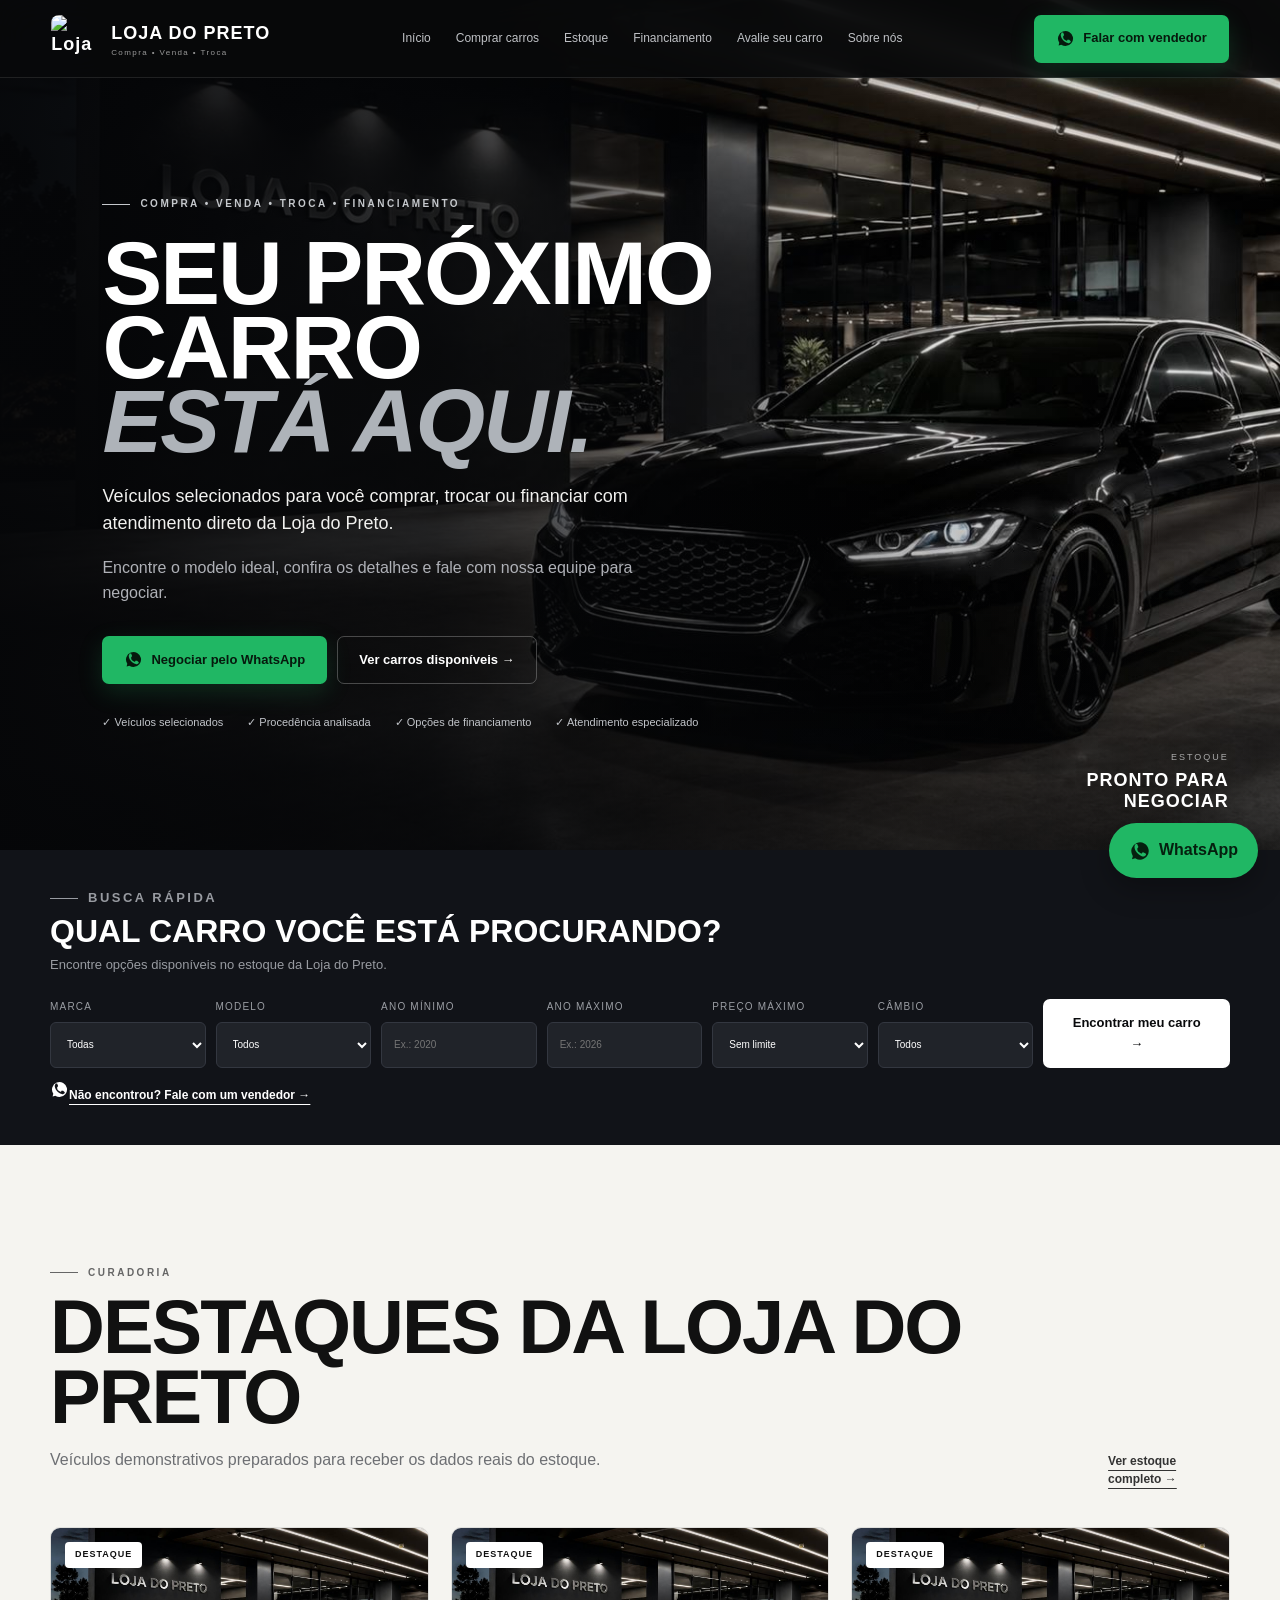
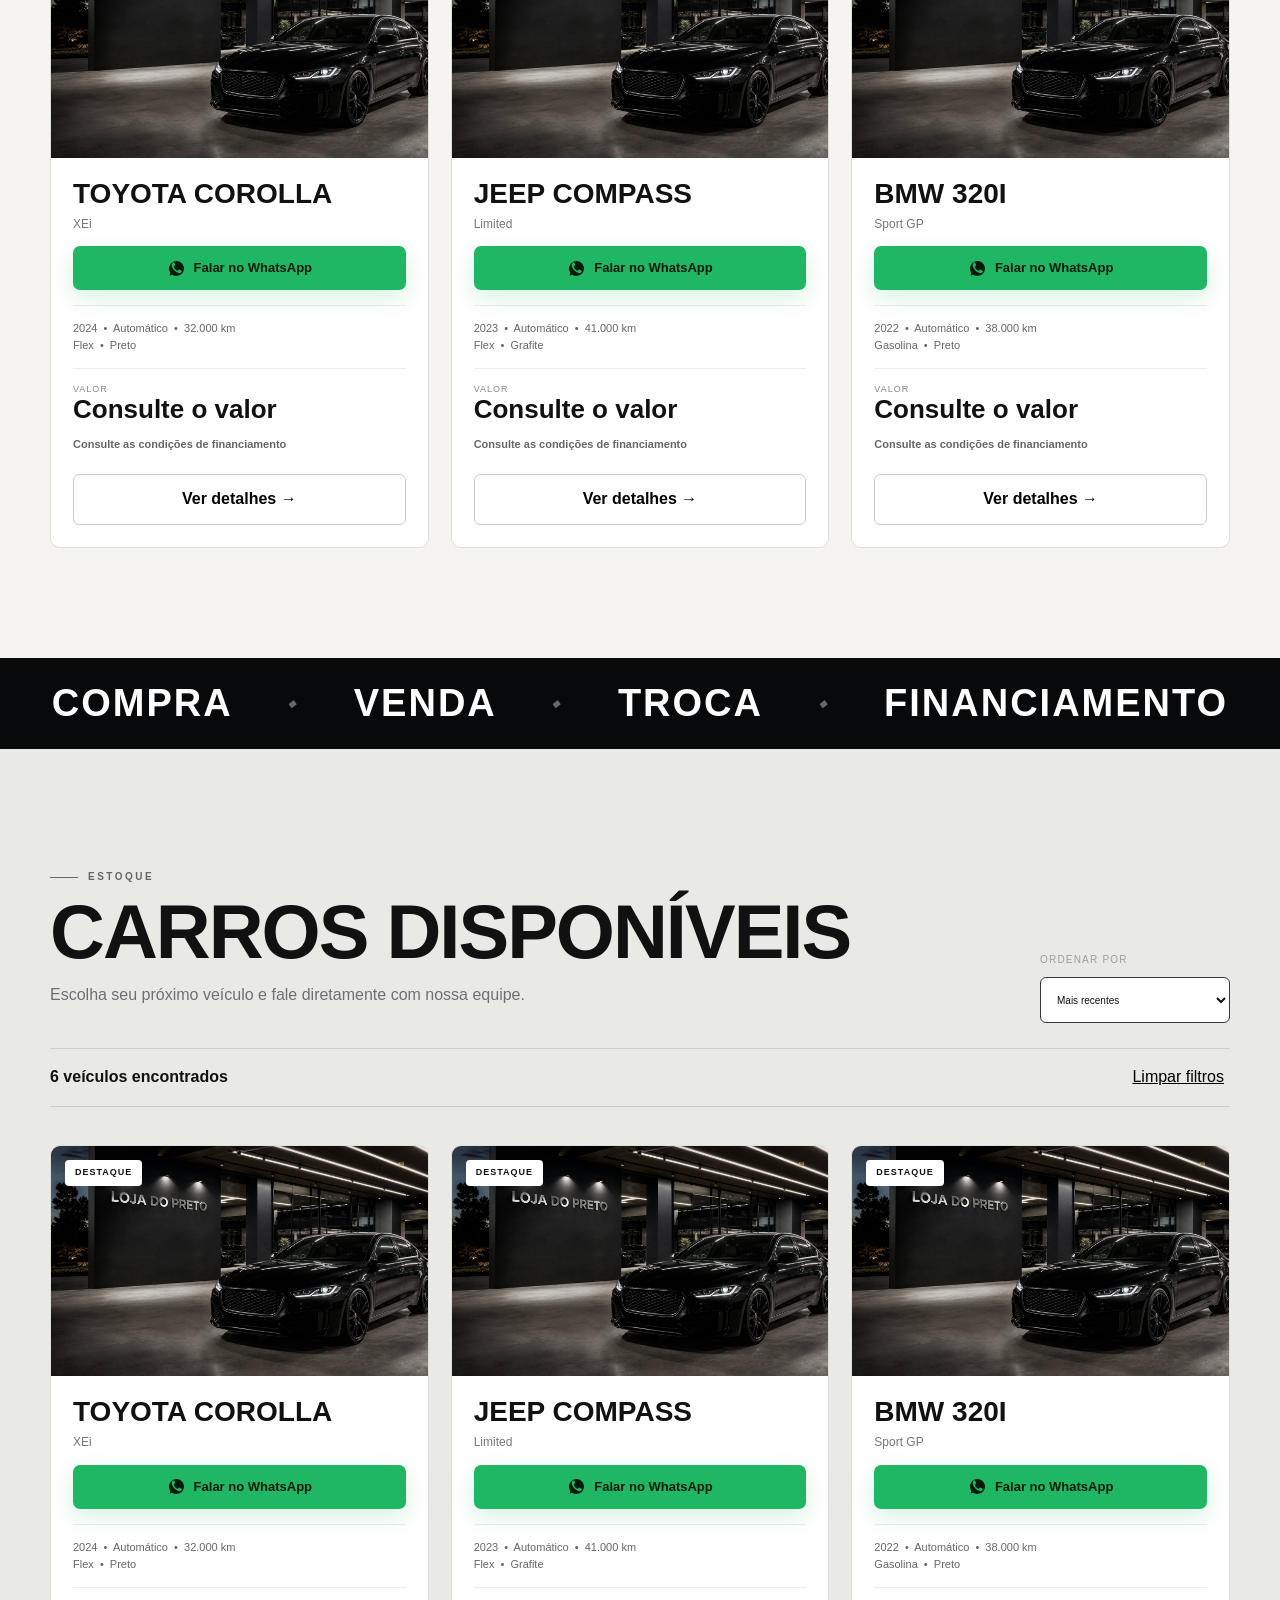
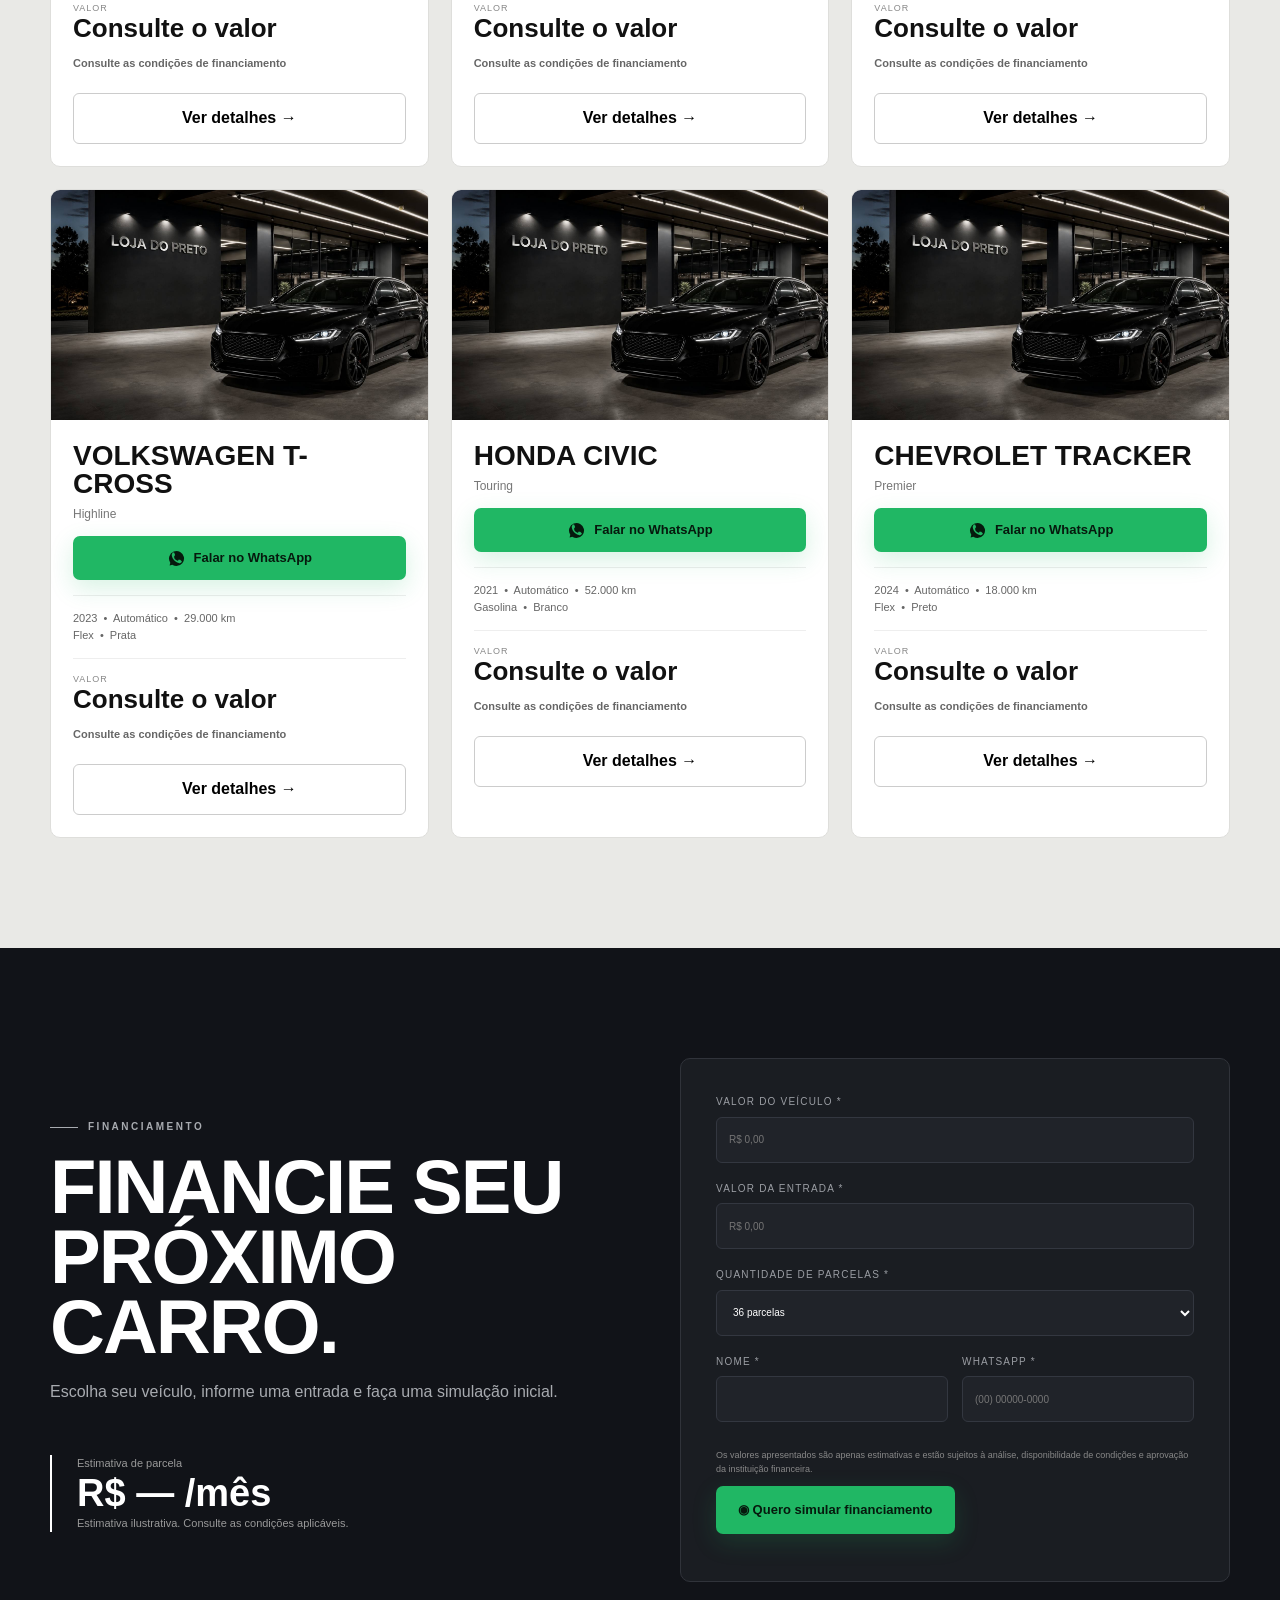
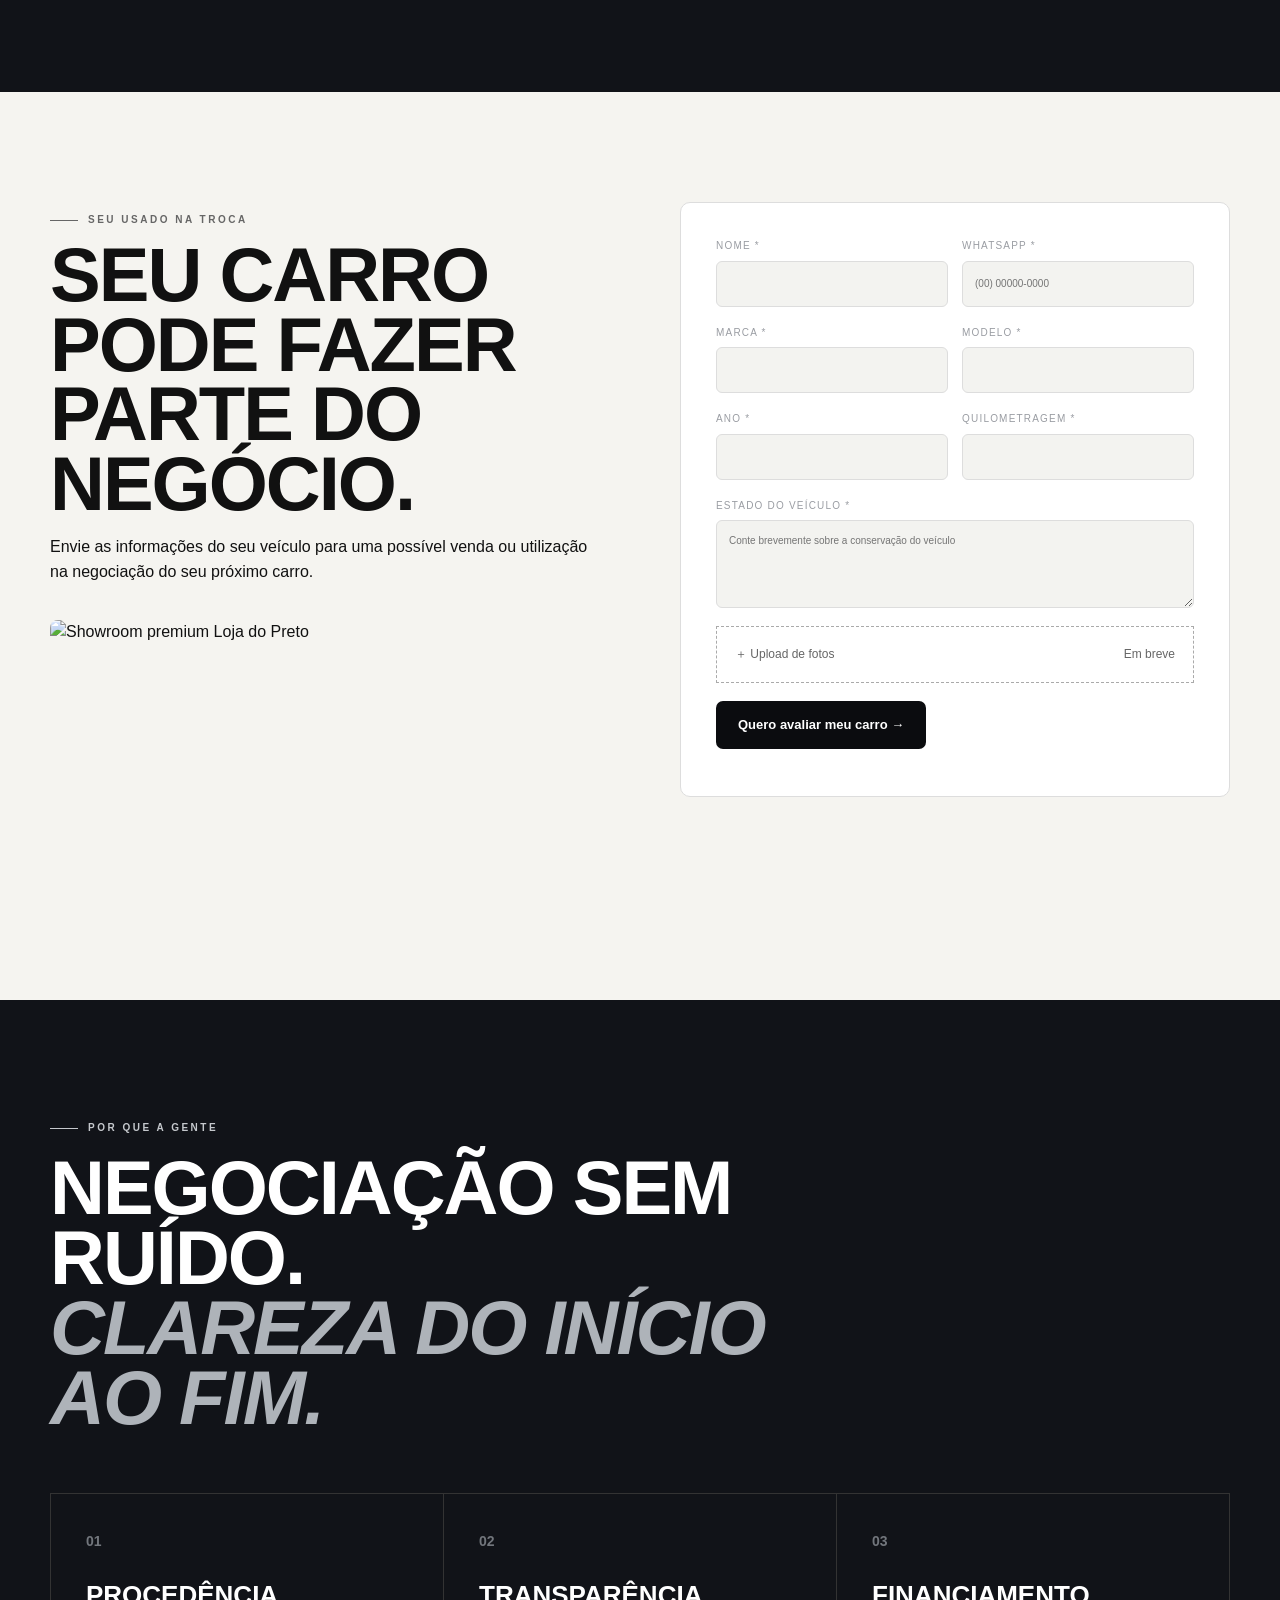
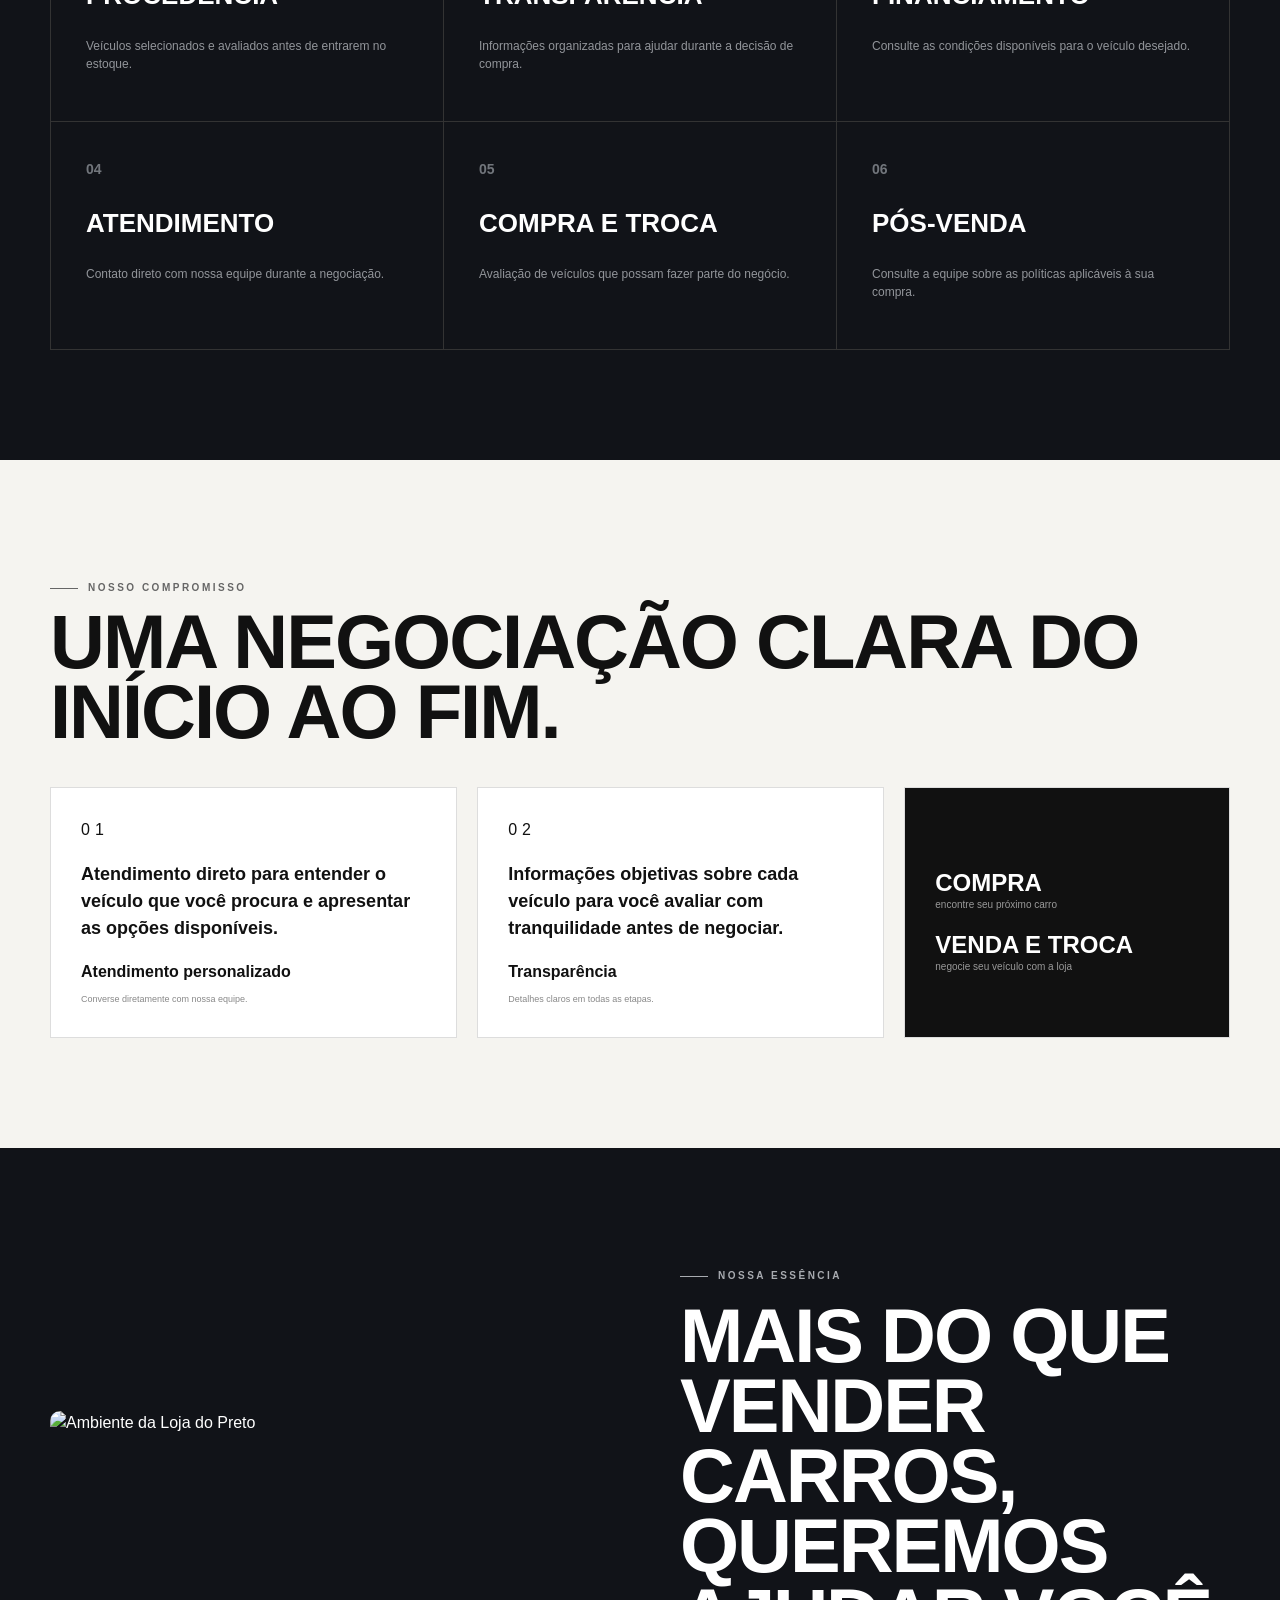
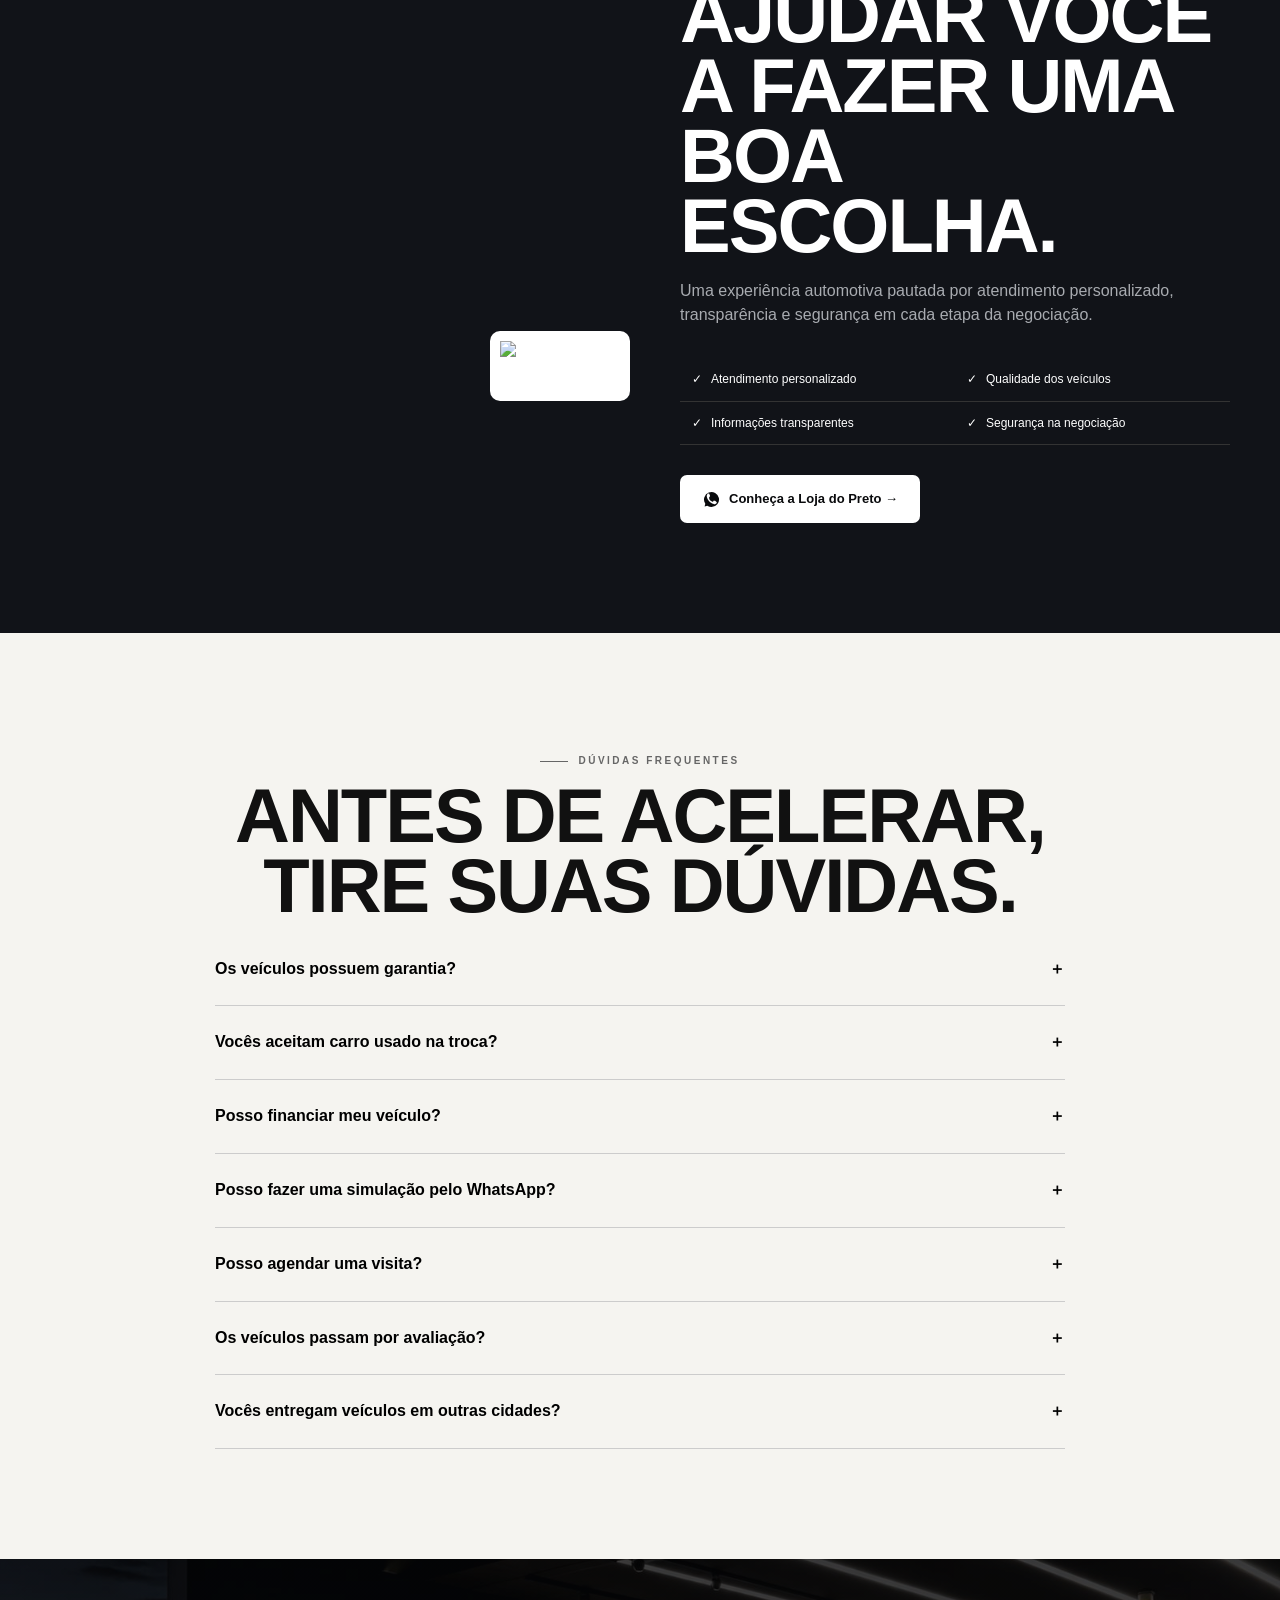
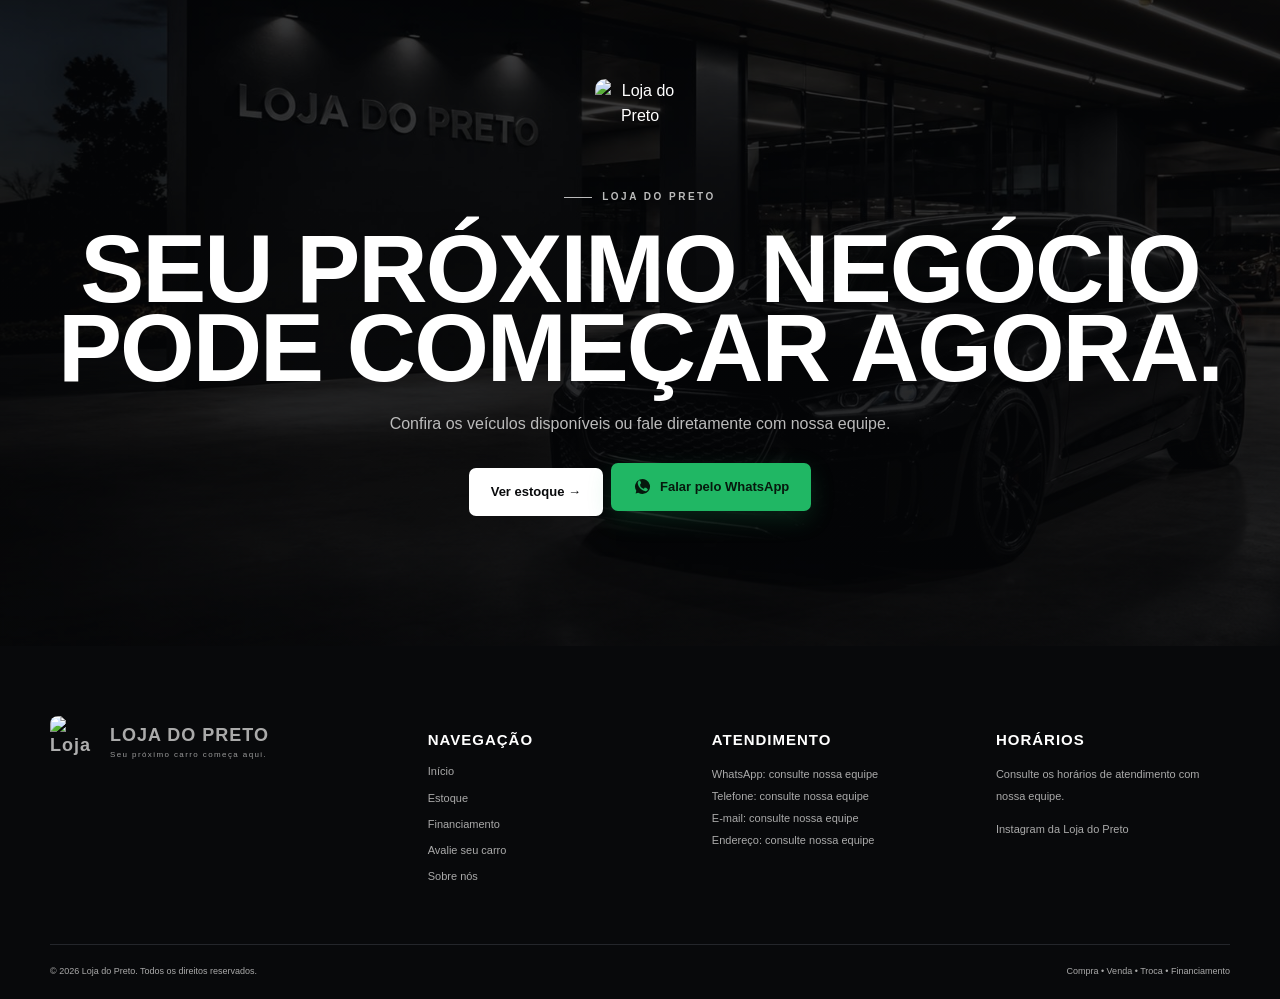
==== index.html @ a99ca90b "Adicionar aprovação de novos acessos ao painel admin" ====
<!doctype html>
<html lang="pt-BR">
<head>
  <meta charset="utf-8">
  <meta name="viewport" content="width=device-width,initial-scale=1">
  <title>Loja do Preto | Carros Novos e Seminovos</title>
  <meta name="description" content="Encontre carros novos e seminovos na Loja do Preto. Confira veículos disponíveis, opções de financiamento e fale diretamente com nossa equipe pelo WhatsApp.">
  <meta name="theme-color" content="#090a0c">
  <link rel="canonical" href="https://loja-do-preto-projeto-sato.vercel.app/">
  <meta property="og:title" content="Loja do Preto | Carros Novos e Seminovos">
  <meta property="og:description" content="Seu próximo carro começa aqui.">
  <meta property="og:type" content="website">
  <meta property="og:image" content="https://raw.githubusercontent.com/Sato190/loja-do-preto/main/assets/hero-showroom.jpg">
  <link rel="icon" href="https://raw.githubusercontent.com/Sato190/loja-do-preto/main/assets/logo-optimized.jpg">
  <link rel="stylesheet" href="styles.css">
  <link rel="stylesheet" href="local.css">
</head>
<body>
  <a class="skip" href="#main">Pular para o conteúdo</a>
  <header class="header" id="inicio">
    <a class="brand" href="#inicio" aria-label="Loja do Preto — início"><img src="https://raw.githubusercontent.com/Sato190/loja-do-preto/main/assets/logo-optimized.jpg" alt="Loja do Preto"><span>LOJA DO PRETO<small>Compra • Venda • Troca</small></span></a>
    <nav id="nav" aria-label="Navegação principal"><a href="#inicio">Início</a><a href="#estoque">Comprar carros</a><a href="#estoque">Estoque</a><a href="#financiamento">Financiamento</a><a href="#avaliacao">Avalie seu carro</a><a href="#sobre">Sobre nós</a></nav>
    <a class="btn btn-wa header-wa" data-wa data-message="Olá! Gostaria de falar com um vendedor da Loja do Preto.">◉ Falar com vendedor</a>
    <button class="menu" aria-label="Abrir menu" aria-expanded="false" aria-controls="nav"><span></span><span></span><span></span></button>
  </header>

  <main id="main">
    <section class="hero">
      <div class="hero-bg"></div><div class="hero-shade"></div>
      <div class="hero-content reveal"><p class="eyebrow">Compra • venda • troca • financiamento</p><h1>Seu próximo carro<br><em>está aqui.</em></h1><p class="lead">Veículos selecionados para você comprar, trocar ou financiar com atendimento direto da Loja do Preto.</p><p>Encontre o modelo ideal, confira os detalhes e fale com nossa equipe para negociar.</p><div class="hero-actions"><a class="btn btn-wa" data-wa data-message="Olá! Vi o site da Loja do Preto e gostaria de saber mais sobre o estoque disponível.">◉ Negociar pelo WhatsApp</a><a class="btn btn-ghost" href="#estoque">Ver carros disponíveis →</a></div><ul class="trust"><li>✓ Veículos selecionados</li><li>✓ Procedência analisada</li><li>✓ Opções de financiamento</li><li>✓ Atendimento especializado</li></ul></div>
      <div class="hero-index"><span>ESTOQUE</span><strong>PRONTO PARA<br>NEGOCIAR</strong></div>
    </section>

    <section class="quick section-dark" aria-labelledby="quick-title"><div class="container"><div class="quick-head"><div><p class="eyebrow">Busca rápida</p><h2 id="quick-title">Qual carro você está procurando?</h2><p>Encontre opções disponíveis no estoque da Loja do Preto.</p></div><button class="filter-toggle btn btn-ghost" aria-expanded="false">Abrir filtros</button></div><form class="filter-grid" id="quick-form"><label>Marca<select name="brand"><option value="">Todas</option></select></label><label>Modelo<select name="model"><option value="">Todos</option></select></label><label>Ano mínimo<input name="minYear" type="number" placeholder="Ex.: 2020"></label><label>Ano máximo<input name="maxYear" type="number" placeholder="Ex.: 2026"></label><label>Preço máximo<select name="maxPrice"><option value="">Sem limite</option><option value="100000">Até R$ 100 mil</option><option value="150000">Até R$ 150 mil</option><option value="200000">Até R$ 200 mil</option></select></label><label>Câmbio<select name="transmission"><option value="">Todos</option><option>Automático</option><option>Manual</option></select></label><button class="btn btn-light" type="submit">Encontrar meu carro →</button></form><a class="text-link" data-wa data-message="Olá! Não encontrei o carro que procuro. Pode me ajudar?">Não encontrou? Fale com um vendedor →</a></div></section>

    <section class="section" id="destaques"><div class="container"><div class="section-title"><div><p class="eyebrow dark">Curadoria</p><h2>Destaques da Loja do Preto</h2><p>Veículos demonstrativos preparados para receber os dados reais do estoque.</p></div><a href="#estoque" class="text-link dark">Ver estoque completo →</a></div><div class="vehicle-grid" id="featured-grid"></div></div></section>

    <section class="ticker" aria-label="Serviços"><span>COMPRA</span><i>◆</i><span>VENDA</span><i>◆</i><span>TROCA</span><i>◆</i><span>FINANCIAMENTO</span></section>

    <section class="section inventory" id="estoque"><div class="container"><div class="section-title"><div><p class="eyebrow dark">Estoque</p><h2>Carros disponíveis</h2><p>Escolha seu próximo veículo e fale diretamente com nossa equipe.</p></div><div class="sort"><label>Ordenar por<select id="sort"><option value="recent">Mais recentes</option><option value="low">Menor preço</option><option value="high">Maior preço</option><option value="mileage">Menor quilometragem</option></select></label></div></div><div class="inventory-bar"><strong id="result-count">0 veículos encontrados</strong><button id="clear-filters">Limpar filtros</button></div><div class="vehicle-grid" id="inventory-grid"></div><div class="empty" id="empty"><h3>Nenhum veículo encontrado</h3><p>Não encontramos um veículo com esses critérios. Fale com nossa equipe e diga o que procura.</p><a class="btn btn-wa" data-wa data-message="Olá! Não encontrei um veículo com os critérios que procuro. Podem me ajudar?">◉ Pedir ajuda pelo WhatsApp</a></div></div></section>

    <section class="section finance" id="financiamento"><div class="container split"><div><p class="eyebrow">Financiamento</p><h2>Financie seu<br>próximo carro.</h2><p>Escolha seu veículo, informe uma entrada e faça uma simulação inicial.</p><div class="estimate"><span>Estimativa de parcela</span><strong id="estimate">R$ — /mês</strong><small>Estimativa ilustrativa. Consulte as condições aplicáveis.</small></div></div><form class="form-card" id="finance-form"><label>Valor do veículo *<input required name="value" inputmode="numeric" placeholder="R$ 0,00"></label><label>Valor da entrada *<input required name="down" inputmode="numeric" placeholder="R$ 0,00"></label><label>Quantidade de parcelas *<select required name="months"><option value="36">36 parcelas</option><option value="48">48 parcelas</option><option value="60">60 parcelas</option></select></label><div class="form-row"><label>Nome *<input required name="name" autocomplete="name"></label><label>WhatsApp *<input required name="phone" inputmode="tel" placeholder="(00) 00000-0000"></label></div><p class="legal">Os valores apresentados são apenas estimativas e estão sujeitos à análise, disponibilidade de condições e aprovação da instituição financeira.</p><button class="btn btn-wa" type="submit">◉ Quero simular financiamento</button><p class="form-status" role="status"></p></form></div></section>

    <section class="section" id="avaliacao"><div class="container split trade"><div><p class="eyebrow dark">Seu usado na troca</p><h2>Seu carro pode fazer<br>parte do negócio.</h2><p>Envie as informações do seu veículo para uma possível venda ou utilização na negociação do seu próximo carro.</p><div class="trade-photo"><img src="https://raw.githubusercontent.com/Sato190/loja-do-preto/main/assets/hero-showroom.jpg" alt="Showroom premium Loja do Preto" loading="lazy"></div></div><form class="form-card light" id="trade-form"><div class="form-row"><label>Nome *<input required name="name"></label><label>WhatsApp *<input required name="phone" inputmode="tel" placeholder="(00) 00000-0000"></label></div><div class="form-row"><label>Marca *<input required name="brand"></label><label>Modelo *<input required name="model"></label></div><div class="form-row"><label>Ano *<input required name="year" type="number"></label><label>Quilometragem *<input required name="mileage" inputmode="numeric"></label></div><label>Estado do veículo *<textarea required name="state" rows="4" placeholder="Conte brevemente sobre a conservação do veículo"></textarea></label><div class="future-upload">＋ Upload de fotos <span>Em breve</span></div><button class="btn btn-dark" type="submit">Quero avaliar meu carro →</button><p class="form-status" role="status"></p></form></div></section>

    <section class="section why"><div class="container"><p class="eyebrow">Por que a gente</p><h2>Negociação sem ruído.<br><em>Clareza do início ao fim.</em></h2><div class="benefit-grid"><article><b>01</b><h3>Procedência</h3><p>Veículos selecionados e avaliados antes de entrarem no estoque.</p></article><article><b>02</b><h3>Transparência</h3><p>Informações organizadas para ajudar durante a decisão de compra.</p></article><article><b>03</b><h3>Financiamento</h3><p>Consulte as condições disponíveis para o veículo desejado.</p></article><article><b>04</b><h3>Atendimento</h3><p>Contato direto com nossa equipe durante a negociação.</p></article><article><b>05</b><h3>Compra e troca</h3><p>Avaliação de veículos que possam fazer parte do negócio.</p></article><article><b>06</b><h3>Pós-venda</h3><p>Consulte a equipe sobre as políticas aplicáveis à sua compra.</p></article></div></div></section>

    <section class="section proof"><div class="container"><p class="eyebrow dark">Nosso compromisso</p><h2>Uma negociação clara do início ao fim.</h2><div class="proof-grid"><article><span>01</span><p>Atendimento direto para entender o veículo que você procura e apresentar as opções disponíveis.</p><footer><b>Atendimento personalizado</b><small>Converse diretamente com nossa equipe.</small></footer></article><article><span>02</span><p>Informações objetivas sobre cada veículo para você avaliar com tranquilidade antes de negociar.</p><footer><b>Transparência</b><small>Detalhes claros em todas as etapas.</small></footer></article><div class="stats"><strong>COMPRA</strong><span>encontre seu próximo carro</span><strong>VENDA E TROCA</strong><span>negocie seu veículo com a loja</span></div></div></div></section>

    <section class="section about" id="sobre"><div class="container split"><div class="about-image"><img src="https://raw.githubusercontent.com/Sato190/loja-do-preto/main/assets/hero-showroom.jpg" alt="Ambiente da Loja do Preto" loading="lazy"><div class="about-badge"><img src="https://raw.githubusercontent.com/Sato190/loja-do-preto/main/assets/logo-optimized.jpg" alt="Logo Loja do Preto"></div></div><div><p class="eyebrow">Nossa essência</p><h2>Mais do que vender carros, queremos ajudar você a fazer uma boa escolha.</h2><p>Uma experiência automotiva pautada por atendimento personalizado, transparência e segurança em cada etapa da negociação.</p><ul class="checks"><li>Atendimento personalizado</li><li>Qualidade dos veículos</li><li>Informações transparentes</li><li>Segurança na negociação</li></ul><a class="btn btn-light" data-wa data-message="Olá! Gostaria de conhecer melhor a Loja do Preto.">Conheça a Loja do Preto →</a></div></div></section>

    <section class="section faq"><div class="container narrow"><p class="eyebrow dark">Dúvidas frequentes</p><h2>Antes de acelerar,<br>tire suas dúvidas.</h2><div id="faq-list"></div></div></section>

    <section class="final-cta"><div class="container"><img class="final-logo" src="https://raw.githubusercontent.com/Sato190/loja-do-preto/main/assets/logo-optimized.jpg" alt="Loja do Preto"><p class="eyebrow">LOJA DO PRETO</p><h2>Seu próximo negócio<br>pode começar agora.</h2><p>Confira os veículos disponíveis ou fale diretamente com nossa equipe.</p><div><a href="#estoque" class="btn btn-light">Ver estoque →</a><a class="btn btn-wa" data-wa data-message="Olá! Quero começar uma negociação com a Loja do Preto.">◉ Falar pelo WhatsApp</a></div></div></section>
  </main>

  <footer class="footer"><div class="container footer-grid"><div><div class="brand footer-brand"><img src="https://raw.githubusercontent.com/Sato190/loja-do-preto/main/assets/logo-optimized.jpg" alt="Loja do Preto"><span id="footer-store-name">LOJA DO PRETO<small>Seu próximo carro começa aqui.</small></span></div></div><div><h3>Navegação</h3><a href="#inicio">Início</a><a href="#estoque">Estoque</a><a href="#financiamento">Financiamento</a><a href="#avaliacao">Avalie seu carro</a><a href="#sobre">Sobre nós</a></div><div><h3>Atendimento</h3><p><span id="footer-whatsapp">WhatsApp: consulte nossa equipe</span><br><span id="footer-phone">Telefone: consulte nossa equipe</span><br><span id="footer-email">E-mail: consulte nossa equipe</span><br><span id="footer-address">Endereço: consulte nossa equipe</span></p></div><div><h3>Horários</h3><p id="footer-hours">Consulte os horários de atendimento com nossa equipe.</p><p id="footer-instagram">Instagram da Loja do Preto</p></div></div><div class="container footer-bottom"><span>© 2026 Loja do Preto. Todos os direitos reservados.</span><span>Compra • Venda • Troca • Financiamento</span></div></footer>

  <a class="floating-wa" data-wa data-message="Olá! Vi os veículos da Loja do Preto no site e gostaria de saber mais sobre o estoque disponível." aria-label="Falar pelo WhatsApp">◉<span>WhatsApp</span></a>
  <dialog id="vehicle-modal"><button class="modal-close" aria-label="Fechar">×</button><div id="modal-content"></div></dialog>
  <script src="https://cdn.jsdelivr.net/npm/@supabase/supabase-js@2.112.1"></script>
  <script src="supabase-config.js"></script>
  <script src="app.js"></script>
</body>
</html>
---- styles.css ----
:root{--black:#08090b;--graphite:#111318;--panel:#171a20;--silver:#aeb3bc;--line:#292d34;--white:#f5f4f0;--muted:#a6a8ae;--green:#20b764;--font-display:'Barlow Condensed',sans-serif;--font-body:'Inter',sans-serif}*{box-sizing:border-box}html{scroll-behavior:smooth}body{margin:0;background:var(--white);color:#111;font-family:var(--font-body);line-height:1.55}img{max-width:100%;display:block}a{color:inherit;text-decoration:none;cursor:pointer}button,input,select,textarea{font:inherit}.skip{position:fixed;top:-100px;left:1rem;background:#fff;padding:1rem;z-index:999}.skip:focus{top:1rem}.header{height:78px;padding:0 max(24px,4vw);display:flex;align-items:center;gap:32px;position:fixed;inset:0 0 auto;z-index:50;background:rgba(8,9,11,.9);backdrop-filter:blur(16px);border-bottom:1px solid rgba(255,255,255,.1);color:#fff}.brand{display:flex;align-items:center;gap:12px;min-width:max-content;font-family:var(--font-display);font-weight:800;letter-spacing:1px;font-size:18px}.brand img{width:48px;height:48px;object-fit:cover;border-radius:8px;filter:contrast(1.1)}.brand small{display:block;color:#999;font:500 8px var(--font-body);letter-spacing:1.4px}.header nav{display:flex;align-items:center;gap:25px;margin:auto;font-size:12px;color:#bfc1c5}.header nav a:hover{color:#fff}.btn{min-height:48px;display:inline-flex;align-items:center;justify-content:center;gap:8px;padding:0 21px;border-radius:7px;border:1px solid transparent;font-weight:700;font-size:13px;transition:.2s;cursor:pointer}.btn:hover{transform:translateY(-2px)}.btn-wa{background:var(--green);color:#06190d;box-shadow:0 8px 24px rgba(32,183,100,.18)}.btn-wa:hover{background:#29ca70}.btn-ghost{border-color:rgba(255,255,255,.25);color:#fff}.btn-light{background:#fff;color:#090a0c}.btn-dark{background:#0b0c0f;color:#fff}.menu{display:none;background:none;border:0}.hero{height:min(850px,100vh);min-height:680px;position:relative;color:#fff;display:flex;align-items:center;overflow:hidden;padding-top:78px}.hero-bg{position:absolute;inset:0;background:url('assets/hero-showroom.png') center/cover no-repeat;transform:scale(1.01)}.hero-shade{position:absolute;inset:0;background:linear-gradient(90deg,rgba(5,6,8,.96) 0%,rgba(5,6,8,.83) 34%,rgba(5,6,8,.12) 72%),linear-gradient(0deg,rgba(4,5,7,.65),transparent 45%)}.hero-content{position:relative;width:min(620px,90%);margin-left:max(24px,8vw)}.eyebrow{text-transform:uppercase;color:#c5c8cc;letter-spacing:2.5px;font-size:10px;font-weight:800}.eyebrow:before{content:'';display:inline-block;width:28px;height:1px;background:currentColor;vertical-align:middle;margin-right:10px}.eyebrow.dark{color:#666}.hero h1,.section h2,.final-cta h2{font:800 clamp(56px,7vw,102px)/.83 var(--font-display);letter-spacing:-2px;text-transform:uppercase;margin:24px 0}.hero h1 em,.why h2 em{font-weight:600;color:#aeb3b9}.hero .lead{font-size:18px;color:#f1f1ef;max-width:580px}.hero-content>p:not(.eyebrow):not(.lead){color:#afb1b7;max-width:560px}.hero-actions{display:flex;gap:10px;margin:30px 0}.trust{display:flex;flex-wrap:wrap;gap:9px 24px;padding:0;list-style:none;color:#c2c5ca;font-size:11px}.hero-index{position:absolute;right:max(20px,4vw);bottom:38px;text-align:right;color:#aaa;font-size:9px;letter-spacing:2px}.hero-index strong{display:block;color:#fff;font:700 18px var(--font-display);letter-spacing:1px;margin-top:5px}.container{width:min(1180px,calc(100% - 40px));margin:auto}.section{padding:110px 0}.section-dark,.finance,.why,.about{background:var(--graphite);color:#fff}.quick{padding:38px 0}.quick-head,.section-title,.inventory-bar{display:flex;justify-content:space-between;align-items:end;gap:30px}.quick h2{font:700 32px var(--font-display);text-transform:uppercase;margin:5px 0}.quick p{margin:0;color:#989ba1;font-size:13px}.filter-grid{display:grid;grid-template-columns:repeat(6,1fr) 1.2fr;gap:10px;margin:24px 0 12px}.filter-grid label,.form-card label,.sort label{font-size:10px;text-transform:uppercase;letter-spacing:1.2px;color:#9a9da3}.filter-grid input,.filter-grid select,.form-card input,.form-card select,.form-card textarea,.sort select{display:block;width:100%;margin-top:7px;background:#202329;border:1px solid #333740;border-radius:6px;color:#fff;padding:12px;min-height:46px}.text-link{font-size:12px;font-weight:700;text-decoration:underline;text-underline-offset:5px}.text-link.dark{color:#333}.filter-toggle{display:none}.section h2{font-size:clamp(48px,6vw,76px);line-height:.92;color:#111;margin:12px 0}.section-title p{color:#6d6f73}.vehicle-grid{display:grid;grid-template-columns:repeat(3,1fr);gap:22px;margin-top:38px}.vehicle-card{background:#fff;border:1px solid #dededb;border-radius:10px;overflow:hidden;transition:.25s;box-shadow:0 8px 30px transparent}.vehicle-card:hover{transform:translateY(-6px);box-shadow:0 18px 50px rgba(0,0,0,.11)}.vehicle-photo{height:230px;position:relative;overflow:hidden;background:linear-gradient(145deg,#222,#0c0e12)}.vehicle-photo img{width:100%;height:100%;object-fit:cover;transition:.35s}.vehicle-card:hover .vehicle-photo img{transform:scale(1.025)}.tag{position:absolute;top:14px;left:14px;background:#fff;padding:6px 10px;border-radius:4px;font-size:9px;font-weight:800;letter-spacing:1px}.demo-tag{position:absolute;right:14px;bottom:12px;background:rgba(0,0,0,.8);color:#ddd;padding:5px 8px;border-radius:3px;font-size:8px}.vehicle-body{padding:22px}.vehicle-body h3{font:800 28px/1 var(--font-display);text-transform:uppercase;margin:0}.vehicle-body .version{font-size:12px;color:#777;margin:7px 0 13px}.card-wa{width:100%;min-height:44px}.specs{font-size:11px;color:#666;margin:15px 0;padding:14px 0;border-bottom:1px solid #eee;border-top:1px solid #eee}.price{font:800 26px var(--font-display);margin:0}.price small{display:block;color:#888;font:500 9px var(--font-body);text-transform:uppercase;letter-spacing:1px}.installment{font-size:11px;color:#666}.details-btn{width:100%;background:none;border:1px solid #ccc;padding:12px;border-radius:6px;font-weight:700;margin-top:10px;cursor:pointer}.ticker{background:#08090b;color:#fff;display:flex;justify-content:space-around;align-items:center;padding:24px;font:700 clamp(20px,3vw,38px) var(--font-display);letter-spacing:2px}.ticker i{color:#64676c;font-size:10px}.inventory{background:#e9e9e6}.sort select{background:#fff;color:#111;min-width:190px}.inventory-bar{align-items:center;margin-top:25px;padding:15px 0;border-top:1px solid #ccc;border-bottom:1px solid #ccc}.inventory-bar button{border:0;background:none;text-decoration:underline;cursor:pointer}.empty{display:none;text-align:center;background:#fff;padding:60px;margin-top:30px;border-radius:10px}.split{display:grid;grid-template-columns:1fr 1fr;gap:80px;align-items:center}.finance .section h2,.finance h2,.why h2,.about h2{color:#fff}.finance h2,.why h2,.about h2{font:800 clamp(50px,6vw,76px)/.92 var(--font-display);text-transform:uppercase;margin:18px 0}.finance p,.about p{color:#a8abb0}.estimate{margin-top:50px;border-left:2px solid #fff;padding-left:25px}.estimate span,.estimate small{display:block;color:#999;font-size:11px}.estimate strong{font:700 38px var(--font-display);display:block}.form-card{background:#1a1d22;padding:35px;border:1px solid #30333a;border-radius:10px}.form-card label{display:block;margin-bottom:18px}.form-row{display:grid;grid-template-columns:1fr 1fr;gap:14px}.legal{font-size:9px!important;color:#888!important}.form-status{font-size:12px!important;color:#55d28c!important}.trade{align-items:start}.form-card.light{background:#fff;border-color:#ddd}.form-card.light input,.form-card.light textarea{background:#f3f3f0;color:#111;border-color:#ddd}.future-upload{border:1px dashed #aaa;padding:18px;margin-bottom:18px;color:#666;font-size:12px}.future-upload span{float:right}.trade-photo{height:270px;overflow:hidden;margin-top:35px;border-radius:8px}.trade-photo img{height:100%;width:100%;object-fit:cover}.why h2{max-width:720px}.benefit-grid{display:grid;grid-template-columns:repeat(3,1fr);margin-top:60px;border-top:1px solid #333;border-left:1px solid #333}.benefit-grid article{padding:35px;border-right:1px solid #333;border-bottom:1px solid #333;min-height:200px}.benefit-grid b{color:#72767c;font:700 14px var(--font-display)}.benefit-grid h3{font:700 26px var(--font-display);text-transform:uppercase}.benefit-grid p{font-size:12px;color:#92959a}.proof-grid{display:grid;grid-template-columns:1fr 1fr .8fr;gap:20px;margin-top:40px}.proof article,.stats{background:#fff;border:1px solid #ddd;padding:30px}.proof article>span{letter-spacing:5px}.proof article>p{font:600 18px/1.5 var(--font-body)}.proof footer small{display:block;color:#888;font-size:9px;margin-top:8px}.stats{background:#111;color:#fff;display:grid;align-content:center}.stats strong{font:700 24px var(--font-display);margin-top:18px}.stats span{font-size:10px;color:#999}.about-image{position:relative}.about-image>img{height:560px;width:100%;object-fit:cover;border-radius:10px}.about-badge{position:absolute;right:-30px;bottom:-30px;background:#fff;padding:10px;border-radius:10px}.about-badge img{width:120px}.checks{display:grid;grid-template-columns:1fr 1fr;padding:0;list-style:none;margin:30px 0}.checks li{padding:12px;border-bottom:1px solid #333;font-size:12px}.checks li:before{content:'✓';margin-right:9px;color:#fff}.narrow{max-width:850px}.faq h2{text-align:center}.faq .eyebrow{text-align:center}.faq-item{border-bottom:1px solid #ccc}.faq-item button{width:100%;padding:24px 0;background:none;border:0;display:flex;justify-content:space-between;text-align:left;font-weight:700;cursor:pointer}.faq-answer{display:none;color:#666;padding:0 0 22px;font-size:13px}.faq-item.open .faq-answer{display:block}.final-cta{position:relative;text-align:center;color:#fff;padding:120px 0;background:linear-gradient(rgba(4,5,7,.77),rgba(4,5,7,.9)),url('assets/hero-showroom.png') center/cover}.final-cta h2{font-size:clamp(55px,8vw,96px)}.final-cta p{color:#bbb}.final-cta .btn{margin:10px 4px}.final-logo{width:90px;height:90px;object-fit:cover;border-radius:10px;margin:0 auto 20px}.footer{background:#08090b;color:#aaa;padding:70px 0 20px}.footer-grid{display:grid;grid-template-columns:1.4fr repeat(3,1fr);gap:50px}.footer h3{color:#fff;font:700 15px var(--font-display);text-transform:uppercase;letter-spacing:1px}.footer a{display:block;font-size:11px;margin:9px 0}.footer p{font-size:11px;line-height:2}.footer-bottom{border-top:1px solid #24262b;padding-top:20px;margin-top:50px;display:flex;justify-content:space-between;font-size:9px}.floating-wa{position:fixed;right:22px;bottom:22px;z-index:40;background:var(--green);color:#05200f;padding:15px 20px;border-radius:50px;font-weight:800;box-shadow:0 10px 30px rgba(0,0,0,.3)}dialog{width:min(1050px,94vw);max-height:90vh;border:0;border-radius:12px;padding:0;background:#f5f4f0}dialog::backdrop{background:rgba(0,0,0,.8);backdrop-filter:blur(6px)}.modal-close{position:absolute;right:15px;top:15px;z-index:2;width:42px;height:42px;border:0;border-radius:50%;font-size:24px;cursor:pointer}.modal-layout{display:grid;grid-template-columns:1.25fr 1fr}.modal-photo{height:100%;min-height:620px;object-fit:cover}.modal-info{padding:55px 40px}.modal-info h2{font:800 50px/1 var(--font-display);text-transform:uppercase;margin:12px 0}.modal-info .price{font-size:40px;margin:28px 0}.modal-specs{display:grid;grid-template-columns:1fr 1fr;gap:12px;margin:25px 0}.modal-specs div{background:#e9e9e6;padding:13px;font-size:11px}.modal-actions{display:grid;gap:8px}.reveal{animation:fade .7s ease both}@keyframes fade{from{opacity:0;transform:translateY(16px)}}:focus-visible{outline:3px solid #73e7a7;outline-offset:3px}
@media(max-width:1050px){.header nav{display:none;position:absolute;top:78px;left:0;right:0;background:#0b0c0f;padding:24px;flex-direction:column;align-items:flex-start}.header nav.open{display:flex}.header-wa{margin-left:auto}.menu{display:block}.menu span{display:block;width:24px;height:2px;background:#fff;margin:5px}.filter-grid{grid-template-columns:repeat(3,1fr)}.vehicle-grid{grid-template-columns:repeat(2,1fr)}}
@media(max-width:720px){.header{height:66px;padding:0 16px}.brand span{font-size:14px}.brand img{width:40px;height:40px}.header-wa{display:none}.hero{min-height:720px;height:100svh;padding-top:66px;align-items:flex-end}.hero-bg{background-position:66% center}.hero-shade{background:linear-gradient(0deg,#050608 5%,rgba(5,6,8,.95) 42%,rgba(5,6,8,.12) 85%)}.hero-content{margin:0 20px 75px;width:auto}.hero h1{font-size:56px}.hero .lead{font-size:14px}.hero-content>p:not(.eyebrow):not(.lead){display:none}.hero-actions{flex-direction:column}.trust{display:grid;grid-template-columns:1fr 1fr;font-size:9px}.hero-index{display:none}.section{padding:75px 0}.container{width:min(100% - 30px,1180px)}.quick-head{align-items:center}.quick-head h2{font-size:26px}.filter-toggle{display:flex;padding:0 12px;min-height:40px}.filter-grid{display:none;grid-template-columns:1fr 1fr}.filter-grid.open{display:grid}.filter-grid .btn{grid-column:1/-1}.section-title{align-items:start;flex-direction:column}.section h2{font-size:48px}.vehicle-grid{grid-template-columns:1fr}.vehicle-photo{height:245px}.ticker span:nth-of-type(even),.ticker i:nth-of-type(even){display:none}.split{grid-template-columns:1fr;gap:45px}.form-card{padding:22px}.benefit-grid{grid-template-columns:1fr 1fr}.benefit-grid article{padding:22px;min-height:180px}.proof-grid{grid-template-columns:1fr}.about-image>img{height:380px}.about-badge{right:10px;bottom:-20px}.footer-grid{grid-template-columns:1fr 1fr}.footer-grid>div:first-child{grid-column:1/-1}.footer-bottom{display:grid;gap:9px}.floating-wa{right:12px;bottom:12px;padding:13px 16px}.modal-layout{grid-template-columns:1fr}.modal-photo{min-height:260px;height:260px;width:100%}.modal-info{padding:30px 22px}.modal-info h2{font-size:38px}}
@media(max-width:430px){.filter-grid,.form-row,.benefit-grid,.checks{grid-template-columns:1fr}.vehicle-photo{height:220px}.footer-grid{grid-template-columns:1fr}.floating-wa span{display:none}.floating-wa{width:52px;height:52px;padding:0;display:grid;place-items:center}.proof article{padding:22px}}
---- local.css ----
:root{--font-display:'Arial Narrow','Roboto Condensed',Arial,sans-serif;--font-body:Inter,'Segoe UI',Arial,sans-serif}.wa-icon{display:inline-block;flex:0 0 auto;width:19px;height:19px;background:currentColor;mask:url("data:image/svg+xml,%3Csvg xmlns='http://www.w3.org/2000/svg' viewBox='0 0 24 24'%3E%3Cpath d='M17.47 14.38c-.3-.15-1.76-.87-2.03-.97-.27-.1-.47-.15-.67.15-.2.3-.77.97-.94 1.16-.17.2-.35.22-.64.08-2.54-1.27-4.2-2.26-4.2-5.13 0-.6.45-.89.67-1.13.22-.25.3-.42.45-.72.15-.3.07-.56-.04-.78-.1-.22-.67-1.61-.92-2.21-.24-.58-.49-.5-.67-.51h-.57c-.2 0-.52.07-.79.37-2.73 2.99.29 7.4.66 7.9.37.5 2.1 3.2 5.08 4.49 2.99 1.28 2.99.85 3.53.8.54-.05 1.76-.72 2.01-1.41.25-.69.25-1.29.17-1.41-.07-.12-.27-.2-.57-.35M12 21.5a9.46 9.46 0 0 1-4.82-1.32l-.35-.21-3.58.94.96-3.5-.23-.35A9.5 9.5 0 1 1 12 21.5'/%3E%3C/svg%3E") center/contain no-repeat}.floating-wa{display:flex;align-items:center;gap:8px}.floating-wa .wa-icon{width:22px;height:22px}
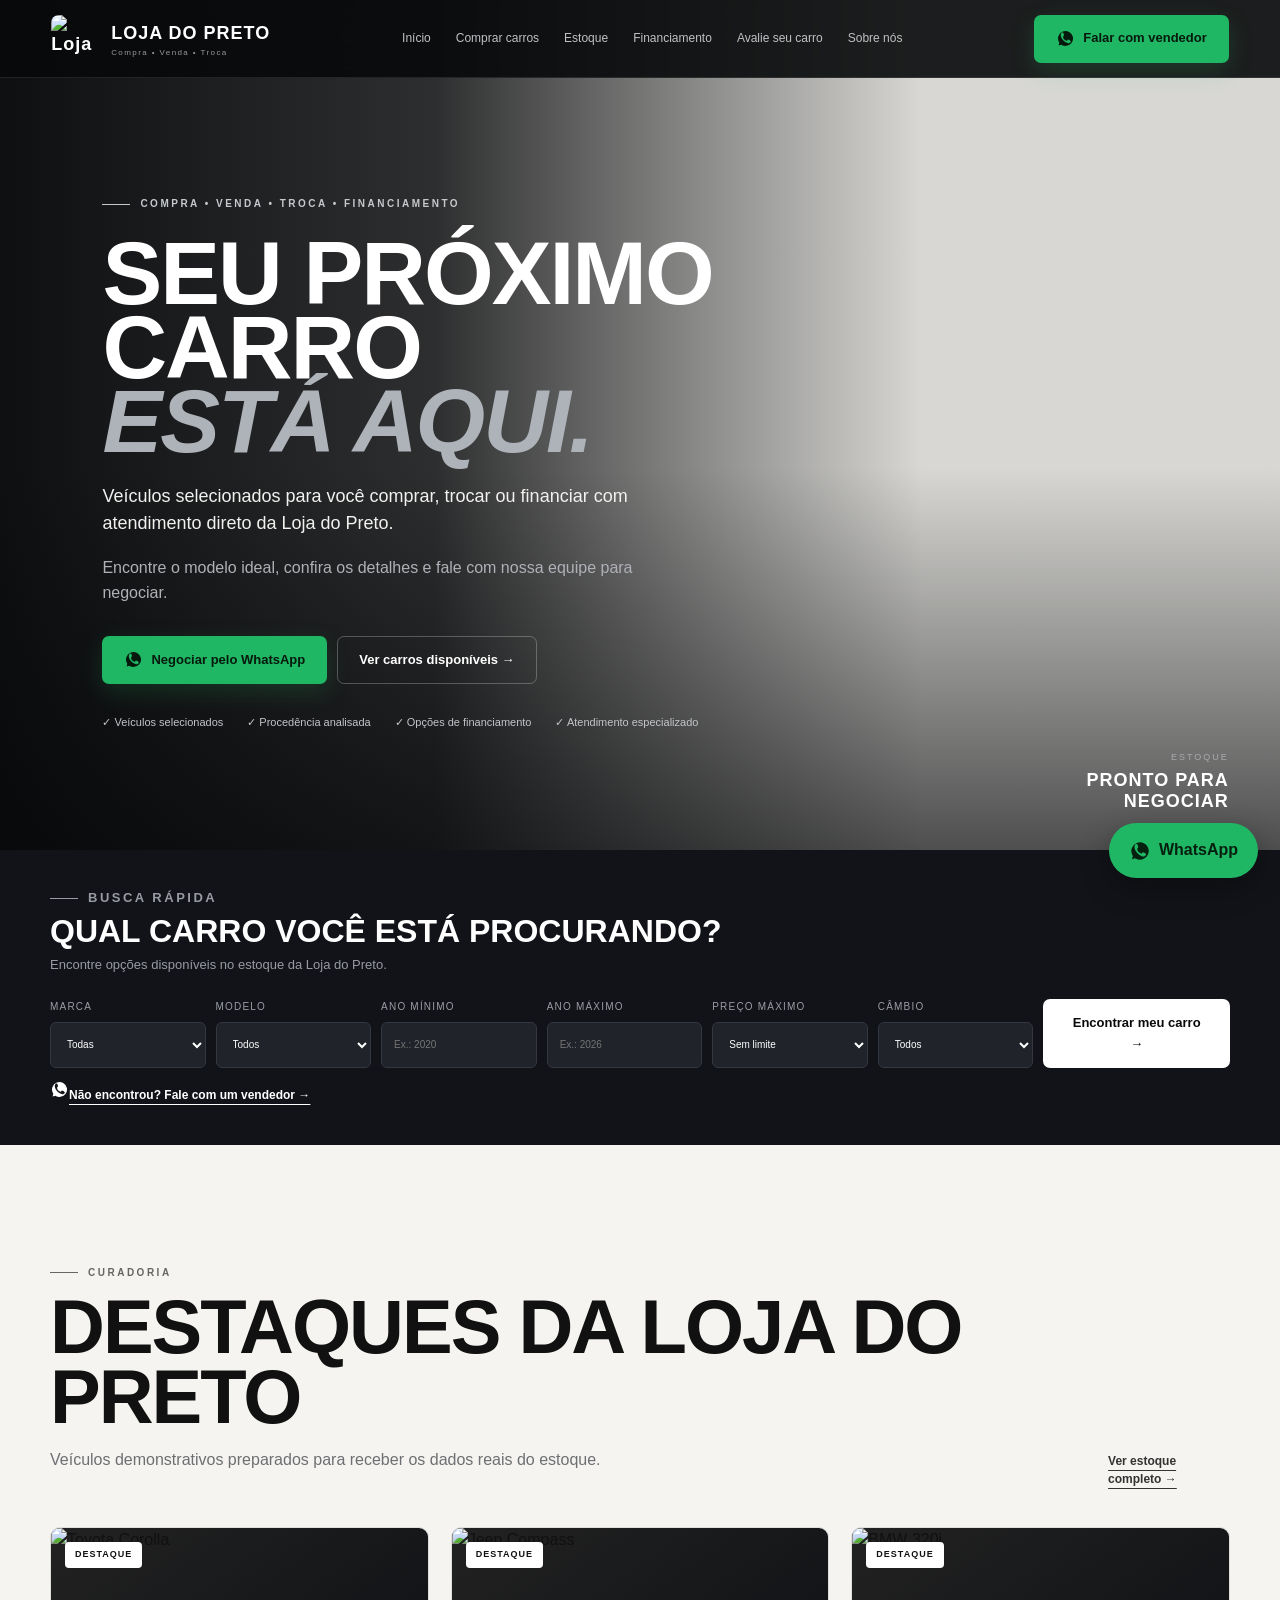
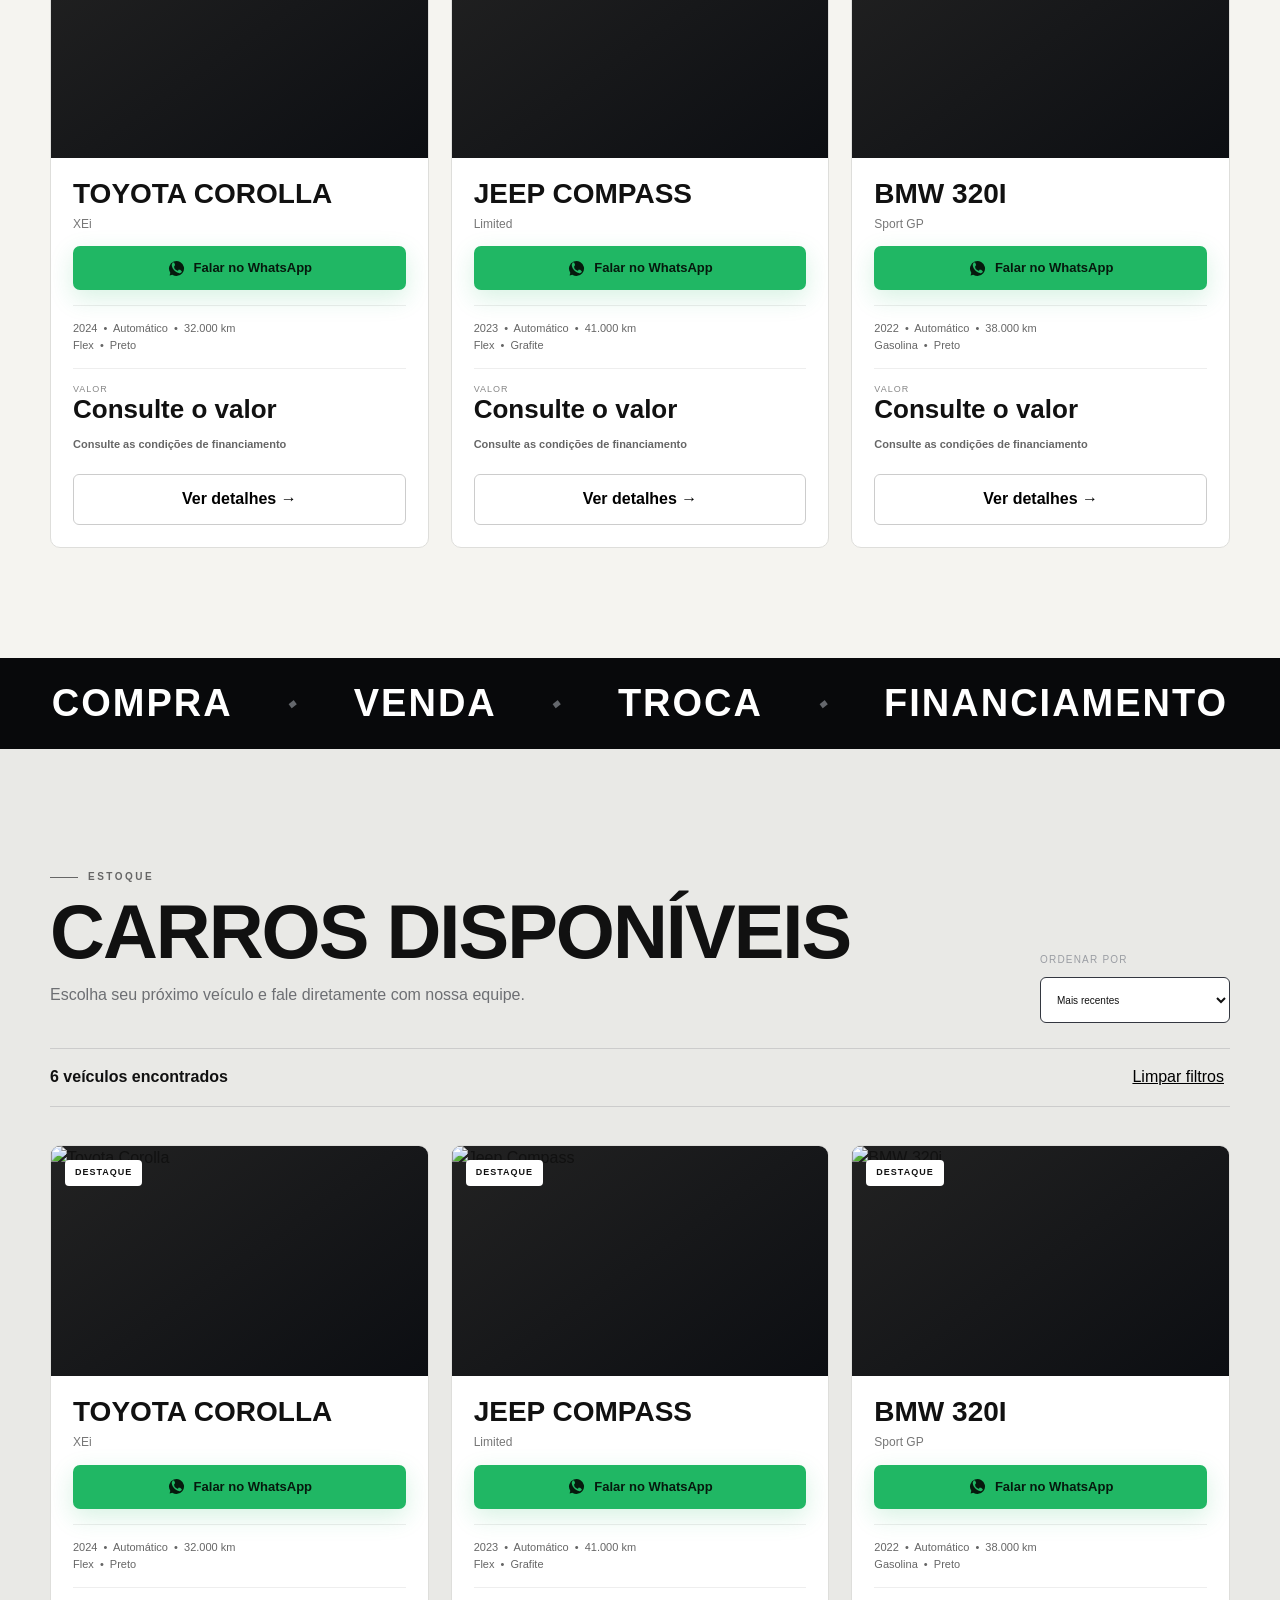
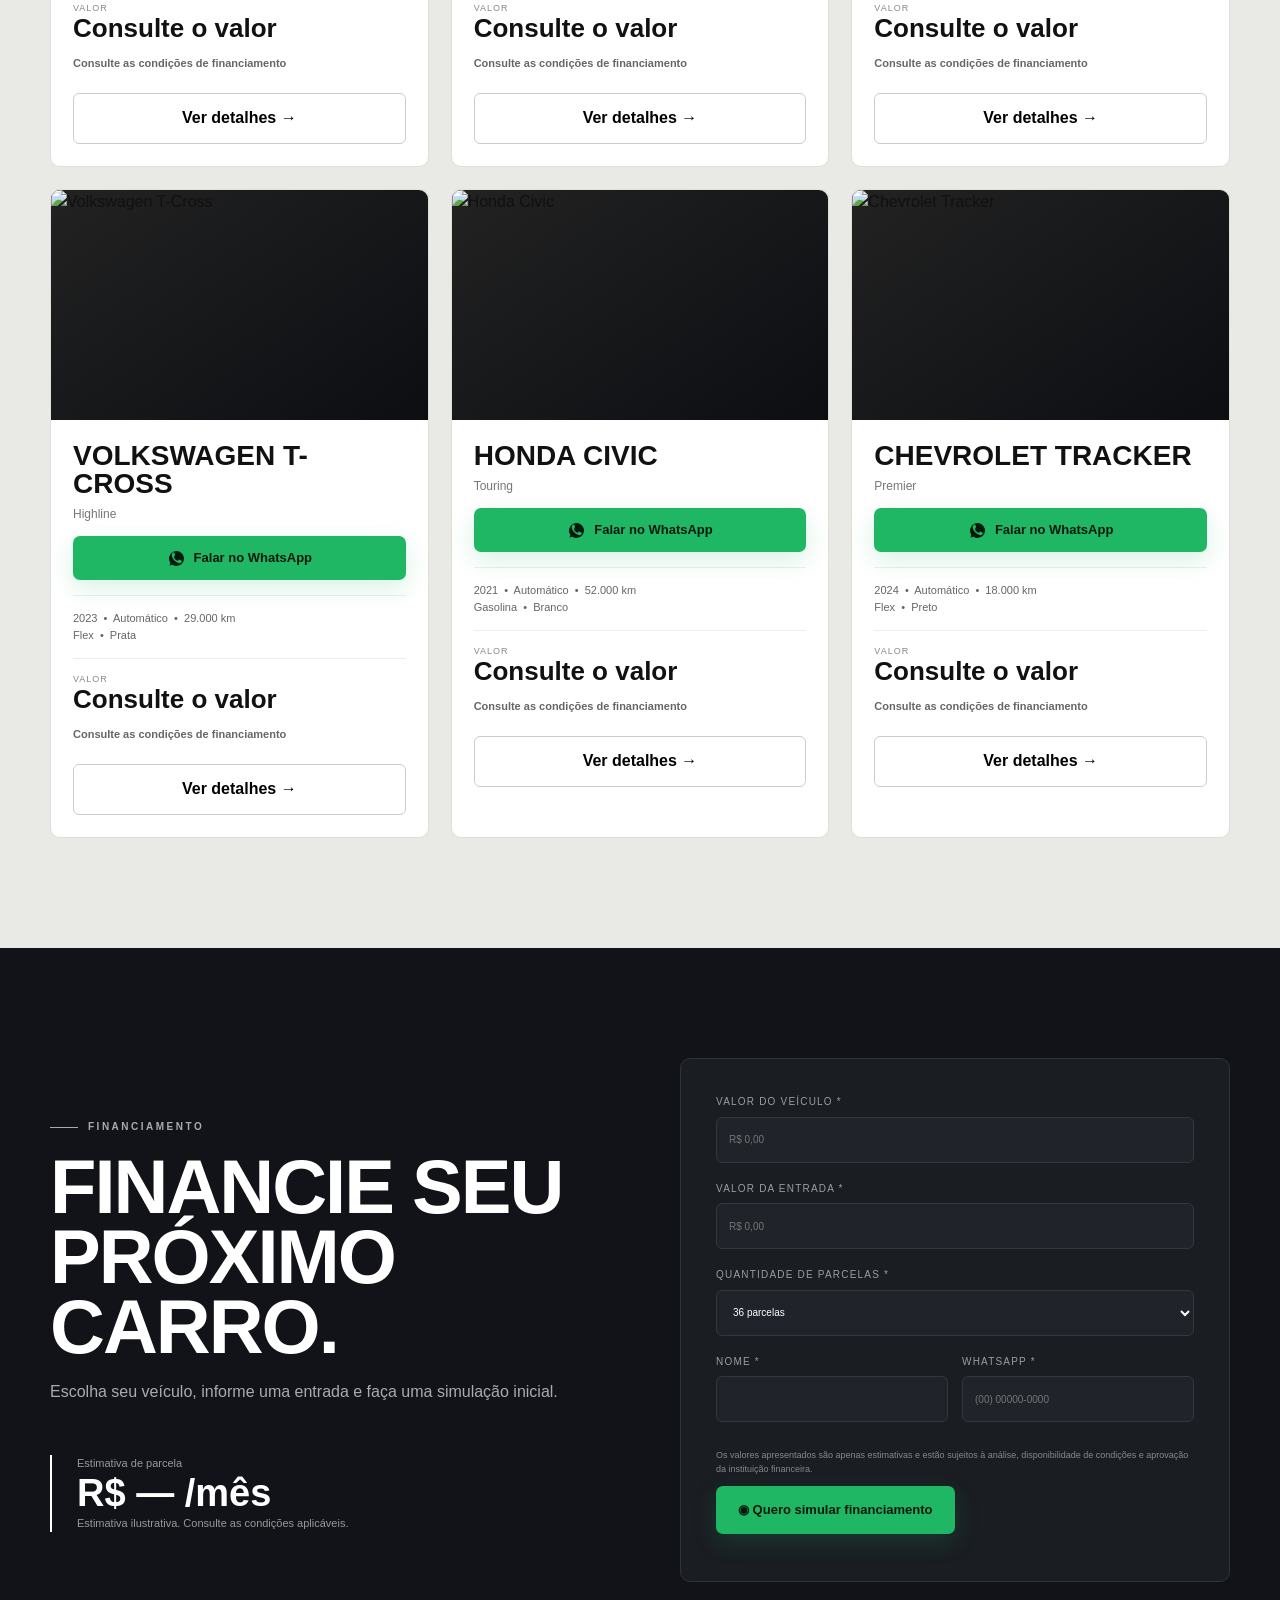
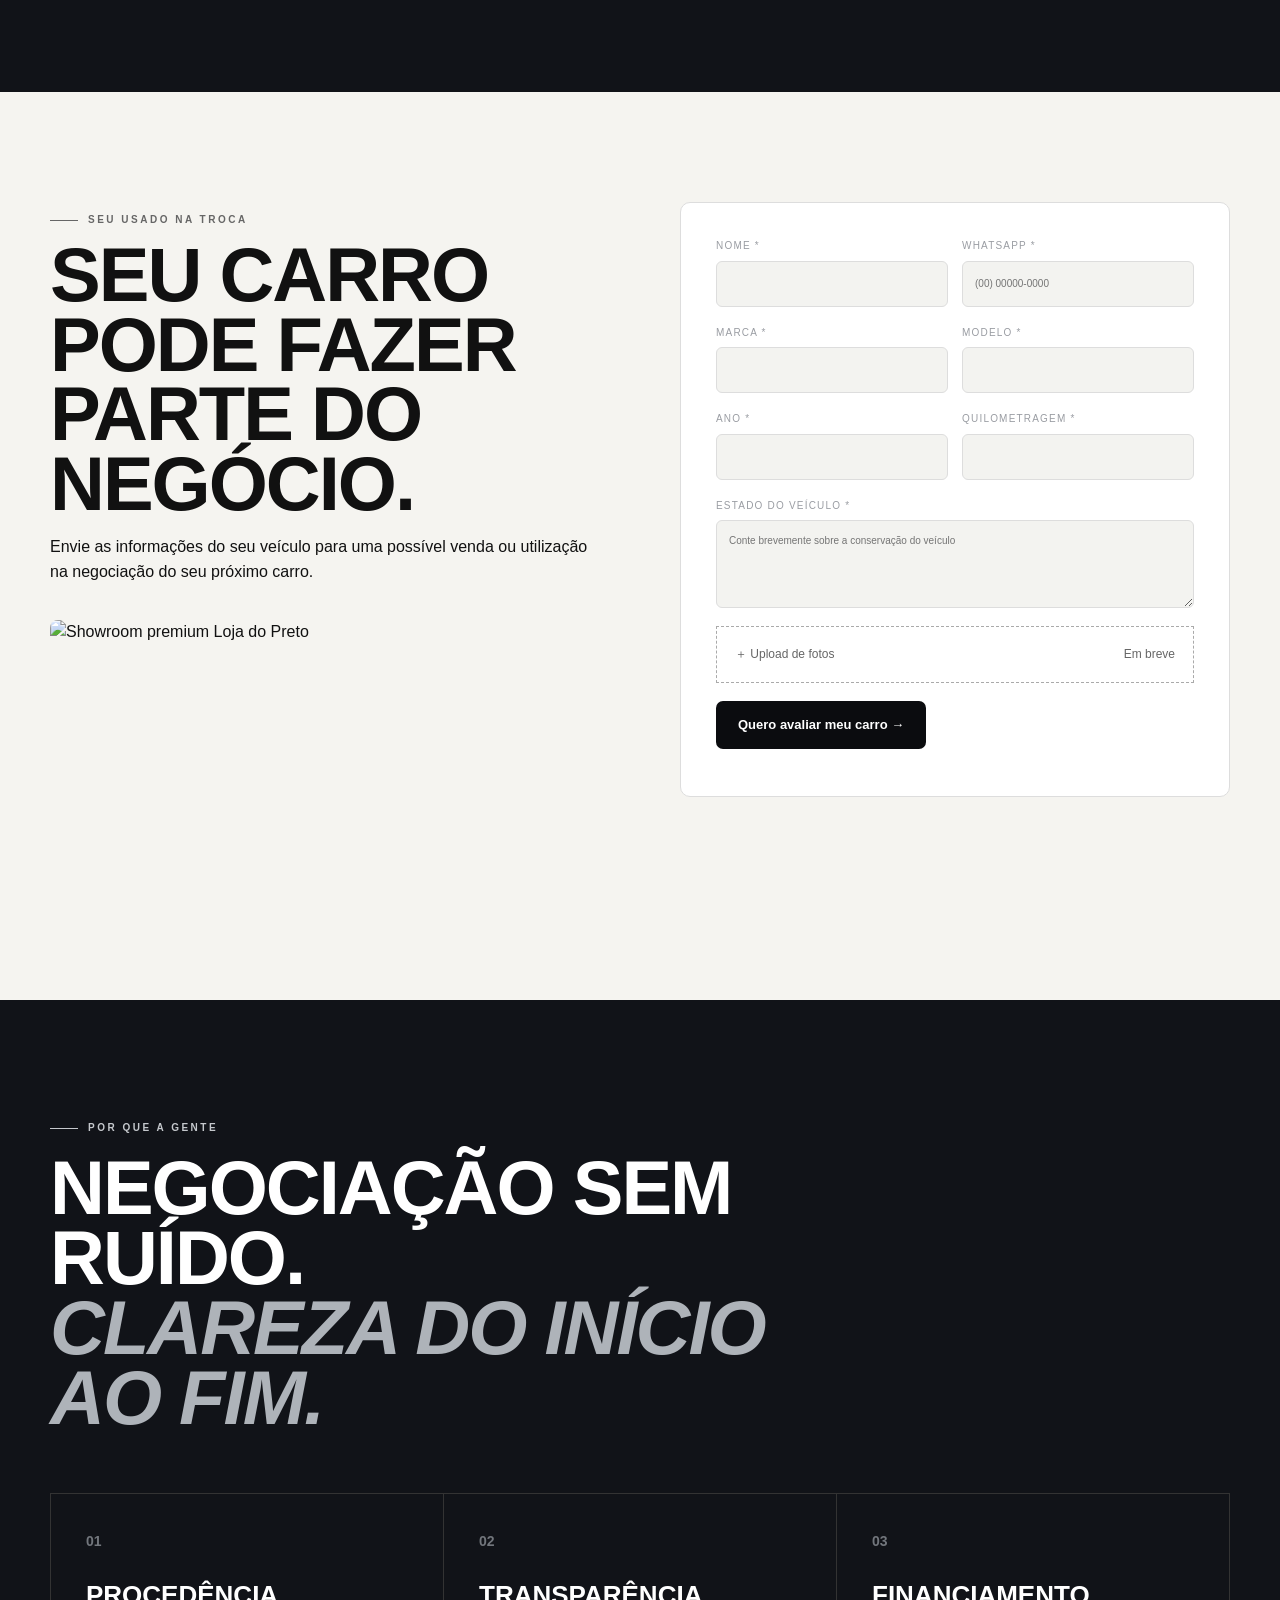
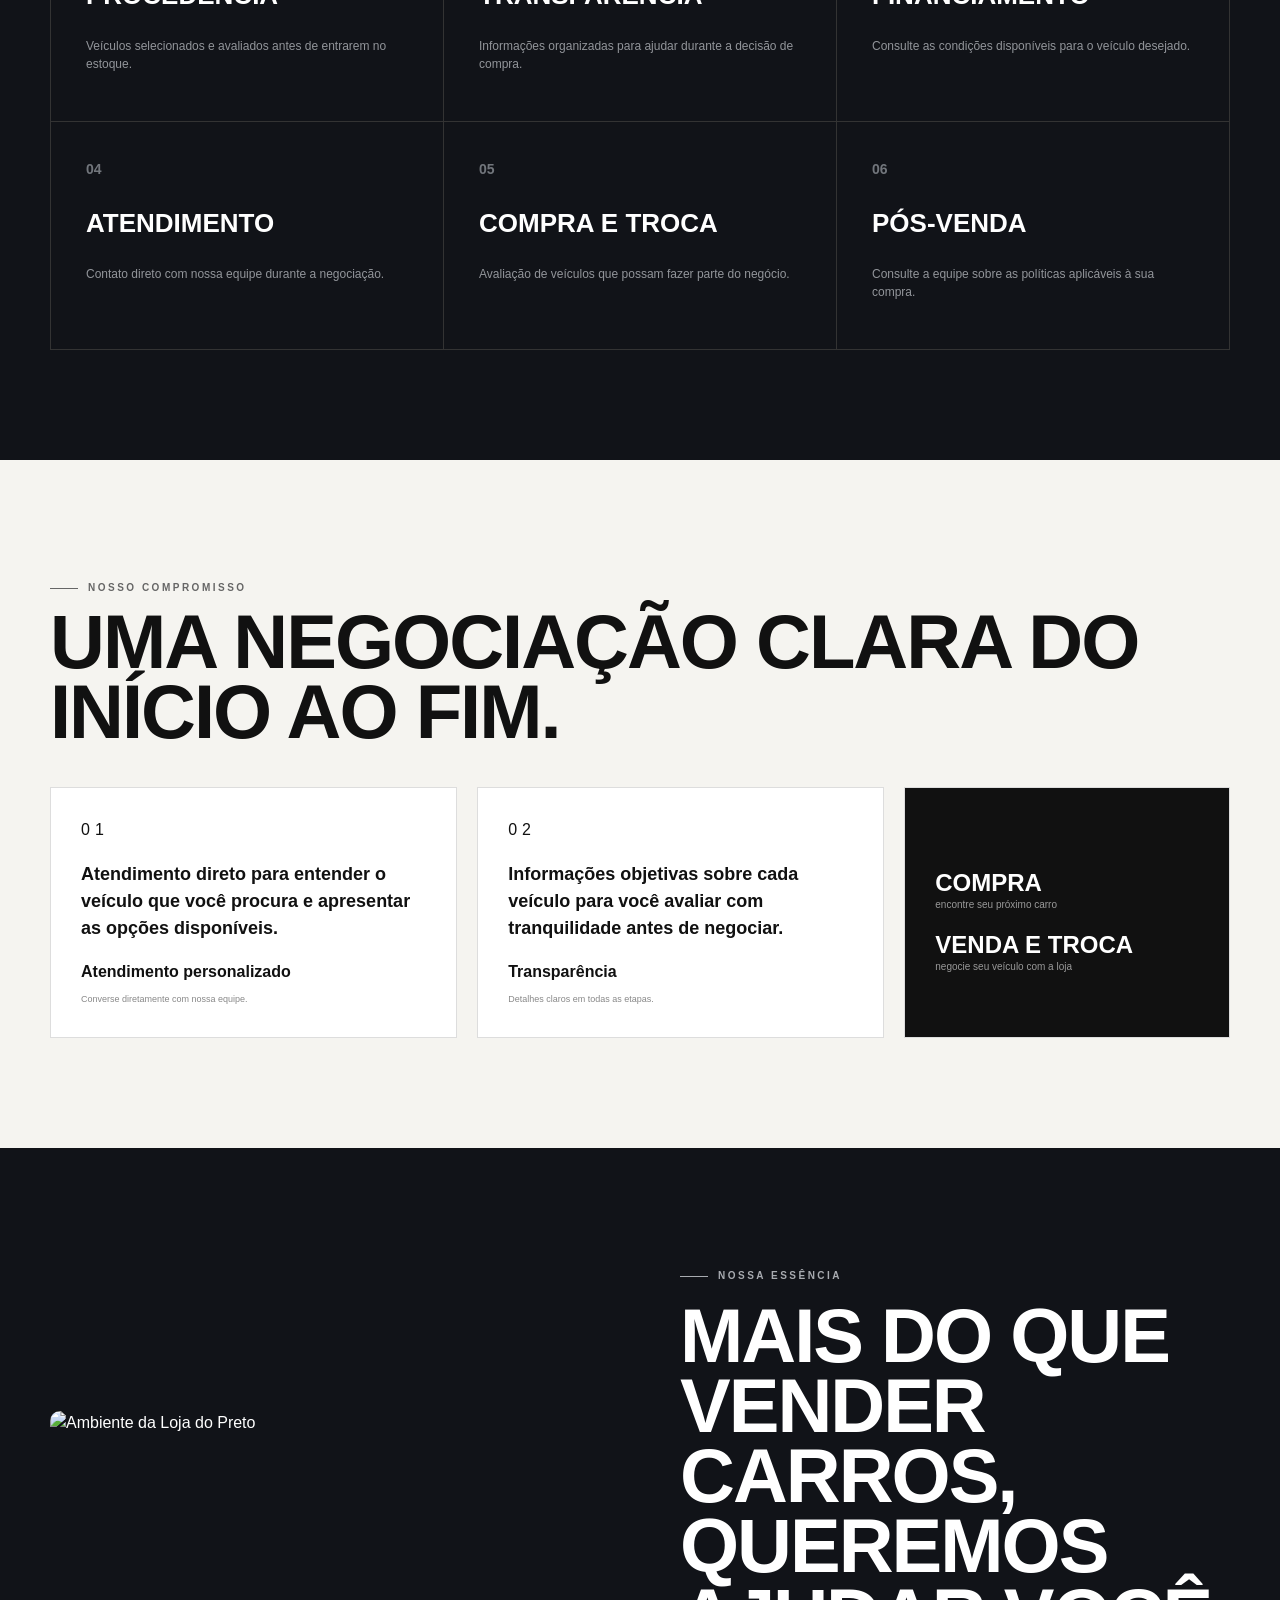
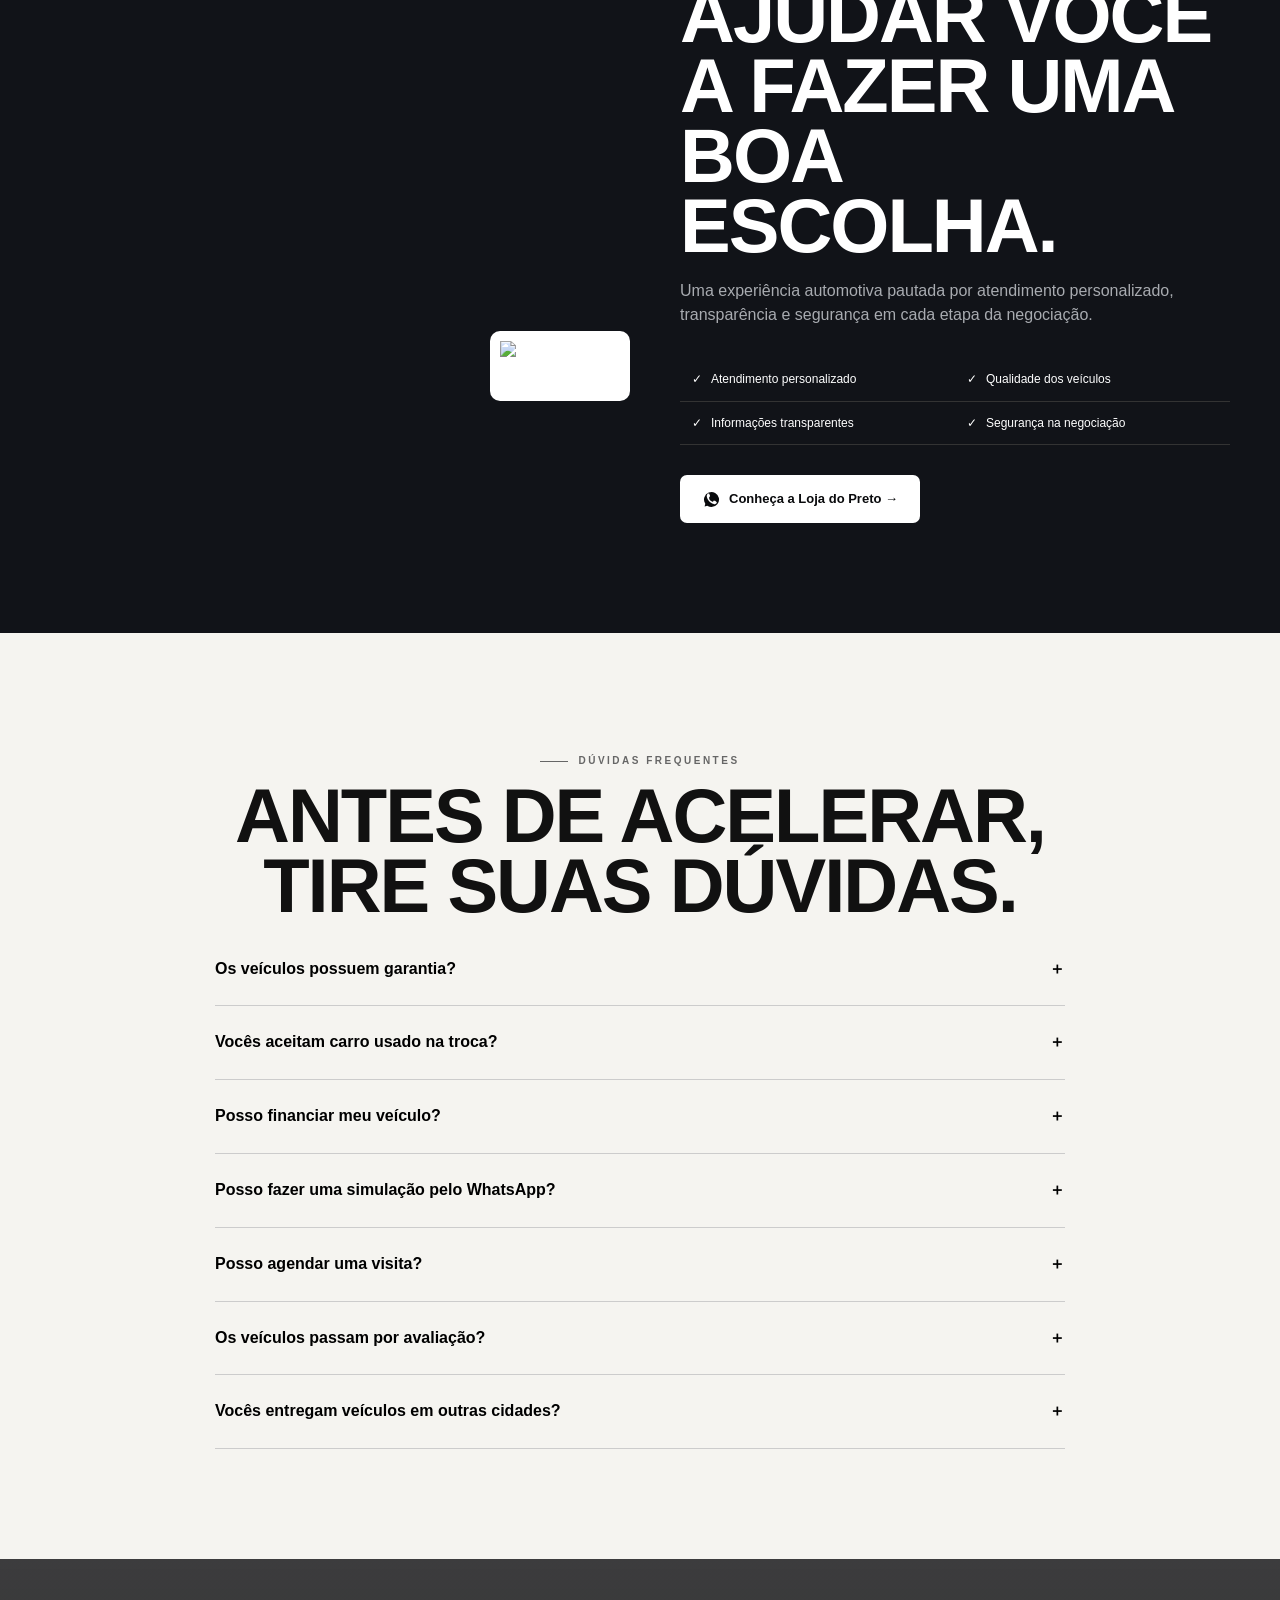
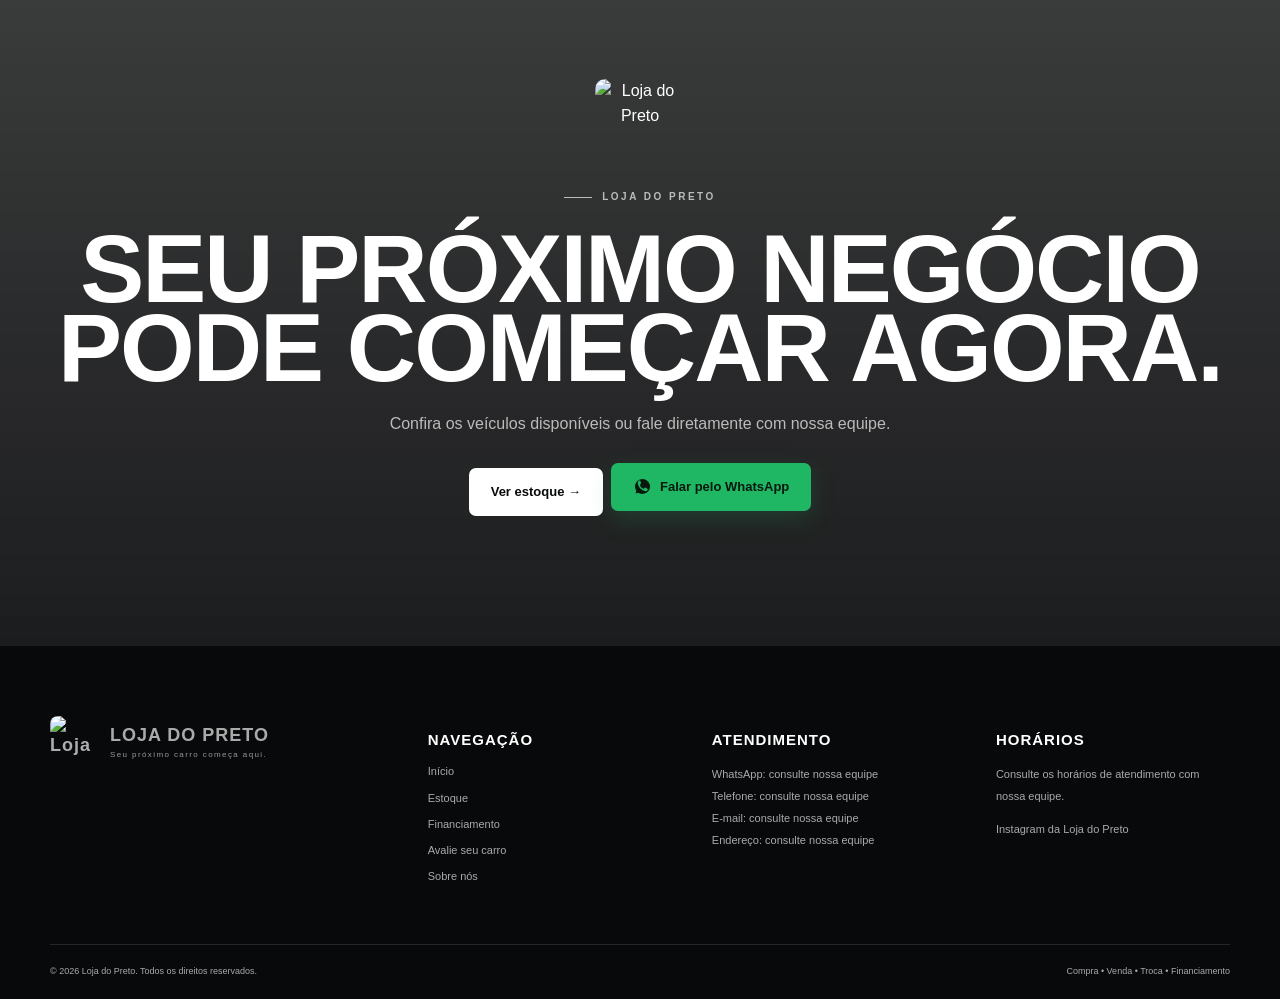
==== commit 475a7d49: "Aplicar nova logo em todas as páginas" ====
--- a/index.html
+++ b/index.html
@@ -11,14 +11,14 @@
   <meta property="og:description" content="Seu próximo carro começa aqui.">
   <meta property="og:type" content="website">
   <meta property="og:image" content="https://raw.githubusercontent.com/Sato190/loja-do-preto/main/assets/hero-showroom.jpg">
-  <link rel="icon" href="https://raw.githubusercontent.com/Sato190/loja-do-preto/main/assets/logo-optimized.jpg">
+  <link rel="icon" href="https://raw.githubusercontent.com/Sato190/loja-do-preto/main/assets/logo-clean.png">
   <link rel="stylesheet" href="styles.css">
   <link rel="stylesheet" href="local.css">
 </head>
 <body>
   <a class="skip" href="#main">Pular para o conteúdo</a>
   <header class="header" id="inicio">
-    <a class="brand" href="#inicio" aria-label="Loja do Preto — início"><img src="https://raw.githubusercontent.com/Sato190/loja-do-preto/main/assets/logo-optimized.jpg" alt="Loja do Preto"><span>LOJA DO PRETO<small>Compra • Venda • Troca</small></span></a>
+    <a class="brand" href="#inicio" aria-label="Loja do Preto — início"><img src="https://raw.githubusercontent.com/Sato190/loja-do-preto/main/assets/logo-clean.png" alt="Loja do Preto"><span>LOJA DO PRETO<small>Compra • Venda • Troca</small></span></a>
     <nav id="nav" aria-label="Navegação principal"><a href="#inicio">Início</a><a href="#estoque">Comprar carros</a><a href="#estoque">Estoque</a><a href="#financiamento">Financiamento</a><a href="#avaliacao">Avalie seu carro</a><a href="#sobre">Sobre nós</a></nav>
     <a class="btn btn-wa header-wa" data-wa data-message="Olá! Gostaria de falar com um vendedor da Loja do Preto.">◉ Falar com vendedor</a>
     <button class="menu" aria-label="Abrir menu" aria-expanded="false" aria-controls="nav"><span></span><span></span><span></span></button>
@@ -47,14 +47,14 @@
 
     <section class="section proof"><div class="container"><p class="eyebrow dark">Nosso compromisso</p><h2>Uma negociação clara do início ao fim.</h2><div class="proof-grid"><article><span>01</span><p>Atendimento direto para entender o veículo que você procura e apresentar as opções disponíveis.</p><footer><b>Atendimento personalizado</b><small>Converse diretamente com nossa equipe.</small></footer></article><article><span>02</span><p>Informações objetivas sobre cada veículo para você avaliar com tranquilidade antes de negociar.</p><footer><b>Transparência</b><small>Detalhes claros em todas as etapas.</small></footer></article><div class="stats"><strong>COMPRA</strong><span>encontre seu próximo carro</span><strong>VENDA E TROCA</strong><span>negocie seu veículo com a loja</span></div></div></div></section>
 
-    <section class="section about" id="sobre"><div class="container split"><div class="about-image"><img src="https://raw.githubusercontent.com/Sato190/loja-do-preto/main/assets/hero-showroom.jpg" alt="Ambiente da Loja do Preto" loading="lazy"><div class="about-badge"><img src="https://raw.githubusercontent.com/Sato190/loja-do-preto/main/assets/logo-optimized.jpg" alt="Logo Loja do Preto"></div></div><div><p class="eyebrow">Nossa essência</p><h2>Mais do que vender carros, queremos ajudar você a fazer uma boa escolha.</h2><p>Uma experiência automotiva pautada por atendimento personalizado, transparência e segurança em cada etapa da negociação.</p><ul class="checks"><li>Atendimento personalizado</li><li>Qualidade dos veículos</li><li>Informações transparentes</li><li>Segurança na negociação</li></ul><a class="btn btn-light" data-wa data-message="Olá! Gostaria de conhecer melhor a Loja do Preto.">Conheça a Loja do Preto →</a></div></div></section>
+    <section class="section about" id="sobre"><div class="container split"><div class="about-image"><img src="https://raw.githubusercontent.com/Sato190/loja-do-preto/main/assets/hero-showroom.jpg" alt="Ambiente da Loja do Preto" loading="lazy"><div class="about-badge"><img src="https://raw.githubusercontent.com/Sato190/loja-do-preto/main/assets/logo-clean.png" alt="Logo Loja do Preto"></div></div><div><p class="eyebrow">Nossa essência</p><h2>Mais do que vender carros, queremos ajudar você a fazer uma boa escolha.</h2><p>Uma experiência automotiva pautada por atendimento personalizado, transparência e segurança em cada etapa da negociação.</p><ul class="checks"><li>Atendimento personalizado</li><li>Qualidade dos veículos</li><li>Informações transparentes</li><li>Segurança na negociação</li></ul><a class="btn btn-light" data-wa data-message="Olá! Gostaria de conhecer melhor a Loja do Preto.">Conheça a Loja do Preto →</a></div></div></section>
 
     <section class="section faq"><div class="container narrow"><p class="eyebrow dark">Dúvidas frequentes</p><h2>Antes de acelerar,<br>tire suas dúvidas.</h2><div id="faq-list"></div></div></section>
 
-    <section class="final-cta"><div class="container"><img class="final-logo" src="https://raw.githubusercontent.com/Sato190/loja-do-preto/main/assets/logo-optimized.jpg" alt="Loja do Preto"><p class="eyebrow">LOJA DO PRETO</p><h2>Seu próximo negócio<br>pode começar agora.</h2><p>Confira os veículos disponíveis ou fale diretamente com nossa equipe.</p><div><a href="#estoque" class="btn btn-light">Ver estoque →</a><a class="btn btn-wa" data-wa data-message="Olá! Quero começar uma negociação com a Loja do Preto.">◉ Falar pelo WhatsApp</a></div></div></section>
+    <section class="final-cta"><div class="container"><img class="final-logo" src="https://raw.githubusercontent.com/Sato190/loja-do-preto/main/assets/logo-clean.png" alt="Loja do Preto"><p class="eyebrow">LOJA DO PRETO</p><h2>Seu próximo negócio<br>pode começar agora.</h2><p>Confira os veículos disponíveis ou fale diretamente com nossa equipe.</p><div><a href="#estoque" class="btn btn-light">Ver estoque →</a><a class="btn btn-wa" data-wa data-message="Olá! Quero começar uma negociação com a Loja do Preto.">◉ Falar pelo WhatsApp</a></div></div></section>
   </main>
 
-  <footer class="footer"><div class="container footer-grid"><div><div class="brand footer-brand"><img src="https://raw.githubusercontent.com/Sato190/loja-do-preto/main/assets/logo-optimized.jpg" alt="Loja do Preto"><span id="footer-store-name">LOJA DO PRETO<small>Seu próximo carro começa aqui.</small></span></div></div><div><h3>Navegação</h3><a href="#inicio">Início</a><a href="#estoque">Estoque</a><a href="#financiamento">Financiamento</a><a href="#avaliacao">Avalie seu carro</a><a href="#sobre">Sobre nós</a></div><div><h3>Atendimento</h3><p><span id="footer-whatsapp">WhatsApp: consulte nossa equipe</span><br><span id="footer-phone">Telefone: consulte nossa equipe</span><br><span id="footer-email">E-mail: consulte nossa equipe</span><br><span id="footer-address">Endereço: consulte nossa equipe</span></p></div><div><h3>Horários</h3><p id="footer-hours">Consulte os horários de atendimento com nossa equipe.</p><p id="footer-instagram">Instagram da Loja do Preto</p></div></div><div class="container footer-bottom"><span>© 2026 Loja do Preto. Todos os direitos reservados.</span><span>Compra • Venda • Troca • Financiamento</span></div></footer>
+  <footer class="footer"><div class="container footer-grid"><div><div class="brand footer-brand"><img src="https://raw.githubusercontent.com/Sato190/loja-do-preto/main/assets/logo-clean.png" alt="Loja do Preto"><span id="footer-store-name">LOJA DO PRETO<small>Seu próximo carro começa aqui.</small></span></div></div><div><h3>Navegação</h3><a href="#inicio">Início</a><a href="#estoque">Estoque</a><a href="#financiamento">Financiamento</a><a href="#avaliacao">Avalie seu carro</a><a href="#sobre">Sobre nós</a></div><div><h3>Atendimento</h3><p><span id="footer-whatsapp">WhatsApp: consulte nossa equipe</span><br><span id="footer-phone">Telefone: consulte nossa equipe</span><br><span id="footer-email">E-mail: consulte nossa equipe</span><br><span id="footer-address">Endereço: consulte nossa equipe</span></p></div><div><h3>Horários</h3><p id="footer-hours">Consulte os horários de atendimento com nossa equipe.</p><p id="footer-instagram">Instagram da Loja do Preto</p></div></div><div class="container footer-bottom"><span>© 2026 Loja do Preto. Todos os direitos reservados.</span><span>Compra • Venda • Troca • Financiamento</span></div></footer>
 
   <a class="floating-wa" data-wa data-message="Olá! Vi os veículos da Loja do Preto no site e gostaria de saber mais sobre o estoque disponível." aria-label="Falar pelo WhatsApp">◉<span>WhatsApp</span></a>
   <dialog id="vehicle-modal"><button class="modal-close" aria-label="Fechar">×</button><div id="modal-content"></div></dialog>
--- a/styles.css
+++ b/styles.css
@@ -1,5 +1,4 @@
-:root{--black:#08090b;--graphite:#111318;--panel:#171a20;--silver:#aeb3bc;--line:#292d34;--white:#f5f4f0;--muted:#a6a8ae;--green:#20b764;--font-display:'Barlow Condensed',sans-serif;--font-body:'Inter',sans-serif}*{box-sizing:border-box}html{scroll-behavior:smooth}body{margin:0;background:var(--white);color:#111;font-family:var(--font-body);line-height:1.55}img{max-width:100%;display:block}a{color:inherit;text-decoration:none;cursor:pointer}button,input,select,textarea{font:inherit}.skip{position:fixed;top:-100px;left:1rem;background:#fff;padding:1rem;z-index:999}.skip:focus{top:1rem}.header{height:78px;padding:0 max(24px,4vw);display:flex;align-items:center;gap:32px;position:fixed;inset:0 0 auto;z-index:50;background:rgba(8,9,11,.9);backdrop-filter:blur(16px);border-bottom:1px solid rgba(255,255,255,.1);color:#fff}.brand{display:flex;align-items:center;gap:12px;min-width:max-content;font-family:var(--font-display);font-weight:800;letter-spacing:1px;font-size:18px}.brand img{width:48px;height:48px;object-fit:cover;border-radius:8px;filter:contrast(1.1)}.brand small{display:block;color:#999;font:500 8px var(--font-body);letter-spacing:1.4px}.header nav{display:flex;align-items:center;gap:25px;margin:auto;font-size:12px;color:#bfc1c5}.header nav a:hover{color:#fff}.btn{min-height:48px;display:inline-flex;align-items:center;justify-content:center;gap:8px;padding:0 21px;border-radius:7px;border:1px solid transparent;font-weight:700;font-size:13px;transition:.2s;cursor:pointer}.btn:hover{transform:translateY(-2px)}.btn-wa{background:var(--green);color:#06190d;box-shadow:0 8px 24px rgba(32,183,100,.18)}.btn-wa:hover{background:#29ca70}.btn-ghost{border-color:rgba(255,255,255,.25);color:#fff}.btn-light{background:#fff;color:#090a0c}.btn-dark{background:#0b0c0f;color:#fff}.menu{display:none;background:none;border:0}.hero{height:min(850px,100vh);min-height:680px;position:relative;color:#fff;display:flex;align-items:center;overflow:hidden;padding-top:78px}.hero-bg{position:absolute;inset:0;background:url('assets/hero-showroom.png') center/cover no-repeat;transform:scale(1.01)}.hero-shade{position:absolute;inset:0;background:linear-gradient(90deg,rgba(5,6,8,.96) 0%,rgba(5,6,8,.83) 34%,rgba(5,6,8,.12) 72%),linear-gradient(0deg,rgba(4,5,7,.65),transparent 45%)}.hero-content{position:relative;width:min(620px,90%);margin-left:max(24px,8vw)}.eyebrow{text-transform:uppercase;color:#c5c8cc;letter-spacing:2.5px;font-size:10px;font-weight:800}.eyebrow:before{content:'';display:inline-block;width:28px;height:1px;background:currentColor;vertical-align:middle;margin-right:10px}.eyebrow.dark{color:#666}.hero h1,.section h2,.final-cta h2{font:800 clamp(56px,7vw,102px)/.83 var(--font-display);letter-spacing:-2px;text-transform:uppercase;margin:24px 0}.hero h1 em,.why h2 em{font-weight:600;color:#aeb3b9}.hero .lead{font-size:18px;color:#f1f1ef;max-width:580px}.hero-content>p:not(.eyebrow):not(.lead){color:#afb1b7;max-width:560px}.hero-actions{display:flex;gap:10px;margin:30px 0}.trust{display:flex;flex-wrap:wrap;gap:9px 24px;padding:0;list-style:none;color:#c2c5ca;font-size:11px}.hero-index{position:absolute;right:max(20px,4vw);bottom:38px;text-align:right;color:#aaa;font-size:9px;letter-spacing:2px}.hero-index strong{display:block;color:#fff;font:700 18px var(--font-display);letter-spacing:1px;margin-top:5px}.container{width:min(1180px,calc(100% - 40px));margin:auto}.section{padding:110px 0}.section-dark,.finance,.why,.about{background:var(--graphite);color:#fff}.quick{padding:38px 0}.quick-head,.section-title,.inventory-bar{display:flex;justify-content:space-between;align-items:end;gap:30px}.quick h2{font:700 32px var(--font-display);text-transform:uppercase;margin:5px 0}.quick p{margin:0;color:#989ba1;font-size:13px}.filter-grid{display:grid;grid-template-columns:repeat(6,1fr) 1.2fr;gap:10px;margin:24px 0 12px}.filter-grid label,.form-card label,.sort label{font-size:10px;text-transform:uppercase;letter-spacing:1.2px;color:#9a9da3}.filter-grid input,.filter-grid select,.form-card input,.form-card select,.form-card textarea,.sort select{display:block;width:100%;margin-top:7px;background:#202329;border:1px solid #333740;border-radius:6px;color:#fff;padding:12px;min-height:46px}.text-link{font-size:12px;font-weight:700;text-decoration:underline;text-underline-offset:5px}.text-link.dark{color:#333}.filter-toggle{display:none}.section h2{font-size:clamp(48px,6vw,76px);line-height:.92;color:#111;margin:12px 0}.section-title p{color:#6d6f73}.vehicle-grid{display:grid;grid-template-columns:repeat(3,1fr);gap:22px;margin-top:38px}.vehicle-card{background:#fff;border:1px solid #dededb;border-radius:10px;overflow:hidden;transition:.25s;box-shadow:0 8px 30px transparent}.vehicle-card:hover{transform:translateY(-6px);box-shadow:0 18px 50px rgba(0,0,0,.11)}.vehicle-photo{height:230px;position:relative;overflow:hidden;background:linear-gradient(145deg,#222,#0c0e12)}.vehicle-photo img{width:100%;height:100%;object-fit:cover;transition:.35s}.vehicle-card:hover .vehicle-photo img{transform:scale(1.025)}.tag{position:absolute;top:14px;left:14px;background:#fff;padding:6px 10px;border-radius:4px;font-size:9px;font-weight:800;letter-spacing:1px}.demo-tag{position:absolute;right:14px;bottom:12px;background:rgba(0,0,0,.8);color:#ddd;padding:5px 8px;border-radius:3px;font-size:8px}.vehicle-body{padding:22px}.vehicle-body h3{font:800 28px/1 var(--font-display);text-transform:uppercase;margin:0}.vehicle-body .version{font-size:12px;color:#777;margin:7px 0 13px}.card-wa{width:100%;min-height:44px}.specs{font-size:11px;color:#666;margin:15px 0;padding:14px 0;border-bottom:1px solid #eee;border-top:1px solid #eee}.price{font:800 26px var(--font-display);margin:0}.price small{display:block;color:#888;font:500 9px var(--font-body);text-transform:uppercase;letter-spacing:1px}.installment{font-size:11px;color:#666}.details-btn{width:100%;background:none;border:1px solid #ccc;padding:12px;border-radius:6px;font-weight:700;margin-top:10px;cursor:pointer}.ticker{background:#08090b;color:#fff;display:flex;justify-content:space-around;align-items:center;padding:24px;font:700 clamp(20px,3vw,38px) var(--font-display);letter-spacing:2px}.ticker i{color:#64676c;font-size:10px}.inventory{background:#e9e9e6}.sort select{background:#fff;color:#111;min-width:190px}.inventory-bar{align-items:center;margin-top:25px;padding:15px 0;border-top:1px solid #ccc;border-bottom:1px solid #ccc}.inventory-bar button{border:0;background:none;text-decoration:underline;cursor:pointer}.empty{display:none;text-align:center;background:#fff;padding:60px;margin-top:30px;border-radius:10px}.split{display:grid;grid-template-columns:1fr 1fr;gap:80px;align-items:center}.finance .section h2,.finance h2,.why h2,.about h2{color:#fff}.finance h2,.why h2,.about h2{font:800 clamp(50px,6vw,76px)/.92 var(--font-display);text-transform:uppercase;margin:18px 0}.finance p,.about p{color:#a8abb0}.estimate{margin-top:50px;border-left:2px solid #fff;padding-left:25px}.estimate span,.estimate small{display:block;color:#999;font-size:11px}.estimate strong{font:700 38px var(--font-display);display:block}.form-card{background:#1a1d22;padding:35px;border:1px solid #30333a;border-radius:10px}.form-card label{display:block;margin-bottom:18px}.form-row{display:grid;grid-template-columns:1fr 1fr;gap:14px}.legal{font-size:9px!important;color:#888!important}.form-status{font-size:12px!important;color:#55d28c!important}.trade{align-items:start}.form-card.light{background:#fff;border-color:#ddd}.form-card.light input,.form-card.light textarea{background:#f3f3f0;color:#111;border-color:#ddd}.future-upload{border:1px dashed #aaa;padding:18px;margin-bottom:18px;color:#666;font-size:12px}.future-upload span{float:right}.trade-photo{height:270px;overflow:hidden;margin-top:35px;border-radius:8px}.trade-photo img{height:100%;width:100%;object-fit:cover}.why h2{max-width:720px}.benefit-grid{display:grid;grid-template-columns:repeat(3,1fr);margin-top:60px;border-top:1px solid #333;border-left:1px solid #333}.benefit-grid article{padding:35px;border-right:1px solid #333;border-bottom:1px solid #333;min-height:200px}.benefit-grid b{color:#72767c;font:700 14px var(--font-display)}.benefit-grid h3{font:700 26px var(--font-display);text-transform:uppercase}.benefit-grid p{font-size:12px;color:#92959a}.proof-grid{display:grid;grid-template-columns:1fr 1fr .8fr;gap:20px;margin-top:40px}.proof article,.stats{background:#fff;border:1px solid #ddd;padding:30px}.proof article>span{letter-spacing:5px}.proof article>p{font:600 18px/1.5 var(--font-body)}.proof footer small{display:block;color:#888;font-size:9px;margin-top:8px}.stats{background:#111;color:#fff;display:grid;align-content:center}.stats strong{font:700 24px var(--font-display);margin-top:18px}.stats span{font-size:10px;color:#999}.about-image{position:relative}.about-image>img{height:560px;width:100%;object-fit:cover;border-radius:10px}.about-badge{position:absolute;right:-30px;bottom:-30px;background:#fff;padding:10px;border-radius:10px}.about-badge img{width:120px}.checks{display:grid;grid-template-columns:1fr 1fr;padding:0;list-style:none;margin:30px 0}.checks li{padding:12px;border-bottom:1px solid #333;font-size:12px}.checks li:before{content:'✓';margin-right:9px;color:#fff}.narrow{max-width:850px}.faq h2{text-align:center}.faq .eyebrow{text-align:center}.faq-item{border-bottom:1px solid #ccc}.faq-item button{width:100%;padding:24px 0;background:none;border:0;display:flex;justify-content:space-between;text-align:left;font-weight:700;cursor:pointer}.faq-answer{display:none;color:#666;padding:0 0 22px;font-size:13px}.faq-item.open .faq-answer{display:block}.final-cta{position:relative;text-align:center;color:#fff;padding:120px 0;background:linear-gradient(rgba(4,5,7,.77),rgba(4,5,7,.9)),url('assets/hero-showroom.png') center/cover}.final-cta h2{font-size:clamp(55px,8vw,96px)}.final-cta p{color:#bbb}.final-cta .btn{margin:10px 4px}.final-logo{width:90px;height:90px;object-fit:cover;border-radius:10px;margin:0 auto 20px}.footer{background:#08090b;color:#aaa;padding:70px 0 20px}.footer-grid{display:grid;grid-template-columns:1.4fr repeat(3,1fr);gap:50px}.footer h3{color:#fff;font:700 15px var(--font-display);text-transform:uppercase;letter-spacing:1px}.footer a{display:block;font-size:11px;margin:9px 0}.footer p{font-size:11px;line-height:2}.footer-bottom{border-top:1px solid #24262b;padding-top:20px;margin-top:50px;display:flex;justify-content:space-between;font-size:9px}.floating-wa{position:fixed;right:22px;bottom:22px;z-index:40;background:var(--green);color:#05200f;padding:15px 20px;border-radius:50px;font-weight:800;box-shadow:0 10px 30px rgba(0,0,0,.3)}dialog{width:min(1050px,94vw);max-height:90vh;border:0;border-radius:12px;padding:0;background:#f5f4f0}dialog::backdrop{background:rgba(0,0,0,.8);backdrop-filter:blur(6px)}.modal-close{position:absolute;right:15px;top:15px;z-index:2;width:42px;height:42px;border:0;border-radius:50%;font-size:24px;cursor:pointer}.modal-layout{display:grid;grid-template-columns:1.25fr 1fr}.modal-photo{height:100%;min-height:620px;object-fit:cover}.modal-info{padding:55px 40px}.modal-info h2{font:800 50px/1 var(--font-display);text-transform:uppercase;margin:12px 0}.modal-info .price{font-size:40px;margin:28px 0}.modal-specs{display:grid;grid-template-columns:1fr 1fr;gap:12px;margin:25px 0}.modal-specs div{background:#e9e9e6;padding:13px;font-size:11px}.modal-actions{display:grid;gap:8px}.reveal{animation:fade .7s ease both}@keyframes fade{from{opacity:0;transform:translateY(16px)}}:focus-visible{outline:3px solid #73e7a7;outline-offset:3px}
+:root{--black:#08090b;--graphite:#111318;--panel:#171a20;--silver:#aeb3bc;--line:#292d34;--white:#f5f4f0;--muted:#a6a8ae;--green:#20b764;--font-display:'Barlow Condensed',sans-serif;--font-body:'Inter',sans-serif}*{box-sizing:border-box}html{scroll-behavior:smooth}body{margin:0;background:var(--white);color:#111;font-family:var(--font-body);line-height:1.55}img{max-width:100%;display:block}a{color:inherit;text-decoration:none;cursor:pointer}button,input,select,textarea{font:inherit}.skip{position:fixed;top:-100px;left:1rem;background:#fff;padding:1rem;z-index:999}.skip:focus{top:1rem}.header{height:78px;padding:0 max(24px,4vw);display:flex;align-items:center;gap:32px;position:fixed;inset:0 0 auto;z-index:50;background:rgba(8,9,11,.9);backdrop-filter:blur(16px);border-bottom:1px solid rgba(255,255,255,.1);color:#fff}.brand{display:flex;align-items:center;gap:12px;min-width:max-content;font-family:var(--font-display);font-weight:800;letter-spacing:1px;font-size:18px}.brand img{width:48px;height:48px;object-fit:cover;border-radius:8px;filter:contrast(1.1)}.brand small{display:block;color:#999;font:500 8px var(--font-body);letter-spacing:1.4px}.header nav{display:flex;align-items:center;gap:25px;margin:auto;font-size:12px;color:#bfc1c5}.header nav a:hover{color:#fff}.btn{min-height:48px;display:inline-flex;align-items:center;justify-content:center;gap:8px;padding:0 21px;border-radius:7px;border:1px solid transparent;font-weight:700;font-size:13px;transition:.2s;cursor:pointer}.btn:hover{transform:translateY(-2px)}.btn-wa{background:var(--green);color:#06190d;box-shadow:0 8px 24px rgba(32,183,100,.18)}.btn-wa:hover{background:#29ca70}.btn-ghost{border-color:rgba(255,255,255,.25);color:#fff}.btn-light{background:#fff;color:#090a0c}.btn-dark{background:#0b0c0f;color:#fff}.menu{display:none;background:none;border:0}.hero{height:min(850px,100vh);min-height:680px;position:relative;color:#fff;display:flex;align-items:center;overflow:hidden;padding-top:78px}.hero-bg{position:absolute;inset:0;background:url('https://raw.githubusercontent.com/Sato190/loja-do-preto/main/assets/hero-showroom.jpg') center/cover no-repeat;transform:scale(1.01)}.hero-shade{position:absolute;inset:0;background:linear-gradient(90deg,rgba(5,6,8,.96) 0%,rgba(5,6,8,.83) 34%,rgba(5,6,8,.12) 72%),linear-gradient(0deg,rgba(4,5,7,.65),transparent 45%)}.hero-content{position:relative;width:min(620px,90%);margin-left:max(24px,8vw)}.eyebrow{text-transform:uppercase;color:#c5c8cc;letter-spacing:2.5px;font-size:10px;font-weight:800}.eyebrow:before{content:'';display:inline-block;width:28px;height:1px;background:currentColor;vertical-align:middle;margin-right:10px}.eyebrow.dark{color:#666}.hero h1,.section h2,.final-cta h2{font:800 clamp(56px,7vw,102px)/.83 var(--font-display);letter-spacing:-2px;text-transform:uppercase;margin:24px 0}.hero h1 em,.why h2 em{font-weight:600;color:#aeb3b9}.hero .lead{font-size:18px;color:#f1f1ef;max-width:580px}.hero-content>p:not(.eyebrow):not(.lead){color:#afb1b7;max-width:560px}.hero-actions{display:flex;gap:10px;margin:30px 0}.trust{display:flex;flex-wrap:wrap;gap:9px 24px;padding:0;list-style:none;color:#c2c5ca;font-size:11px}.hero-index{position:absolute;right:max(20px,4vw);bottom:38px;text-align:right;color:#aaa;font-size:9px;letter-spacing:2px}.hero-index strong{display:block;color:#fff;font:700 18px var(--font-display);letter-spacing:1px;margin-top:5px}.container{width:min(1180px,calc(100% - 40px));margin:auto}.section{padding:110px 0}.section-dark,.finance,.why,.about{background:var(--graphite);color:#fff}.quick{padding:38px 0}.quick-head,.section-title,.inventory-bar{display:flex;justify-content:space-between;align-items:end;gap:30px}.quick h2{font:700 32px var(--font-display);text-transform:uppercase;margin:5px 0}.quick p{margin:0;color:#989ba1;font-size:13px}.filter-grid{display:grid;grid-template-columns:repeat(6,1fr) 1.2fr;gap:10px;margin:24px 0 12px}.filter-grid label,.form-card label,.sort label{font-size:10px;text-transform:uppercase;letter-spacing:1.2px;color:#9a9da3}.filter-grid input,.filter-grid select,.form-card input,.form-card select,.form-card textarea,.sort select{display:block;width:100%;margin-top:7px;background:#202329;border:1px solid #333740;border-radius:6px;color:#fff;padding:12px;min-height:46px}.text-link{font-size:12px;font-weight:700;text-decoration:underline;text-underline-offset:5px}.text-link.dark{color:#333}.filter-toggle{display:none}.section h2{font-size:clamp(48px,6vw,76px);line-height:.92;color:#111;margin:12px 0}.section-title p{color:#6d6f73}.vehicle-grid{display:grid;grid-template-columns:repeat(3,1fr);gap:22px;margin-top:38px}.vehicle-card{background:#fff;border:1px solid #dededb;border-radius:10px;overflow:hidden;transition:.25s;box-shadow:0 8px 30px transparent}.vehicle-card:hover{transform:translateY(-6px);box-shadow:0 18px 50px rgba(0,0,0,.11)}.vehicle-photo{height:230px;position:relative;overflow:hidden;background:linear-gradient(145deg,#222,#0c0e12)}.vehicle-photo img{width:100%;height:100%;object-fit:cover;transition:.35s}.vehicle-card:hover .vehicle-photo img{transform:scale(1.025)}.tag{position:absolute;top:14px;left:14px;background:#fff;padding:6px 10px;border-radius:4px;font-size:9px;font-weight:800;letter-spacing:1px}.demo-tag{position:absolute;right:14px;bottom:12px;background:rgba(0,0,0,.8);color:#ddd;padding:5px 8px;border-radius:3px;font-size:8px}.vehicle-body{padding:22px}.vehicle-body h3{font:800 28px/1 var(--font-display);text-transform:uppercase;margin:0}.vehicle-body .version{font-size:12px;color:#777;margin:7px 0 13px}.card-wa{width:100%;min-height:44px}.specs{font-size:11px;color:#666;margin:15px 0;padding:14px 0;border-bottom:1px solid #eee;border-top:1px solid #eee}.price{font:800 26px var(--font-display);margin:0}.price small{display:block;color:#888;font:500 9px var(--font-body);text-transform:uppercase;letter-spacing:1px}.installment{font-size:11px;color:#666}.details-btn{width:100%;background:none;border:1px solid #ccc;padding:12px;border-radius:6px;font-weight:700;margin-top:10px;cursor:pointer}.ticker{background:#08090b;color:#fff;display:flex;justify-content:space-around;align-items:center;padding:24px;font:700 clamp(20px,3vw,38px) var(--font-display);letter-spacing:2px}.ticker i{color:#64676c;font-size:10px}.inventory{background:#e9e9e6}.sort select{background:#fff;color:#111;min-width:190px}.inventory-bar{align-items:center;margin-top:25px;padding:15px 0;border-top:1px solid #ccc;border-bottom:1px solid #ccc}.inventory-bar button{border:0;background:none;text-decoration:underline;cursor:pointer}.empty{display:none;text-align:center;background:#fff;padding:60px;margin-top:30px;border-radius:10px}.split{display:grid;grid-template-columns:1fr 1fr;gap:80px;align-items:center}.finance .section h2,.finance h2,.why h2,.about h2{color:#fff}.finance h2,.why h2,.about h2{font:800 clamp(50px,6vw,76px)/.92 var(--font-display);text-transform:uppercase;margin:18px 0}.finance p,.about p{color:#a8abb0}.estimate{margin-top:50px;border-left:2px solid #fff;padding-left:25px}.estimate span,.estimate small{display:block;color:#999;font-size:11px}.estimate strong{font:700 38px var(--font-display);display:block}.form-card{background:#1a1d22;padding:35px;border:1px solid #30333a;border-radius:10px}.form-card label{display:block;margin-bottom:18px}.form-row{display:grid;grid-template-columns:1fr 1fr;gap:14px}.legal{font-size:9px!important;color:#888!important}.form-status{font-size:12px!important;color:#55d28c!important}.trade{align-items:start}.form-card.light{background:#fff;border-color:#ddd}.form-card.light input,.form-card.light textarea{background:#f3f3f0;color:#111;border-color:#ddd}.future-upload{border:1px dashed #aaa;padding:18px;margin-bottom:18px;color:#666;font-size:12px}.future-upload span{float:right}.trade-photo{height:270px;overflow:hidden;margin-top:35px;border-radius:8px}.trade-photo img{height:100%;width:100%;object-fit:cover}.why h2{max-width:720px}.benefit-grid{display:grid;grid-template-columns:repeat(3,1fr);margin-top:60px;border-top:1px solid #333;border-left:1px solid #333}.benefit-grid article{padding:35px;border-right:1px solid #333;border-bottom:1px solid #333;min-height:200px}.benefit-grid b{color:#72767c;font:700 14px var(--font-display)}.benefit-grid h3{font:700 26px var(--font-display);text-transform:uppercase}.benefit-grid p{font-size:12px;color:#92959a}.proof-grid{display:grid;grid-template-columns:1fr 1fr .8fr;gap:20px;margin-top:40px}.proof article,.stats{background:#fff;border:1px solid #ddd;padding:30px}.proof article>span{letter-spacing:5px}.proof article>p{font:600 18px/1.5 var(--font-body)}.proof footer small{display:block;color:#888;font-size:9px;margin-top:8px}.stats{background:#111;color:#fff;display:grid;align-content:center}.stats strong{font:700 24px var(--font-display);margin-top:18px}.stats span{font-size:10px;color:#999}.about-image{position:relative}.about-image>img{height:560px;width:100%;object-fit:cover;border-radius:10px}.about-badge{position:absolute;right:-30px;bottom:-30px;background:#fff;padding:10px;border-radius:10px}.about-badge img{width:120px}.checks{display:grid;grid-template-columns:1fr 1fr;padding:0;list-style:none;margin:30px 0}.checks li{padding:12px;border-bottom:1px solid #333;font-size:12px}.checks li:before{content:'✓';margin-right:9px;color:#fff}.narrow{max-width:850px}.faq h2{text-align:center}.faq .eyebrow{text-align:center}.faq-item{border-bottom:1px solid #ccc}.faq-item button{width:100%;padding:24px 0;background:none;border:0;display:flex;justify-content:space-between;text-align:left;font-weight:700;cursor:pointer}.faq-answer{display:none;color:#666;padding:0 0 22px;font-size:13px}.faq-item.open .faq-answer{display:block}.final-cta{position:relative;text-align:center;color:#fff;padding:120px 0;background:linear-gradient(rgba(4,5,7,.77),rgba(4,5,7,.9)),url('https://raw.githubusercontent.com/Sato190/loja-do-preto/main/assets/hero-showroom.jpg') center/cover}.final-cta h2{font-size:clamp(55px,8vw,96px)}.final-cta p{color:#bbb}.final-cta .btn{margin:10px 4px}.final-logo{width:90px;height:90px;object-fit:cover;border-radius:10px;margin:0 auto 20px}.footer{background:#08090b;color:#aaa;padding:70px 0 20px}.footer-grid{display:grid;grid-template-columns:1.4fr repeat(3,1fr);gap:50px}.footer h3{color:#fff;font:700 15px var(--font-display);text-transform:uppercase;letter-spacing:1px}.footer a{display:block;font-size:11px;margin:9px 0}.footer p{font-size:11px;line-height:2}.footer-bottom{border-top:1px solid #24262b;padding-top:20px;margin-top:50px;display:flex;justify-content:space-between;font-size:9px}.floating-wa{position:fixed;right:22px;bottom:22px;z-index:40;background:var(--green);color:#05200f;padding:15px 20px;border-radius:50px;font-weight:800;box-shadow:0 10px 30px rgba(0,0,0,.3)}dialog{width:min(1050px,94vw);max-height:90vh;border:0;border-radius:12px;padding:0;background:#f5f4f0}dialog::backdrop{background:rgba(0,0,0,.8);backdrop-filter:blur(6px)}.modal-close{position:absolute;right:15px;top:15px;z-index:2;width:42px;height:42px;border:0;border-radius:50%;font-size:24px;cursor:pointer}.modal-layout{display:grid;grid-template-columns:1.25fr 1fr}.modal-photo{height:100%;min-height:620px;object-fit:cover}.modal-info{padding:55px 40px}.modal-info h2{font:800 50px/1 var(--font-display);text-transform:uppercase;margin:12px 0}.modal-info .price{font-size:40px;margin:28px 0}.modal-specs{display:grid;grid-template-columns:1fr 1fr;gap:12px;margin:25px 0}.modal-specs div{background:#e9e9e6;padding:13px;font-size:11px}.modal-actions{display:grid;gap:8px}.reveal{animation:fade .7s ease both}@keyframes fade{from{opacity:0;transform:translateY(16px)}}:focus-visible{outline:3px solid #73e7a7;outline-offset:3px}
 @media(max-width:1050px){.header nav{display:none;position:absolute;top:78px;left:0;right:0;background:#0b0c0f;padding:24px;flex-direction:column;align-items:flex-start}.header nav.open{display:flex}.header-wa{margin-left:auto}.menu{display:block}.menu span{display:block;width:24px;height:2px;background:#fff;margin:5px}.filter-grid{grid-template-columns:repeat(3,1fr)}.vehicle-grid{grid-template-columns:repeat(2,1fr)}}
 @media(max-width:720px){.header{height:66px;padding:0 16px}.brand span{font-size:14px}.brand img{width:40px;height:40px}.header-wa{display:none}.hero{min-height:720px;height:100svh;padding-top:66px;align-items:flex-end}.hero-bg{background-position:66% center}.hero-shade{background:linear-gradient(0deg,#050608 5%,rgba(5,6,8,.95) 42%,rgba(5,6,8,.12) 85%)}.hero-content{margin:0 20px 75px;width:auto}.hero h1{font-size:56px}.hero .lead{font-size:14px}.hero-content>p:not(.eyebrow):not(.lead){display:none}.hero-actions{flex-direction:column}.trust{display:grid;grid-template-columns:1fr 1fr;font-size:9px}.hero-index{display:none}.section{padding:75px 0}.container{width:min(100% - 30px,1180px)}.quick-head{align-items:center}.quick-head h2{font-size:26px}.filter-toggle{display:flex;padding:0 12px;min-height:40px}.filter-grid{display:none;grid-template-columns:1fr 1fr}.filter-grid.open{display:grid}.filter-grid .btn{grid-column:1/-1}.section-title{align-items:start;flex-direction:column}.section h2{font-size:48px}.vehicle-grid{grid-template-columns:1fr}.vehicle-photo{height:245px}.ticker span:nth-of-type(even),.ticker i:nth-of-type(even){display:none}.split{grid-template-columns:1fr;gap:45px}.form-card{padding:22px}.benefit-grid{grid-template-columns:1fr 1fr}.benefit-grid article{padding:22px;min-height:180px}.proof-grid{grid-template-columns:1fr}.about-image>img{height:380px}.about-badge{right:10px;bottom:-20px}.footer-grid{grid-template-columns:1fr 1fr}.footer-grid>div:first-child{grid-column:1/-1}.footer-bottom{display:grid;gap:9px}.floating-wa{right:12px;bottom:12px;padding:13px 16px}.modal-layout{grid-template-columns:1fr}.modal-photo{min-height:260px;height:260px;width:100%}.modal-info{padding:30px 22px}.modal-info h2{font-size:38px}}
 @media(max-width:430px){.filter-grid,.form-row,.benefit-grid,.checks{grid-template-columns:1fr}.vehicle-photo{height:220px}.footer-grid{grid-template-columns:1fr}.floating-wa span{display:none}.floating-wa{width:52px;height:52px;padding:0;display:grid;place-items:center}.proof article{padding:22px}}
-
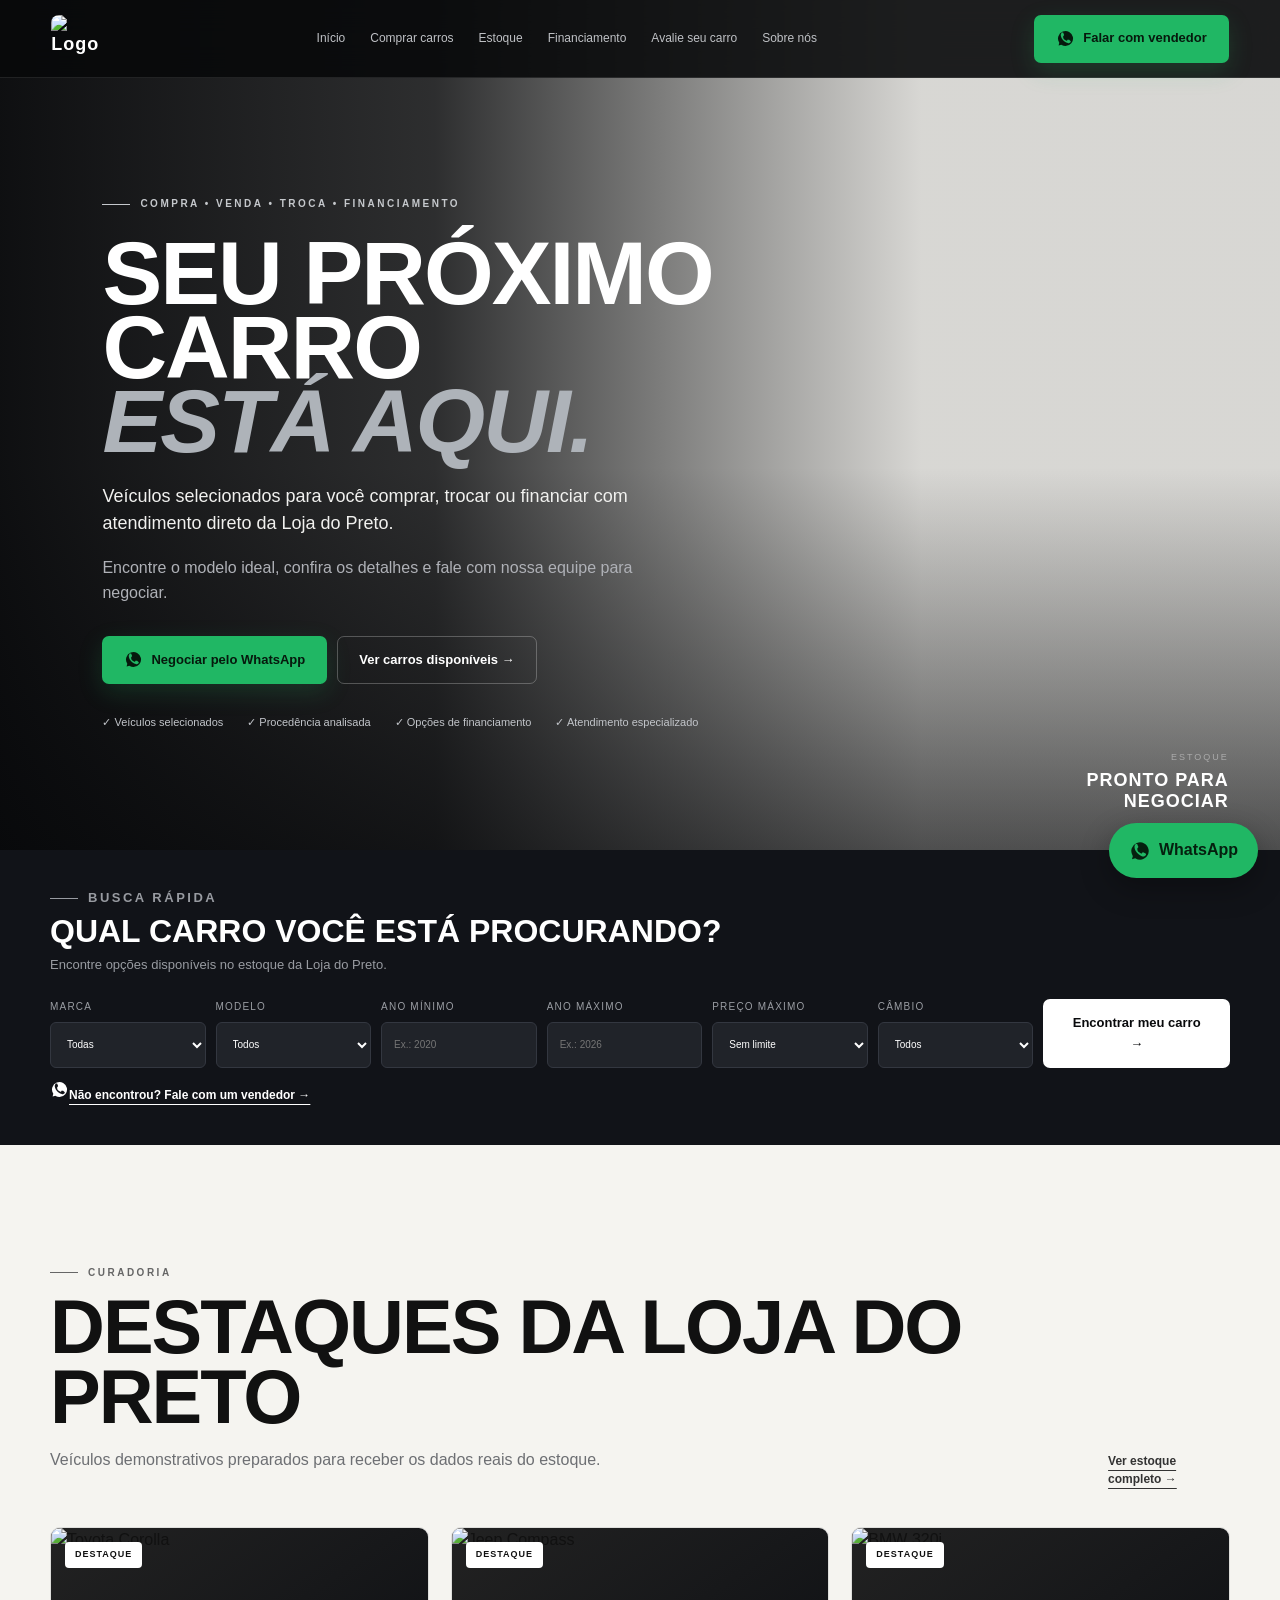
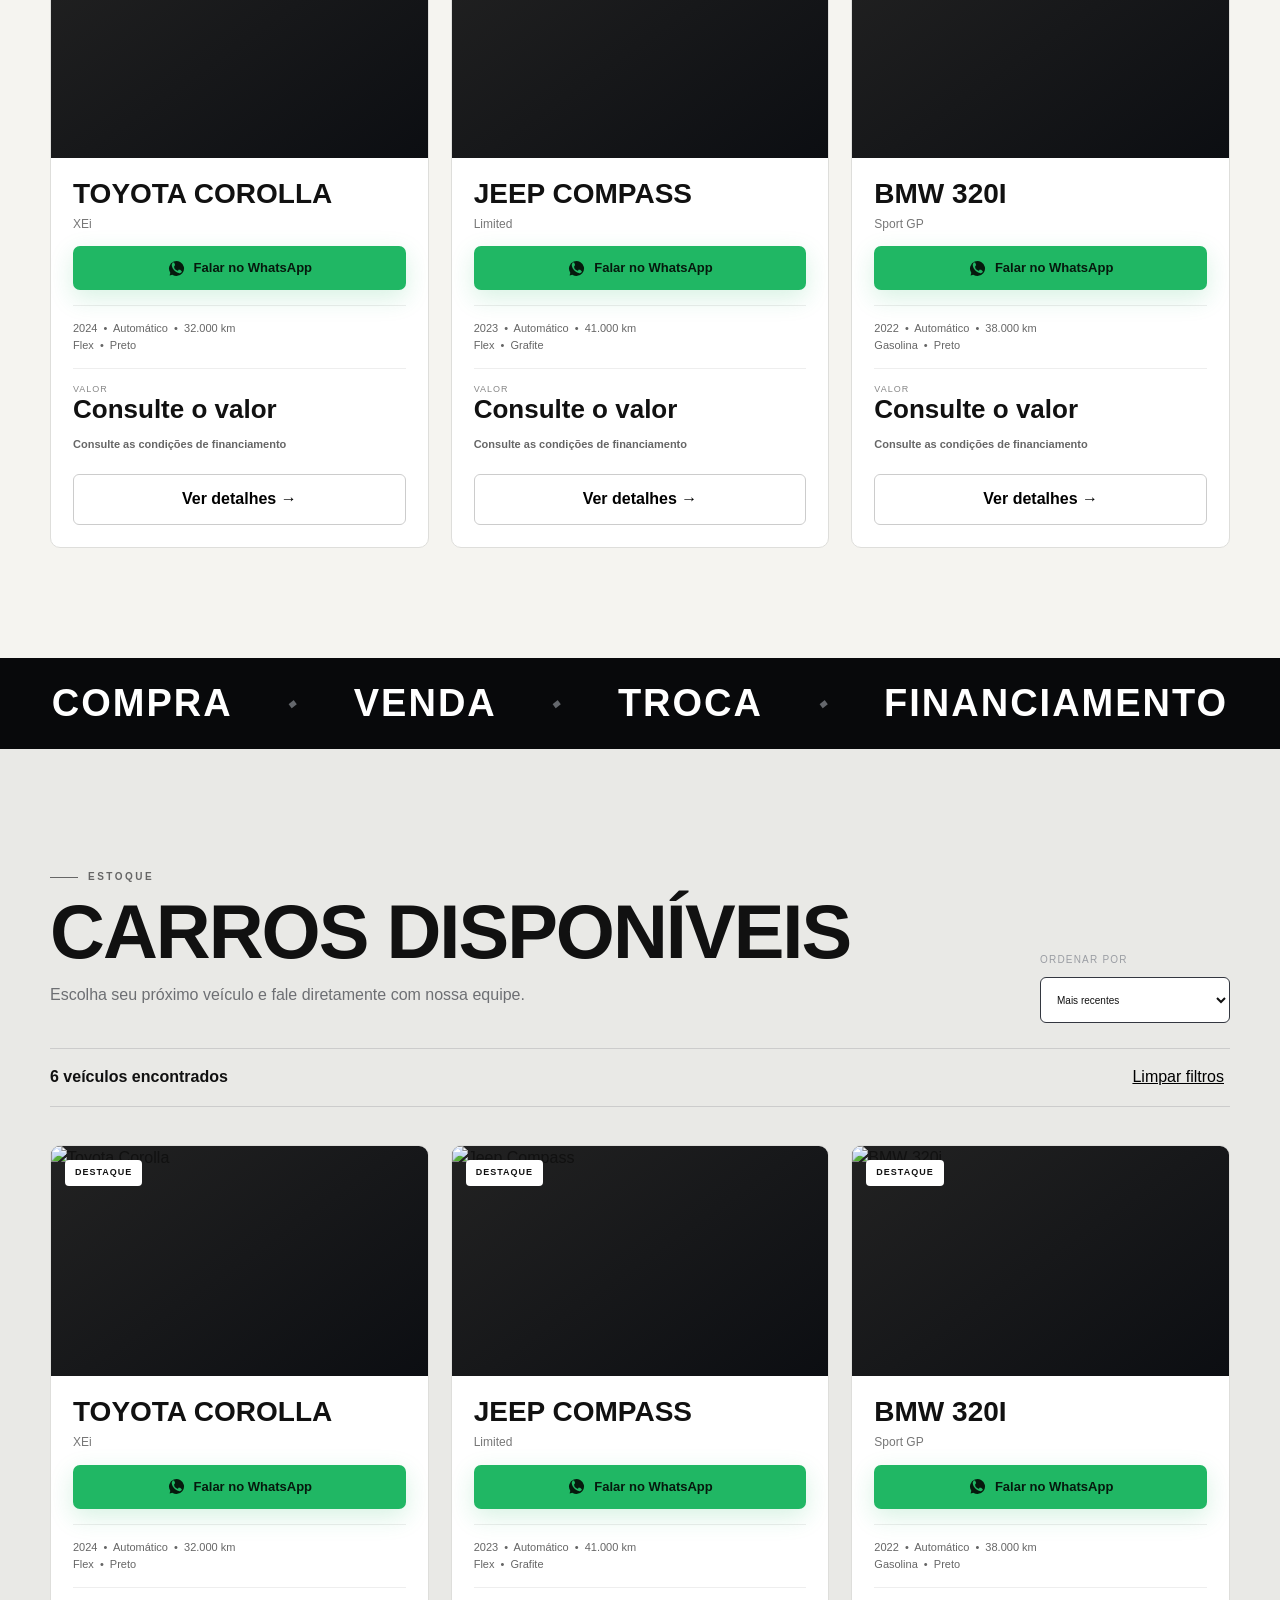
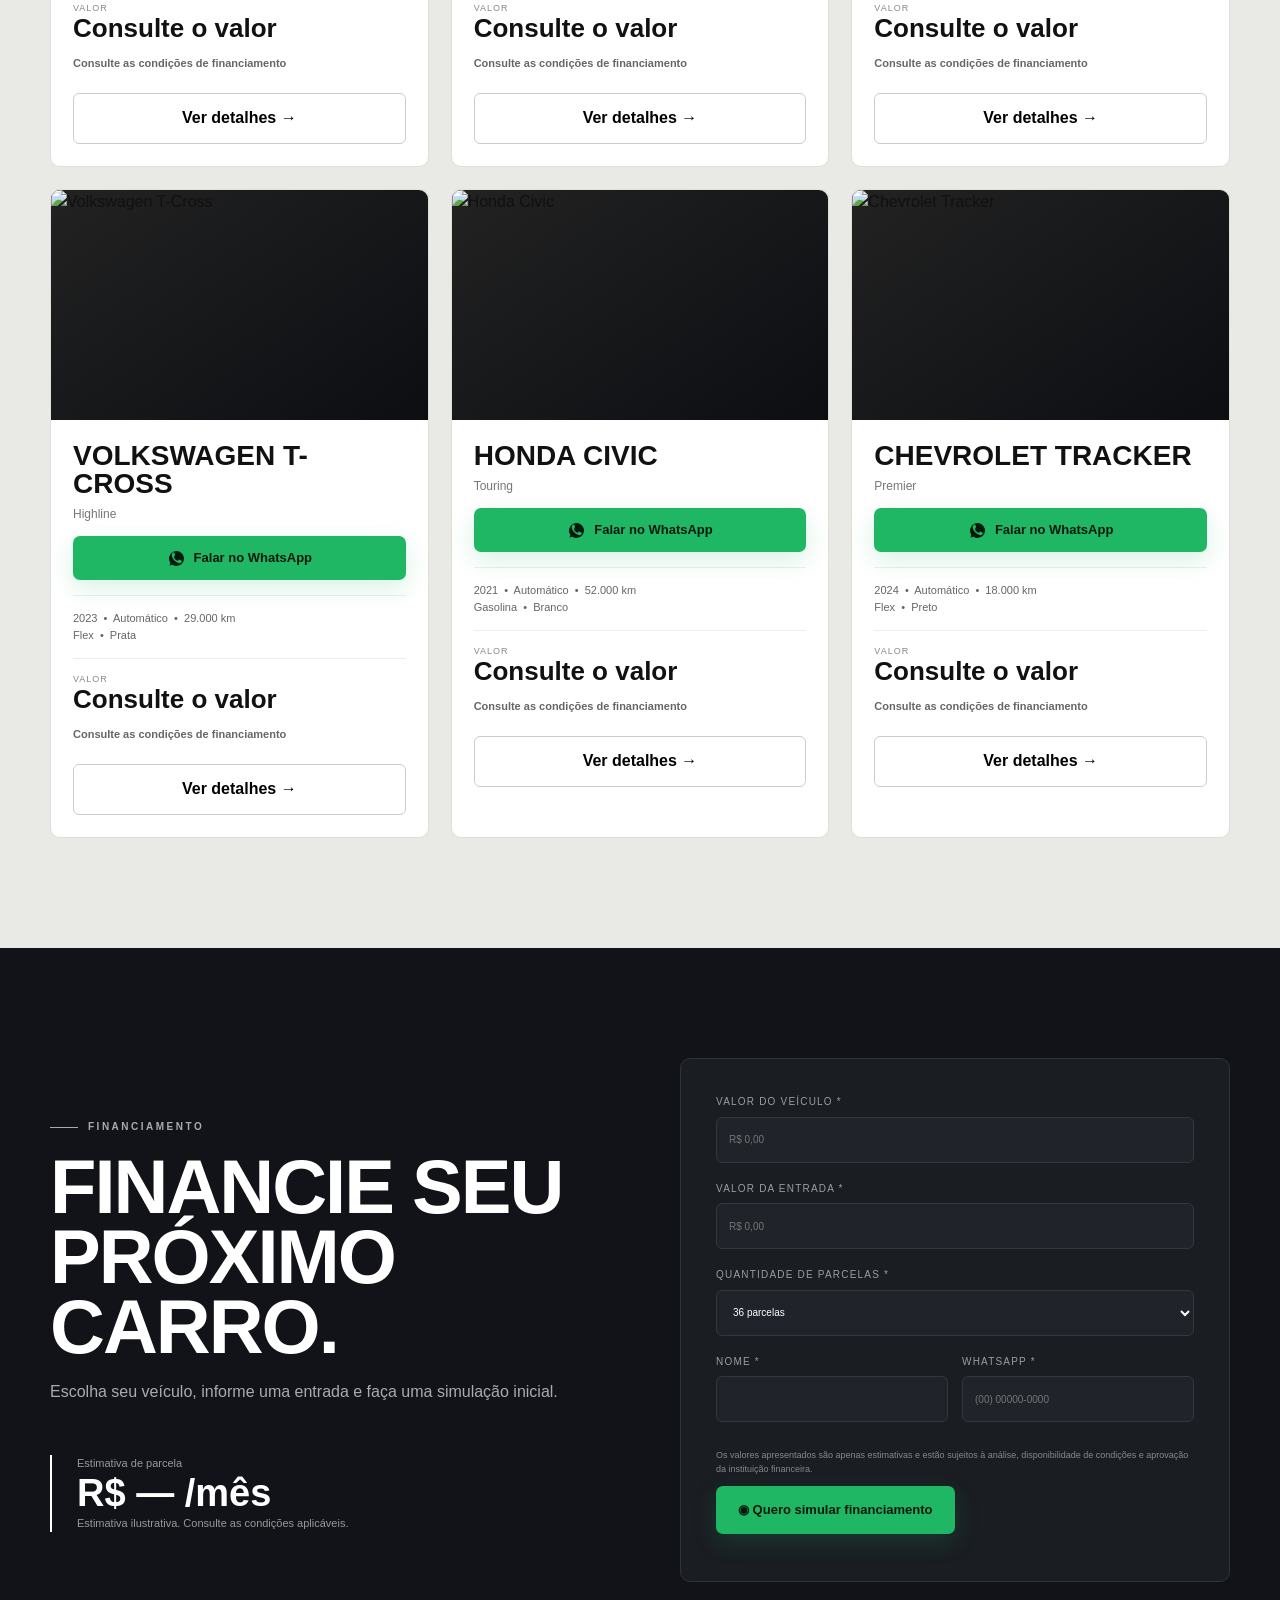
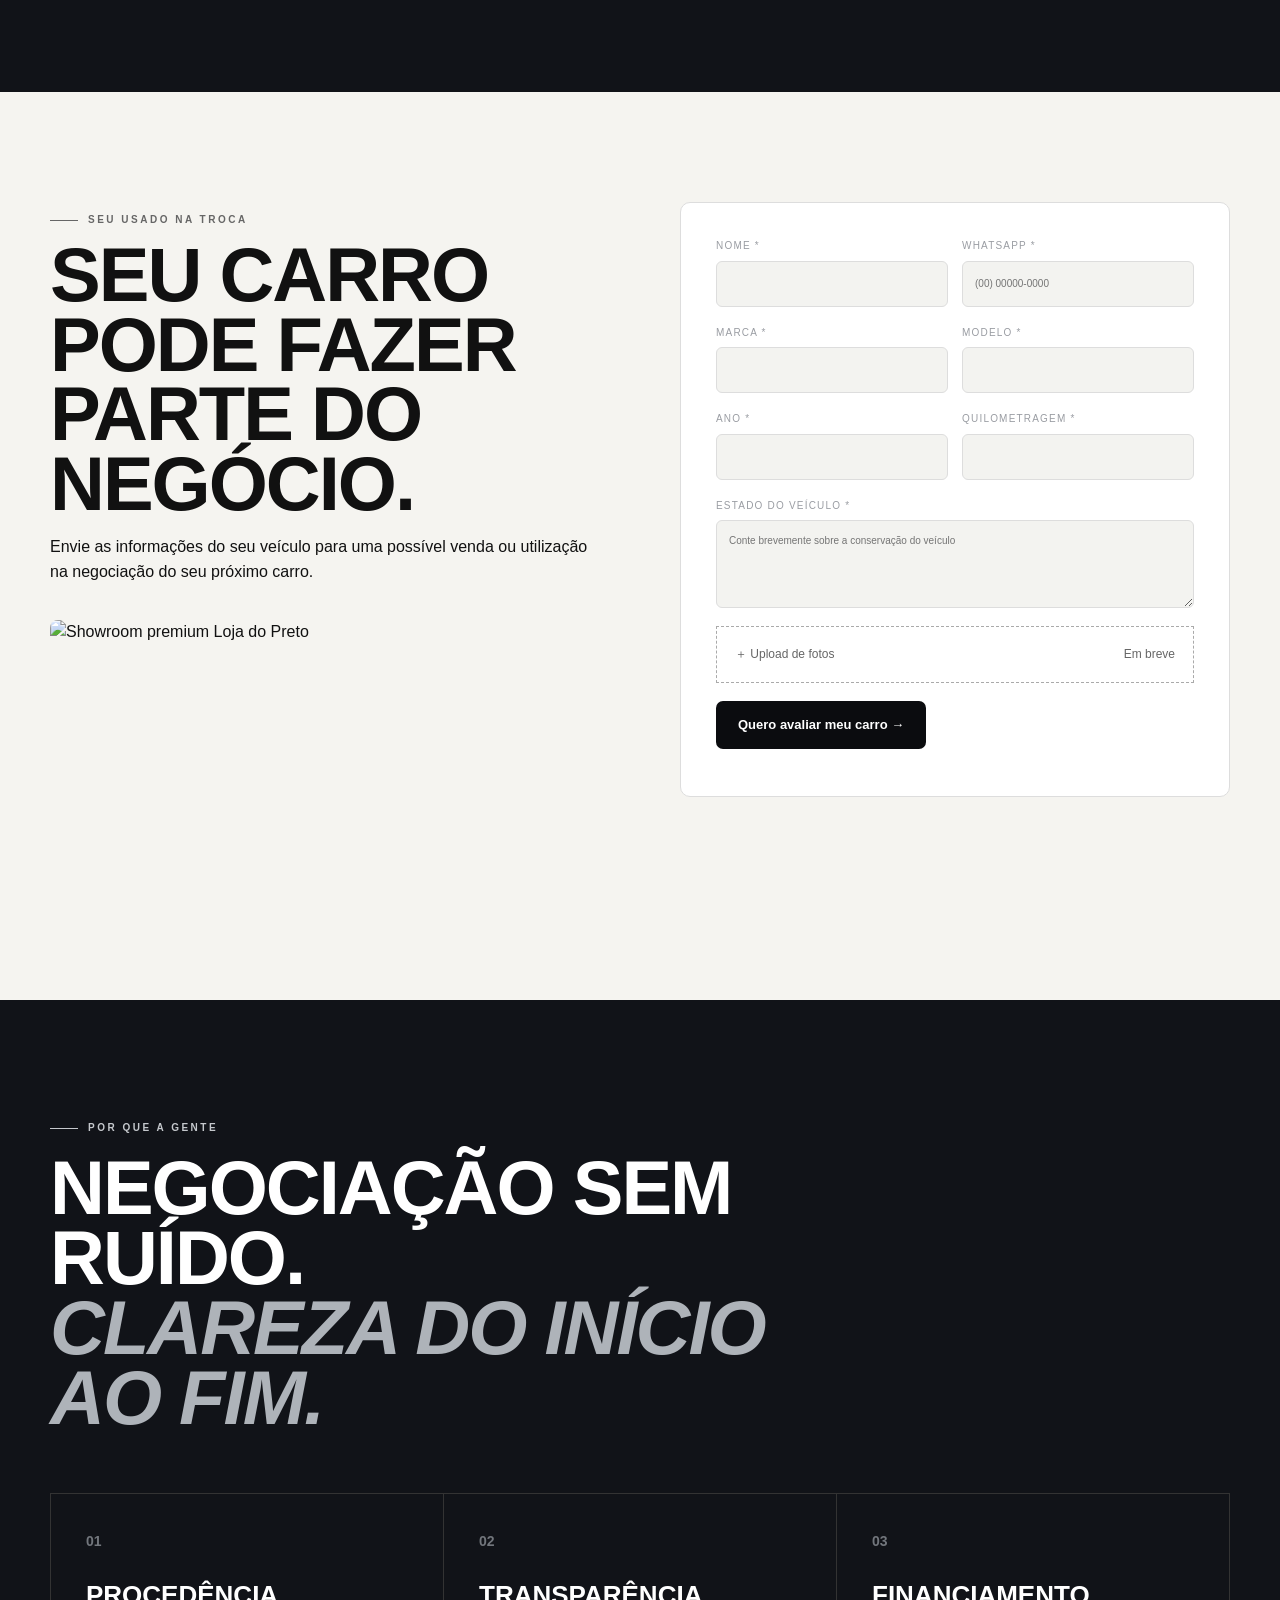
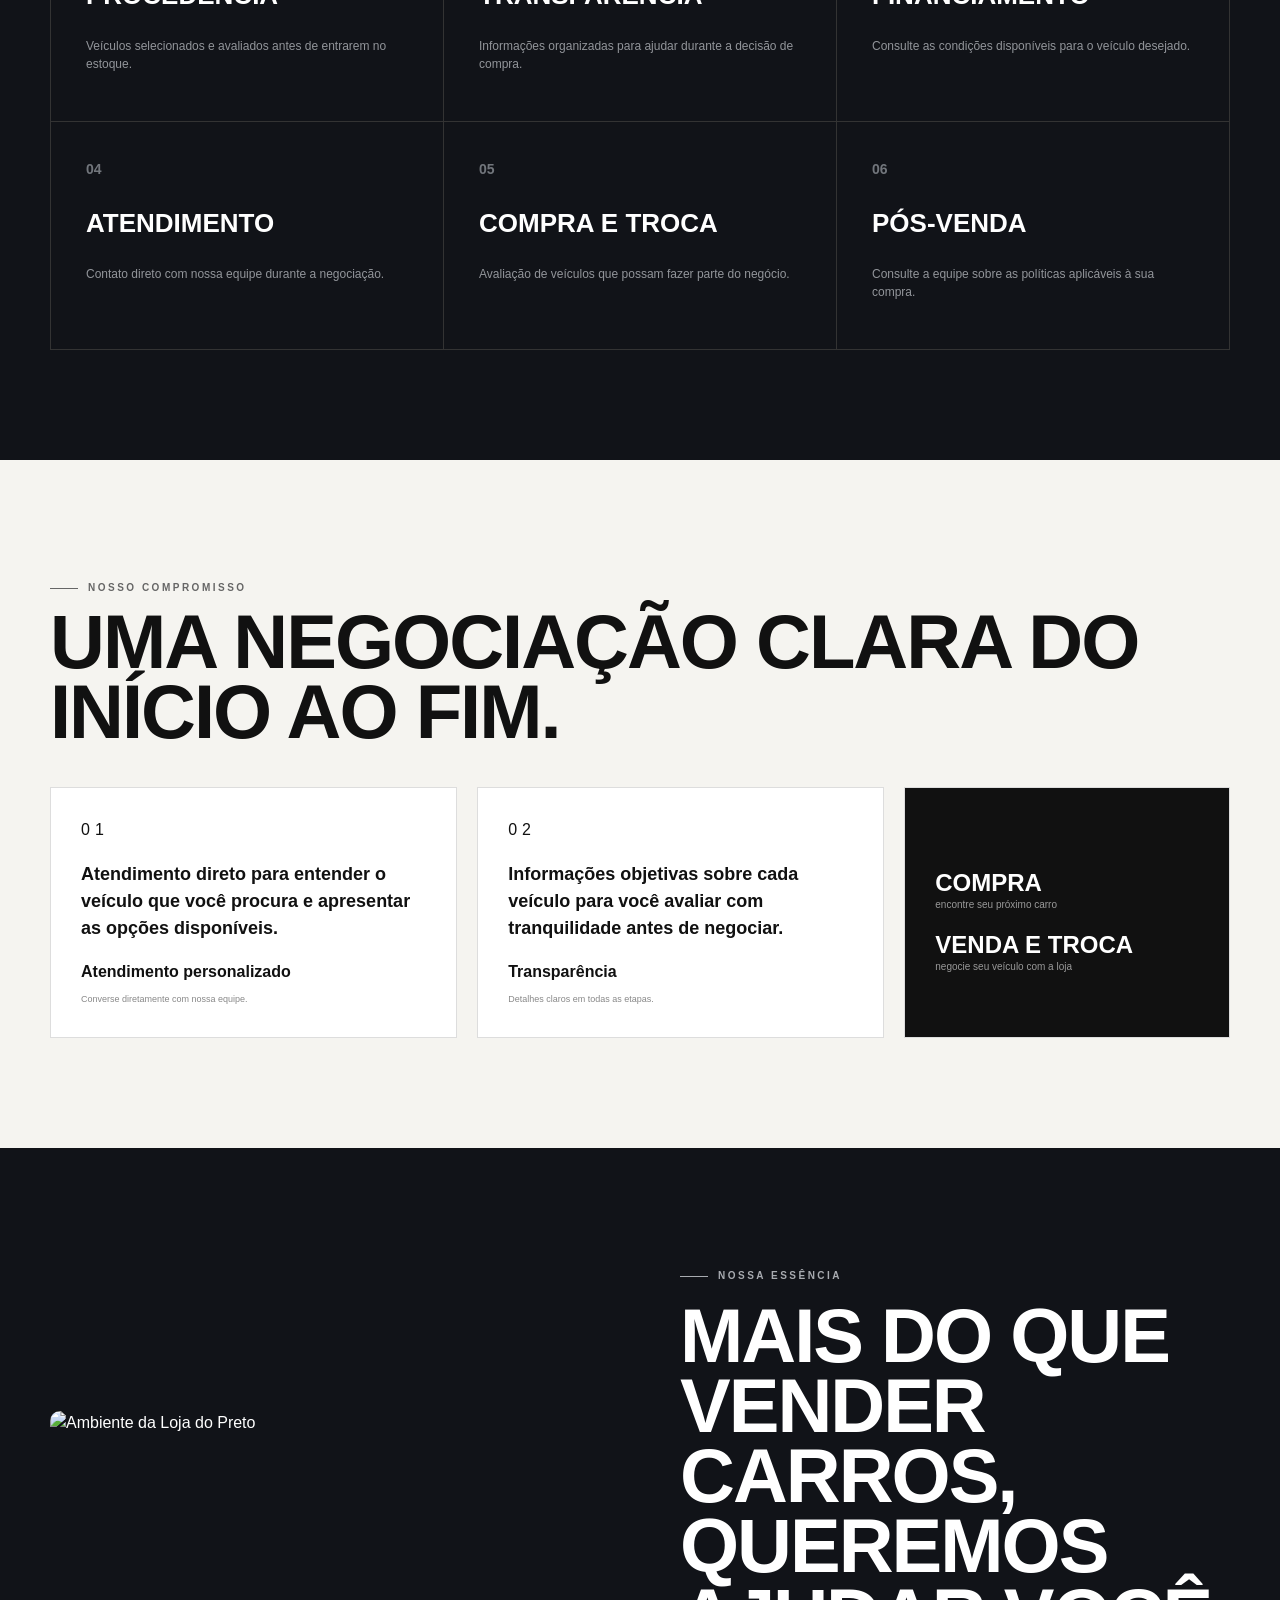
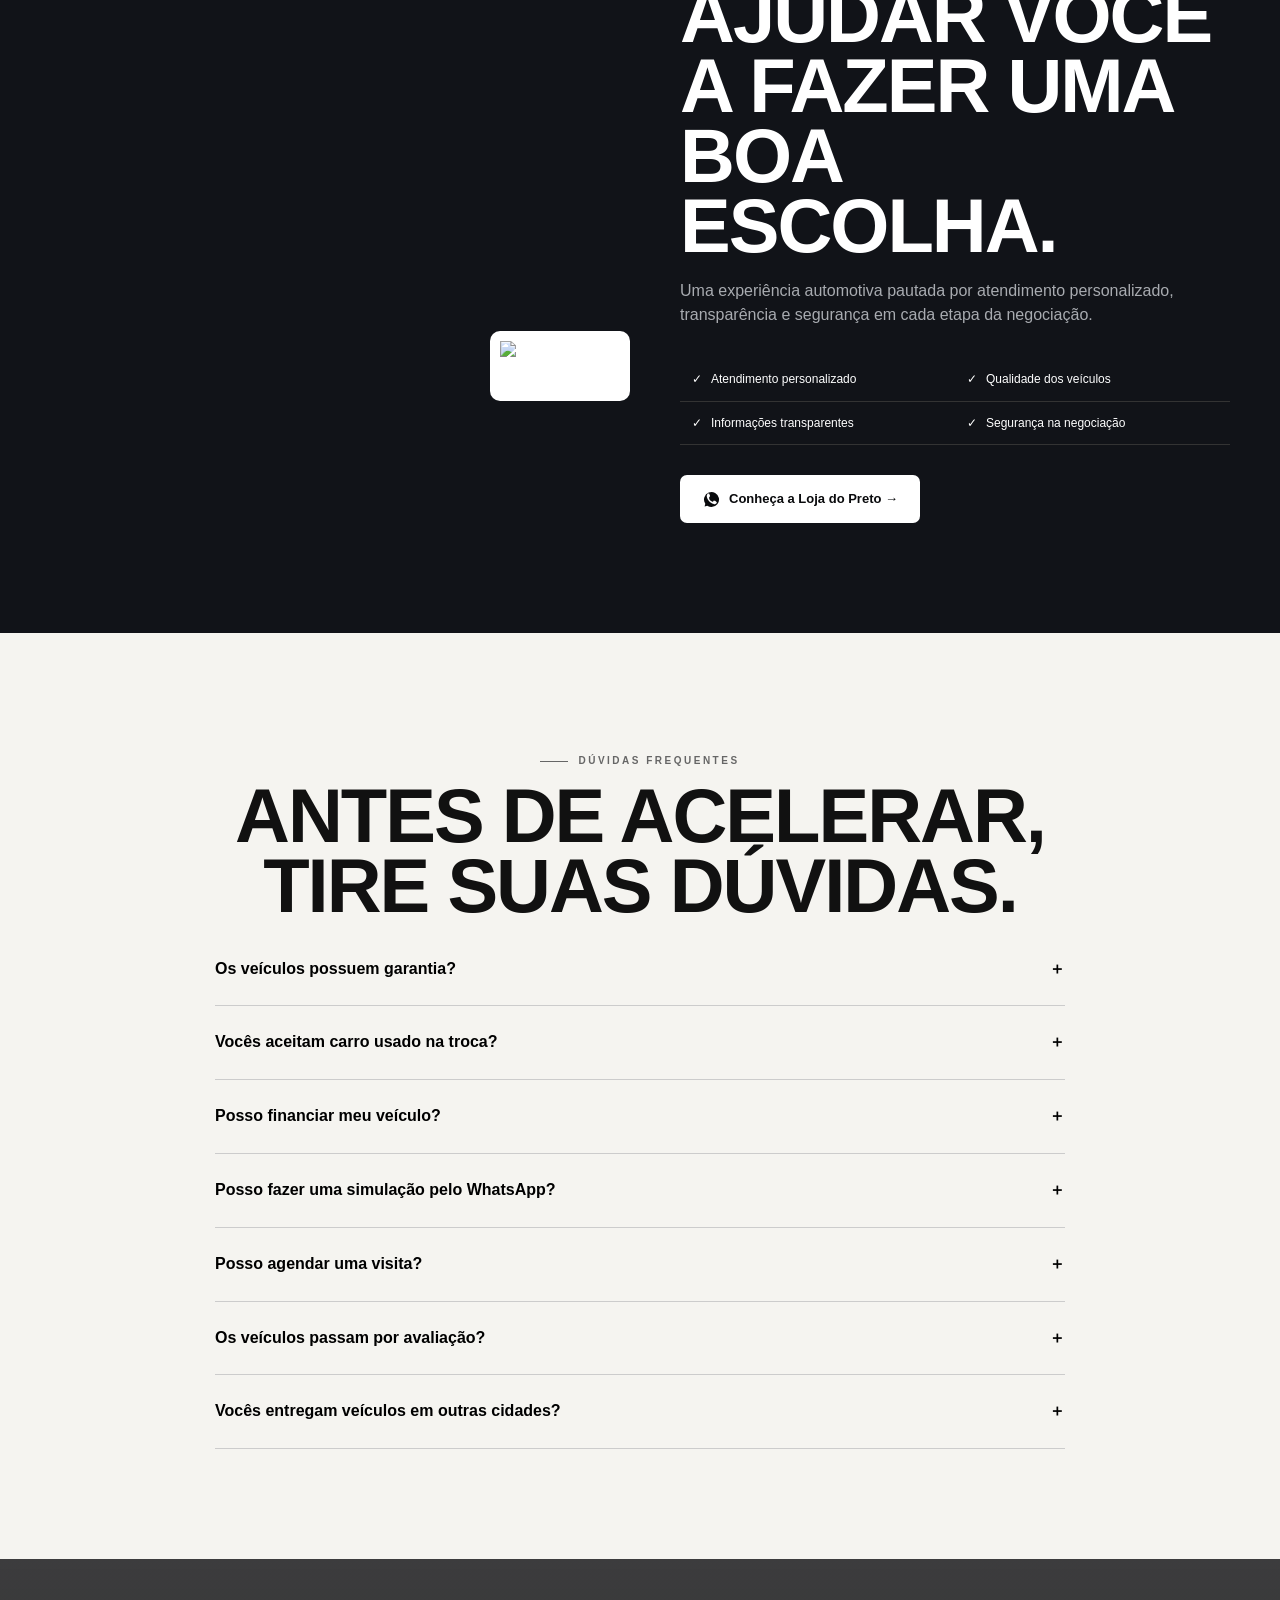
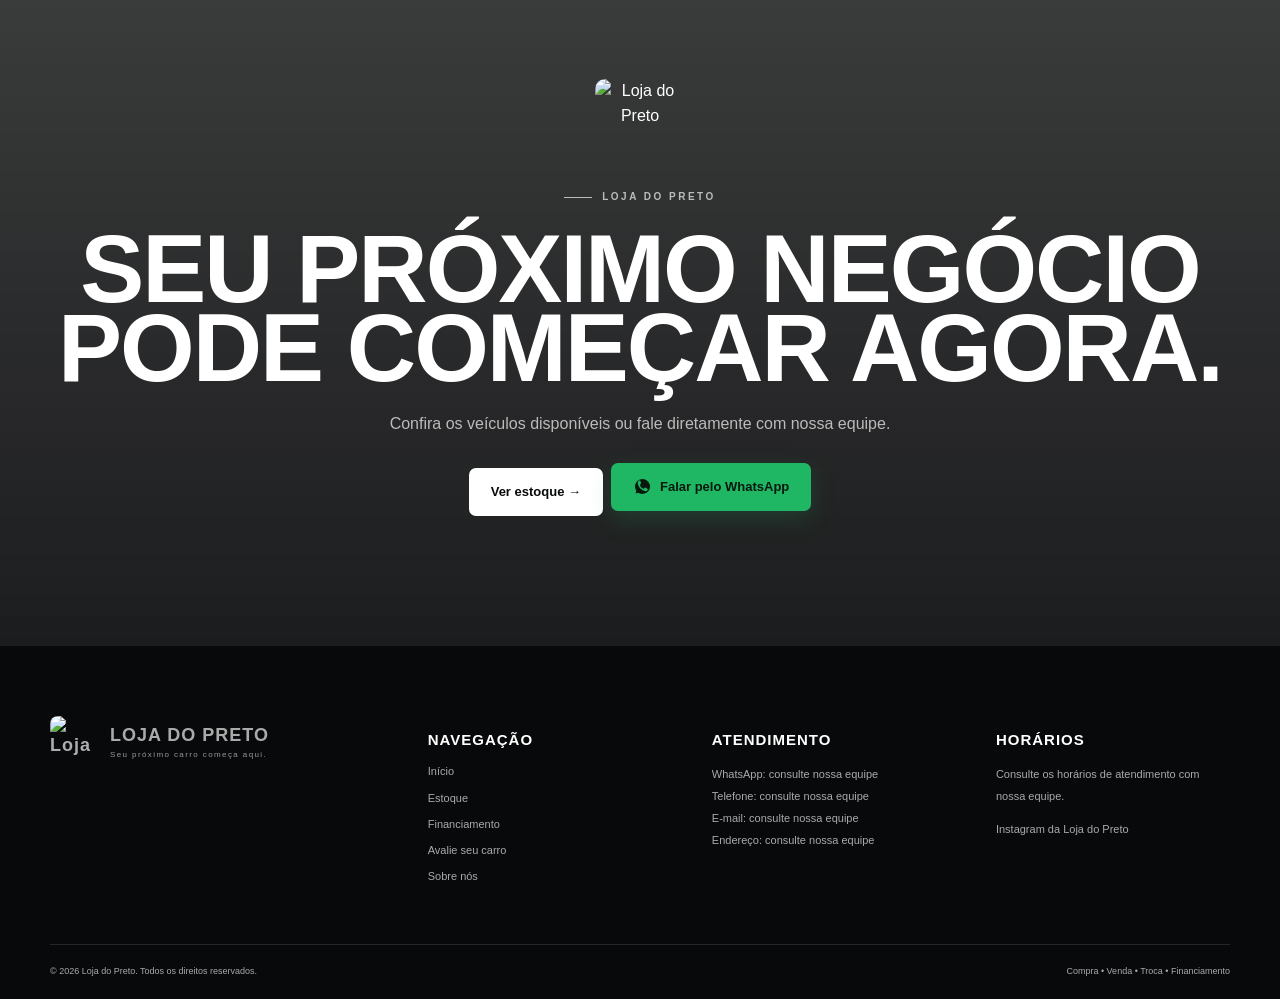
==== commit ed81f73c: "Corrigir logo visível no cabeçalho da landing page" ====
--- a/index.html
+++ b/index.html
@@ -18,7 +18,7 @@
 <body>
   <a class="skip" href="#main">Pular para o conteúdo</a>
   <header class="header" id="inicio">
-    <a class="brand" href="#inicio" aria-label="Loja do Preto — início"><img src="https://raw.githubusercontent.com/Sato190/loja-do-preto/main/assets/logo-clean.png" alt="Loja do Preto"><span>LOJA DO PRETO<small>Compra • Venda • Troca</small></span></a>
+    <a class="brand header-brand" href="#inicio" aria-label="Loja do Preto — início"><img src="https://raw.githubusercontent.com/Sato190/loja-do-preto/main/assets/logo-clean.png?v=2" alt="Logo Loja do Preto"></a>
     <nav id="nav" aria-label="Navegação principal"><a href="#inicio">Início</a><a href="#estoque">Comprar carros</a><a href="#estoque">Estoque</a><a href="#financiamento">Financiamento</a><a href="#avaliacao">Avalie seu carro</a><a href="#sobre">Sobre nós</a></nav>
     <a class="btn btn-wa header-wa" data-wa data-message="Olá! Gostaria de falar com um vendedor da Loja do Preto.">◉ Falar com vendedor</a>
     <button class="menu" aria-label="Abrir menu" aria-expanded="false" aria-controls="nav"><span></span><span></span><span></span></button>
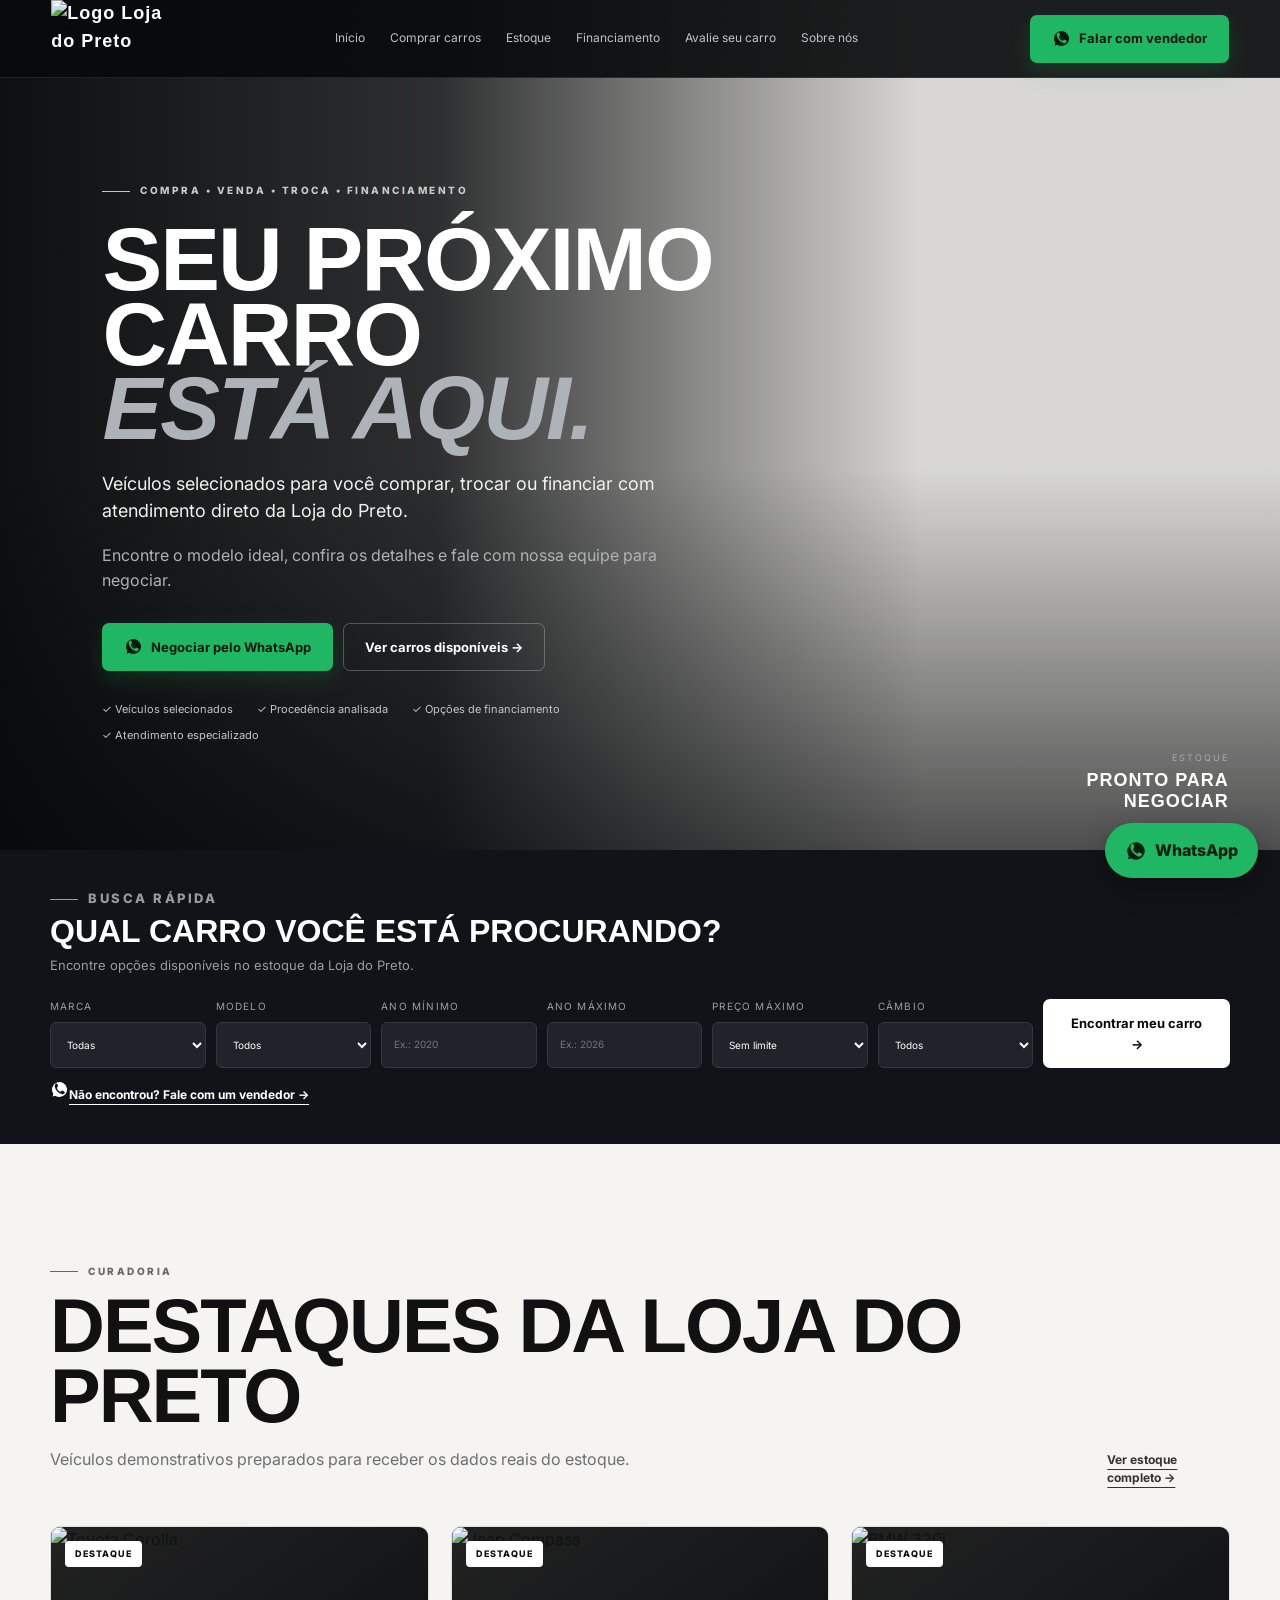
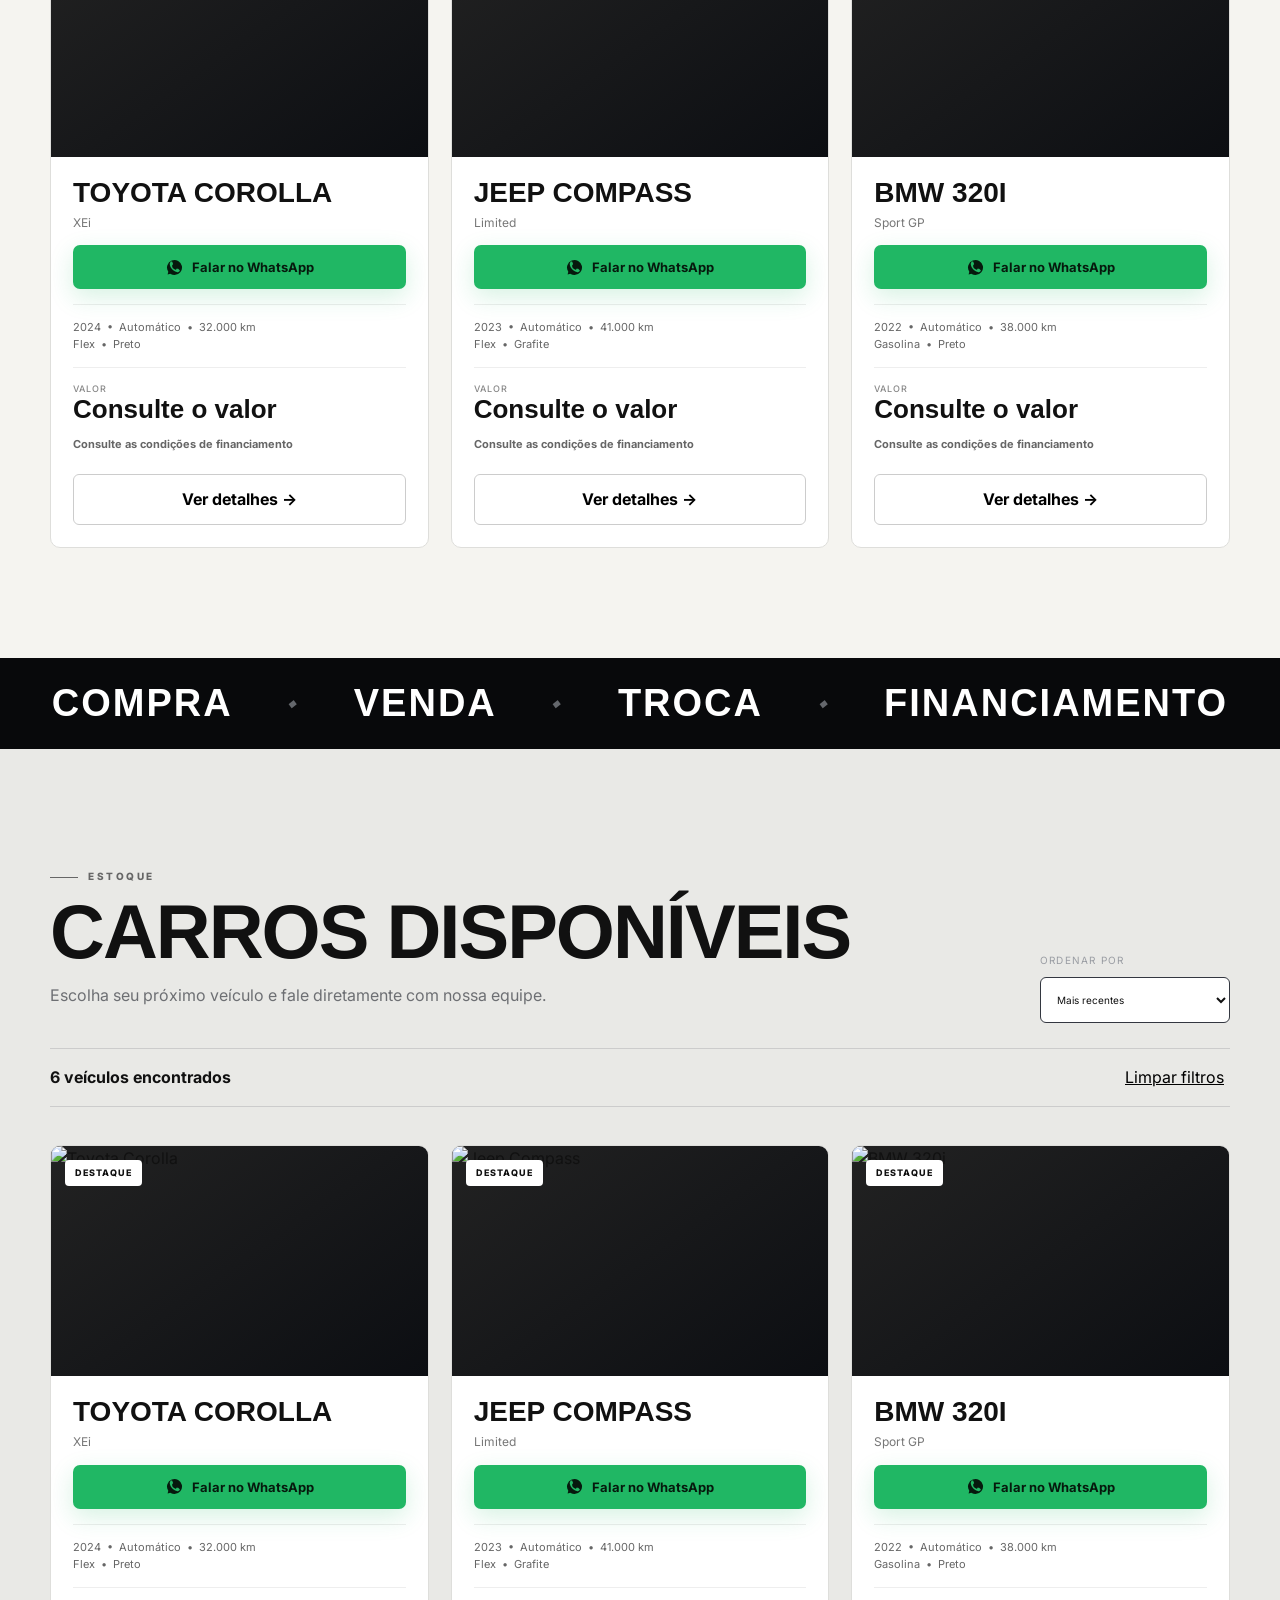
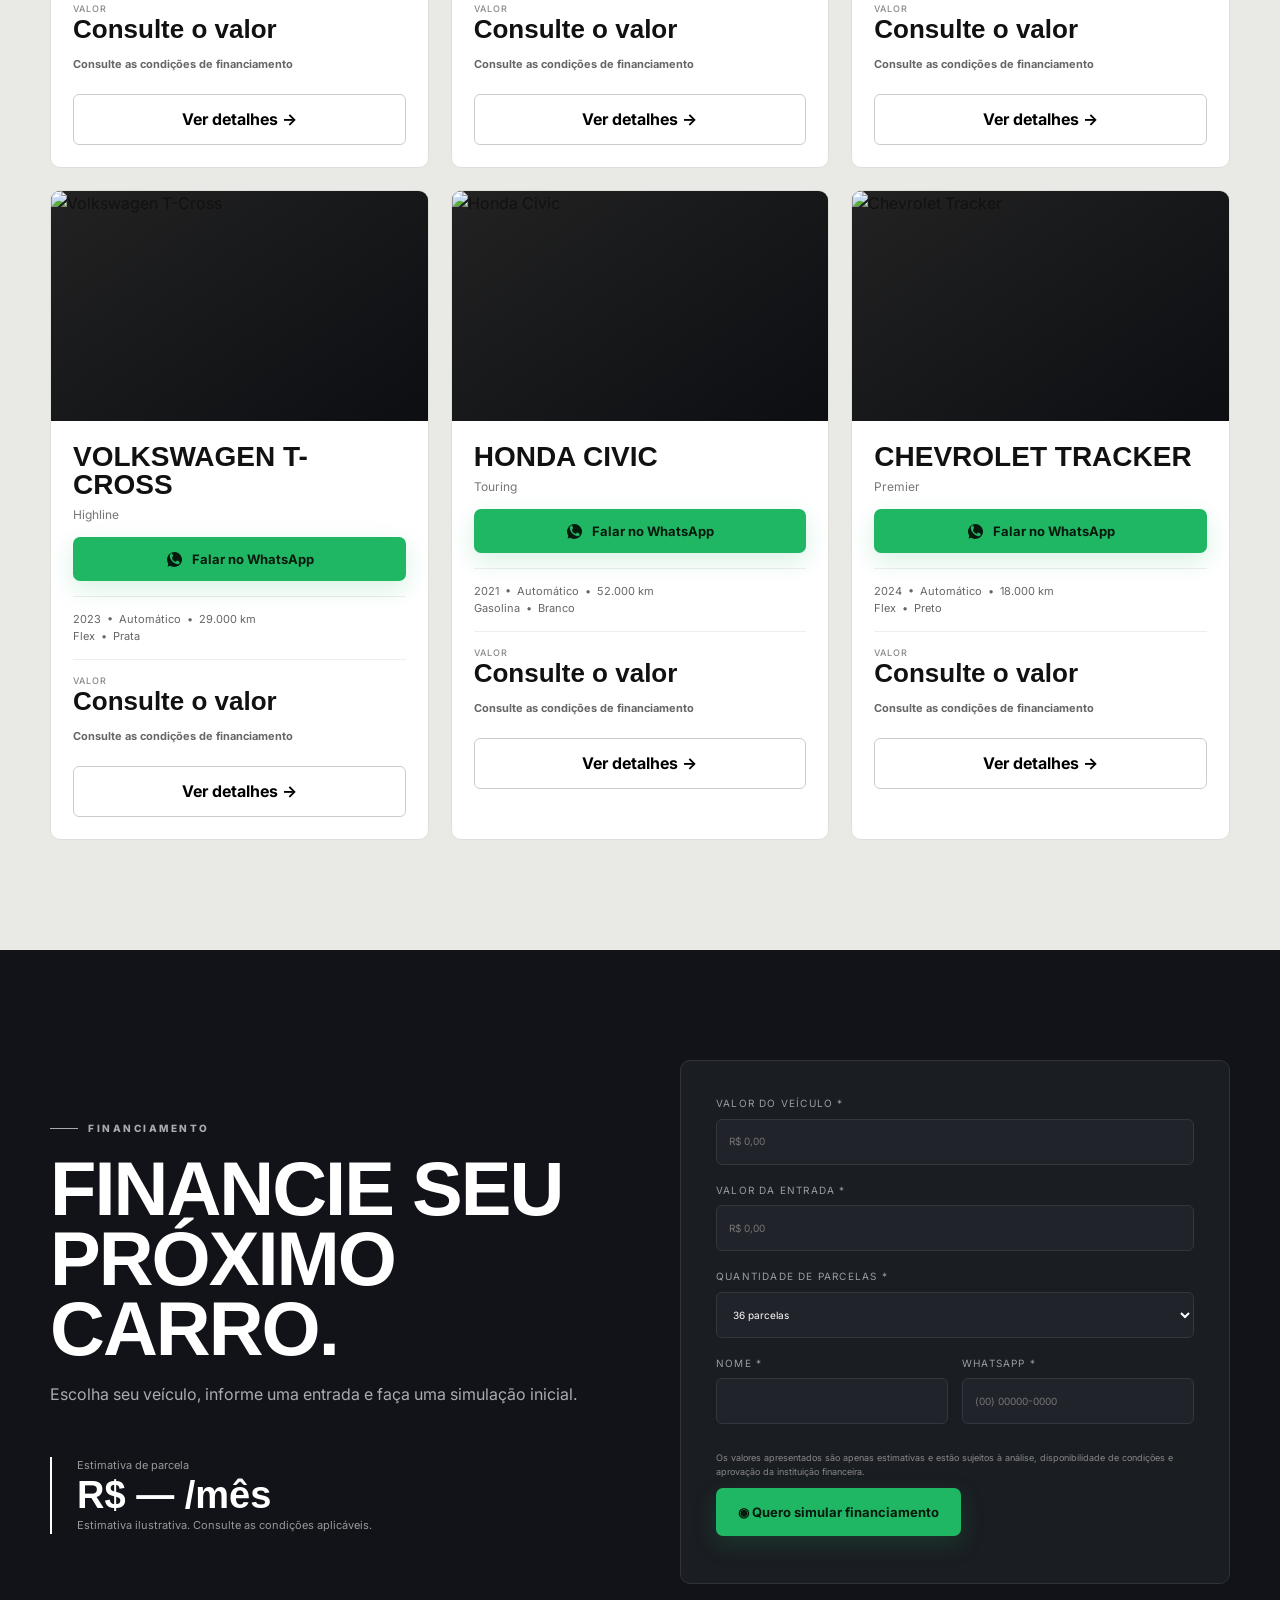
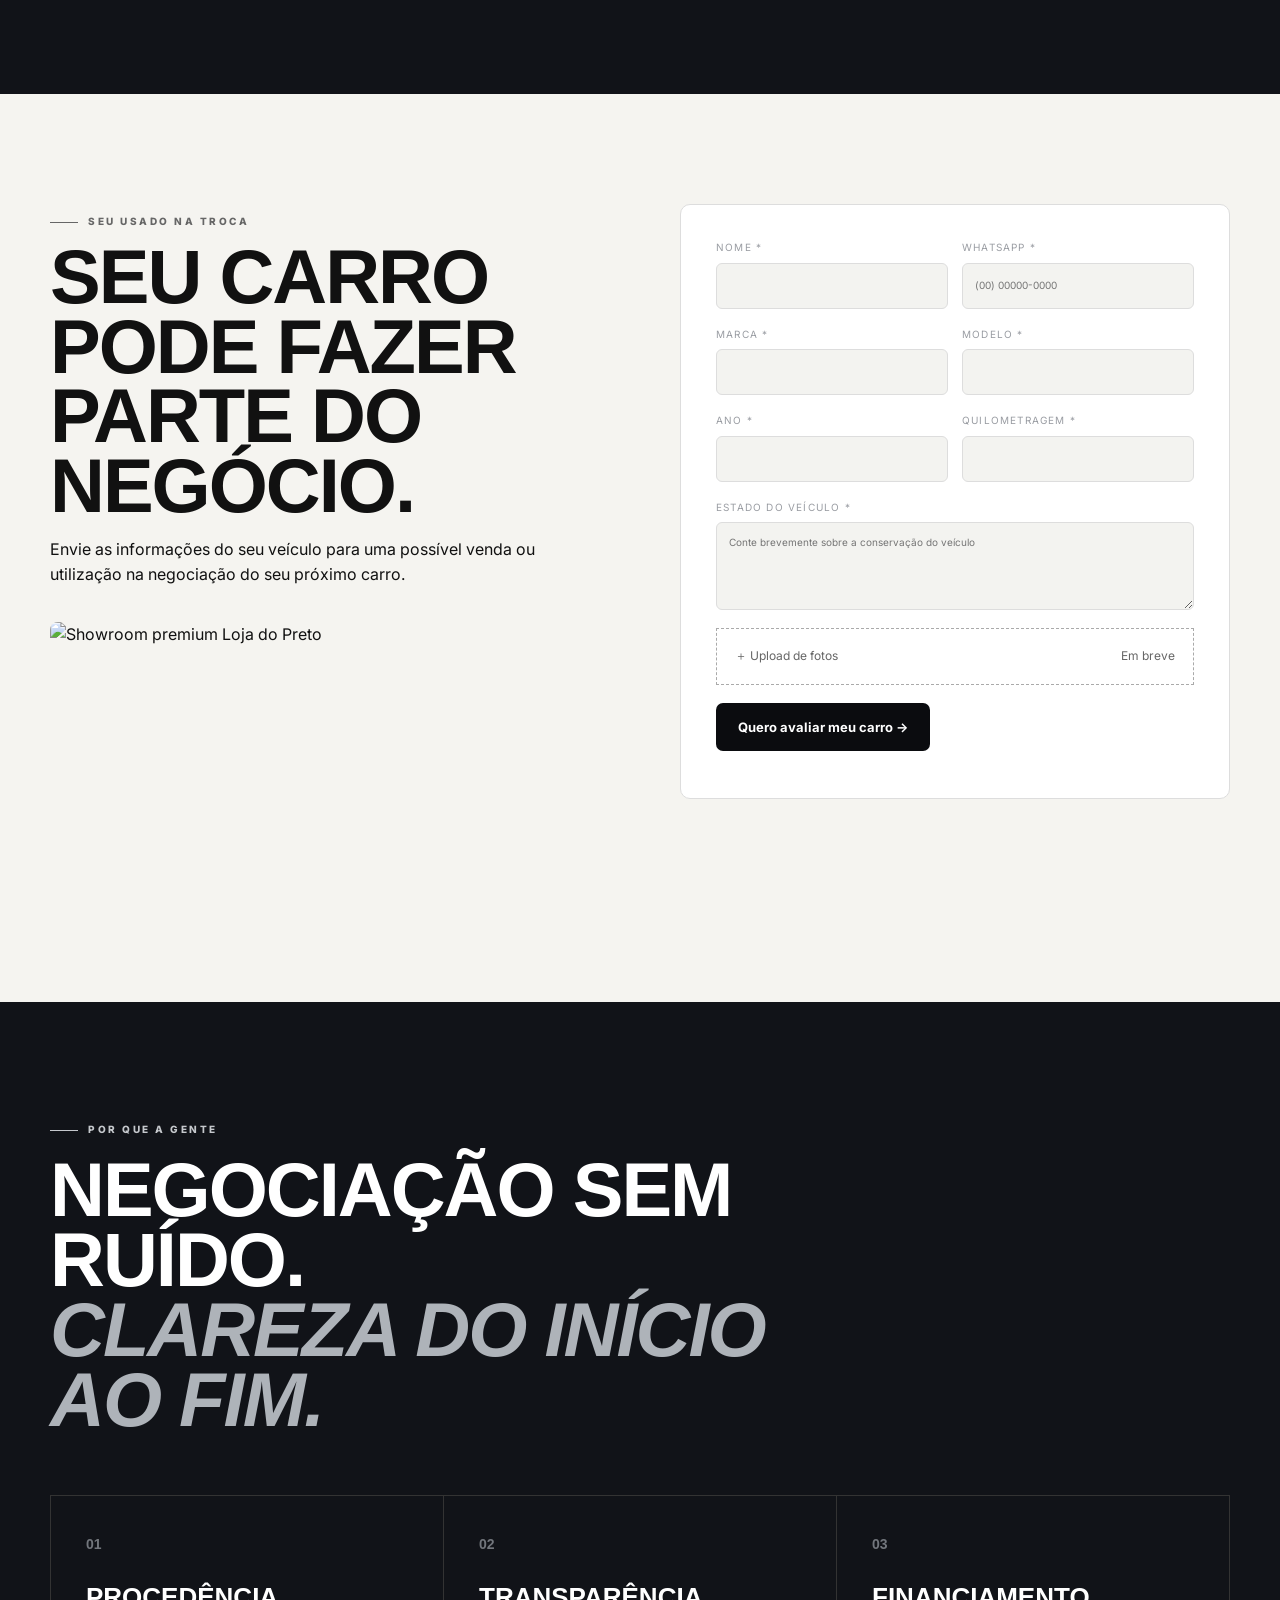
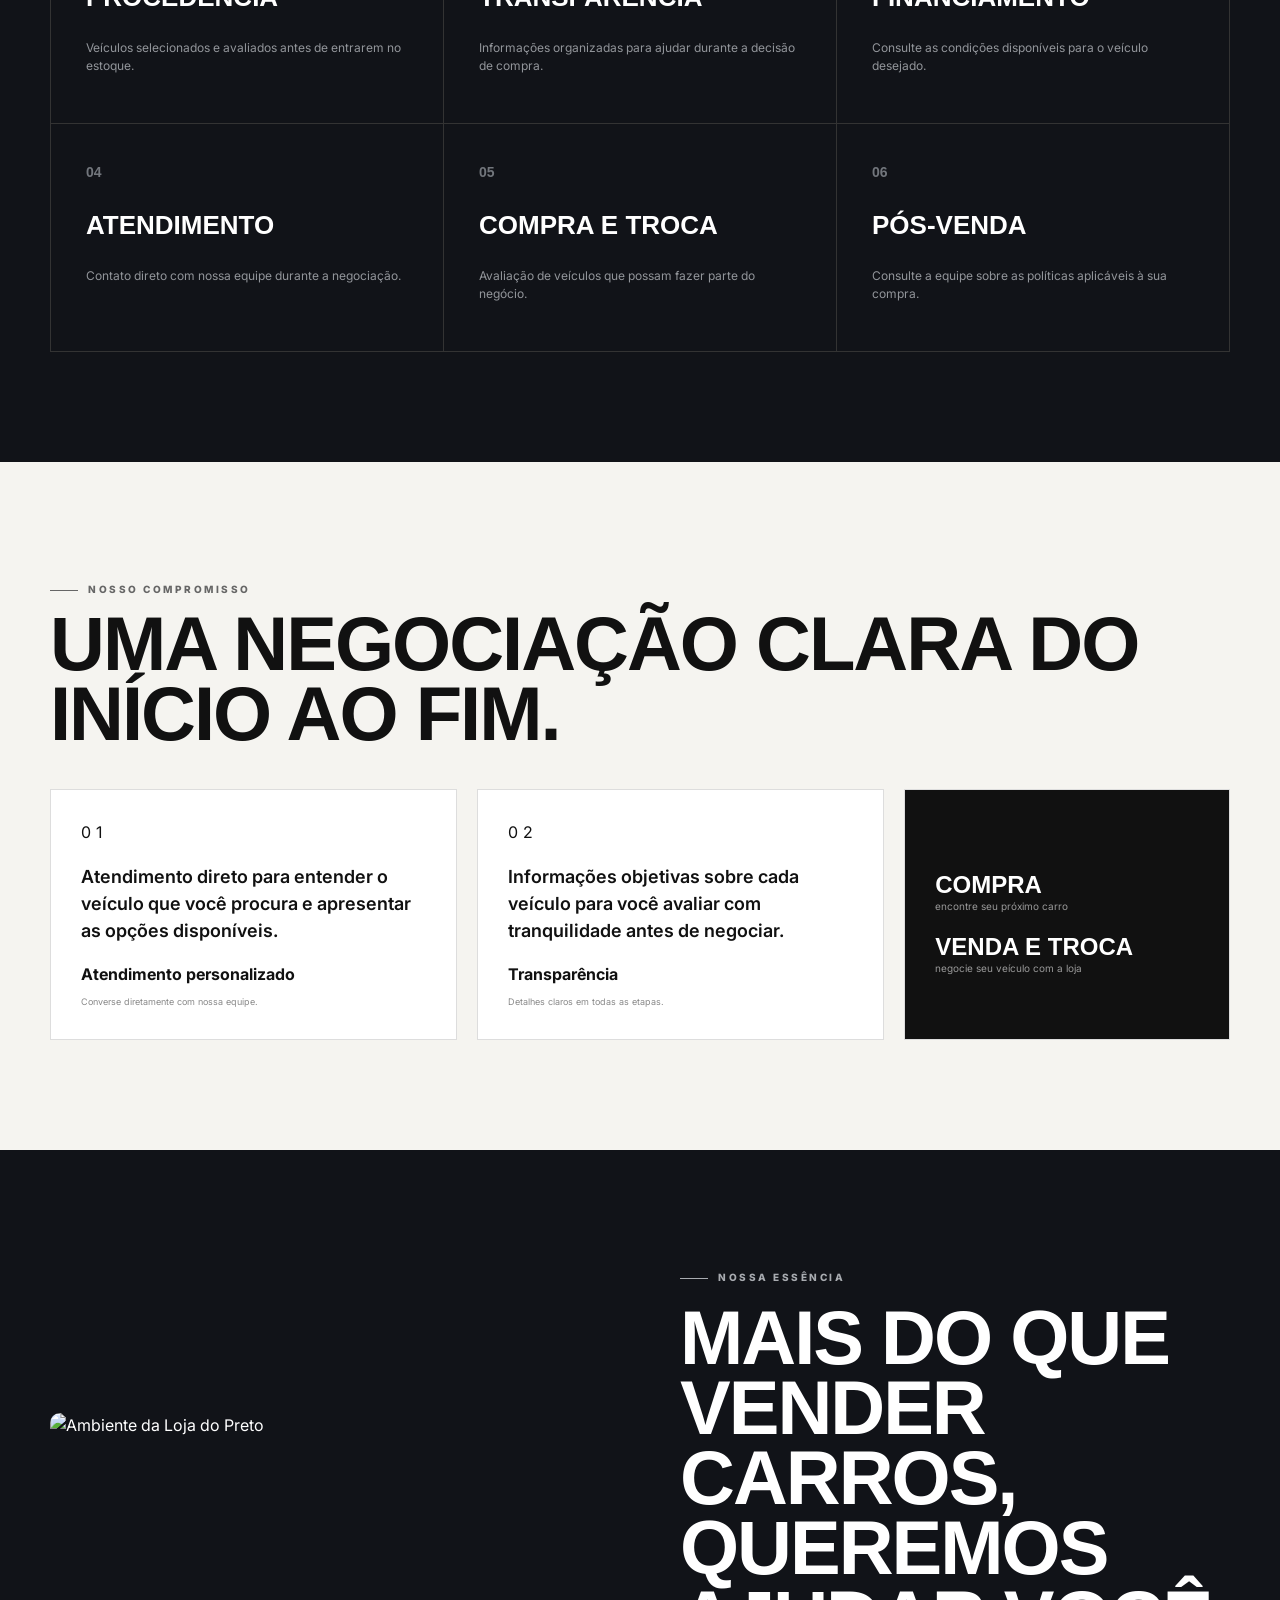
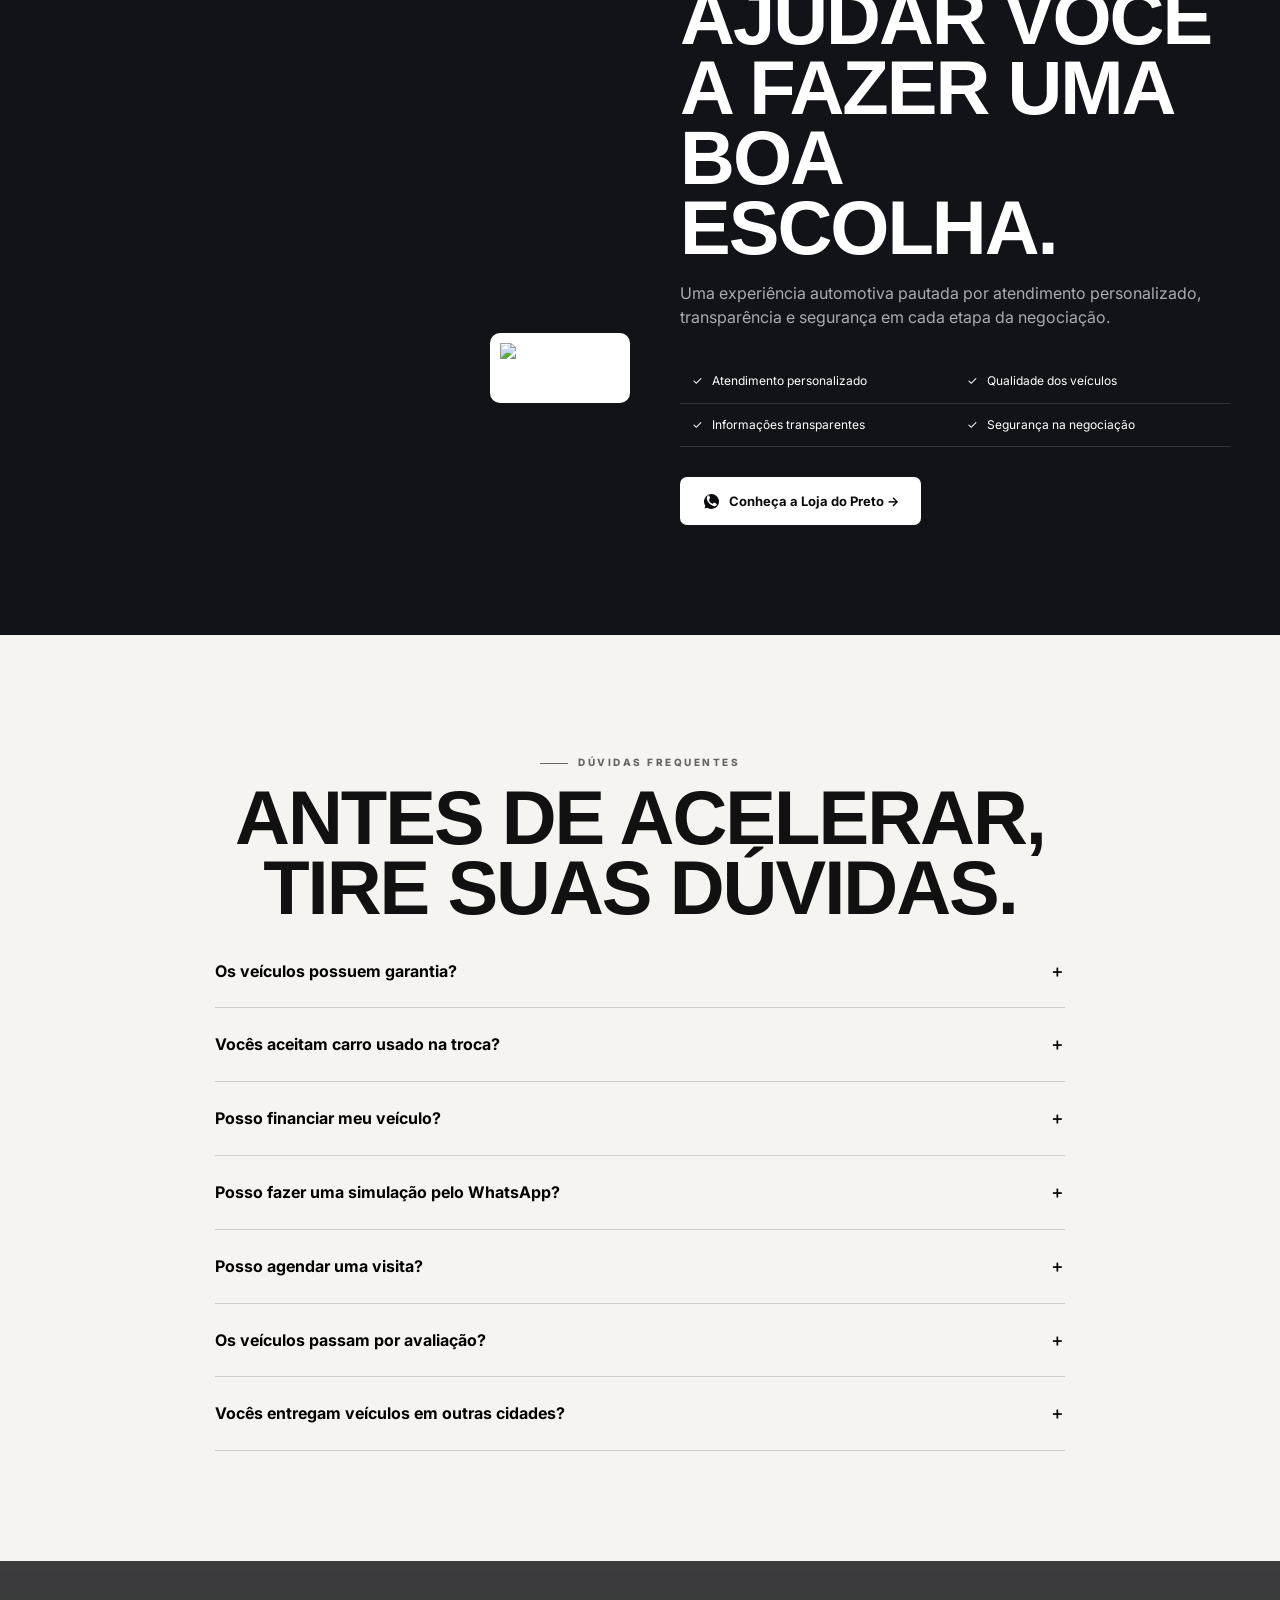
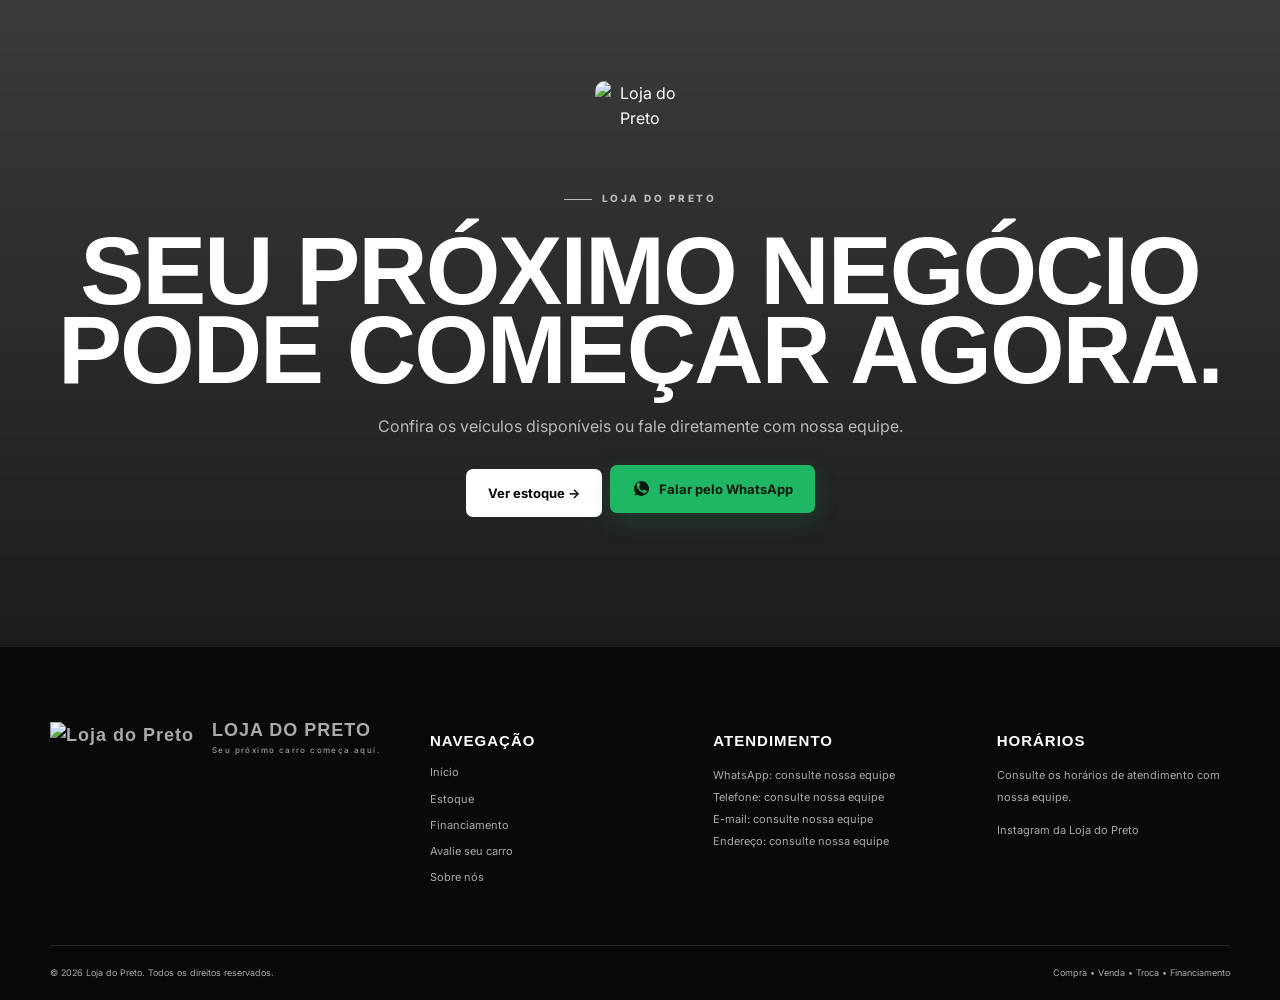
==== commit 742fc8d2: "Atualiza carregamento das fontes premium" ====
--- a/index.html
+++ b/index.html
@@ -12,6 +12,9 @@
   <meta property="og:type" content="website">
   <meta property="og:image" content="https://raw.githubusercontent.com/Sato190/loja-do-preto/main/assets/hero-showroom.jpg">
   <link rel="icon" href="https://raw.githubusercontent.com/Sato190/loja-do-preto/main/assets/logo-clean.png">
+  <link rel="preconnect" href="https://fonts.googleapis.com">
+  <link rel="preconnect" href="https://fonts.gstatic.com" crossorigin>
+  <link href="https://fonts.googleapis.com/css2?family=Inter:wght@400;500;600&family=Manrope:wght@600;700;800&display=swap" rel="stylesheet">
   <link rel="stylesheet" href="styles.css">
   <link rel="stylesheet" href="local.css">
 </head>
--- a/styles.css
+++ b/styles.css
@@ -2,3 +2,4 @@
 @media(max-width:1050px){.header nav{display:none;position:absolute;top:78px;left:0;right:0;background:#0b0c0f;padding:24px;flex-direction:column;align-items:flex-start}.header nav.open{display:flex}.header-wa{margin-left:auto}.menu{display:block}.menu span{display:block;width:24px;height:2px;background:#fff;margin:5px}.filter-grid{grid-template-columns:repeat(3,1fr)}.vehicle-grid{grid-template-columns:repeat(2,1fr)}}
 @media(max-width:720px){.header{height:66px;padding:0 16px}.brand span{font-size:14px}.brand img{width:40px;height:40px}.header-wa{display:none}.hero{min-height:720px;height:100svh;padding-top:66px;align-items:flex-end}.hero-bg{background-position:66% center}.hero-shade{background:linear-gradient(0deg,#050608 5%,rgba(5,6,8,.95) 42%,rgba(5,6,8,.12) 85%)}.hero-content{margin:0 20px 75px;width:auto}.hero h1{font-size:56px}.hero .lead{font-size:14px}.hero-content>p:not(.eyebrow):not(.lead){display:none}.hero-actions{flex-direction:column}.trust{display:grid;grid-template-columns:1fr 1fr;font-size:9px}.hero-index{display:none}.section{padding:75px 0}.container{width:min(100% - 30px,1180px)}.quick-head{align-items:center}.quick-head h2{font-size:26px}.filter-toggle{display:flex;padding:0 12px;min-height:40px}.filter-grid{display:none;grid-template-columns:1fr 1fr}.filter-grid.open{display:grid}.filter-grid .btn{grid-column:1/-1}.section-title{align-items:start;flex-direction:column}.section h2{font-size:48px}.vehicle-grid{grid-template-columns:1fr}.vehicle-photo{height:245px}.ticker span:nth-of-type(even),.ticker i:nth-of-type(even){display:none}.split{grid-template-columns:1fr;gap:45px}.form-card{padding:22px}.benefit-grid{grid-template-columns:1fr 1fr}.benefit-grid article{padding:22px;min-height:180px}.proof-grid{grid-template-columns:1fr}.about-image>img{height:380px}.about-badge{right:10px;bottom:-20px}.footer-grid{grid-template-columns:1fr 1fr}.footer-grid>div:first-child{grid-column:1/-1}.footer-bottom{display:grid;gap:9px}.floating-wa{right:12px;bottom:12px;padding:13px 16px}.modal-layout{grid-template-columns:1fr}.modal-photo{min-height:260px;height:260px;width:100%}.modal-info{padding:30px 22px}.modal-info h2{font-size:38px}}
 @media(max-width:430px){.filter-grid,.form-row,.benefit-grid,.checks{grid-template-columns:1fr}.vehicle-photo{height:220px}.footer-grid{grid-template-columns:1fr}.floating-wa span{display:none}.floating-wa{width:52px;height:52px;padding:0;display:grid;place-items:center}.proof article{padding:22px}}
+.header-brand{flex:0 0 auto;align-self:stretch}.header-brand img{width:112px;height:100%;object-fit:contain;border-radius:0;filter:none}.footer-brand img{width:150px;height:auto;object-fit:contain;border-radius:0;filter:none}@media(max-width:720px){.header-brand img{width:88px;height:100%}}
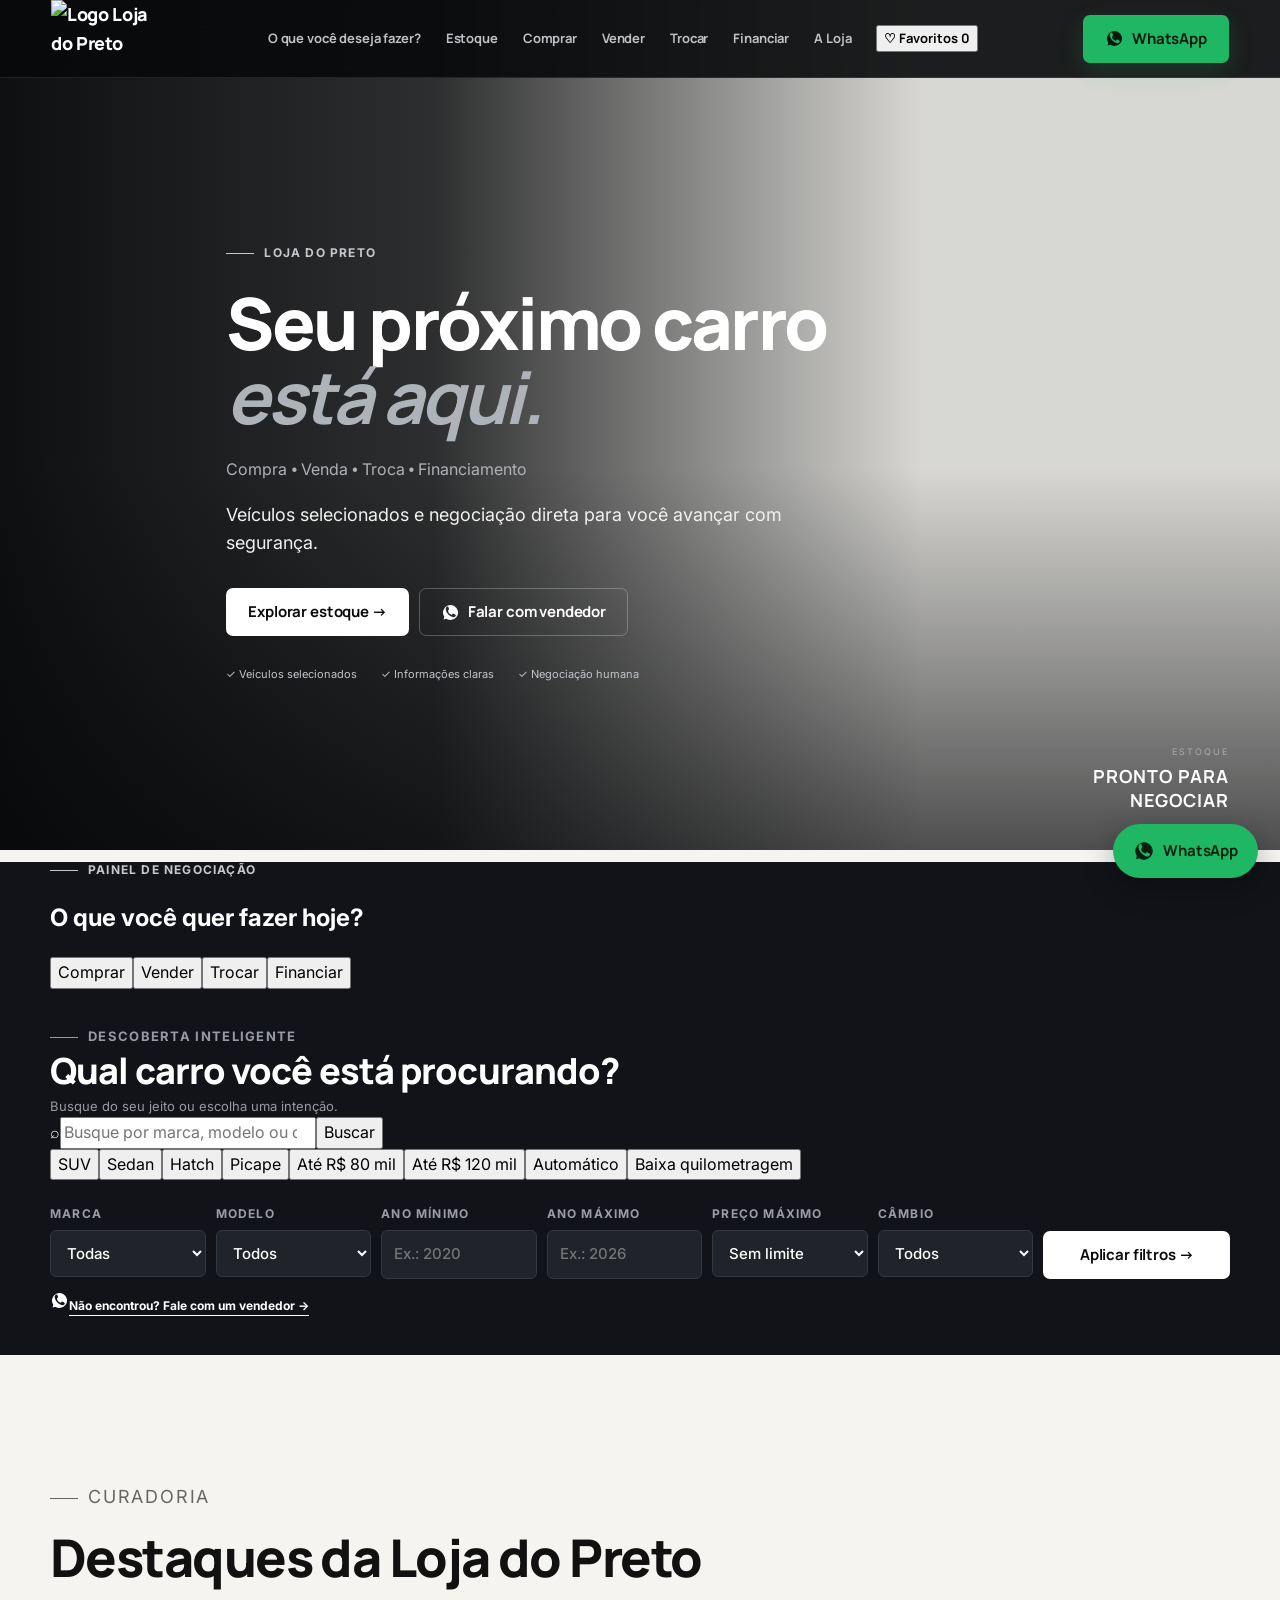
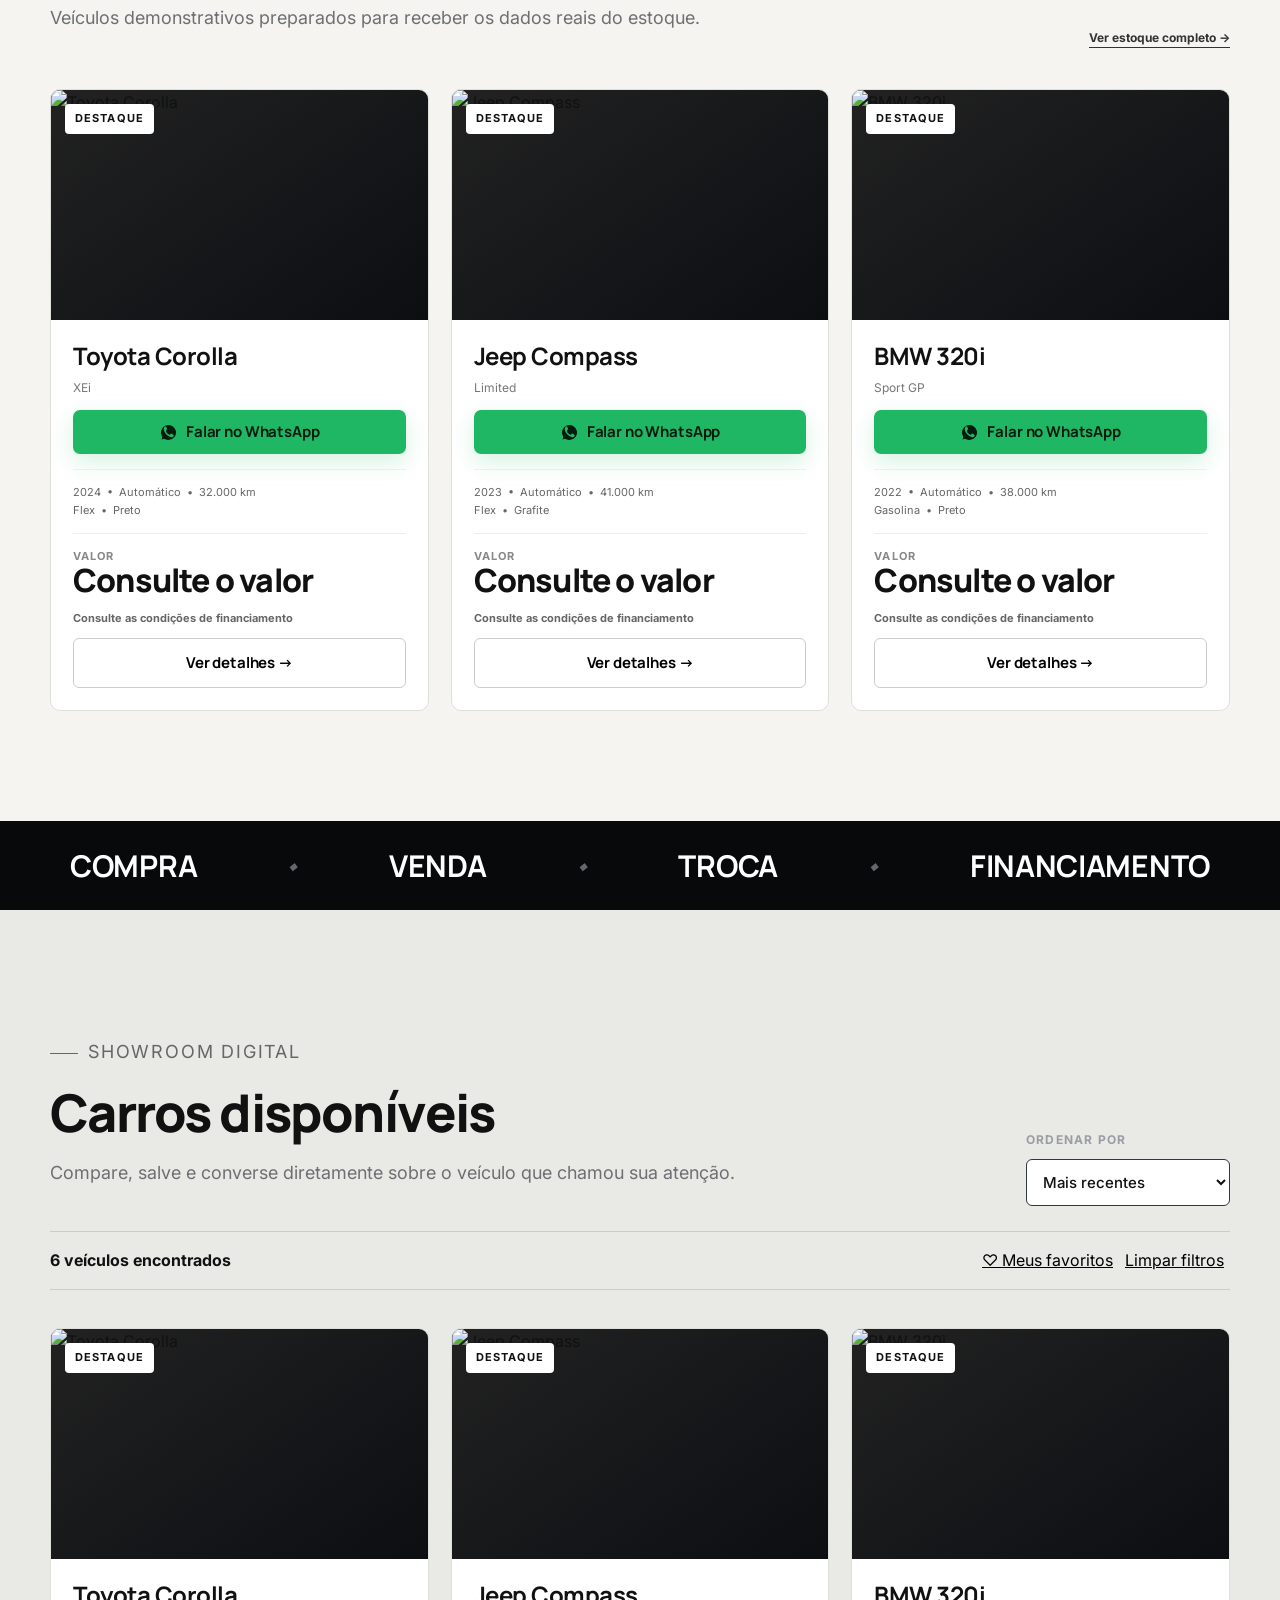
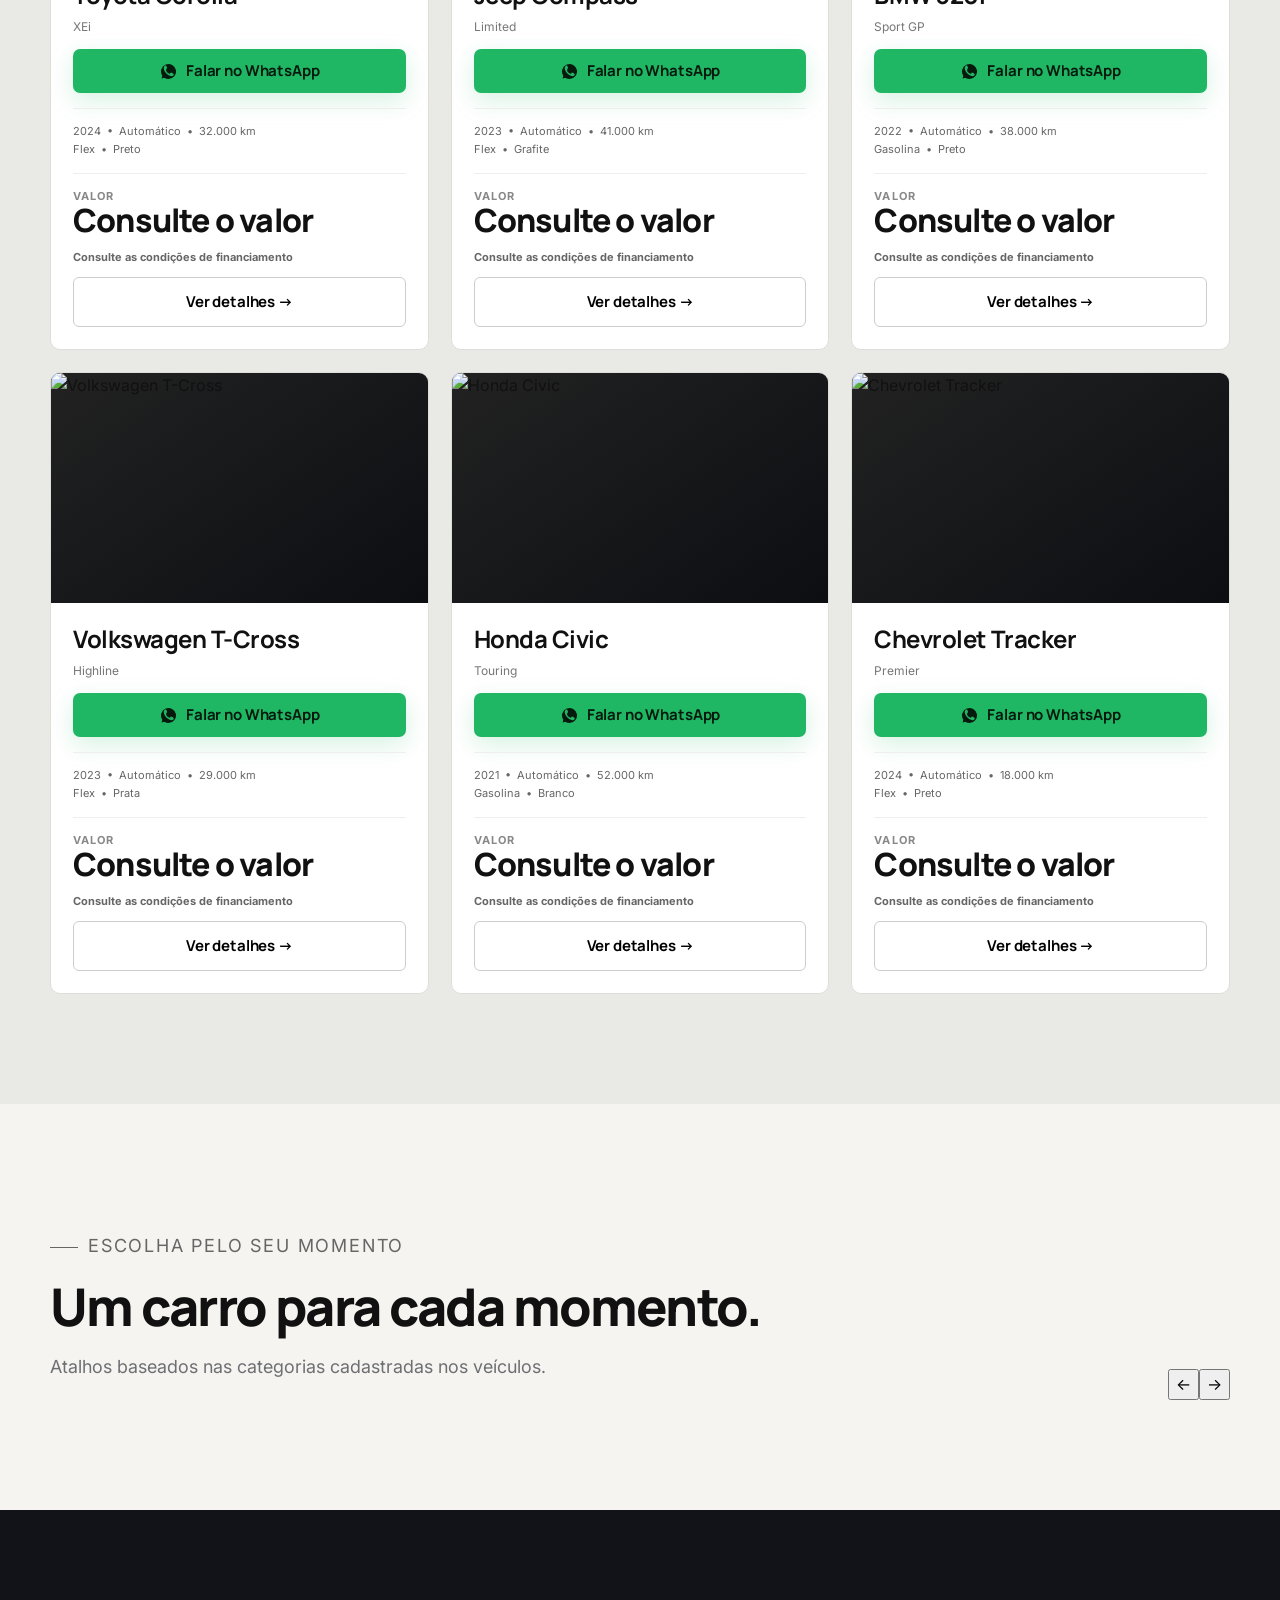
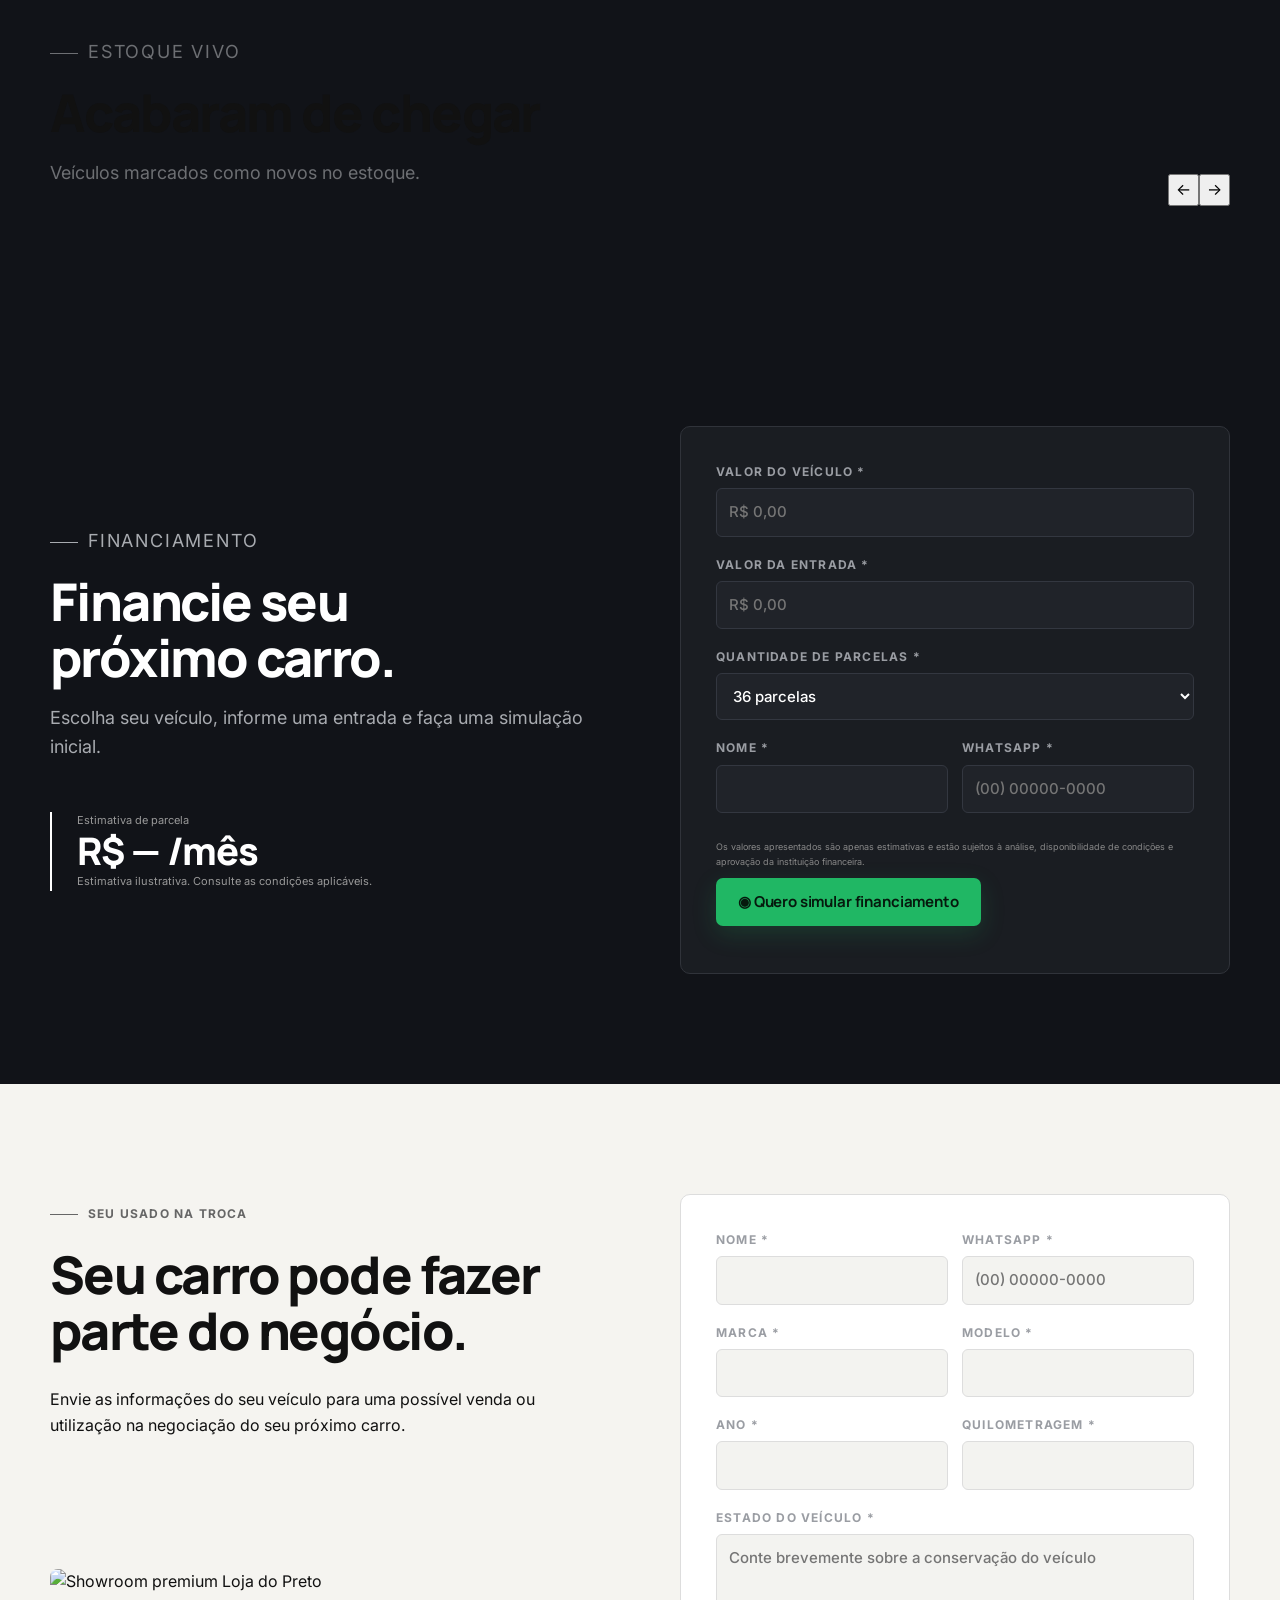
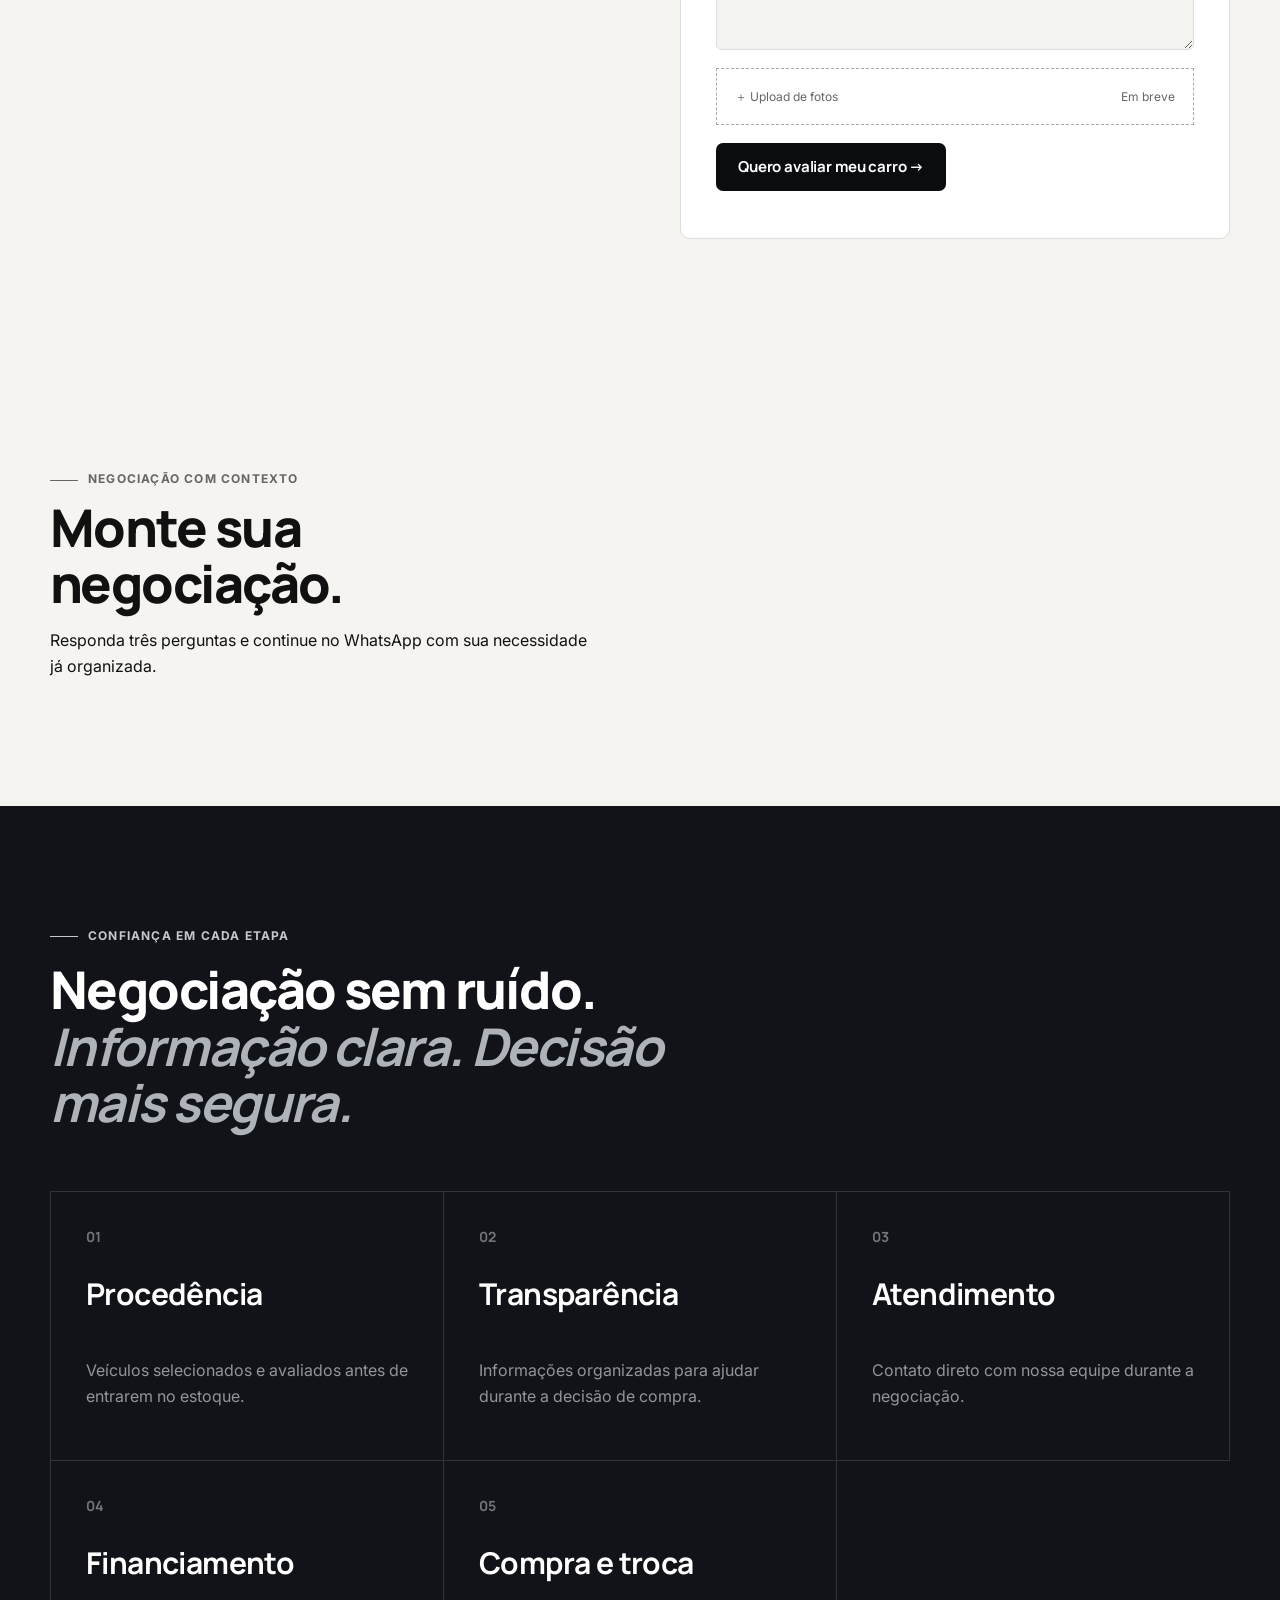
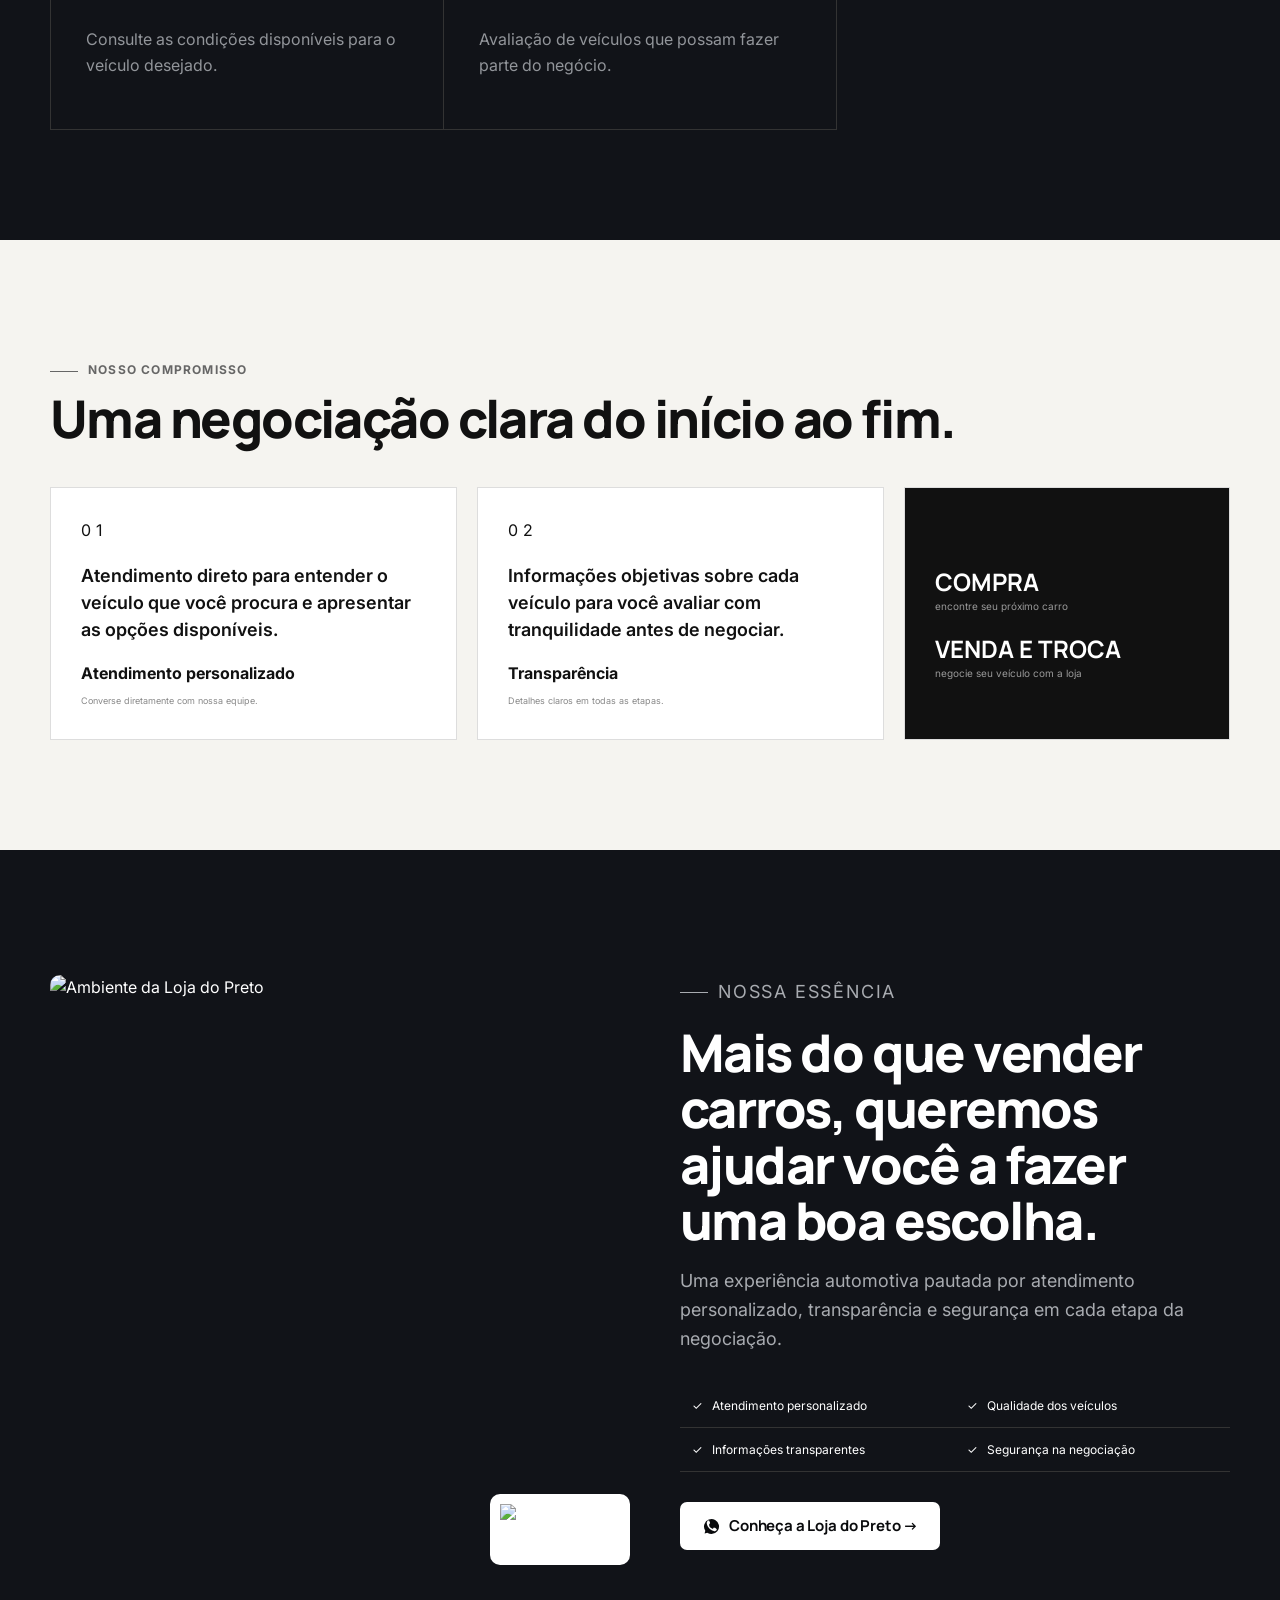
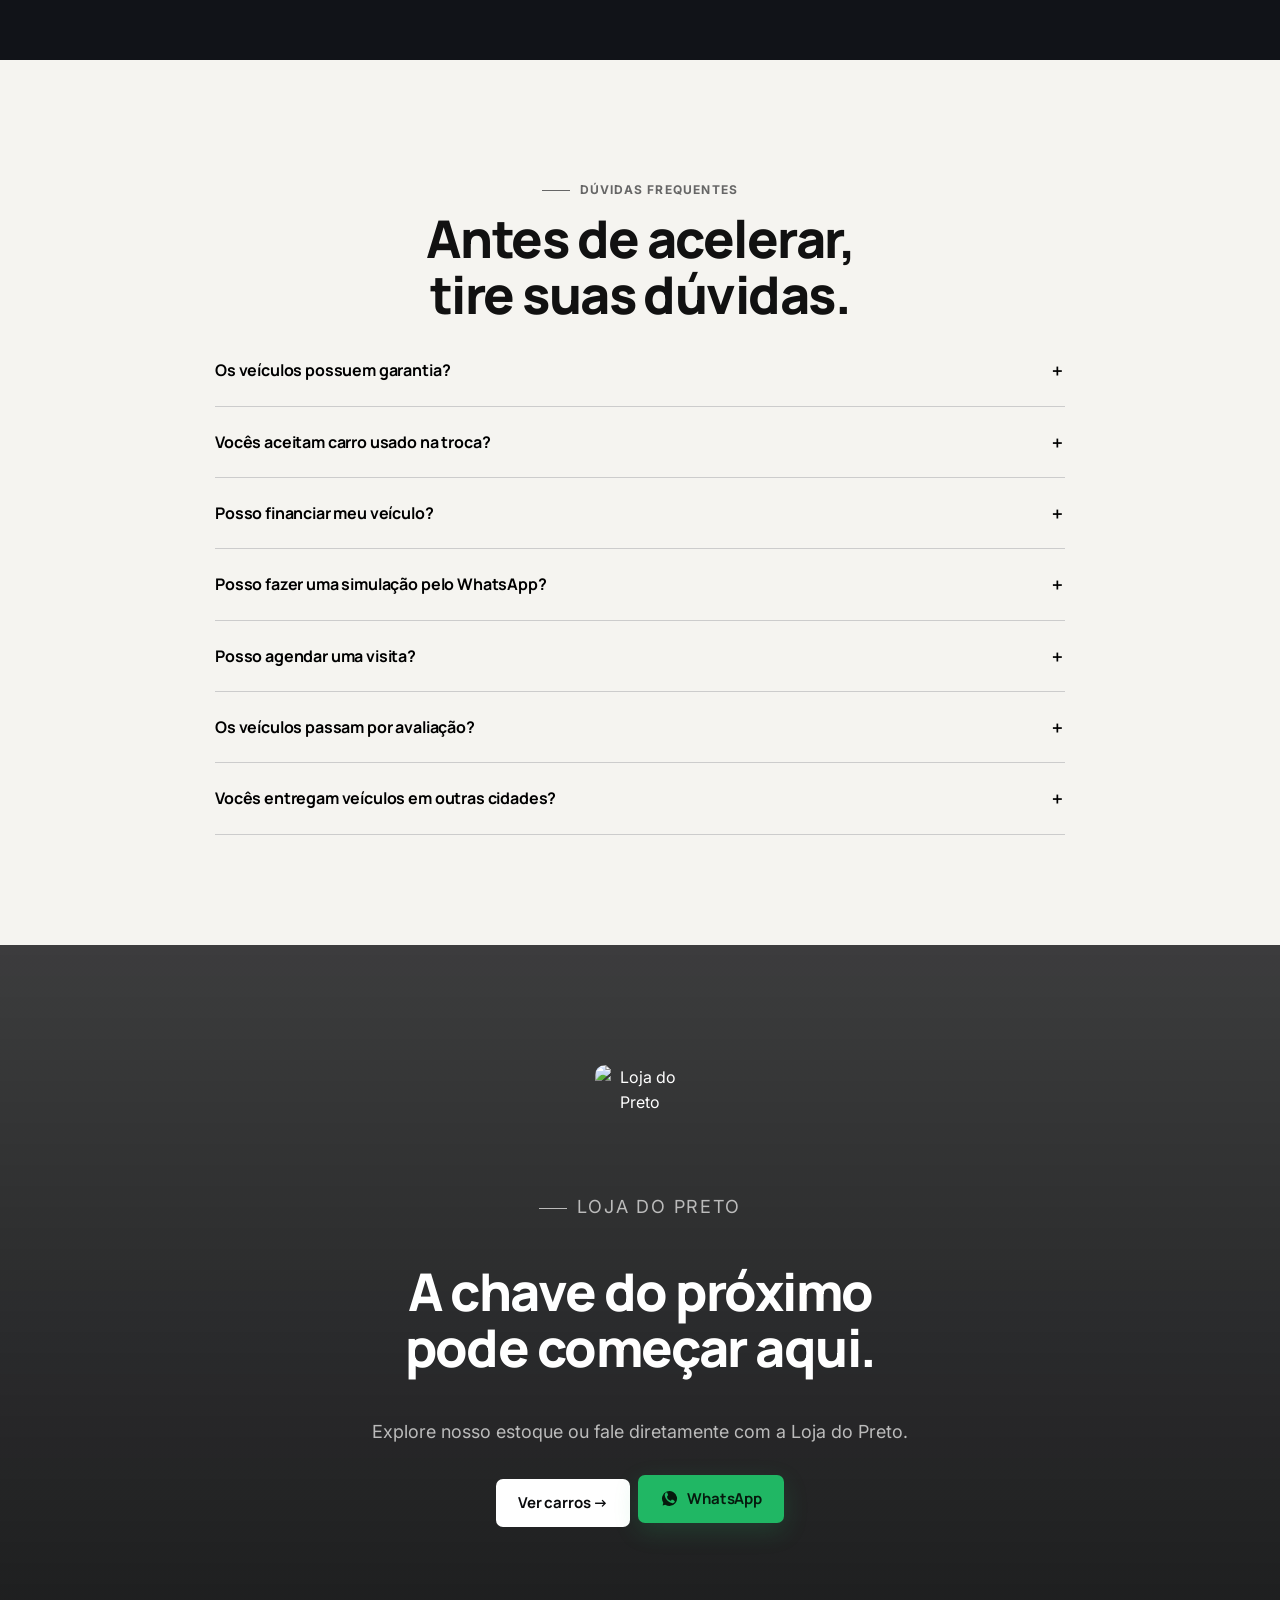
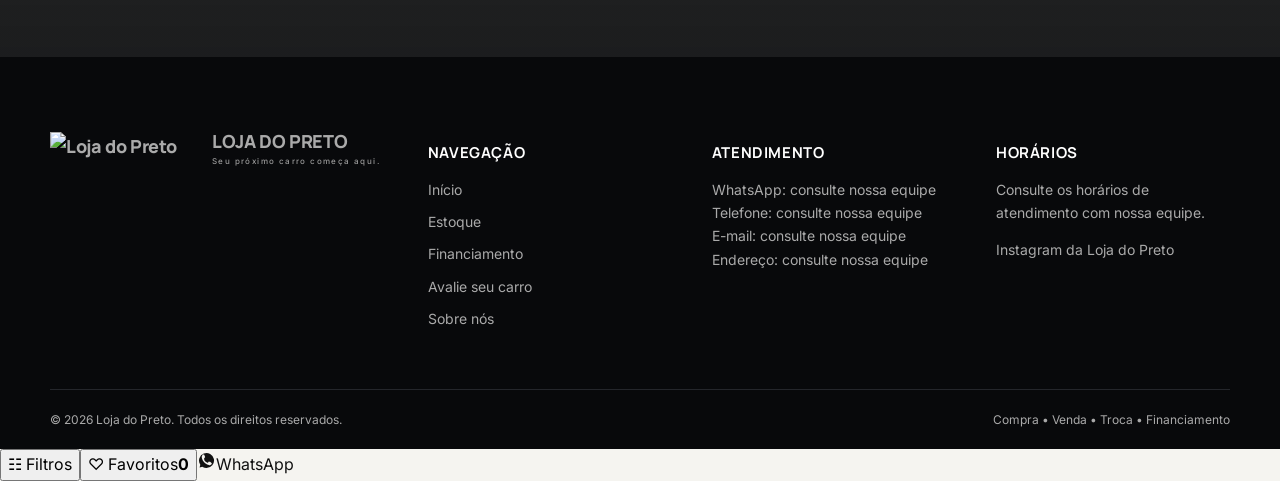
==== commit d3416820: "Evolui experiência premium da Loja do Preto" ====
--- a/index.html
+++ b/index.html
@@ -15,38 +15,48 @@
   <link rel="preconnect" href="https://fonts.googleapis.com">
   <link rel="preconnect" href="https://fonts.gstatic.com" crossorigin>
   <link href="https://fonts.googleapis.com/css2?family=Inter:wght@400;500;600&family=Manrope:wght@600;700;800&display=swap" rel="stylesheet">
+  <link rel="stylesheet" href="local.css">
   <link rel="stylesheet" href="styles.css">
-  <link rel="stylesheet" href="local.css">
 </head>
 <body>
+  <div class="scroll-progress" aria-hidden="true"><span></span></div>
   <a class="skip" href="#main">Pular para o conteúdo</a>
   <header class="header" id="inicio">
     <a class="brand header-brand" href="#inicio" aria-label="Loja do Preto — início"><img src="https://raw.githubusercontent.com/Sato190/loja-do-preto/main/assets/logo-clean.png?v=2" alt="Logo Loja do Preto"></a>
-    <nav id="nav" aria-label="Navegação principal"><a href="#inicio">Início</a><a href="#estoque">Comprar carros</a><a href="#estoque">Estoque</a><a href="#financiamento">Financiamento</a><a href="#avaliacao">Avalie seu carro</a><a href="#sobre">Sobre nós</a></nav>
-    <a class="btn btn-wa header-wa" data-wa data-message="Olá! Gostaria de falar com um vendedor da Loja do Preto.">◉ Falar com vendedor</a>
+    <nav id="nav" aria-label="Navegação principal"><span class="nav-prompt">O que você deseja fazer?</span><a href="#estoque">Estoque</a><a href="#jornada" data-mode-link="buy">Comprar</a><a href="#jornada" data-mode-link="sell">Vender</a><a href="#jornada" data-mode-link="trade">Trocar</a><a href="#jornada" data-mode-link="finance">Financiar</a><a href="#sobre">A Loja</a><button class="nav-favorites" id="nav-favorites" type="button">♡ Favoritos <b>0</b></button></nav>
+    <a class="btn btn-wa header-wa" data-wa data-message="Olá! Gostaria de falar com um vendedor da Loja do Preto.">◉ WhatsApp</a>
     <button class="menu" aria-label="Abrir menu" aria-expanded="false" aria-controls="nav"><span></span><span></span><span></span></button>
   </header>
 
   <main id="main">
     <section class="hero">
       <div class="hero-bg"></div><div class="hero-shade"></div>
-      <div class="hero-content reveal"><p class="eyebrow">Compra • venda • troca • financiamento</p><h1>Seu próximo carro<br><em>está aqui.</em></h1><p class="lead">Veículos selecionados para você comprar, trocar ou financiar com atendimento direto da Loja do Preto.</p><p>Encontre o modelo ideal, confira os detalhes e fale com nossa equipe para negociar.</p><div class="hero-actions"><a class="btn btn-wa" data-wa data-message="Olá! Vi o site da Loja do Preto e gostaria de saber mais sobre o estoque disponível.">◉ Negociar pelo WhatsApp</a><a class="btn btn-ghost" href="#estoque">Ver carros disponíveis →</a></div><ul class="trust"><li>✓ Veículos selecionados</li><li>✓ Procedência analisada</li><li>✓ Opções de financiamento</li><li>✓ Atendimento especializado</li></ul></div>
+      <div class="hero-wordmark" aria-hidden="true">LOJA DO PRETO</div>
+      <div class="hero-content reveal"><p class="eyebrow">Loja do Preto</p><h1><span>Seu próximo carro</span><br><em>está aqui.</em></h1><p class="hero-services">Compra <i>•</i> Venda <i>•</i> Troca <i>•</i> Financiamento</p><p class="lead">Veículos selecionados e negociação direta para você avançar com segurança.</p><div class="hero-actions"><a class="btn btn-light" href="#estoque">Explorar estoque →</a><a class="btn btn-ghost" data-wa data-message="Olá! Vi o site da Loja do Preto e gostaria de falar com um vendedor.">◉ Falar com vendedor</a></div><ul class="trust"><li>✓ Veículos selecionados</li><li>✓ Informações claras</li><li>✓ Negociação humana</li></ul></div>
       <div class="hero-index"><span>ESTOQUE</span><strong>PRONTO PARA<br>NEGOCIAR</strong></div>
     </section>
 
-    <section class="quick section-dark" aria-labelledby="quick-title"><div class="container"><div class="quick-head"><div><p class="eyebrow">Busca rápida</p><h2 id="quick-title">Qual carro você está procurando?</h2><p>Encontre opções disponíveis no estoque da Loja do Preto.</p></div><button class="filter-toggle btn btn-ghost" aria-expanded="false">Abrir filtros</button></div><form class="filter-grid" id="quick-form"><label>Marca<select name="brand"><option value="">Todas</option></select></label><label>Modelo<select name="model"><option value="">Todos</option></select></label><label>Ano mínimo<input name="minYear" type="number" placeholder="Ex.: 2020"></label><label>Ano máximo<input name="maxYear" type="number" placeholder="Ex.: 2026"></label><label>Preço máximo<select name="maxPrice"><option value="">Sem limite</option><option value="100000">Até R$ 100 mil</option><option value="150000">Até R$ 150 mil</option><option value="200000">Até R$ 200 mil</option></select></label><label>Câmbio<select name="transmission"><option value="">Todos</option><option>Automático</option><option>Manual</option></select></label><button class="btn btn-light" type="submit">Encontrar meu carro →</button></form><a class="text-link" data-wa data-message="Olá! Não encontrei o carro que procuro. Pode me ajudar?">Não encontrou? Fale com um vendedor →</a></div></section>
+    <section class="journey section-dark" id="jornada" aria-labelledby="journey-title"><div class="container"><p class="eyebrow">Painel de negociação</p><h2 id="journey-title">O que você quer fazer hoje?</h2><div class="journey-tabs" role="tablist" aria-label="Escolha como deseja negociar"><button class="active" role="tab" aria-selected="true" data-mode="buy">Comprar</button><button role="tab" aria-selected="false" data-mode="sell">Vender</button><button role="tab" aria-selected="false" data-mode="trade">Trocar</button><button role="tab" aria-selected="false" data-mode="finance">Financiar</button></div><div class="journey-panel" id="journey-panel" role="tabpanel" aria-live="polite"></div></div></section>
+
+    <section class="quick section-dark" aria-labelledby="quick-title"><div class="container"><div class="quick-head"><div><p class="eyebrow">Descoberta inteligente</p><h2 id="quick-title">Qual carro você está procurando?</h2><p>Busque do seu jeito ou escolha uma intenção.</p></div><button class="filter-toggle btn btn-ghost" aria-expanded="false">Filtrar veículos</button></div><div class="natural-search"><span>⌕</span><input id="natural-search" type="search" placeholder="Busque por marca, modelo ou característica..." aria-label="Buscar veículos"><button type="button" id="natural-search-button">Buscar</button></div><div class="intent-chips" aria-label="Filtros rápidos"><button data-intent="SUV">SUV</button><button data-intent="Sedan">Sedan</button><button data-intent="Hatch">Hatch</button><button data-intent="Picape">Picape</button><button data-intent="80000">Até R$ 80 mil</button><button data-intent="120000">Até R$ 120 mil</button><button data-intent="Automático">Automático</button><button data-intent="low-mileage">Baixa quilometragem</button></div><form class="filter-grid" id="quick-form"><label>Marca<select name="brand"><option value="">Todas</option></select></label><label>Modelo<select name="model"><option value="">Todos</option></select></label><label>Ano mínimo<input name="minYear" type="number" placeholder="Ex.: 2020"></label><label>Ano máximo<input name="maxYear" type="number" placeholder="Ex.: 2026"></label><label>Preço máximo<select name="maxPrice"><option value="">Sem limite</option><option value="80000">Até R$ 80 mil</option><option value="120000">Até R$ 120 mil</option><option value="150000">Até R$ 150 mil</option><option value="200000">Até R$ 200 mil</option></select></label><label>Câmbio<select name="transmission"><option value="">Todos</option><option>Automático</option><option>Manual</option></select></label><button class="btn btn-light" type="submit">Aplicar filtros →</button></form><a class="text-link" data-wa data-message="Olá! Não encontrei o carro que procuro. Pode me ajudar?">Não encontrou? Fale com um vendedor →</a></div></section>
 
     <section class="section" id="destaques"><div class="container"><div class="section-title"><div><p class="eyebrow dark">Curadoria</p><h2>Destaques da Loja do Preto</h2><p>Veículos demonstrativos preparados para receber os dados reais do estoque.</p></div><a href="#estoque" class="text-link dark">Ver estoque completo →</a></div><div class="vehicle-grid" id="featured-grid"></div></div></section>
 
     <section class="ticker" aria-label="Serviços"><span>COMPRA</span><i>◆</i><span>VENDA</span><i>◆</i><span>TROCA</span><i>◆</i><span>FINANCIAMENTO</span></section>
 
-    <section class="section inventory" id="estoque"><div class="container"><div class="section-title"><div><p class="eyebrow dark">Estoque</p><h2>Carros disponíveis</h2><p>Escolha seu próximo veículo e fale diretamente com nossa equipe.</p></div><div class="sort"><label>Ordenar por<select id="sort"><option value="recent">Mais recentes</option><option value="low">Menor preço</option><option value="high">Maior preço</option><option value="mileage">Menor quilometragem</option></select></label></div></div><div class="inventory-bar"><strong id="result-count">0 veículos encontrados</strong><button id="clear-filters">Limpar filtros</button></div><div class="vehicle-grid" id="inventory-grid"></div><div class="empty" id="empty"><h3>Nenhum veículo encontrado</h3><p>Não encontramos um veículo com esses critérios. Fale com nossa equipe e diga o que procura.</p><a class="btn btn-wa" data-wa data-message="Olá! Não encontrei um veículo com os critérios que procuro. Podem me ajudar?">◉ Pedir ajuda pelo WhatsApp</a></div></div></section>
+    <section class="section inventory" id="estoque"><div class="container"><div class="section-title"><div><p class="eyebrow dark">Showroom digital</p><h2>Carros disponíveis</h2><p>Compare, salve e converse diretamente sobre o veículo que chamou sua atenção.</p></div><div class="sort"><label>Ordenar por<select id="sort"><option value="recent">Mais recentes</option><option value="low">Menor preço</option><option value="high">Maior preço</option><option value="mileage">Menor quilometragem</option></select></label></div></div><div class="inventory-bar"><strong id="result-count">0 veículos disponíveis</strong><div><button id="show-favorites">♡ Meus favoritos</button><button id="clear-filters">Limpar filtros</button></div></div><div class="vehicle-grid skeleton-grid" id="inventory-grid" aria-live="polite"></div><div class="empty" id="empty"><p class="eyebrow dark">Busca personalizada</p><h3>Esse carro ainda não apareceu por aqui.</h3><p>Conte para nossa equipe o que você procura.</p><a class="btn btn-wa" data-wa data-message="Olá! Gostaria de ajuda para encontrar um veículo específico.">◉ Pedir ajuda para encontrar</a></div></div></section>
+
+    <section class="section lifestyle" id="momentos"><div class="container"><div class="section-title"><div><p class="eyebrow dark">Escolha pelo seu momento</p><h2>Um carro para cada momento.</h2><p>Atalhos baseados nas categorias cadastradas nos veículos.</p></div><div class="carousel-arrows"><button data-carousel="lifestyle" data-dir="-1" aria-label="Anterior">←</button><button data-carousel="lifestyle" data-dir="1" aria-label="Próximo">→</button></div></div><div class="horizontal-rail" id="lifestyle-rail"></div></div></section>
+
+    <section class="section arrivals section-dark" id="chegaram"><div class="container"><div class="section-title"><div><p class="eyebrow">Estoque vivo</p><h2>Acabaram de chegar</h2><p>Veículos marcados como novos no estoque.</p></div><div class="carousel-arrows light"><button data-carousel="arrivals" data-dir="-1" aria-label="Anterior">←</button><button data-carousel="arrivals" data-dir="1" aria-label="Próximo">→</button></div></div><div class="horizontal-rail vehicle-rail" id="arrivals-rail"></div></div></section>
 
     <section class="section finance" id="financiamento"><div class="container split"><div><p class="eyebrow">Financiamento</p><h2>Financie seu<br>próximo carro.</h2><p>Escolha seu veículo, informe uma entrada e faça uma simulação inicial.</p><div class="estimate"><span>Estimativa de parcela</span><strong id="estimate">R$ — /mês</strong><small>Estimativa ilustrativa. Consulte as condições aplicáveis.</small></div></div><form class="form-card" id="finance-form"><label>Valor do veículo *<input required name="value" inputmode="numeric" placeholder="R$ 0,00"></label><label>Valor da entrada *<input required name="down" inputmode="numeric" placeholder="R$ 0,00"></label><label>Quantidade de parcelas *<select required name="months"><option value="36">36 parcelas</option><option value="48">48 parcelas</option><option value="60">60 parcelas</option></select></label><div class="form-row"><label>Nome *<input required name="name" autocomplete="name"></label><label>WhatsApp *<input required name="phone" inputmode="tel" placeholder="(00) 00000-0000"></label></div><p class="legal">Os valores apresentados são apenas estimativas e estão sujeitos à análise, disponibilidade de condições e aprovação da instituição financeira.</p><button class="btn btn-wa" type="submit">◉ Quero simular financiamento</button><p class="form-status" role="status"></p></form></div></section>
 
     <section class="section" id="avaliacao"><div class="container split trade"><div><p class="eyebrow dark">Seu usado na troca</p><h2>Seu carro pode fazer<br>parte do negócio.</h2><p>Envie as informações do seu veículo para uma possível venda ou utilização na negociação do seu próximo carro.</p><div class="trade-photo"><img src="https://raw.githubusercontent.com/Sato190/loja-do-preto/main/assets/hero-showroom.jpg" alt="Showroom premium Loja do Preto" loading="lazy"></div></div><form class="form-card light" id="trade-form"><div class="form-row"><label>Nome *<input required name="name"></label><label>WhatsApp *<input required name="phone" inputmode="tel" placeholder="(00) 00000-0000"></label></div><div class="form-row"><label>Marca *<input required name="brand"></label><label>Modelo *<input required name="model"></label></div><div class="form-row"><label>Ano *<input required name="year" type="number"></label><label>Quilometragem *<input required name="mileage" inputmode="numeric"></label></div><label>Estado do veículo *<textarea required name="state" rows="4" placeholder="Conte brevemente sobre a conservação do veículo"></textarea></label><div class="future-upload">＋ Upload de fotos <span>Em breve</span></div><button class="btn btn-dark" type="submit">Quero avaliar meu carro →</button><p class="form-status" role="status"></p></form></div></section>
 
-    <section class="section why"><div class="container"><p class="eyebrow">Por que a gente</p><h2>Negociação sem ruído.<br><em>Clareza do início ao fim.</em></h2><div class="benefit-grid"><article><b>01</b><h3>Procedência</h3><p>Veículos selecionados e avaliados antes de entrarem no estoque.</p></article><article><b>02</b><h3>Transparência</h3><p>Informações organizadas para ajudar durante a decisão de compra.</p></article><article><b>03</b><h3>Financiamento</h3><p>Consulte as condições disponíveis para o veículo desejado.</p></article><article><b>04</b><h3>Atendimento</h3><p>Contato direto com nossa equipe durante a negociação.</p></article><article><b>05</b><h3>Compra e troca</h3><p>Avaliação de veículos que possam fazer parte do negócio.</p></article><article><b>06</b><h3>Pós-venda</h3><p>Consulte a equipe sobre as políticas aplicáveis à sua compra.</p></article></div></div></section>
+    <section class="section deal-builder" id="negociacao"><div class="container split"><div><p class="eyebrow dark">Negociação com contexto</p><h2>Monte sua negociação.</h2><p>Responda três perguntas e continue no WhatsApp com sua necessidade já organizada.</p><div class="deal-progress"><span class="active"></span><span></span><span></span><span></span></div></div><div class="deal-card" id="deal-builder"></div></div></section>
+
+    <section class="section why"><div class="container"><p class="eyebrow">Confiança em cada etapa</p><h2>Negociação sem ruído.<br><em>Informação clara. Decisão mais segura.</em></h2><div class="benefit-grid"><article><b>01</b><h3>Procedência</h3><p>Veículos selecionados e avaliados antes de entrarem no estoque.</p></article><article><b>02</b><h3>Transparência</h3><p>Informações organizadas para ajudar durante a decisão de compra.</p></article><article><b>03</b><h3>Atendimento</h3><p>Contato direto com nossa equipe durante a negociação.</p></article><article><b>04</b><h3>Financiamento</h3><p>Consulte as condições disponíveis para o veículo desejado.</p></article><article><b>05</b><h3>Compra e troca</h3><p>Avaliação de veículos que possam fazer parte do negócio.</p></article></div></div></section>
 
     <section class="section proof"><div class="container"><p class="eyebrow dark">Nosso compromisso</p><h2>Uma negociação clara do início ao fim.</h2><div class="proof-grid"><article><span>01</span><p>Atendimento direto para entender o veículo que você procura e apresentar as opções disponíveis.</p><footer><b>Atendimento personalizado</b><small>Converse diretamente com nossa equipe.</small></footer></article><article><span>02</span><p>Informações objetivas sobre cada veículo para você avaliar com tranquilidade antes de negociar.</p><footer><b>Transparência</b><small>Detalhes claros em todas as etapas.</small></footer></article><div class="stats"><strong>COMPRA</strong><span>encontre seu próximo carro</span><strong>VENDA E TROCA</strong><span>negocie seu veículo com a loja</span></div></div></div></section>
 
@@ -54,13 +64,16 @@
 
     <section class="section faq"><div class="container narrow"><p class="eyebrow dark">Dúvidas frequentes</p><h2>Antes de acelerar,<br>tire suas dúvidas.</h2><div id="faq-list"></div></div></section>
 
-    <section class="final-cta"><div class="container"><img class="final-logo" src="https://raw.githubusercontent.com/Sato190/loja-do-preto/main/assets/logo-clean.png" alt="Loja do Preto"><p class="eyebrow">LOJA DO PRETO</p><h2>Seu próximo negócio<br>pode começar agora.</h2><p>Confira os veículos disponíveis ou fale diretamente com nossa equipe.</p><div><a href="#estoque" class="btn btn-light">Ver estoque →</a><a class="btn btn-wa" data-wa data-message="Olá! Quero começar uma negociação com a Loja do Preto.">◉ Falar pelo WhatsApp</a></div></div></section>
+    <section class="final-cta"><div class="container"><img class="final-logo" src="https://raw.githubusercontent.com/Sato190/loja-do-preto/main/assets/logo-clean.png" alt="Loja do Preto"><p class="eyebrow">LOJA DO PRETO</p><h2>A chave do próximo<br>pode começar aqui.</h2><p>Explore nosso estoque ou fale diretamente com a Loja do Preto.</p><div><a href="#estoque" class="btn btn-light">Ver carros →</a><a class="btn btn-wa" data-wa data-message="Olá! Quero começar uma negociação com a Loja do Preto.">◉ WhatsApp</a></div></div></section>
   </main>
 
   <footer class="footer"><div class="container footer-grid"><div><div class="brand footer-brand"><img src="https://raw.githubusercontent.com/Sato190/loja-do-preto/main/assets/logo-clean.png" alt="Loja do Preto"><span id="footer-store-name">LOJA DO PRETO<small>Seu próximo carro começa aqui.</small></span></div></div><div><h3>Navegação</h3><a href="#inicio">Início</a><a href="#estoque">Estoque</a><a href="#financiamento">Financiamento</a><a href="#avaliacao">Avalie seu carro</a><a href="#sobre">Sobre nós</a></div><div><h3>Atendimento</h3><p><span id="footer-whatsapp">WhatsApp: consulte nossa equipe</span><br><span id="footer-phone">Telefone: consulte nossa equipe</span><br><span id="footer-email">E-mail: consulte nossa equipe</span><br><span id="footer-address">Endereço: consulte nossa equipe</span></p></div><div><h3>Horários</h3><p id="footer-hours">Consulte os horários de atendimento com nossa equipe.</p><p id="footer-instagram">Instagram da Loja do Preto</p></div></div><div class="container footer-bottom"><span>© 2026 Loja do Preto. Todos os direitos reservados.</span><span>Compra • Venda • Troca • Financiamento</span></div></footer>
 
   <a class="floating-wa" data-wa data-message="Olá! Vi os veículos da Loja do Preto no site e gostaria de saber mais sobre o estoque disponível." aria-label="Falar pelo WhatsApp">◉<span>WhatsApp</span></a>
+  <div class="compare-tray" id="compare-tray" hidden><div><strong>Compare seus favoritos</strong><span id="compare-summary">0 de 3 selecionados</span></div><div id="compare-items"></div><button id="open-compare" disabled>Comparar agora</button><button id="close-compare" aria-label="Fechar comparação">×</button></div>
+  <nav class="mobile-action-bar" aria-label="Ações rápidas"><button id="mobile-filter">☷ <span>Filtros</span></button><button id="mobile-favorites">♡ <span>Favoritos</span><b>0</b></button><a data-wa data-message="Olá! Gostaria de falar com a Loja do Preto.">◉ <span>WhatsApp</span></a></nav>
   <dialog id="vehicle-modal"><button class="modal-close" aria-label="Fechar">×</button><div id="modal-content"></div></dialog>
+  <dialog id="compare-modal"><button class="modal-close compare-close" aria-label="Fechar">×</button><div class="compare-modal-content"><p class="eyebrow dark">Decisão lado a lado</p><h2>Compare seus favoritos</h2><div id="compare-table"></div></div></dialog>
   <script src="https://cdn.jsdelivr.net/npm/@supabase/supabase-js@2.112.1"></script>
   <script src="supabase-config.js"></script>
   <script src="app.js"></script>
--- a/styles.css
+++ b/styles.css
@@ -3,3 +3,83 @@
 @media(max-width:720px){.header{height:66px;padding:0 16px}.brand span{font-size:14px}.brand img{width:40px;height:40px}.header-wa{display:none}.hero{min-height:720px;height:100svh;padding-top:66px;align-items:flex-end}.hero-bg{background-position:66% center}.hero-shade{background:linear-gradient(0deg,#050608 5%,rgba(5,6,8,.95) 42%,rgba(5,6,8,.12) 85%)}.hero-content{margin:0 20px 75px;width:auto}.hero h1{font-size:56px}.hero .lead{font-size:14px}.hero-content>p:not(.eyebrow):not(.lead){display:none}.hero-actions{flex-direction:column}.trust{display:grid;grid-template-columns:1fr 1fr;font-size:9px}.hero-index{display:none}.section{padding:75px 0}.container{width:min(100% - 30px,1180px)}.quick-head{align-items:center}.quick-head h2{font-size:26px}.filter-toggle{display:flex;padding:0 12px;min-height:40px}.filter-grid{display:none;grid-template-columns:1fr 1fr}.filter-grid.open{display:grid}.filter-grid .btn{grid-column:1/-1}.section-title{align-items:start;flex-direction:column}.section h2{font-size:48px}.vehicle-grid{grid-template-columns:1fr}.vehicle-photo{height:245px}.ticker span:nth-of-type(even),.ticker i:nth-of-type(even){display:none}.split{grid-template-columns:1fr;gap:45px}.form-card{padding:22px}.benefit-grid{grid-template-columns:1fr 1fr}.benefit-grid article{padding:22px;min-height:180px}.proof-grid{grid-template-columns:1fr}.about-image>img{height:380px}.about-badge{right:10px;bottom:-20px}.footer-grid{grid-template-columns:1fr 1fr}.footer-grid>div:first-child{grid-column:1/-1}.footer-bottom{display:grid;gap:9px}.floating-wa{right:12px;bottom:12px;padding:13px 16px}.modal-layout{grid-template-columns:1fr}.modal-photo{min-height:260px;height:260px;width:100%}.modal-info{padding:30px 22px}.modal-info h2{font-size:38px}}
 @media(max-width:430px){.filter-grid,.form-row,.benefit-grid,.checks{grid-template-columns:1fr}.vehicle-photo{height:220px}.footer-grid{grid-template-columns:1fr}.floating-wa span{display:none}.floating-wa{width:52px;height:52px;padding:0;display:grid;place-items:center}.proof article{padding:22px}}
 .header-brand{flex:0 0 auto;align-self:stretch}.header-brand img{width:112px;height:100%;object-fit:contain;border-radius:0;filter:none}.footer-brand img{width:150px;height:auto;object-fit:contain;border-radius:0;filter:none}@media(max-width:720px){.header-brand img{width:88px;height:100%}}
+
+/* Premium automotive typography system */
+:root{--font-display:'Manrope','Segoe UI',Arial,sans-serif;--font-body:'Inter','Segoe UI',Arial,sans-serif}
+body{font-family:var(--font-body);font-size:16px;font-weight:400;line-height:1.6}
+p{letter-spacing:0}
+.header nav,.brand,.btn,.ticker,.price,.estimate strong,.vehicle-body h3,.benefit-grid h3,.stats strong,.modal-info h2{font-family:var(--font-display)}
+.header nav{font-size:13px;font-weight:700;letter-spacing:-.01em}
+.brand{font-weight:800;letter-spacing:-.02em}
+.btn,.details-btn,.floating-wa{font-family:var(--font-display);font-size:15px;font-weight:700;letter-spacing:-.01em;text-transform:none}
+.eyebrow,.filter-grid label,.form-card label,.sort label,.tag,.demo-tag,.price small{font-family:var(--font-body);font-weight:700;text-transform:uppercase;letter-spacing:.1em}
+.eyebrow{font-size:12px;line-height:1.4}
+.filter-grid label,.form-card label,.sort label{font-size:12px}
+.tag{font-size:11px}.demo-tag{font-size:10px}.price small{font-size:11px}
+.hero h1,.section h2,.final-cta h2,.finance h2,.why h2,.about h2,.quick h2,.modal-info h2{font-family:var(--font-display);font-weight:800;letter-spacing:-.035em;text-transform:none}
+.hero h1{font-size:clamp(56px,6vw,72px);line-height:1.02;margin:24px 0}
+.hero h1 em,.why h2 em{font-weight:700}
+.section h2,.finance h2,.why h2,.about h2,.final-cta h2{font-size:clamp(40px,4.5vw,52px);line-height:1.08;letter-spacing:-.03em}
+.quick h2{font-size:clamp(28px,3vw,36px);line-height:1.15;letter-spacing:-.025em}
+.section-title p,.hero .lead,.finance p,.about p,.final-cta p{font-family:var(--font-body);font-size:clamp(16px,1.5vw,18px);font-weight:400;line-height:1.6}
+.vehicle-body h3{font-size:clamp(21px,2vw,24px);font-weight:700;line-height:1.2;letter-spacing:-.02em;text-transform:none}
+.benefit-grid h3{font-size:clamp(24px,2.4vw,30px);font-weight:700;line-height:1.2;letter-spacing:-.02em;text-transform:none}
+.benefit-grid p,.faq-answer{font-size:16px;line-height:1.6}
+.price{font-size:clamp(27px,3vw,32px);font-weight:800;line-height:1.1;letter-spacing:-.025em}
+.estimate strong{font-size:clamp(30px,3.5vw,38px);font-weight:800;line-height:1.15;letter-spacing:-.025em}
+.ticker{font-size:clamp(20px,2.5vw,30px);font-weight:700;letter-spacing:-.01em}
+.filter-grid input,.filter-grid select,.form-card input,.form-card select,.form-card textarea,.sort select{font-family:var(--font-body);font-size:15px;font-weight:500;line-height:1.5;text-transform:none;letter-spacing:0}
+.faq-item button{font-family:var(--font-display);font-size:16px;font-weight:700;line-height:1.4;letter-spacing:-.01em}
+.footer h3{font-family:var(--font-display);font-size:15px;font-weight:700;letter-spacing:.04em}
+.footer a,.footer p{font-family:var(--font-body);font-size:14px;line-height:1.65}
+.footer-bottom{font-size:12px}
+.modal-info h2{font-size:clamp(40px,4.5vw,52px);line-height:1.08}
+@media(max-width:720px){.hero h1{font-size:clamp(38px,11vw,46px);line-height:1.04}.section h2,.finance h2,.why h2,.about h2,.final-cta h2{font-size:clamp(30px,8.5vw,36px);line-height:1.1}.quick h2{font-size:clamp(26px,7vw,32px)}.hero .lead,.section-title p,.finance p,.about p,.final-cta p{font-size:16px}.modal-info h2{font-size:clamp(30px,8.5vw,36px)}}
+
+/* Global alignment and spacing review */
+.container{width:min(1180px,calc(100% - 48px))}
+.btn-ghost{background:transparent}
+.section-title,.quick-head{align-items:flex-end}
+.section-title>div:first-child,.quick-head>div:first-child{max-width:780px}
+.section-title h2,.section-title p,.quick-head h2,.quick-head p{max-width:100%}
+.section-title .text-link{flex:0 0 auto;margin-bottom:4px}
+.filter-grid>*{min-width:0}
+.filter-grid .btn{align-self:end;width:100%}
+.vehicle-grid{align-items:stretch}
+.vehicle-card{display:flex;flex-direction:column;height:100%}
+.vehicle-body{display:flex;flex:1;flex-direction:column}
+.vehicle-body .details-btn{margin-top:auto}
+.split>*{min-width:0}
+.form-card{width:100%}
+.trade{align-items:stretch}
+.trade>div:first-child{display:flex;flex-direction:column}
+.trade-photo{margin-top:auto}
+.benefit-grid article{display:flex;flex-direction:column;justify-content:flex-start}
+.proof-grid{align-items:stretch}
+.proof-grid>*{height:100%}
+.final-cta .container{display:flex;flex-direction:column;align-items:center}
+.final-cta .container>p{max-width:680px}
+.footer-grid{align-items:start}
+.footer-grid>div{min-width:0}
+@media(max-width:720px){
+  .container{width:min(100% - 32px,1180px)}
+  .section{padding:76px 0}
+  .quick{padding:32px 0}
+  .quick-head{flex-direction:column;align-items:stretch;gap:18px}
+  .filter-toggle{width:100%;justify-content:center}
+  .section-title{gap:14px}
+  .section-title .text-link{align-self:flex-start;margin:0}
+  .sort,.sort label,.sort select{width:100%}
+  .sort select{min-width:0}
+  .inventory-bar{align-items:center;gap:16px}
+  .trade-photo{margin-top:24px}
+  .proof-grid{gap:14px}
+  .footer-grid{gap:32px}
+}
+@media(max-width:430px){
+  .hero-content{margin-left:16px;margin-right:16px}
+  .section-title{align-items:stretch}
+  .inventory-bar{font-size:13px}
+  .footer-grid{gap:28px}
+}
+
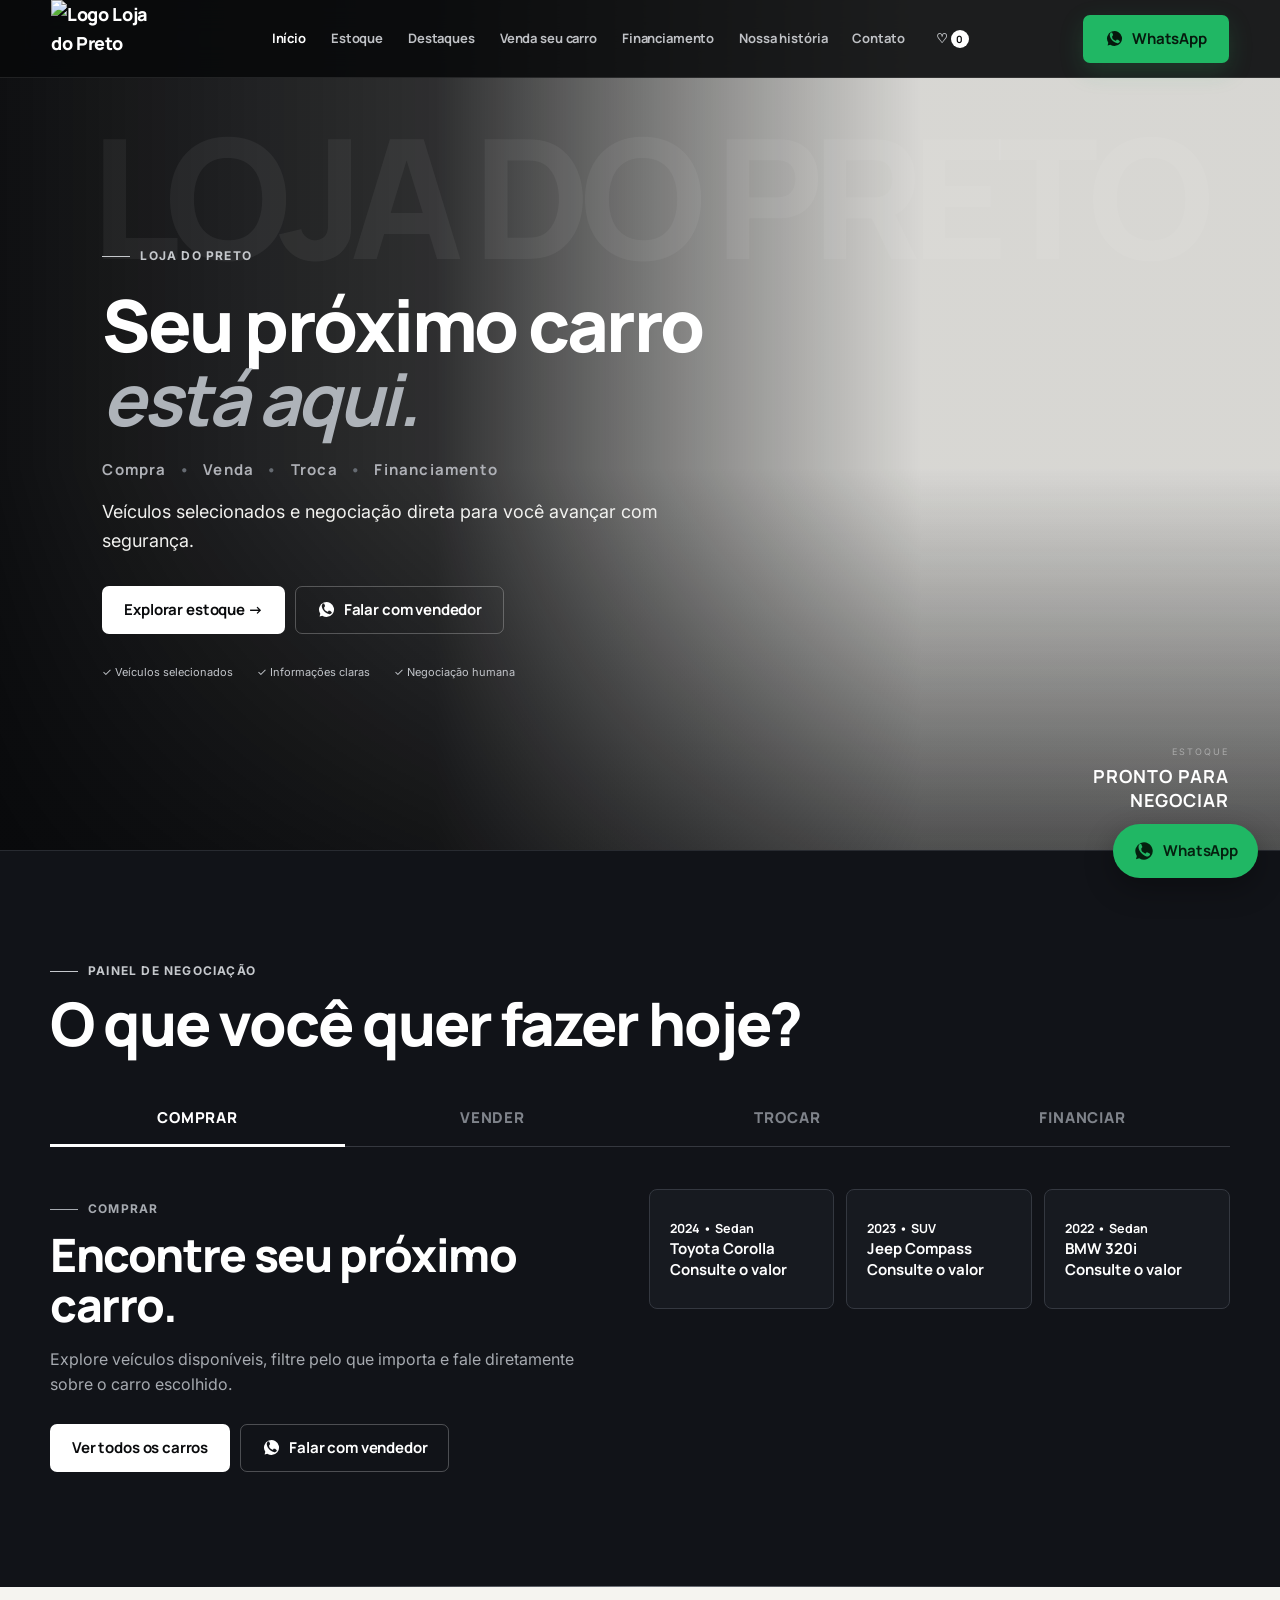
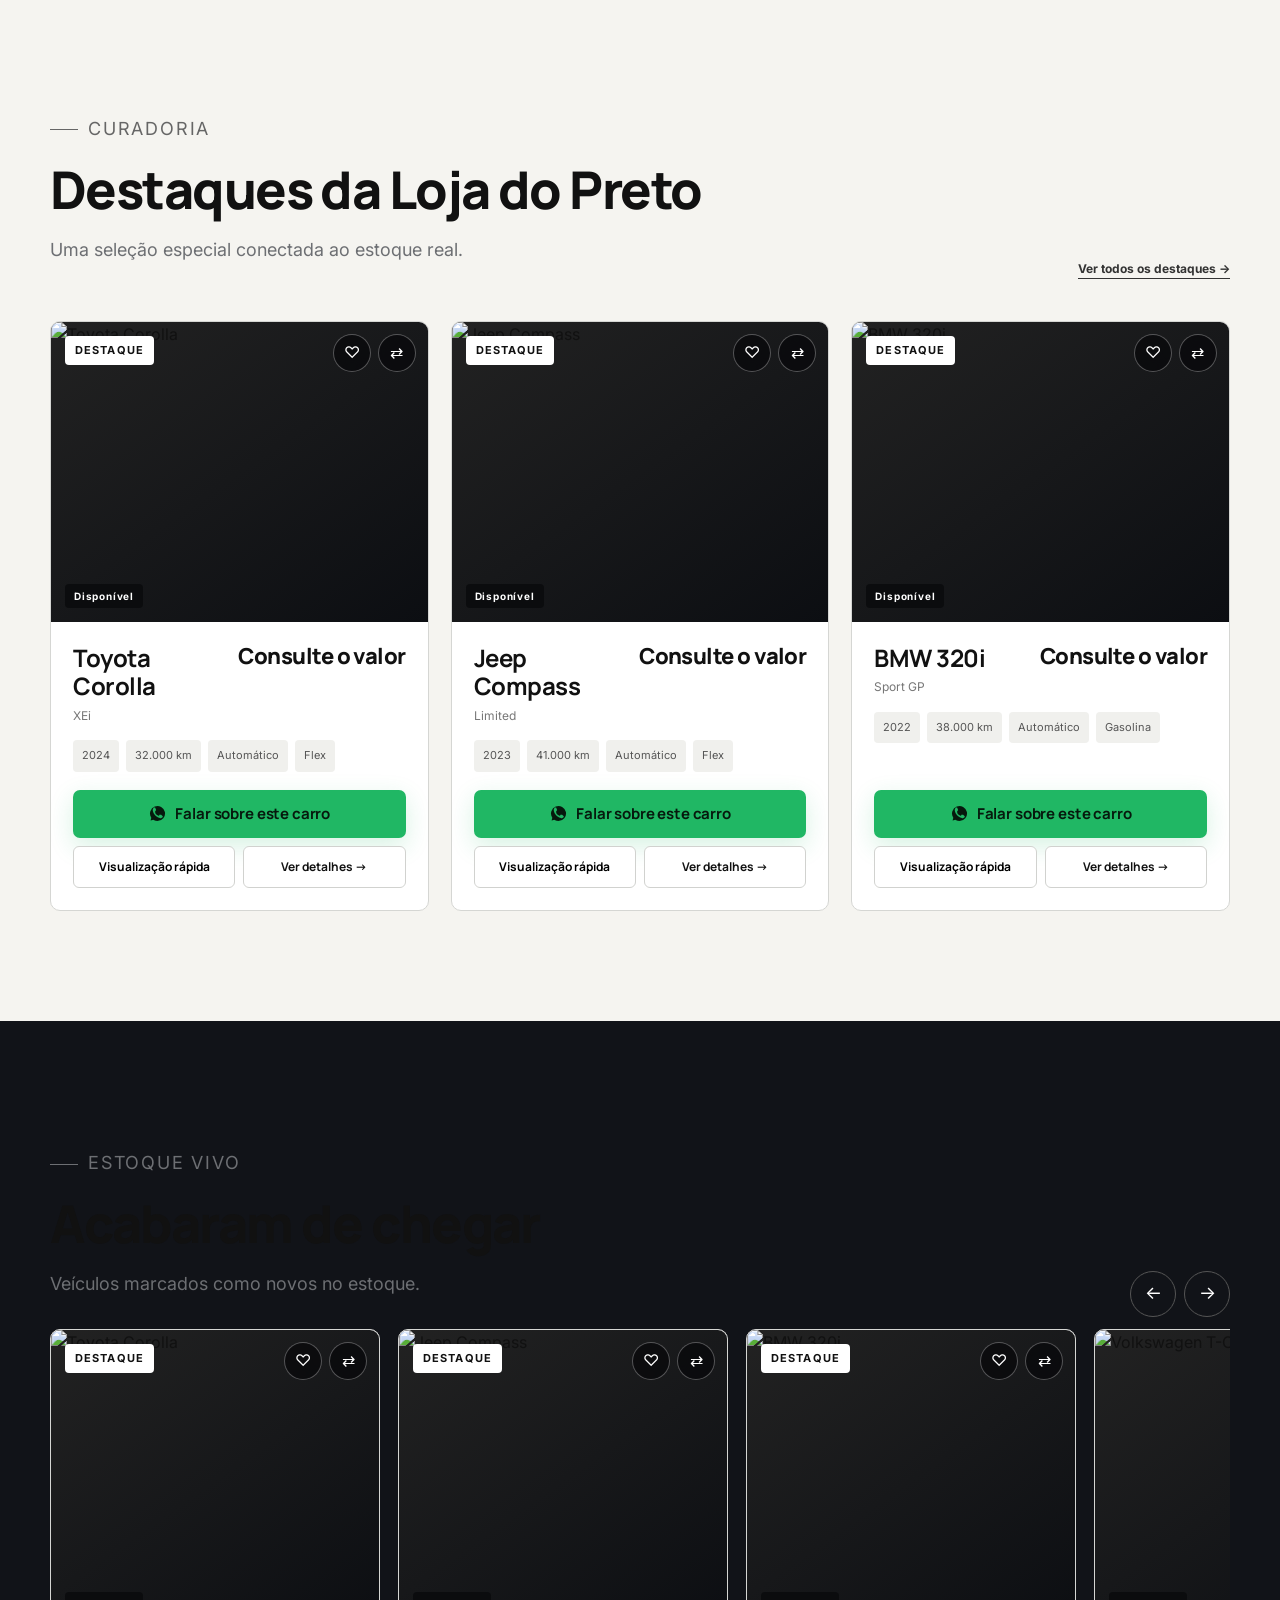
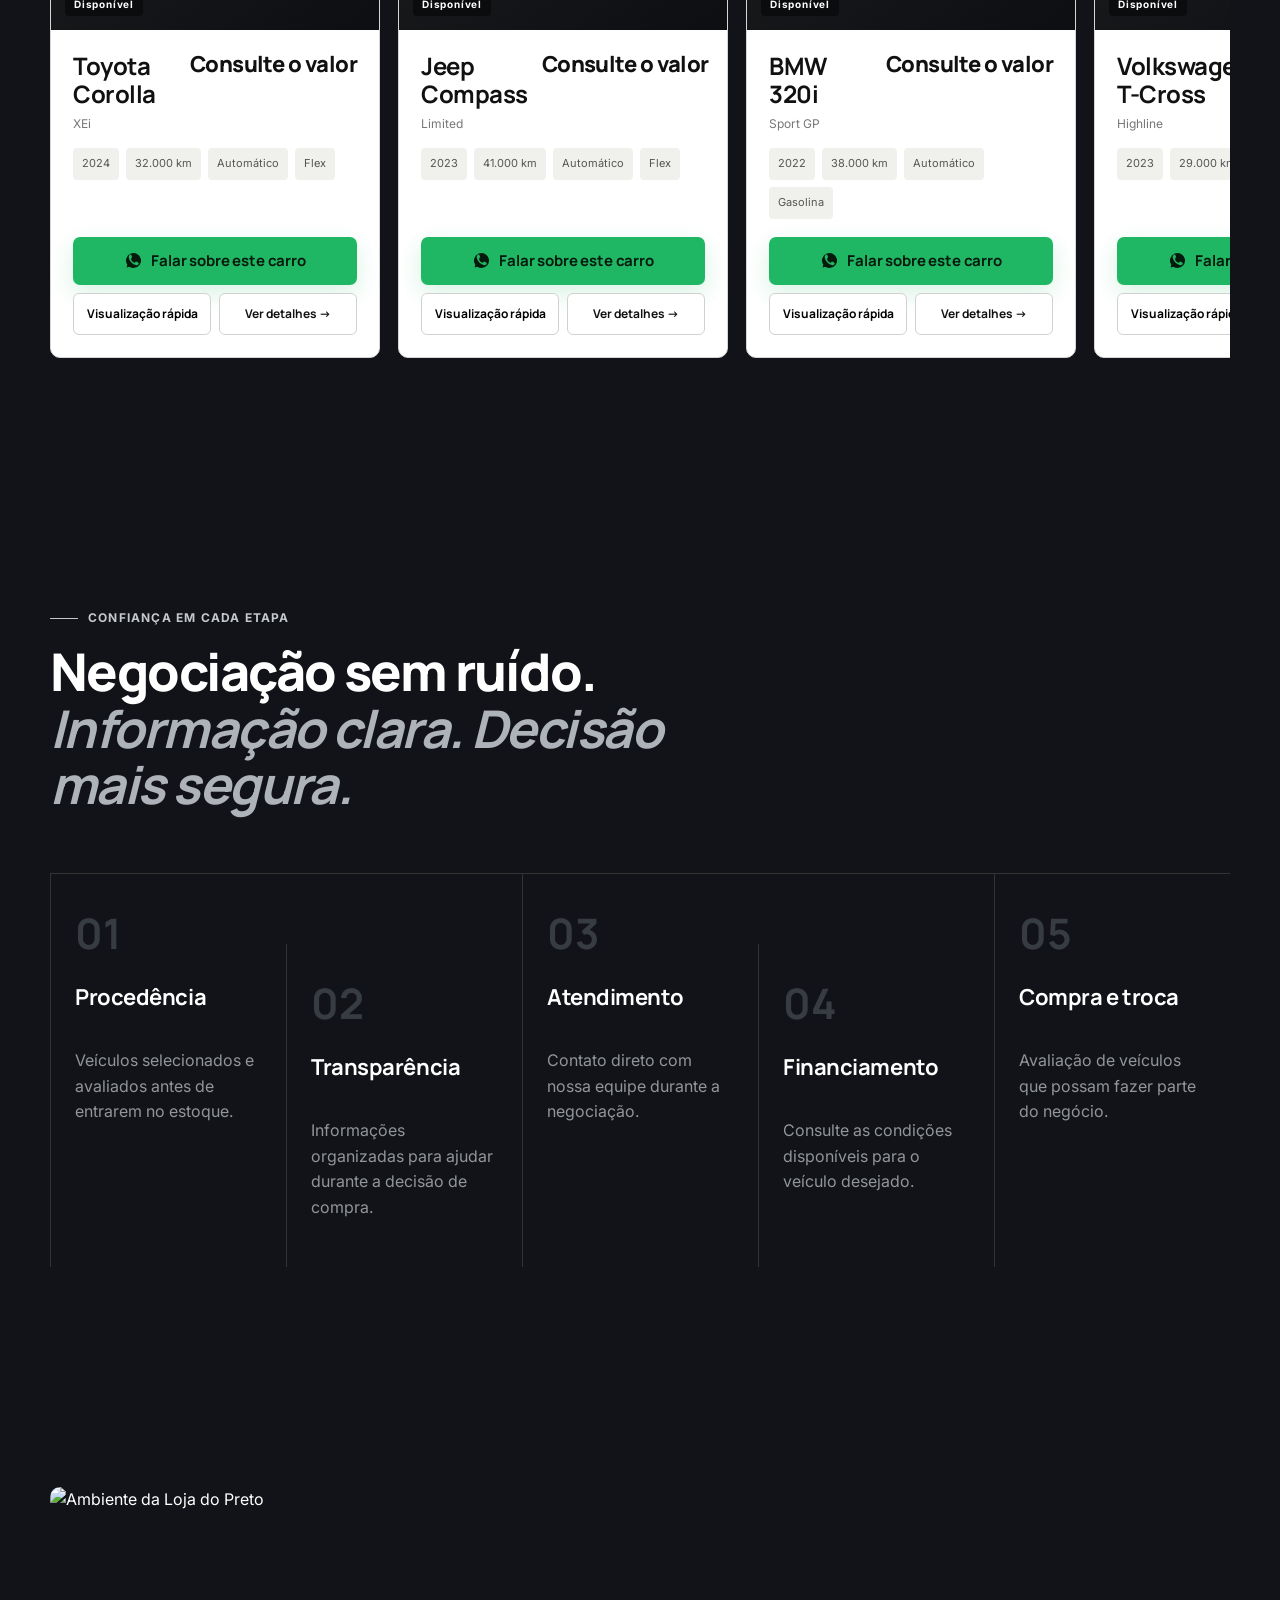
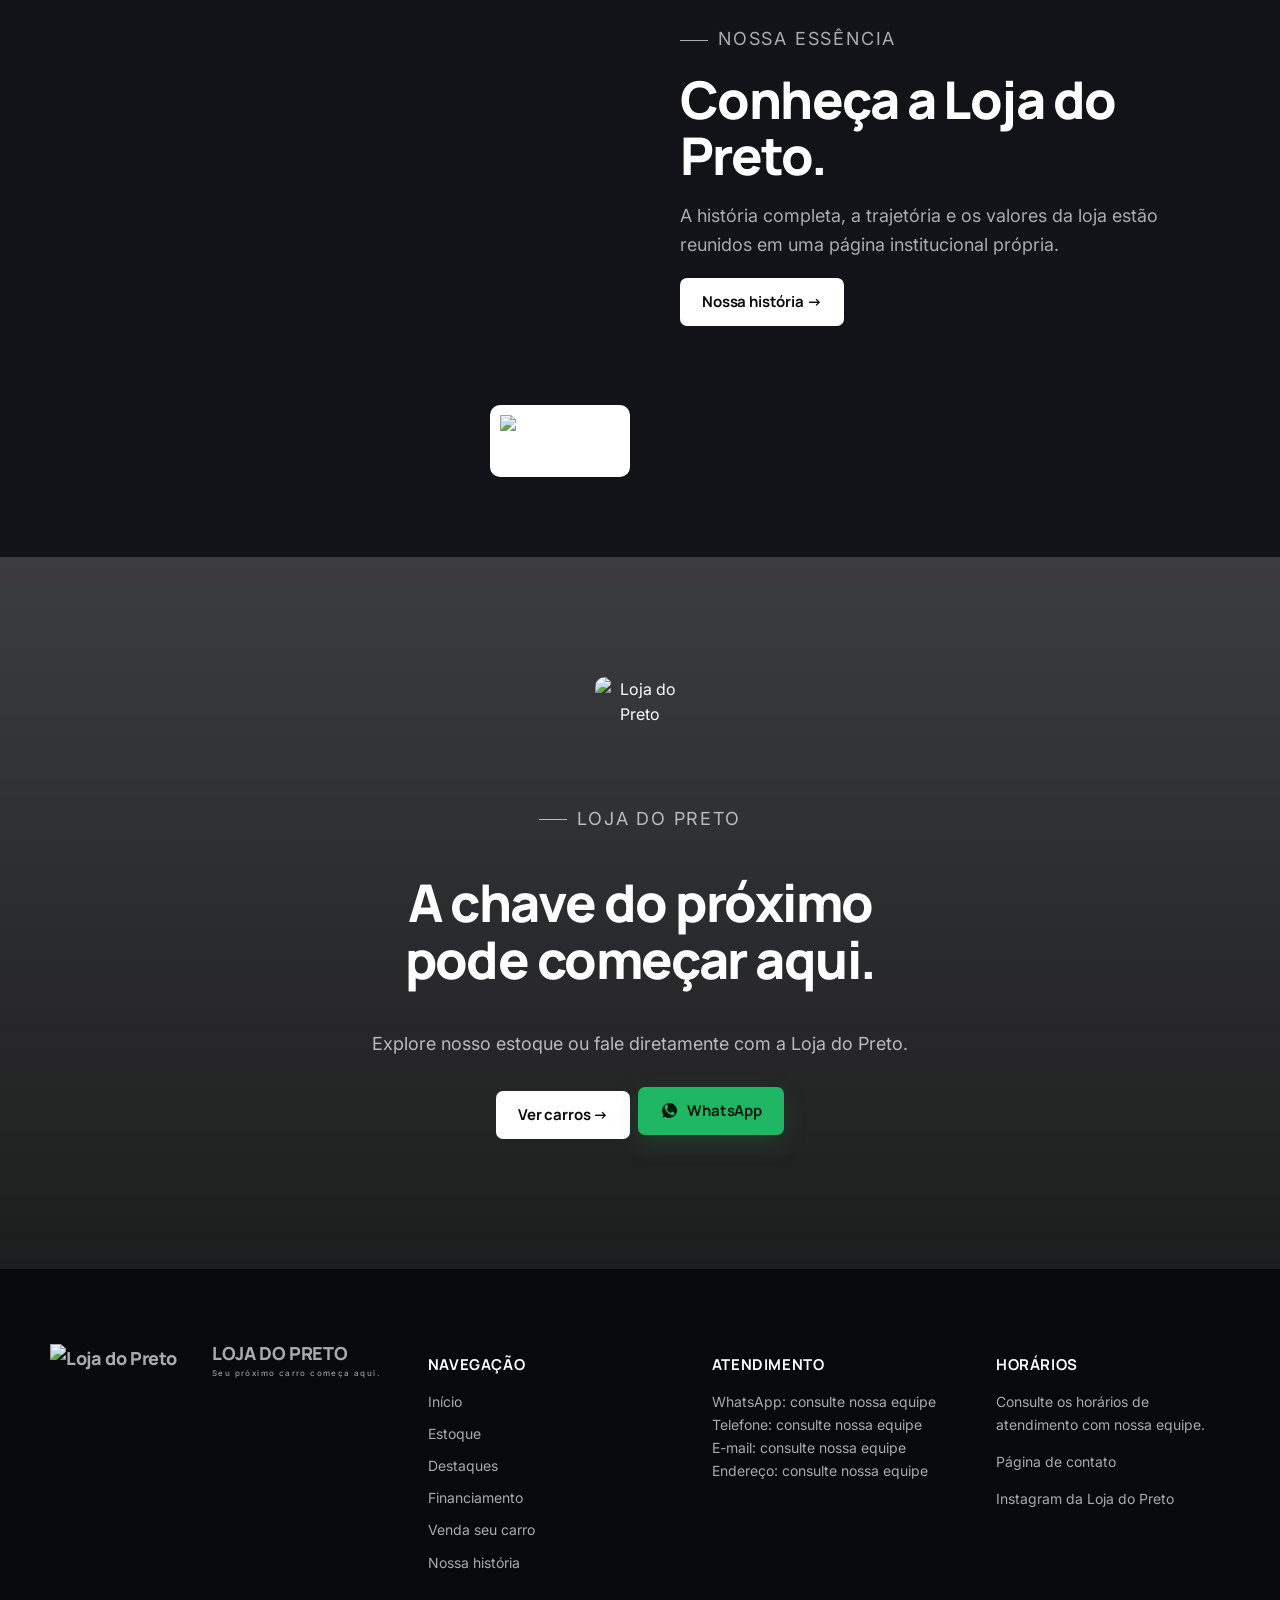
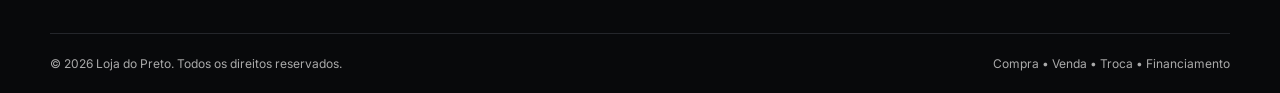
==== commit bbc9c387: "Evolui navegacao e portal da Loja do Preto" ====
--- a/index.html
+++ b/index.html
@@ -17,13 +17,14 @@
   <link href="https://fonts.googleapis.com/css2?family=Inter:wght@400;500;600&family=Manrope:wght@600;700;800&display=swap" rel="stylesheet">
   <link rel="stylesheet" href="local.css">
   <link rel="stylesheet" href="styles.css">
+  <style>.home-portal .quick,.home-portal .ticker,.home-portal .inventory,.home-portal .lifestyle,.home-portal .finance,.home-portal #avaliacao,.home-portal .deal-builder,.home-portal .proof,.home-portal .faq{display:none}.home-portal #destaques .text-link{display:inline-flex}.home-portal .header nav a.current{color:#fff}.home-portal .header nav a.current:after{transform:scaleX(1)}</style>
 </head>
-<body>
+<body class="home-portal">
   <div class="scroll-progress" aria-hidden="true"><span></span></div>
   <a class="skip" href="#main">Pular para o conteúdo</a>
   <header class="header" id="inicio">
     <a class="brand header-brand" href="#inicio" aria-label="Loja do Preto — início"><img src="https://raw.githubusercontent.com/Sato190/loja-do-preto/main/assets/logo-clean.png?v=2" alt="Logo Loja do Preto"></a>
-    <nav id="nav" aria-label="Navegação principal"><span class="nav-prompt">O que você deseja fazer?</span><a href="#estoque">Estoque</a><a href="#jornada" data-mode-link="buy">Comprar</a><a href="#jornada" data-mode-link="sell">Vender</a><a href="#jornada" data-mode-link="trade">Trocar</a><a href="#jornada" data-mode-link="finance">Financiar</a><a href="#sobre">A Loja</a><button class="nav-favorites" id="nav-favorites" type="button">♡ Favoritos <b>0</b></button></nav>
+    <nav id="nav" aria-label="Navegação principal"><a class="current" href="index.html">Início</a><a href="estoque.html">Estoque</a><a href="destaques.html">Destaques</a><a href="venda.html">Venda seu carro</a><a href="financiamento.html">Financiamento</a><a href="historia.html">Nossa história</a><a href="contato.html">Contato</a><button class="nav-favorites" id="nav-favorites" type="button">♡ <b>0</b></button></nav>
     <a class="btn btn-wa header-wa" data-wa data-message="Olá! Gostaria de falar com um vendedor da Loja do Preto.">◉ WhatsApp</a>
     <button class="menu" aria-label="Abrir menu" aria-expanded="false" aria-controls="nav"><span></span><span></span><span></span></button>
   </header>
@@ -32,7 +33,7 @@
     <section class="hero">
       <div class="hero-bg"></div><div class="hero-shade"></div>
       <div class="hero-wordmark" aria-hidden="true">LOJA DO PRETO</div>
-      <div class="hero-content reveal"><p class="eyebrow">Loja do Preto</p><h1><span>Seu próximo carro</span><br><em>está aqui.</em></h1><p class="hero-services">Compra <i>•</i> Venda <i>•</i> Troca <i>•</i> Financiamento</p><p class="lead">Veículos selecionados e negociação direta para você avançar com segurança.</p><div class="hero-actions"><a class="btn btn-light" href="#estoque">Explorar estoque →</a><a class="btn btn-ghost" data-wa data-message="Olá! Vi o site da Loja do Preto e gostaria de falar com um vendedor.">◉ Falar com vendedor</a></div><ul class="trust"><li>✓ Veículos selecionados</li><li>✓ Informações claras</li><li>✓ Negociação humana</li></ul></div>
+      <div class="hero-content reveal"><p class="eyebrow">Loja do Preto</p><h1><span>Seu próximo carro</span><br><em>está aqui.</em></h1><p class="hero-services">Compra <i>•</i> Venda <i>•</i> Troca <i>•</i> Financiamento</p><p class="lead">Veículos selecionados e negociação direta para você avançar com segurança.</p><div class="hero-actions"><a class="btn btn-light" href="estoque.html">Explorar estoque →</a><a class="btn btn-ghost" data-wa data-message="Olá! Vi o site da Loja do Preto e gostaria de falar com um vendedor.">◉ Falar com vendedor</a></div><ul class="trust"><li>✓ Veículos selecionados</li><li>✓ Informações claras</li><li>✓ Negociação humana</li></ul></div>
       <div class="hero-index"><span>ESTOQUE</span><strong>PRONTO PARA<br>NEGOCIAR</strong></div>
     </section>
 
@@ -40,7 +41,7 @@
 
     <section class="quick section-dark" aria-labelledby="quick-title"><div class="container"><div class="quick-head"><div><p class="eyebrow">Descoberta inteligente</p><h2 id="quick-title">Qual carro você está procurando?</h2><p>Busque do seu jeito ou escolha uma intenção.</p></div><button class="filter-toggle btn btn-ghost" aria-expanded="false">Filtrar veículos</button></div><div class="natural-search"><span>⌕</span><input id="natural-search" type="search" placeholder="Busque por marca, modelo ou característica..." aria-label="Buscar veículos"><button type="button" id="natural-search-button">Buscar</button></div><div class="intent-chips" aria-label="Filtros rápidos"><button data-intent="SUV">SUV</button><button data-intent="Sedan">Sedan</button><button data-intent="Hatch">Hatch</button><button data-intent="Picape">Picape</button><button data-intent="80000">Até R$ 80 mil</button><button data-intent="120000">Até R$ 120 mil</button><button data-intent="Automático">Automático</button><button data-intent="low-mileage">Baixa quilometragem</button></div><form class="filter-grid" id="quick-form"><label>Marca<select name="brand"><option value="">Todas</option></select></label><label>Modelo<select name="model"><option value="">Todos</option></select></label><label>Ano mínimo<input name="minYear" type="number" placeholder="Ex.: 2020"></label><label>Ano máximo<input name="maxYear" type="number" placeholder="Ex.: 2026"></label><label>Preço máximo<select name="maxPrice"><option value="">Sem limite</option><option value="80000">Até R$ 80 mil</option><option value="120000">Até R$ 120 mil</option><option value="150000">Até R$ 150 mil</option><option value="200000">Até R$ 200 mil</option></select></label><label>Câmbio<select name="transmission"><option value="">Todos</option><option>Automático</option><option>Manual</option></select></label><button class="btn btn-light" type="submit">Aplicar filtros →</button></form><a class="text-link" data-wa data-message="Olá! Não encontrei o carro que procuro. Pode me ajudar?">Não encontrou? Fale com um vendedor →</a></div></section>
 
-    <section class="section" id="destaques"><div class="container"><div class="section-title"><div><p class="eyebrow dark">Curadoria</p><h2>Destaques da Loja do Preto</h2><p>Veículos demonstrativos preparados para receber os dados reais do estoque.</p></div><a href="#estoque" class="text-link dark">Ver estoque completo →</a></div><div class="vehicle-grid" id="featured-grid"></div></div></section>
+    <section class="section" id="destaques"><div class="container"><div class="section-title"><div><p class="eyebrow dark">Curadoria</p><h2>Destaques da Loja do Preto</h2><p>Uma seleção especial conectada ao estoque real.</p></div><a href="destaques.html" class="text-link dark">Ver todos os destaques →</a></div><div class="vehicle-grid" id="featured-grid"></div></div></section>
 
     <section class="ticker" aria-label="Serviços"><span>COMPRA</span><i>◆</i><span>VENDA</span><i>◆</i><span>TROCA</span><i>◆</i><span>FINANCIAMENTO</span></section>
 
@@ -60,14 +61,14 @@
 
     <section class="section proof"><div class="container"><p class="eyebrow dark">Nosso compromisso</p><h2>Uma negociação clara do início ao fim.</h2><div class="proof-grid"><article><span>01</span><p>Atendimento direto para entender o veículo que você procura e apresentar as opções disponíveis.</p><footer><b>Atendimento personalizado</b><small>Converse diretamente com nossa equipe.</small></footer></article><article><span>02</span><p>Informações objetivas sobre cada veículo para você avaliar com tranquilidade antes de negociar.</p><footer><b>Transparência</b><small>Detalhes claros em todas as etapas.</small></footer></article><div class="stats"><strong>COMPRA</strong><span>encontre seu próximo carro</span><strong>VENDA E TROCA</strong><span>negocie seu veículo com a loja</span></div></div></div></section>
 
-    <section class="section about" id="sobre"><div class="container split"><div class="about-image"><img src="https://raw.githubusercontent.com/Sato190/loja-do-preto/main/assets/hero-showroom.jpg" alt="Ambiente da Loja do Preto" loading="lazy"><div class="about-badge"><img src="https://raw.githubusercontent.com/Sato190/loja-do-preto/main/assets/logo-clean.png" alt="Logo Loja do Preto"></div></div><div><p class="eyebrow">Nossa essência</p><h2>Mais do que vender carros, queremos ajudar você a fazer uma boa escolha.</h2><p>Uma experiência automotiva pautada por atendimento personalizado, transparência e segurança em cada etapa da negociação.</p><ul class="checks"><li>Atendimento personalizado</li><li>Qualidade dos veículos</li><li>Informações transparentes</li><li>Segurança na negociação</li></ul><a class="btn btn-light" data-wa data-message="Olá! Gostaria de conhecer melhor a Loja do Preto.">Conheça a Loja do Preto →</a></div></div></section>
+    <section class="section about" id="sobre"><div class="container split"><div class="about-image"><img src="https://raw.githubusercontent.com/Sato190/loja-do-preto/main/assets/hero-showroom.jpg" alt="Ambiente da Loja do Preto" loading="lazy"><div class="about-badge"><img src="https://raw.githubusercontent.com/Sato190/loja-do-preto/main/assets/logo-clean.png" alt="Logo Loja do Preto"></div></div><div><p class="eyebrow">Nossa essência</p><h2>Conheça a Loja do Preto.</h2><p>A história completa, a trajetória e os valores da loja estão reunidos em uma página institucional própria.</p><a class="btn btn-light" href="historia.html">Nossa história →</a></div></div></section>
 
     <section class="section faq"><div class="container narrow"><p class="eyebrow dark">Dúvidas frequentes</p><h2>Antes de acelerar,<br>tire suas dúvidas.</h2><div id="faq-list"></div></div></section>
 
-    <section class="final-cta"><div class="container"><img class="final-logo" src="https://raw.githubusercontent.com/Sato190/loja-do-preto/main/assets/logo-clean.png" alt="Loja do Preto"><p class="eyebrow">LOJA DO PRETO</p><h2>A chave do próximo<br>pode começar aqui.</h2><p>Explore nosso estoque ou fale diretamente com a Loja do Preto.</p><div><a href="#estoque" class="btn btn-light">Ver carros →</a><a class="btn btn-wa" data-wa data-message="Olá! Quero começar uma negociação com a Loja do Preto.">◉ WhatsApp</a></div></div></section>
+    <section class="final-cta"><div class="container"><img class="final-logo" src="https://raw.githubusercontent.com/Sato190/loja-do-preto/main/assets/logo-clean.png" alt="Loja do Preto"><p class="eyebrow">LOJA DO PRETO</p><h2>A chave do próximo<br>pode começar aqui.</h2><p>Explore nosso estoque ou fale diretamente com a Loja do Preto.</p><div><a href="estoque.html" class="btn btn-light">Ver carros →</a><a class="btn btn-wa" data-wa data-message="Olá! Quero começar uma negociação com a Loja do Preto.">◉ WhatsApp</a></div></div></section>
   </main>
 
-  <footer class="footer"><div class="container footer-grid"><div><div class="brand footer-brand"><img src="https://raw.githubusercontent.com/Sato190/loja-do-preto/main/assets/logo-clean.png" alt="Loja do Preto"><span id="footer-store-name">LOJA DO PRETO<small>Seu próximo carro começa aqui.</small></span></div></div><div><h3>Navegação</h3><a href="#inicio">Início</a><a href="#estoque">Estoque</a><a href="#financiamento">Financiamento</a><a href="#avaliacao">Avalie seu carro</a><a href="#sobre">Sobre nós</a></div><div><h3>Atendimento</h3><p><span id="footer-whatsapp">WhatsApp: consulte nossa equipe</span><br><span id="footer-phone">Telefone: consulte nossa equipe</span><br><span id="footer-email">E-mail: consulte nossa equipe</span><br><span id="footer-address">Endereço: consulte nossa equipe</span></p></div><div><h3>Horários</h3><p id="footer-hours">Consulte os horários de atendimento com nossa equipe.</p><p id="footer-instagram">Instagram da Loja do Preto</p></div></div><div class="container footer-bottom"><span>© 2026 Loja do Preto. Todos os direitos reservados.</span><span>Compra • Venda • Troca • Financiamento</span></div></footer>
+  <footer class="footer"><div class="container footer-grid"><div><div class="brand footer-brand"><img src="https://raw.githubusercontent.com/Sato190/loja-do-preto/main/assets/logo-clean.png" alt="Loja do Preto"><span id="footer-store-name">LOJA DO PRETO<small>Seu próximo carro começa aqui.</small></span></div></div><div><h3>Navegação</h3><a href="index.html">Início</a><a href="estoque.html">Estoque</a><a href="destaques.html">Destaques</a><a href="financiamento.html">Financiamento</a><a href="venda.html">Venda seu carro</a><a href="historia.html">Nossa história</a></div><div><h3>Atendimento</h3><p><span id="footer-whatsapp">WhatsApp: consulte nossa equipe</span><br><span id="footer-phone">Telefone: consulte nossa equipe</span><br><span id="footer-email">E-mail: consulte nossa equipe</span><br><span id="footer-address">Endereço: consulte nossa equipe</span></p></div><div><h3>Horários</h3><p id="footer-hours">Consulte os horários de atendimento com nossa equipe.</p><a href="contato.html">Página de contato</a><p id="footer-instagram">Instagram da Loja do Preto</p></div></div><div class="container footer-bottom"><span>© 2026 Loja do Preto. Todos os direitos reservados.</span><span>Compra • Venda • Troca • Financiamento</span></div></footer>
 
   <a class="floating-wa" data-wa data-message="Olá! Vi os veículos da Loja do Preto no site e gostaria de saber mais sobre o estoque disponível." aria-label="Falar pelo WhatsApp">◉<span>WhatsApp</span></a>
   <div class="compare-tray" id="compare-tray" hidden><div><strong>Compare seus favoritos</strong><span id="compare-summary">0 de 3 selecionados</span></div><div id="compare-items"></div><button id="open-compare" disabled>Comparar agora</button><button id="close-compare" aria-label="Fechar comparação">×</button></div>
@@ -79,3 +80,4 @@
   <script src="app.js"></script>
 </body>
 </html>
+
--- a/styles.css
+++ b/styles.css
@@ -82,4 +82,19 @@
   .inventory-bar{font-size:13px}
   .footer-grid{gap:28px}
 }
-
+
+/* Loja do Preto — next generation experience */
+.scroll-progress{position:fixed;inset:0 0 auto;height:2px;z-index:100;background:transparent}.scroll-progress span{display:block;width:0;height:100%;background:#d7d9dc;transition:width .08s linear}
+.header{transition:height .3s ease,background .3s ease}.header.compact{height:64px;background:rgba(5,6,8,.97)}.header.compact .header-brand img{transform:scale(.82)}.header-brand img{transition:transform .3s ease}.nav-prompt{display:none}.nav-favorites{border:0;background:none;color:inherit;font:700 13px var(--font-display);cursor:pointer}.nav-favorites b,.mobile-action-bar b{display:inline-grid;place-items:center;min-width:18px;height:18px;border-radius:50%;background:#fff;color:#0a0b0d;font-size:10px}
+.hero{isolation:isolate}.hero-bg{animation:hero-bg 1s ease both}.hero-wordmark{position:absolute;left:7vw;right:3vw;top:15%;z-index:0;color:rgba(255,255,255,.055);font:800 clamp(70px,13vw,190px)/.82 var(--font-display);letter-spacing:-.07em;white-space:nowrap;animation:hero-mark .65s .12s both}.hero-content{z-index:2}.hero-content>*{animation:hero-enter .6s both}.hero-content h1{animation-delay:.16s}.hero-services{animation-delay:.23s}.hero-content .lead{animation-delay:.28s}.hero-actions{animation-delay:.34s}.hero-content .trust{animation-delay:.4s}.hero-services{font:700 15px var(--font-display);letter-spacing:.08em;color:#e4e5e7}.hero-services i{font-style:normal;color:#666b72;margin:0 8px}@keyframes hero-bg{from{opacity:0;transform:scale(1.04)}to{opacity:1;transform:scale(1.01)}}@keyframes hero-mark{from{opacity:0;transform:translateX(-24px)}to{opacity:1;transform:none}}@keyframes hero-enter{from{opacity:0;transform:translateY(14px)}to{opacity:1;transform:none}}
+.journey{padding:100px 0;border-top:1px solid #282b31;position:relative;overflow:hidden}.journey:after{content:'';position:absolute;left:0;right:0;bottom:0;height:1px;background:linear-gradient(90deg,transparent,#73777e,transparent);transform:scaleX(.7)}.journey h2{font:800 clamp(38px,5vw,60px)/1.05 var(--font-display);letter-spacing:-.035em;margin:12px 0 34px}.journey-tabs{display:grid;grid-template-columns:repeat(4,1fr);border-bottom:1px solid #35383f}.journey-tabs button{position:relative;padding:18px;border:0;background:none;color:#7f838a;font:800 15px var(--font-display);letter-spacing:.06em;text-transform:uppercase;cursor:pointer}.journey-tabs button:after{content:'';position:absolute;left:0;right:0;bottom:-1px;height:3px;background:#fff;transform:scaleX(0);transition:transform .35s ease}.journey-tabs button.active{color:#fff}.journey-tabs button.active:after{transform:scaleX(1)}.journey-panel{min-height:340px;padding:42px 0 0;animation:mode-in .38s ease}.journey-panel.changing{animation:mode-out .18s ease}@keyframes mode-in{from{opacity:0;transform:translateX(20px)}to{opacity:1;transform:none}}@keyframes mode-out{to{opacity:0;transform:translateX(-18px)}}.mode-layout{display:grid;grid-template-columns:1fr 1.1fr;gap:70px;align-items:start}.mode-copy h3{font:800 clamp(30px,4vw,46px)/1.1 var(--font-display);letter-spacing:-.03em;margin:0 0 16px}.mode-copy p{color:#a6aab0;max-width:540px}.mode-actions{display:flex;flex-wrap:wrap;gap:10px;margin-top:26px}.mode-grid,.mode-steps{display:grid;grid-template-columns:repeat(3,1fr);gap:12px}.mode-grid button,.mode-steps article{min-height:120px;padding:20px;border:1px solid #343840;background:#171a20;color:#fff;text-align:left;border-radius:8px}.mode-grid button{cursor:pointer;font:700 15px var(--font-display)}.mode-grid button:hover{border-color:#858991;transform:translateY(-3px)}.mode-steps b{display:block;color:#747981;margin-bottom:24px}.mode-form{display:grid;grid-template-columns:1fr 1fr;gap:12px}.mode-form label{font-size:11px;text-transform:uppercase;letter-spacing:.1em;color:#9da1a8}.mode-form input,.mode-form select{width:100%;display:block;margin-top:7px;padding:14px;border-radius:6px;border:1px solid #363a42;background:#1b1e24;color:#fff}.mode-form .wide,.mode-form .btn{grid-column:1/-1}
+.quick{padding:70px 0}.natural-search{height:62px;display:grid;grid-template-columns:auto 1fr auto;align-items:center;gap:14px;margin:28px 0 18px;padding:0 8px 0 20px;border:1px solid #3b3f47;background:#171a20;border-radius:9px}.natural-search span{font-size:24px}.natural-search input{height:100%;border:0;outline:0;background:transparent;color:#fff;font-size:17px}.natural-search button{height:46px;padding:0 24px;border:0;border-radius:6px;background:#fff;font-weight:800;cursor:pointer}.intent-chips{display:flex;gap:9px;overflow:auto;padding:0 0 20px;scrollbar-width:none}.intent-chips button{flex:0 0 auto;padding:10px 15px;border:1px solid #393d45;background:transparent;color:#d2d4d7;border-radius:999px;font:700 12px var(--font-body);cursor:pointer}.intent-chips button.active{background:#fff;color:#0a0b0d;border-color:#fff}
+.inventory{position:relative}.inventory:before,.deal-builder:before{content:'';position:absolute;left:0;right:0;top:0;height:1px;background:linear-gradient(90deg,transparent 8%,#c1c3c5 50%,transparent 92%)}.inventory-bar>div{display:flex;gap:18px}.inventory-bar button{font-weight:700}.vehicle-card{position:relative;border-color:#d5d6d3;background:#fff}.vehicle-card:hover{transform:translateY(-5px)}.vehicle-photo{height:300px}.vehicle-actions-top{position:absolute;right:12px;top:12px;z-index:2;display:flex;gap:7px}.vehicle-actions-top button{width:38px;height:38px;border:1px solid rgba(255,255,255,.3);border-radius:50%;background:rgba(8,9,11,.76);color:#fff;backdrop-filter:blur(8px);cursor:pointer;font-size:16px}.vehicle-actions-top button.active{background:#fff;color:#111}.vehicle-status{position:absolute;left:14px;bottom:14px;padding:6px 9px;background:#0b0c0e;color:#fff;border-radius:4px;font:700 10px var(--font-body);letter-spacing:.08em}.vehicle-status.reserved{background:#5c5140}.vehicle-status.sold{background:#4f4f52}.vehicle-body{gap:0}.vehicle-title-row{display:flex;justify-content:space-between;align-items:start;gap:14px}.vehicle-title-row .price{font-size:22px;text-align:right;white-space:nowrap}.vehicle-body .version{margin:5px 0 15px}.vehicle-spec-list{display:flex;flex-wrap:wrap;gap:7px;margin:0 0 18px;padding:0;list-style:none}.vehicle-spec-list li{padding:7px 9px;border-radius:4px;background:#f0f0ed;color:#555;font-size:11px}.vehicle-cta{width:100%;margin-top:auto}.vehicle-secondary{display:grid;grid-template-columns:1fr 1fr;gap:8px;margin-top:8px}.vehicle-secondary button,.vehicle-secondary a{display:flex;align-items:center;justify-content:center;min-height:42px;border:1px solid #d1d2cf;border-radius:6px;background:#fff;font:700 12px var(--font-display);cursor:pointer}.vehicle-secondary button:hover{background:#111;color:#fff}.sold .vehicle-cta{background:#202226;color:#fff}.skeleton-grid:empty:before{content:'';display:block;grid-column:1/-1;height:420px;border-radius:10px;background:linear-gradient(100deg,#dededb 30%,#ecece9 45%,#dededb 60%);background-size:220% 100%;animation:skeleton 1.3s infinite}@keyframes skeleton{to{background-position-x:-220%}}
+.horizontal-rail{display:grid;grid-auto-flow:column;grid-auto-columns:minmax(280px,34%);gap:18px;overflow-x:auto;overscroll-behavior-inline:contain;scroll-snap-type:x mandatory;padding:12px 2px 20px;scrollbar-width:none}.horizontal-rail>*{scroll-snap-align:start}.carousel-arrows{display:flex;gap:8px}.carousel-arrows button{width:46px;height:46px;border:1px solid #aaa;background:transparent;border-radius:50%;font-size:18px;cursor:pointer}.carousel-arrows.light button{color:#fff;border-color:#555}.moment-card{min-height:250px;display:flex;flex-direction:column;justify-content:flex-end;padding:26px;border-radius:10px;background:linear-gradient(150deg,#23262b,#0b0c0e);color:#fff;cursor:pointer;position:relative;overflow:hidden}.moment-card:before{content:attr(data-index);position:absolute;right:16px;top:5px;color:rgba(255,255,255,.07);font:800 100px var(--font-display)}.moment-card h3{font:800 26px var(--font-display);letter-spacing:-.02em;margin:0 0 7px}.moment-card p{color:#aeb1b7}.vehicle-rail{grid-auto-columns:minmax(330px,38%)}.arrivals .vehicle-card{color:#111}.new-badge{position:absolute;left:14px;top:14px;z-index:2;background:#fff;color:#111;padding:7px 10px;border-radius:4px;font:800 9px var(--font-body);letter-spacing:.1em}
+.deal-builder{background:#efefec}.deal-builder h2{font:800 clamp(40px,5vw,60px)/1.05 var(--font-display);letter-spacing:-.035em;margin:12px 0}.deal-progress{display:flex;gap:8px;margin-top:32px}.deal-progress span{width:44px;height:3px;background:#c8cac7}.deal-progress span.active{background:#111}.deal-card{min-height:350px;padding:38px;border-radius:12px;background:#fff;border:1px solid #d9dad7;box-shadow:0 24px 70px rgba(0,0,0,.07)}.deal-card h3{font:800 30px var(--font-display);margin:0 0 22px}.deal-options{display:grid;gap:10px}.deal-options button{padding:18px;text-align:left;border:1px solid #d5d6d3;background:#f6f6f3;border-radius:7px;font:700 15px var(--font-display);cursor:pointer}.deal-options button:hover{background:#111;color:#fff}.deal-back{margin-top:20px;border:0;background:none;text-decoration:underline;cursor:pointer}.why .benefit-grid{grid-template-columns:repeat(5,1fr);border-left:0}.why .benefit-grid article{border:0;border-left:1px solid #333;padding:30px 24px}.why .benefit-grid article:nth-child(even){margin-top:70px}.why .benefit-grid b{font-size:42px;color:#373b42}.why .benefit-grid h3{font-size:22px}
+.compare-tray{position:fixed;left:50%;bottom:22px;z-index:70;width:min(820px,calc(100% - 32px));transform:translateX(-50%);display:grid;grid-template-columns:auto 1fr auto auto;align-items:center;gap:20px;padding:14px 18px;border:1px solid #3a3d43;border-radius:10px;background:rgba(10,11,13,.96);color:#fff;box-shadow:0 20px 60px rgba(0,0,0,.35);backdrop-filter:blur(16px)}.compare-tray[hidden]{display:none}.compare-tray>div:first-child{display:grid}.compare-tray span{color:#969aa1;font-size:11px}.compare-tray button{min-height:42px;border:0;border-radius:6px;padding:0 16px;font-weight:800;cursor:pointer}.compare-tray button:disabled{opacity:.4}.compare-tray #close-compare{width:38px;padding:0;background:transparent;color:#fff;font-size:22px}.compare-chip{display:inline-block;margin-right:6px;padding:7px 9px;border:1px solid #444;border-radius:5px;font-size:11px}.compare-modal-content{padding:50px}.compare-modal-content h2{font:800 clamp(32px,5vw,52px) var(--font-display);letter-spacing:-.03em}.compare-table{width:100%;border-collapse:collapse}.compare-table th,.compare-table td{padding:15px;border-bottom:1px solid #d5d6d3;text-align:left}.compare-table th{font-family:var(--font-display)}
+.mobile-action-bar{display:none}.faq-answer{overflow:hidden}.faq-item button span{transition:transform .25s}.faq-item.open button span{transform:rotate(45deg)}
+.reveal-on-scroll{opacity:0;transform:translateY(22px);transition:opacity .6s ease,transform .6s ease}.reveal-on-scroll.visible{opacity:1;transform:none}
+@media(max-width:1050px){.why .benefit-grid{grid-template-columns:repeat(3,1fr)}.why .benefit-grid article:nth-child(even){margin-top:0}.mode-layout{gap:36px}.header nav .nav-prompt{display:block;color:#777;text-transform:uppercase;letter-spacing:.12em;font-size:10px}.header nav.open{height:calc(100vh - 78px);align-items:stretch;padding:34px 24px}.header nav.open a,.header nav.open .nav-favorites{font:800 24px var(--font-display);text-align:left;padding:7px 0}.header nav.open .nav-favorites b{font-size:10px}}
+@media(max-width:720px){.header.compact{height:58px}.hero-wordmark{top:17%;left:16px;font-size:17vw}.hero-services{font-size:11px;letter-spacing:.04em}.journey{padding:74px 0}.journey-tabs{grid-template-columns:repeat(4,minmax(85px,1fr));overflow-x:auto}.journey-tabs button{padding:15px 10px;font-size:12px}.journey-panel{min-height:460px;padding-top:30px}.mode-layout{grid-template-columns:1fr;gap:28px}.mode-grid,.mode-steps{grid-template-columns:1fr}.mode-grid{display:flex;overflow:auto}.mode-grid button{min-width:190px}.mode-form{grid-template-columns:1fr}.mode-form label,.mode-form .wide{grid-column:1}.quick{padding:54px 0}.natural-search{height:auto;grid-template-columns:auto 1fr;padding:8px 8px 8px 15px}.natural-search input{min-width:0;height:46px;font-size:14px}.natural-search button{width:46px;padding:0;font-size:0}.natural-search button:after{content:'→';font-size:18px}.intent-chips{margin-inline:-16px;padding-inline:16px}.filter-grid{padding-top:14px}.vehicle-photo{height:260px}.vehicle-title-row{display:block}.vehicle-title-row .price{text-align:left;margin-top:12px}.vehicle-secondary{grid-template-columns:1fr}.horizontal-rail{grid-auto-columns:86%}.vehicle-rail{grid-auto-columns:88%}.carousel-arrows{display:none}.deal-builder .split{gap:28px}.deal-card{padding:25px;min-height:320px}.why .benefit-grid{grid-template-columns:1fr}.why .benefit-grid article{border-left:0;border-top:1px solid #30343a;min-height:0;padding:25px 0}.why .benefit-grid b{font-size:34px}.compare-tray{bottom:76px;grid-template-columns:1fr auto;padding:12px}.compare-tray #compare-items{display:none}.compare-tray #close-compare{position:absolute;right:4px;top:0}.compare-tray #open-compare{grid-column:2}.compare-modal-content{padding:42px 18px 24px;overflow:auto}.compare-table{min-width:650px}.floating-wa{display:none}.mobile-action-bar{position:fixed;left:0;right:0;bottom:0;z-index:60;height:64px;display:grid;grid-template-columns:repeat(3,1fr);background:rgba(8,9,11,.97);border-top:1px solid #2b2e34;color:#fff;padding-bottom:env(safe-area-inset-bottom)}.mobile-action-bar>*{display:flex;align-items:center;justify-content:center;gap:6px;border:0;background:none;color:#fff;font:700 11px var(--font-body)}body{padding-bottom:64px}.footer{padding-bottom:78px}}
+@media(prefers-reduced-motion:reduce){*,*:before,*:after{scroll-behavior:auto!important;animation-duration:.01ms!important;animation-iteration-count:1!important;transition-duration:.01ms!important}.reveal-on-scroll{opacity:1;transform:none}}
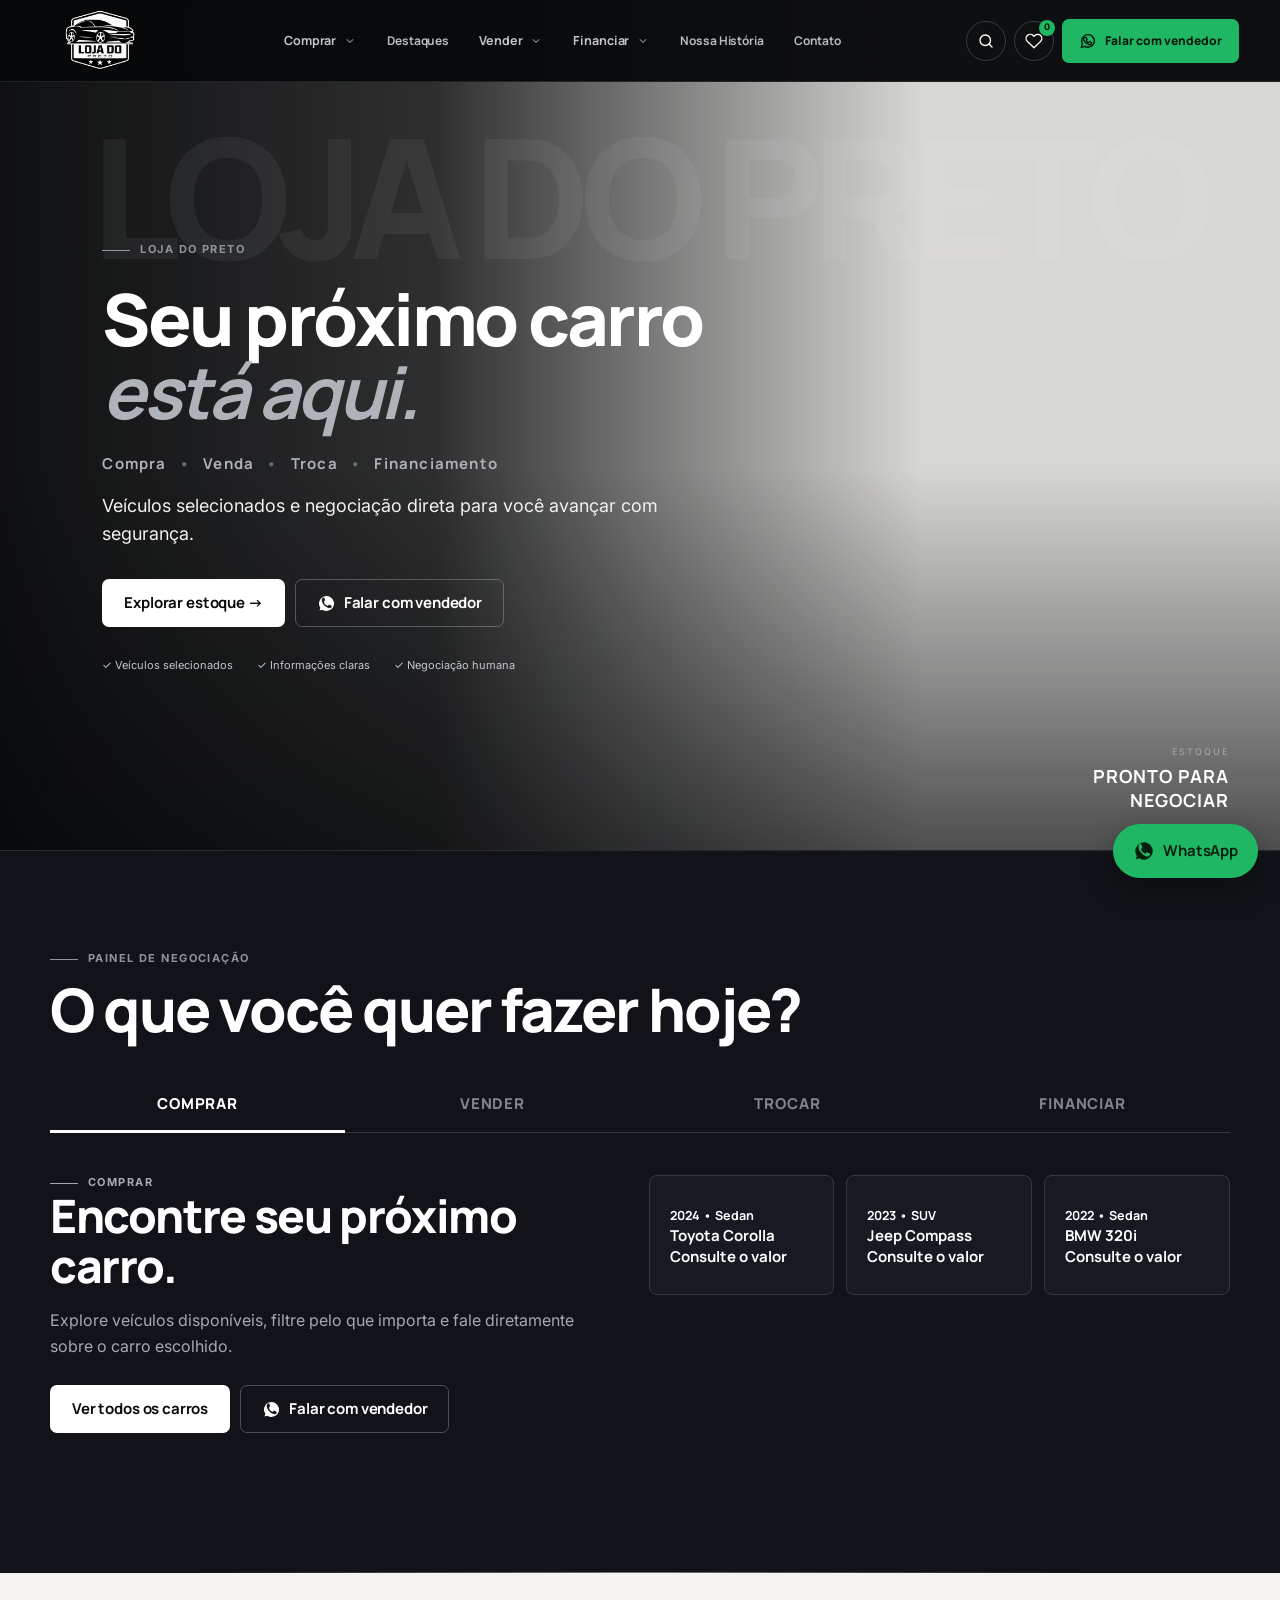
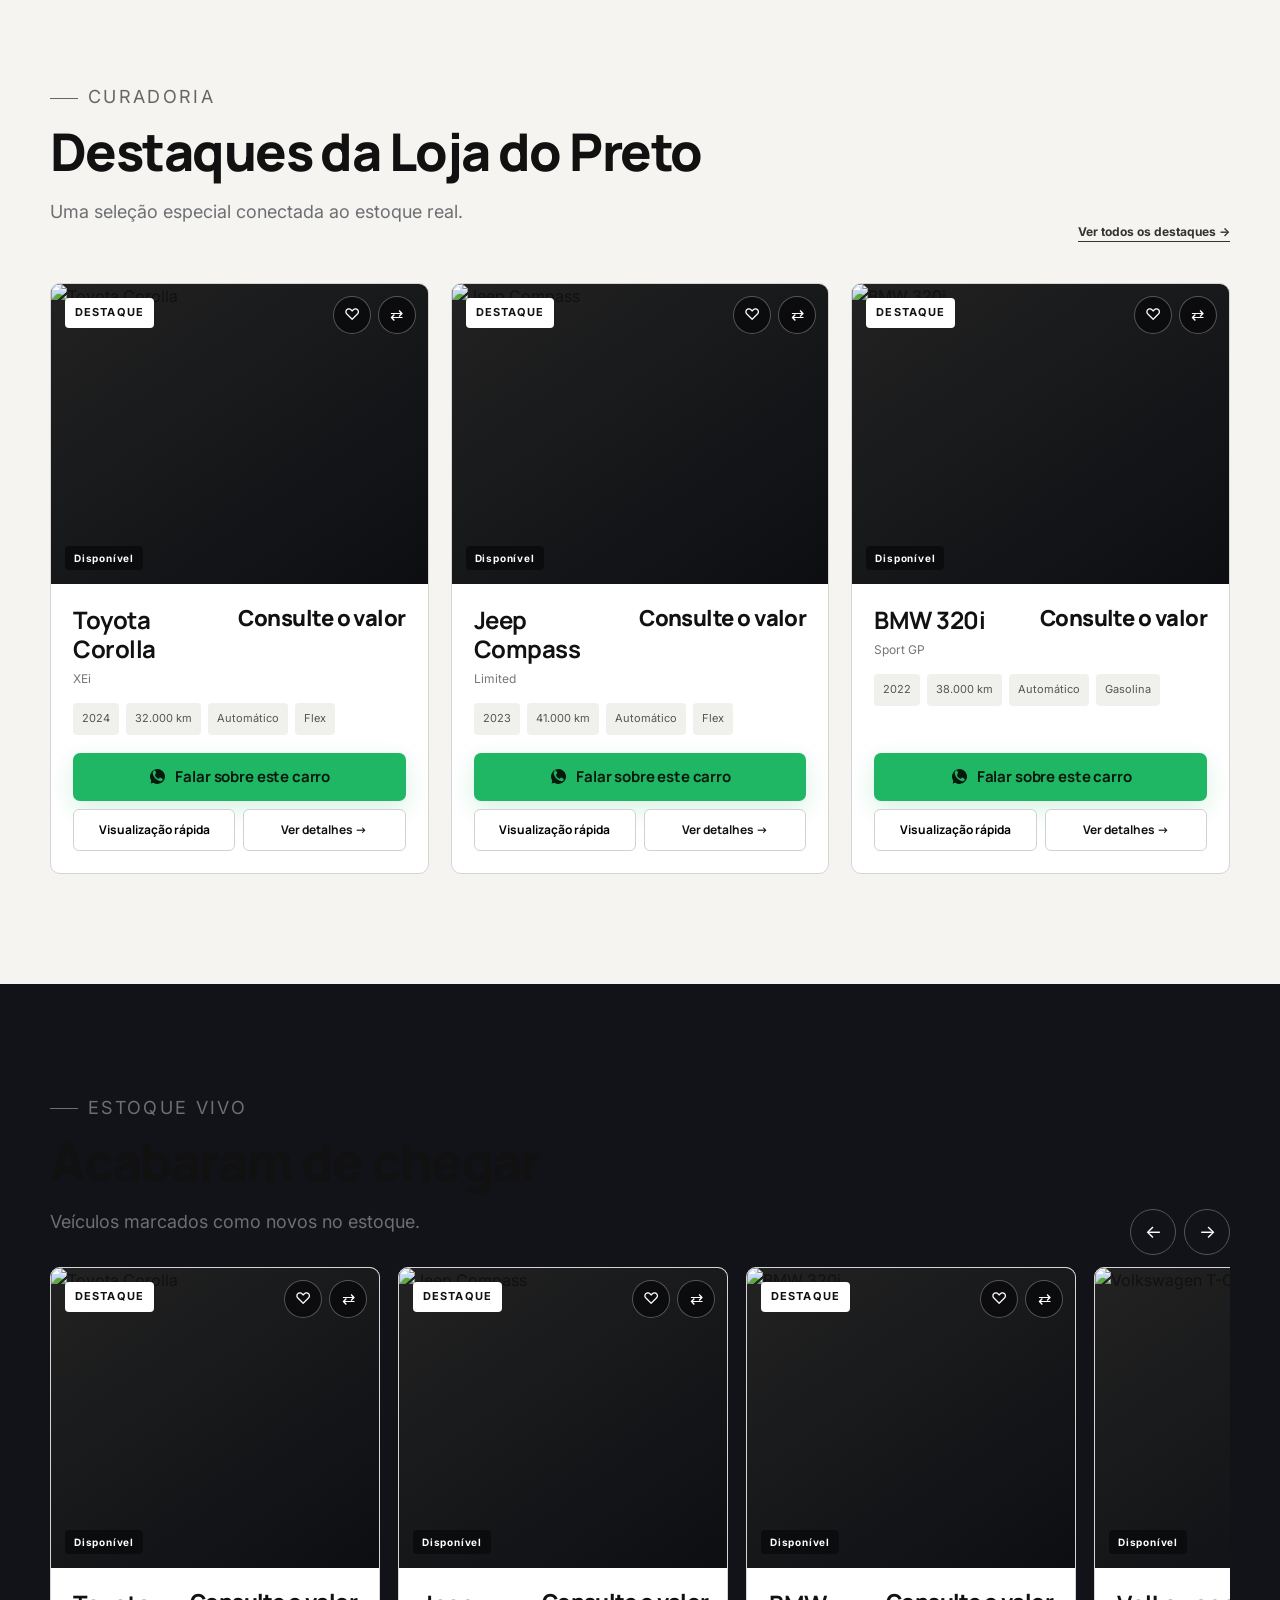
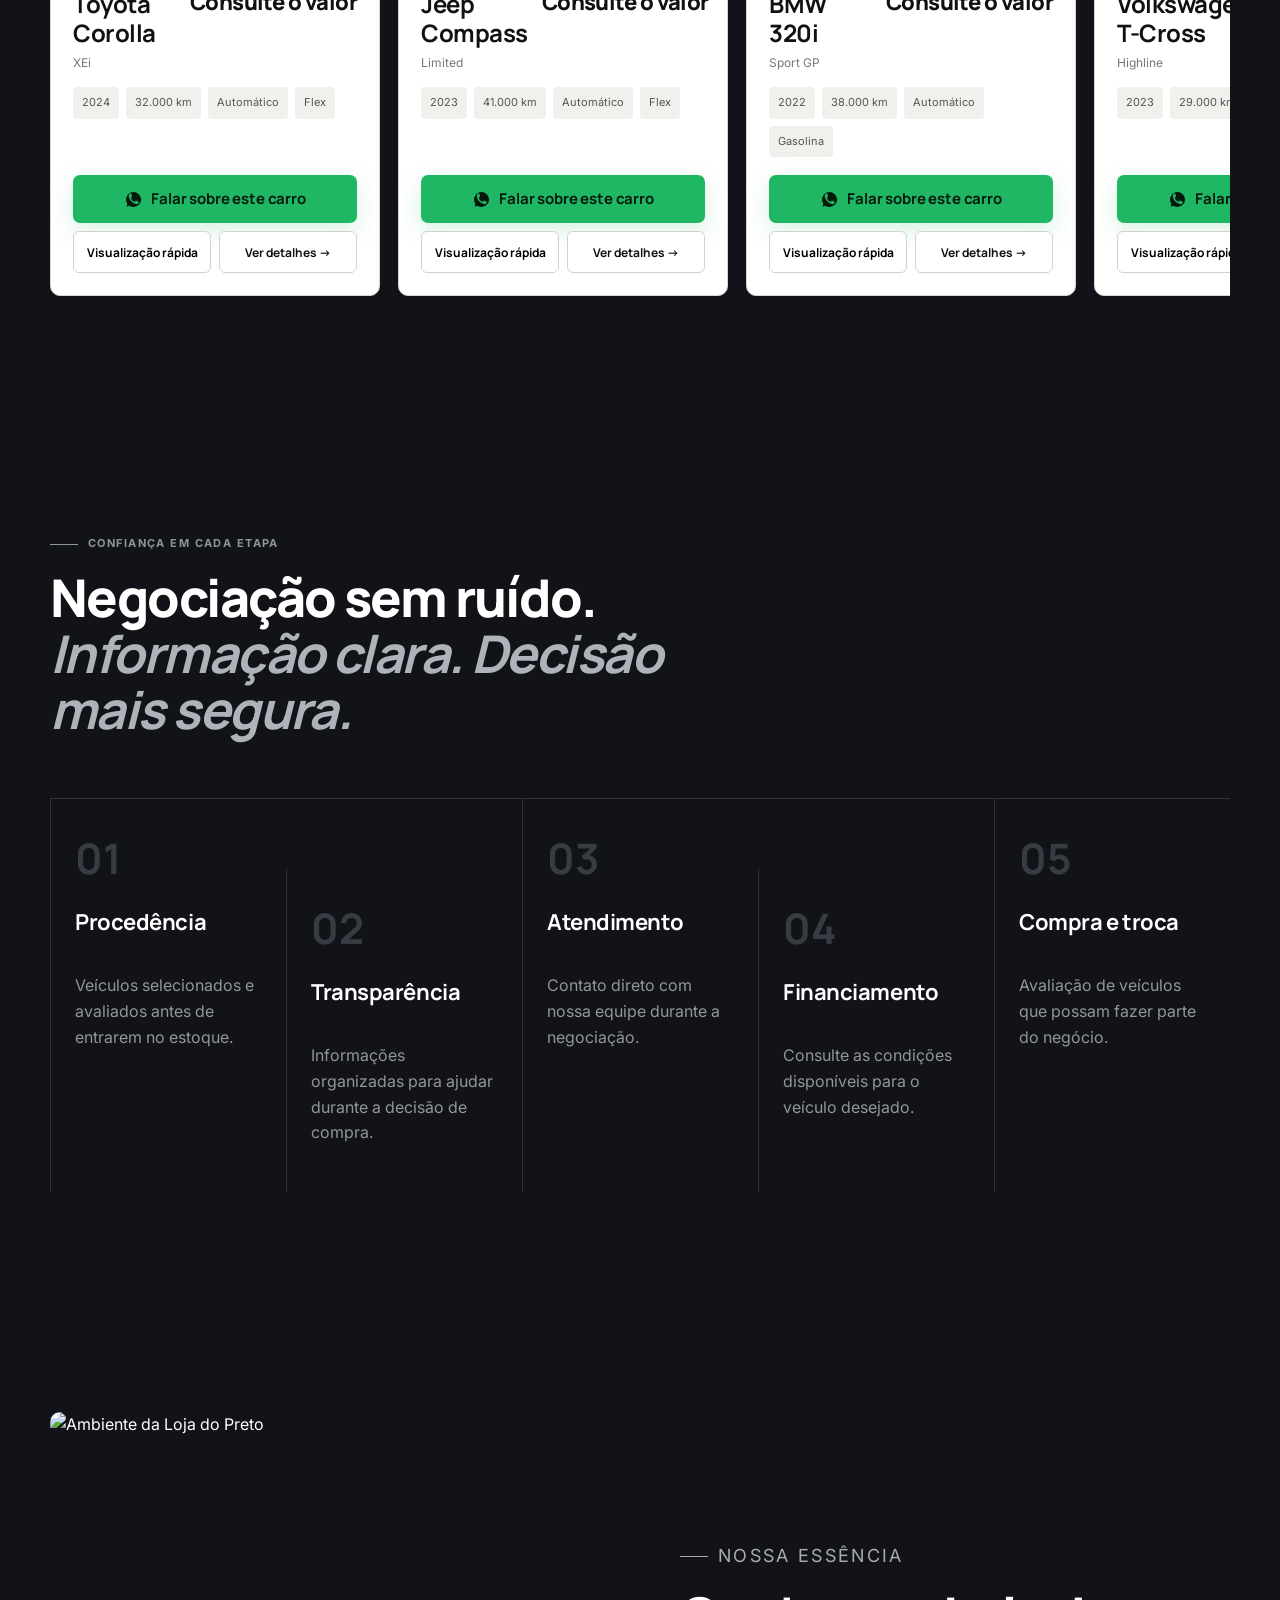
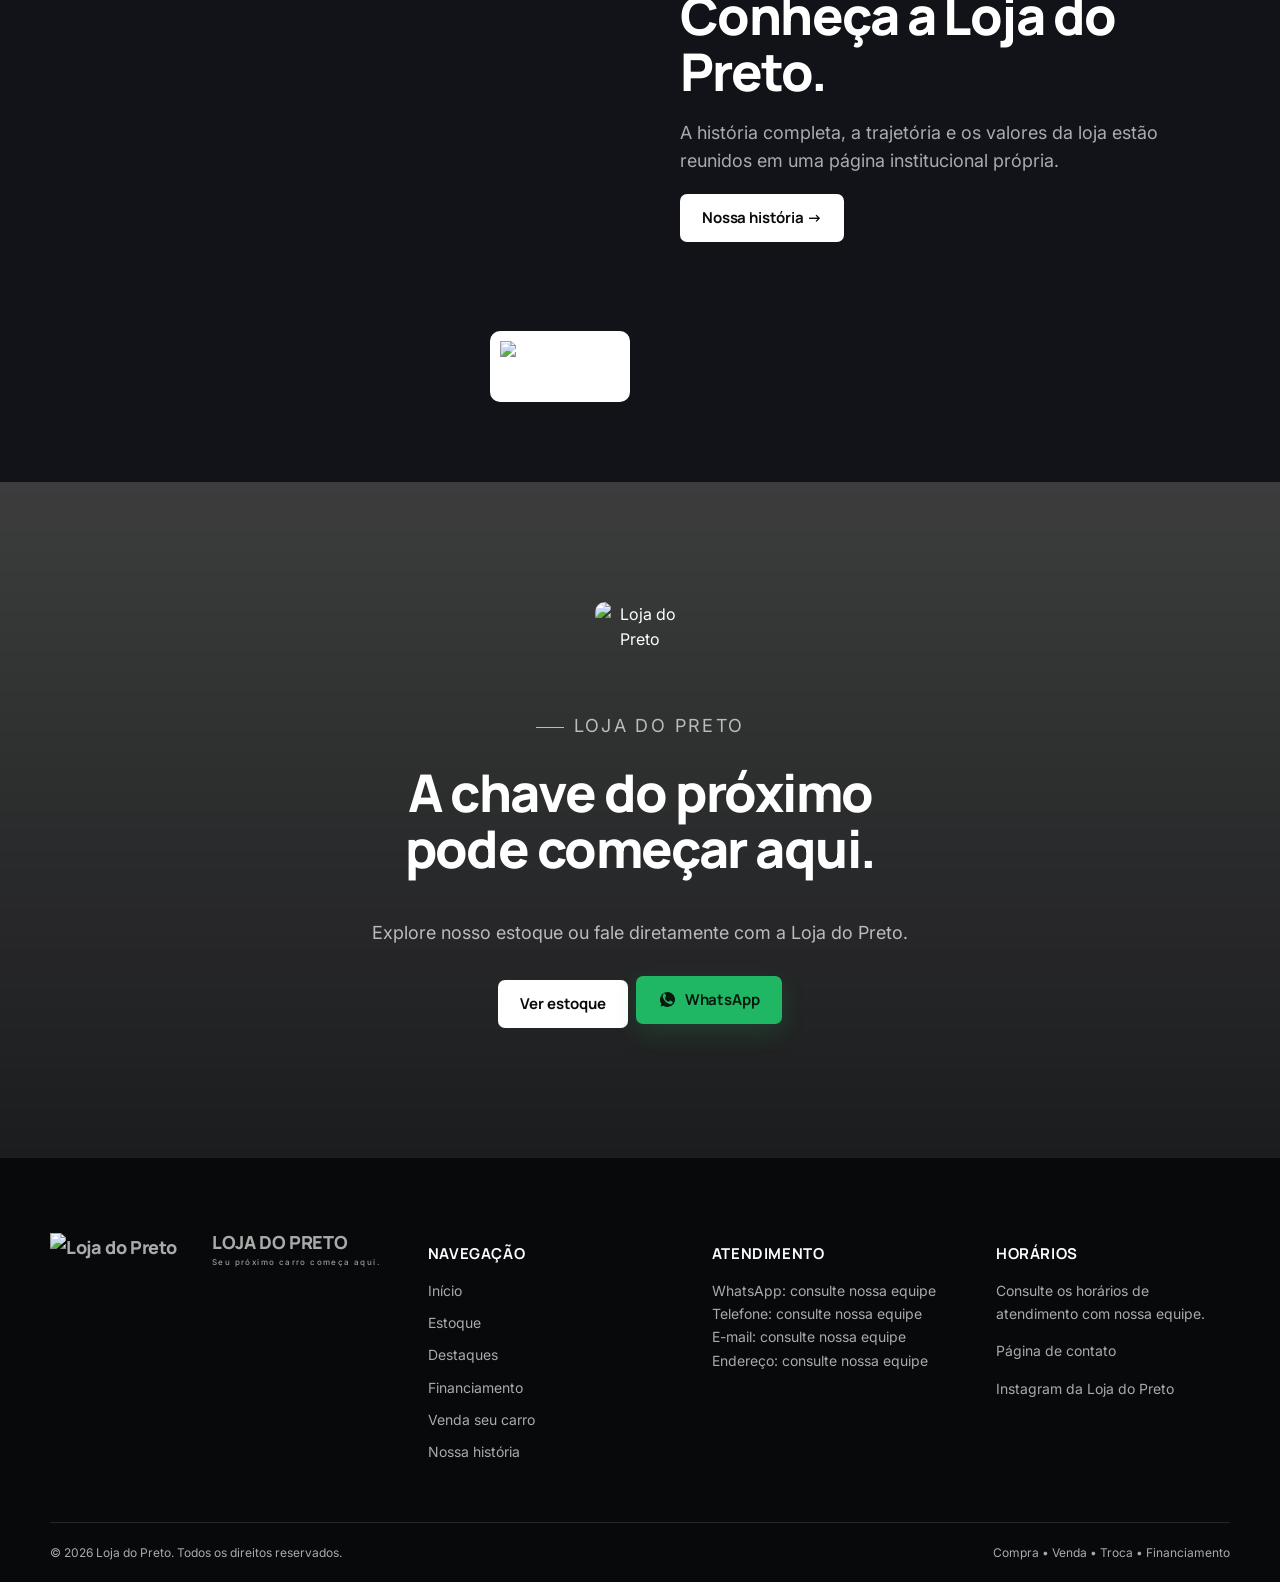
==== commit 51e55cc8: "refactor(ui): refinamento visual e suporte a motos (index.html)" ====
--- a/index.html
+++ b/index.html
@@ -4,7 +4,7 @@
   <meta charset="utf-8">
   <meta name="viewport" content="width=device-width,initial-scale=1">
   <title>Loja do Preto | Carros Novos e Seminovos</title>
-  <meta name="description" content="Encontre carros novos e seminovos na Loja do Preto. Confira veículos disponíveis, opções de financiamento e fale diretamente com nossa equipe pelo WhatsApp.">
+  <meta name="description" content="Encontre carros e motos na Loja do Preto. Confira veículos disponíveis, opções de financiamento e fale diretamente com nossa equipe pelo WhatsApp.">
   <meta name="theme-color" content="#090a0c">
   <link rel="canonical" href="https://loja-do-preto-projeto-sato.vercel.app/">
   <meta property="og:title" content="Loja do Preto | Carros Novos e Seminovos">
@@ -25,7 +25,7 @@
   <header class="header" id="inicio">
     <a class="brand header-brand" href="#inicio" aria-label="Loja do Preto — início"><img src="https://raw.githubusercontent.com/Sato190/loja-do-preto/main/assets/logo-clean.png?v=2" alt="Logo Loja do Preto"></a>
     <nav id="nav" aria-label="Navegação principal"><a class="current" href="index.html">Início</a><a href="estoque.html">Estoque</a><a href="destaques.html">Destaques</a><a href="venda.html">Venda seu carro</a><a href="financiamento.html">Financiamento</a><a href="historia.html">Nossa história</a><a href="contato.html">Contato</a><button class="nav-favorites" id="nav-favorites" type="button">♡ <b>0</b></button></nav>
-    <a class="btn btn-wa header-wa" data-wa data-message="Olá! Gostaria de falar com um vendedor da Loja do Preto.">◉ WhatsApp</a>
+    <a class="btn btn-wa header-wa" data-wa data-message="Olá! Gostaria de falar com um vendedor da Loja do Preto.">WhatsApp</a>
     <button class="menu" aria-label="Abrir menu" aria-expanded="false" aria-controls="nav"><span></span><span></span><span></span></button>
   </header>
 
@@ -39,13 +39,13 @@
 
     <section class="journey section-dark" id="jornada" aria-labelledby="journey-title"><div class="container"><p class="eyebrow">Painel de negociação</p><h2 id="journey-title">O que você quer fazer hoje?</h2><div class="journey-tabs" role="tablist" aria-label="Escolha como deseja negociar"><button class="active" role="tab" aria-selected="true" data-mode="buy">Comprar</button><button role="tab" aria-selected="false" data-mode="sell">Vender</button><button role="tab" aria-selected="false" data-mode="trade">Trocar</button><button role="tab" aria-selected="false" data-mode="finance">Financiar</button></div><div class="journey-panel" id="journey-panel" role="tabpanel" aria-live="polite"></div></div></section>
 
-    <section class="quick section-dark" aria-labelledby="quick-title"><div class="container"><div class="quick-head"><div><p class="eyebrow">Descoberta inteligente</p><h2 id="quick-title">Qual carro você está procurando?</h2><p>Busque do seu jeito ou escolha uma intenção.</p></div><button class="filter-toggle btn btn-ghost" aria-expanded="false">Filtrar veículos</button></div><div class="natural-search"><span>⌕</span><input id="natural-search" type="search" placeholder="Busque por marca, modelo ou característica..." aria-label="Buscar veículos"><button type="button" id="natural-search-button">Buscar</button></div><div class="intent-chips" aria-label="Filtros rápidos"><button data-intent="SUV">SUV</button><button data-intent="Sedan">Sedan</button><button data-intent="Hatch">Hatch</button><button data-intent="Picape">Picape</button><button data-intent="80000">Até R$ 80 mil</button><button data-intent="120000">Até R$ 120 mil</button><button data-intent="Automático">Automático</button><button data-intent="low-mileage">Baixa quilometragem</button></div><form class="filter-grid" id="quick-form"><label>Marca<select name="brand"><option value="">Todas</option></select></label><label>Modelo<select name="model"><option value="">Todos</option></select></label><label>Ano mínimo<input name="minYear" type="number" placeholder="Ex.: 2020"></label><label>Ano máximo<input name="maxYear" type="number" placeholder="Ex.: 2026"></label><label>Preço máximo<select name="maxPrice"><option value="">Sem limite</option><option value="80000">Até R$ 80 mil</option><option value="120000">Até R$ 120 mil</option><option value="150000">Até R$ 150 mil</option><option value="200000">Até R$ 200 mil</option></select></label><label>Câmbio<select name="transmission"><option value="">Todos</option><option>Automático</option><option>Manual</option></select></label><button class="btn btn-light" type="submit">Aplicar filtros →</button></form><a class="text-link" data-wa data-message="Olá! Não encontrei o carro que procuro. Pode me ajudar?">Não encontrou? Fale com um vendedor →</a></div></section>
+    <section class="quick section-dark" aria-labelledby="quick-title"><div class="container"><div class="quick-head"><div><p class="eyebrow">Descoberta inteligente</p><h2 id="quick-title">Qual veículo você está procurando?</h2><p>Busque do seu jeito ou escolha uma intenção.</p></div><button class="filter-toggle btn btn-ghost" aria-expanded="false">Filtrar veículos</button></div><div class="natural-search"><span><svg class="inline-icon" viewBox="0 0 24 24" aria-hidden="true"><circle cx="11" cy="11" r="7"/><path d="m20 20-4-4"/></svg></span><input id="natural-search" type="search" placeholder="Busque por marca, modelo ou característica..." aria-label="Buscar veículos"><button type="button" id="natural-search-button">Buscar</button></div><div class="intent-chips" aria-label="Filtros rápidos"><button data-intent="SUV">SUV</button><button data-intent="Sedan">Sedan</button><button data-intent="Hatch">Hatch</button><button data-intent="Picape">Picape</button><button data-intent="80000">Até R$ 80 mil</button><button data-intent="120000">Até R$ 120 mil</button><button data-intent="Automático">Automático</button><button data-intent="low-mileage">Baixa quilometragem</button></div><form class="filter-grid" id="quick-form"><label>Tipo<select name="vehicle_type"><option value="">Todos</option><option value="car">Carros</option><option value="motorcycle">Motos</option></select></label><label>Marca<select name="brand"><option value="">Todas</option></select></label><label>Modelo<select name="model"><option value="">Todos</option></select></label><label>Ano mínimo<input name="minYear" type="number" placeholder="Ex.: 2020"></label><label>Ano máximo<input name="maxYear" type="number" placeholder="Ex.: 2026"></label><label>Preço máximo<select name="maxPrice"><option value="">Sem limite</option><option value="80000">Até R$ 80 mil</option><option value="120000">Até R$ 120 mil</option><option value="150000">Até R$ 150 mil</option><option value="200000">Até R$ 200 mil</option></select></label><label>Câmbio<select name="transmission"><option value="">Todos</option><option>Automático</option><option>Manual</option></select></label><button class="btn btn-light" type="submit">Aplicar filtros</button></form><a class="text-link" data-wa data-message="Olá! Não encontrei o carro que procuro. Pode me ajudar?">Não encontrou? Fale com um vendedor</a></div></section>
 
     <section class="section" id="destaques"><div class="container"><div class="section-title"><div><p class="eyebrow dark">Curadoria</p><h2>Destaques da Loja do Preto</h2><p>Uma seleção especial conectada ao estoque real.</p></div><a href="destaques.html" class="text-link dark">Ver todos os destaques →</a></div><div class="vehicle-grid" id="featured-grid"></div></div></section>
 
     <section class="ticker" aria-label="Serviços"><span>COMPRA</span><i>◆</i><span>VENDA</span><i>◆</i><span>TROCA</span><i>◆</i><span>FINANCIAMENTO</span></section>
 
-    <section class="section inventory" id="estoque"><div class="container"><div class="section-title"><div><p class="eyebrow dark">Showroom digital</p><h2>Carros disponíveis</h2><p>Compare, salve e converse diretamente sobre o veículo que chamou sua atenção.</p></div><div class="sort"><label>Ordenar por<select id="sort"><option value="recent">Mais recentes</option><option value="low">Menor preço</option><option value="high">Maior preço</option><option value="mileage">Menor quilometragem</option></select></label></div></div><div class="inventory-bar"><strong id="result-count">0 veículos disponíveis</strong><div><button id="show-favorites">♡ Meus favoritos</button><button id="clear-filters">Limpar filtros</button></div></div><div class="vehicle-grid skeleton-grid" id="inventory-grid" aria-live="polite"></div><div class="empty" id="empty"><p class="eyebrow dark">Busca personalizada</p><h3>Esse carro ainda não apareceu por aqui.</h3><p>Conte para nossa equipe o que você procura.</p><a class="btn btn-wa" data-wa data-message="Olá! Gostaria de ajuda para encontrar um veículo específico.">◉ Pedir ajuda para encontrar</a></div></div></section>
+    <section class="section inventory" id="estoque"><div class="container"><div class="section-title"><div><p class="eyebrow dark">Showroom digital</p><h2>Veículos disponíveis</h2><p>Compare, salve e converse diretamente sobre o veículo que chamou sua atenção.</p></div><div class="sort"><label>Ordenar por<select id="sort"><option value="recent">Mais recentes</option><option value="low">Menor preço</option><option value="high">Maior preço</option><option value="mileage">Menor quilometragem</option></select></label></div></div><div class="inventory-bar"><strong id="result-count">0 veículos disponíveis</strong><div><button id="show-favorites">♡ Meus favoritos</button><button id="clear-filters">Limpar filtros</button></div></div><div class="vehicle-grid skeleton-grid" id="inventory-grid" aria-live="polite"></div><div class="empty" id="empty"><p class="eyebrow dark">Busca personalizada</p><h3>Esse veículo ainda não apareceu por aqui.</h3><p>Conte para nossa equipe o que você procura.</p><a class="btn btn-wa" data-wa data-message="Olá! Gostaria de ajuda para encontrar um veículo específico.">Pedir ajuda para encontrar</a></div></div></section>
 
     <section class="section lifestyle" id="momentos"><div class="container"><div class="section-title"><div><p class="eyebrow dark">Escolha pelo seu momento</p><h2>Um carro para cada momento.</h2><p>Atalhos baseados nas categorias cadastradas nos veículos.</p></div><div class="carousel-arrows"><button data-carousel="lifestyle" data-dir="-1" aria-label="Anterior">←</button><button data-carousel="lifestyle" data-dir="1" aria-label="Próximo">→</button></div></div><div class="horizontal-rail" id="lifestyle-rail"></div></div></section>
 
@@ -65,7 +65,7 @@
 
     <section class="section faq"><div class="container narrow"><p class="eyebrow dark">Dúvidas frequentes</p><h2>Antes de acelerar,<br>tire suas dúvidas.</h2><div id="faq-list"></div></div></section>
 
-    <section class="final-cta"><div class="container"><img class="final-logo" src="https://raw.githubusercontent.com/Sato190/loja-do-preto/main/assets/logo-clean.png" alt="Loja do Preto"><p class="eyebrow">LOJA DO PRETO</p><h2>A chave do próximo<br>pode começar aqui.</h2><p>Explore nosso estoque ou fale diretamente com a Loja do Preto.</p><div><a href="estoque.html" class="btn btn-light">Ver carros →</a><a class="btn btn-wa" data-wa data-message="Olá! Quero começar uma negociação com a Loja do Preto.">◉ WhatsApp</a></div></div></section>
+    <section class="final-cta"><div class="container"><img class="final-logo" src="https://raw.githubusercontent.com/Sato190/loja-do-preto/main/assets/logo-clean.png" alt="Loja do Preto"><p class="eyebrow">LOJA DO PRETO</p><h2>A chave do próximo<br>pode começar aqui.</h2><p>Explore nosso estoque ou fale diretamente com a Loja do Preto.</p><div><a href="estoque.html" class="btn btn-light">Ver estoque</a><a class="btn btn-wa" data-wa data-message="Olá! Quero começar uma negociação com a Loja do Preto.">WhatsApp</a></div></div></section>
   </main>
 
   <footer class="footer"><div class="container footer-grid"><div><div class="brand footer-brand"><img src="https://raw.githubusercontent.com/Sato190/loja-do-preto/main/assets/logo-clean.png" alt="Loja do Preto"><span id="footer-store-name">LOJA DO PRETO<small>Seu próximo carro começa aqui.</small></span></div></div><div><h3>Navegação</h3><a href="index.html">Início</a><a href="estoque.html">Estoque</a><a href="destaques.html">Destaques</a><a href="financiamento.html">Financiamento</a><a href="venda.html">Venda seu carro</a><a href="historia.html">Nossa história</a></div><div><h3>Atendimento</h3><p><span id="footer-whatsapp">WhatsApp: consulte nossa equipe</span><br><span id="footer-phone">Telefone: consulte nossa equipe</span><br><span id="footer-email">E-mail: consulte nossa equipe</span><br><span id="footer-address">Endereço: consulte nossa equipe</span></p></div><div><h3>Horários</h3><p id="footer-hours">Consulte os horários de atendimento com nossa equipe.</p><a href="contato.html">Página de contato</a><p id="footer-instagram">Instagram da Loja do Preto</p></div></div><div class="container footer-bottom"><span>© 2026 Loja do Preto. Todos os direitos reservados.</span><span>Compra • Venda • Troca • Financiamento</span></div></footer>
@@ -80,4 +80,6 @@
   <script src="app.js"></script>
 </body>
 </html>
+
+
 
--- a/styles.css
+++ b/styles.css
@@ -98,3 +98,13 @@
 @media(max-width:1050px){.why .benefit-grid{grid-template-columns:repeat(3,1fr)}.why .benefit-grid article:nth-child(even){margin-top:0}.mode-layout{gap:36px}.header nav .nav-prompt{display:block;color:#777;text-transform:uppercase;letter-spacing:.12em;font-size:10px}.header nav.open{height:calc(100vh - 78px);align-items:stretch;padding:34px 24px}.header nav.open a,.header nav.open .nav-favorites{font:800 24px var(--font-display);text-align:left;padding:7px 0}.header nav.open .nav-favorites b{font-size:10px}}
 @media(max-width:720px){.header.compact{height:58px}.hero-wordmark{top:17%;left:16px;font-size:17vw}.hero-services{font-size:11px;letter-spacing:.04em}.journey{padding:74px 0}.journey-tabs{grid-template-columns:repeat(4,minmax(85px,1fr));overflow-x:auto}.journey-tabs button{padding:15px 10px;font-size:12px}.journey-panel{min-height:460px;padding-top:30px}.mode-layout{grid-template-columns:1fr;gap:28px}.mode-grid,.mode-steps{grid-template-columns:1fr}.mode-grid{display:flex;overflow:auto}.mode-grid button{min-width:190px}.mode-form{grid-template-columns:1fr}.mode-form label,.mode-form .wide{grid-column:1}.quick{padding:54px 0}.natural-search{height:auto;grid-template-columns:auto 1fr;padding:8px 8px 8px 15px}.natural-search input{min-width:0;height:46px;font-size:14px}.natural-search button{width:46px;padding:0;font-size:0}.natural-search button:after{content:'→';font-size:18px}.intent-chips{margin-inline:-16px;padding-inline:16px}.filter-grid{padding-top:14px}.vehicle-photo{height:260px}.vehicle-title-row{display:block}.vehicle-title-row .price{text-align:left;margin-top:12px}.vehicle-secondary{grid-template-columns:1fr}.horizontal-rail{grid-auto-columns:86%}.vehicle-rail{grid-auto-columns:88%}.carousel-arrows{display:none}.deal-builder .split{gap:28px}.deal-card{padding:25px;min-height:320px}.why .benefit-grid{grid-template-columns:1fr}.why .benefit-grid article{border-left:0;border-top:1px solid #30343a;min-height:0;padding:25px 0}.why .benefit-grid b{font-size:34px}.compare-tray{bottom:76px;grid-template-columns:1fr auto;padding:12px}.compare-tray #compare-items{display:none}.compare-tray #close-compare{position:absolute;right:4px;top:0}.compare-tray #open-compare{grid-column:2}.compare-modal-content{padding:42px 18px 24px;overflow:auto}.compare-table{min-width:650px}.floating-wa{display:none}.mobile-action-bar{position:fixed;left:0;right:0;bottom:0;z-index:60;height:64px;display:grid;grid-template-columns:repeat(3,1fr);background:rgba(8,9,11,.97);border-top:1px solid #2b2e34;color:#fff;padding-bottom:env(safe-area-inset-bottom)}.mobile-action-bar>*{display:flex;align-items:center;justify-content:center;gap:6px;border:0;background:none;color:#fff;font:700 11px var(--font-body)}body{padding-bottom:64px}.footer{padding-bottom:78px}}
 @media(prefers-reduced-motion:reduce){*,*:before,*:after{scroll-behavior:auto!important;animation-duration:.01ms!important;animation-iteration-count:1!important;transition-duration:.01ms!important}.reveal-on-scroll{opacity:1;transform:none}}
+
+/* Home responsive finishing */
+body{min-width:0}.container{max-width:1180px}.btn,.details-btn,.filter-grid input,.filter-grid select,.form-card input,.form-card select{min-height:48px}.filter-grid input,.filter-grid select,.form-card input,.form-card select,.form-card textarea{font-size:16px}.vehicle-card{display:flex;flex-direction:column}.vehicle-body{display:flex;flex:1;flex-direction:column}.vehicle-cta{min-height:48px}.hero h1,.section h2{overflow-wrap:anywhere}dialog{max-height:90dvh;overflow:auto}
+@media(max-width:1024px){.container{width:min(100% - 40px,1180px)}.hero-content{max-width:680px}.section{padding:84px 0}}
+@media(max-width:720px){.container{width:calc(100% - 32px)}.hero{min-height:680px;height:100svh}.hero-content{margin:0 16px 82px}.hero-actions .btn{width:100%}.trust{grid-template-columns:1fr;gap:7px}.section{padding:62px 0}.journey-panel{min-height:0}.mode-form input,.mode-form select{font-size:16px;min-height:48px}.vehicle-photo{height:auto;aspect-ratio:16/10}.footer-grid{gap:28px}.mobile-action-bar{height:calc(64px + env(safe-area-inset-bottom))}.mobile-action-bar>*{min-height:48px}.modal-layout{min-width:0}.modal-info{padding:26px 16px}.compare-tray{max-width:calc(100% - 24px)}}
+@media(max-width:430px){.container{width:calc(100% - 28px)}.hero{min-height:640px}.hero-bg{background-position:64% center}.hero-content{margin-inline:14px}.hero h1{font-size:clamp(36px,11vw,43px)}.journey-tabs{margin-inline:-14px;padding-inline:14px}.natural-search{grid-template-columns:1fr auto}.natural-search>span{display:none}.benefit-grid,.footer-grid{grid-template-columns:1fr}.vehicle-photo{aspect-ratio:4/3}.deal-card{padding:22px 16px}.modal-photo{height:220px;min-height:220px}}
+@media(max-width:360px){.hero h1{font-size:36px}.hero-content{margin-bottom:74px}.journey-tabs button{font-size:11px}.horizontal-rail,.vehicle-rail{grid-auto-columns:92%}}
+@media(max-width:360px){.journey-tabs,.horizontal-rail,.vehicle-rail,.mode-grid{max-width:100%;min-width:0}.mode-layout>*{min-width:0}.hero-bg{transform:none!important}}
+@media(max-width:430px){.footer-brand{width:100%;min-width:0;gap:14px}.footer-brand img{width:120px;flex:0 0 120px}.footer-brand span{min-width:0;overflow-wrap:anywhere}}
+
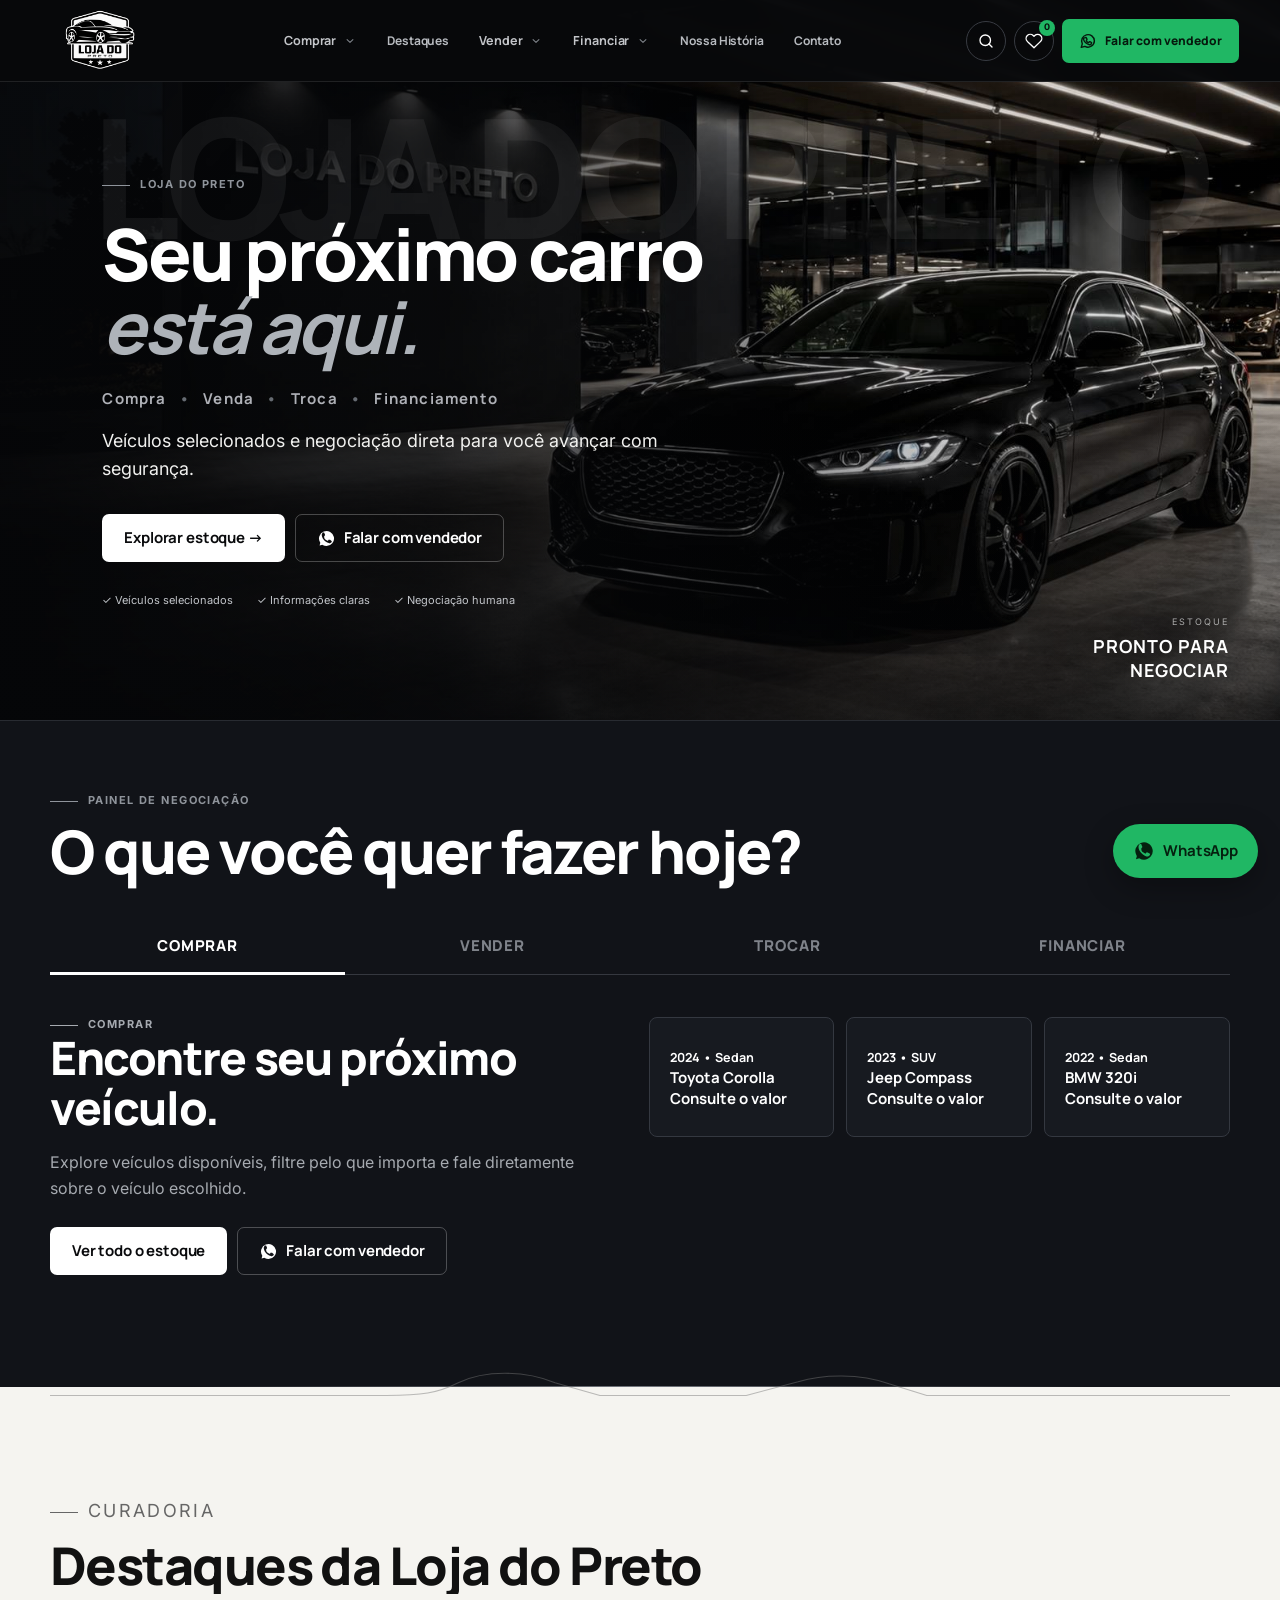
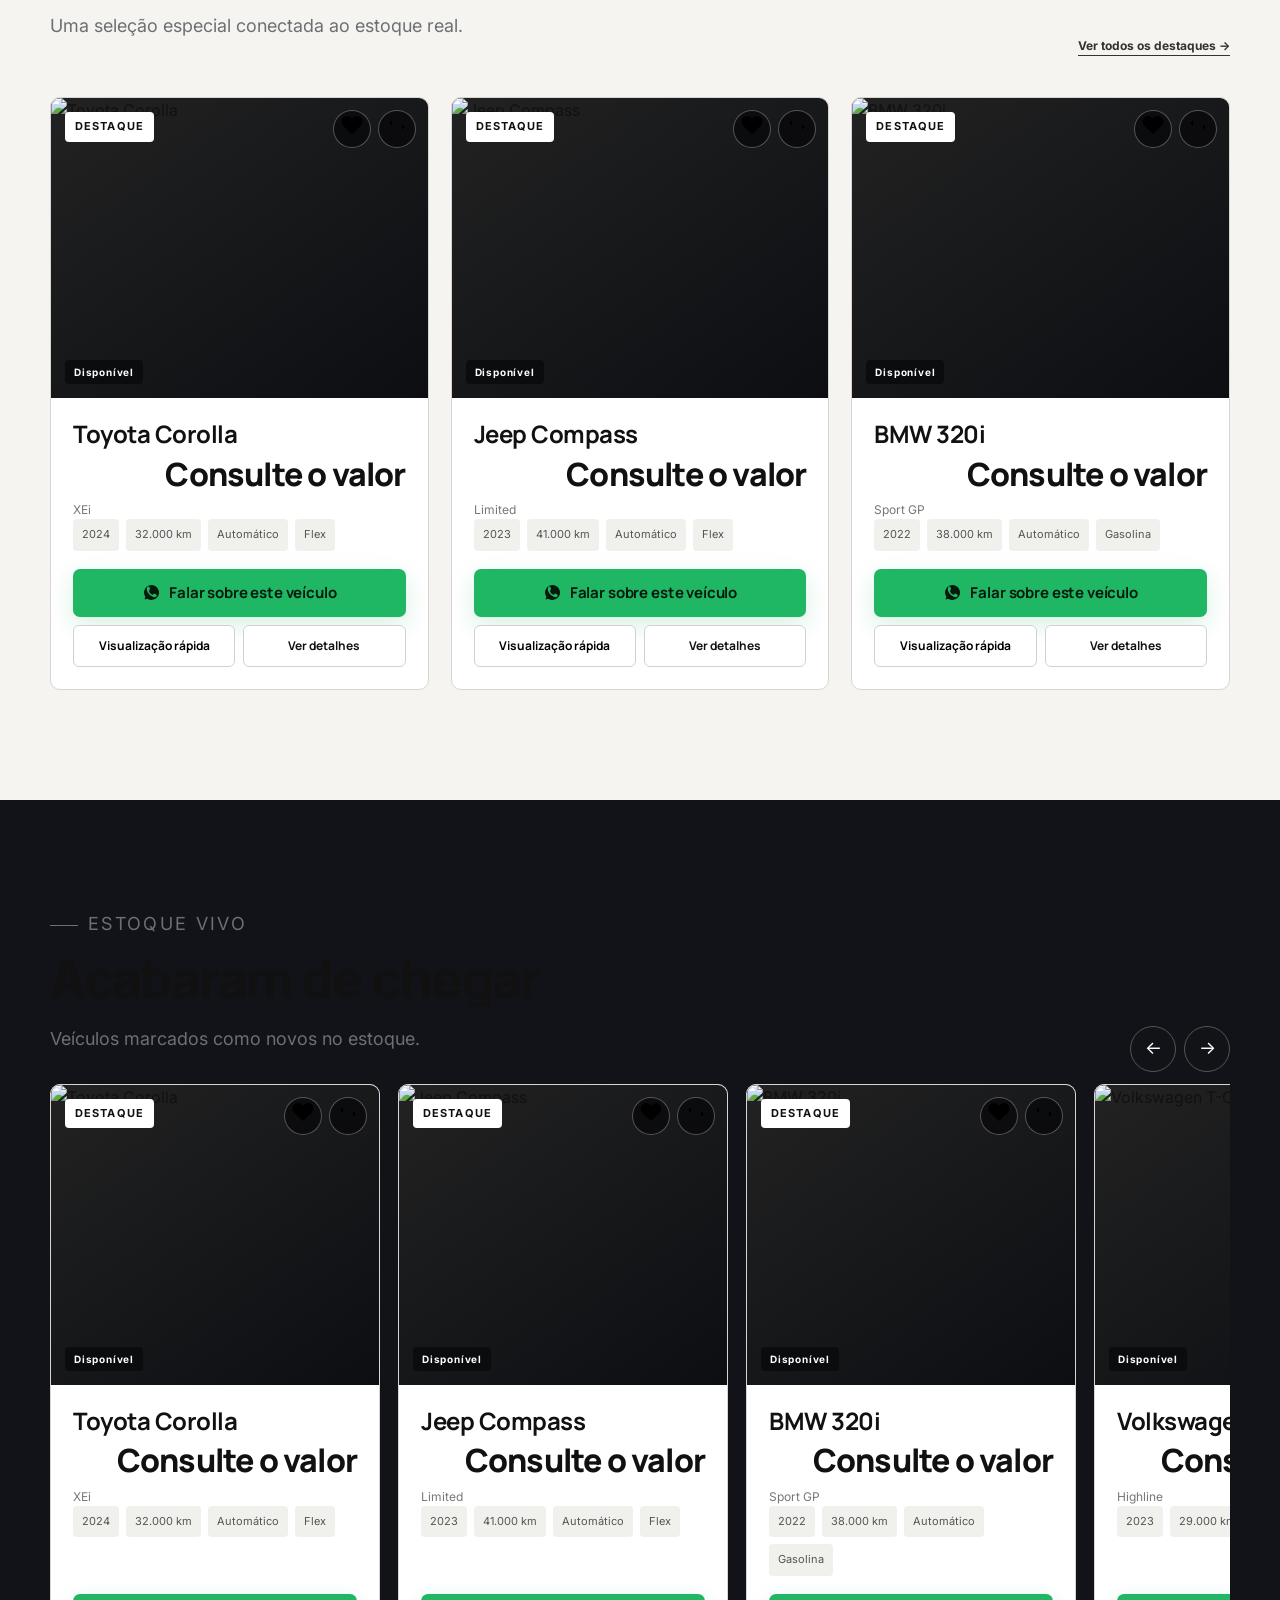
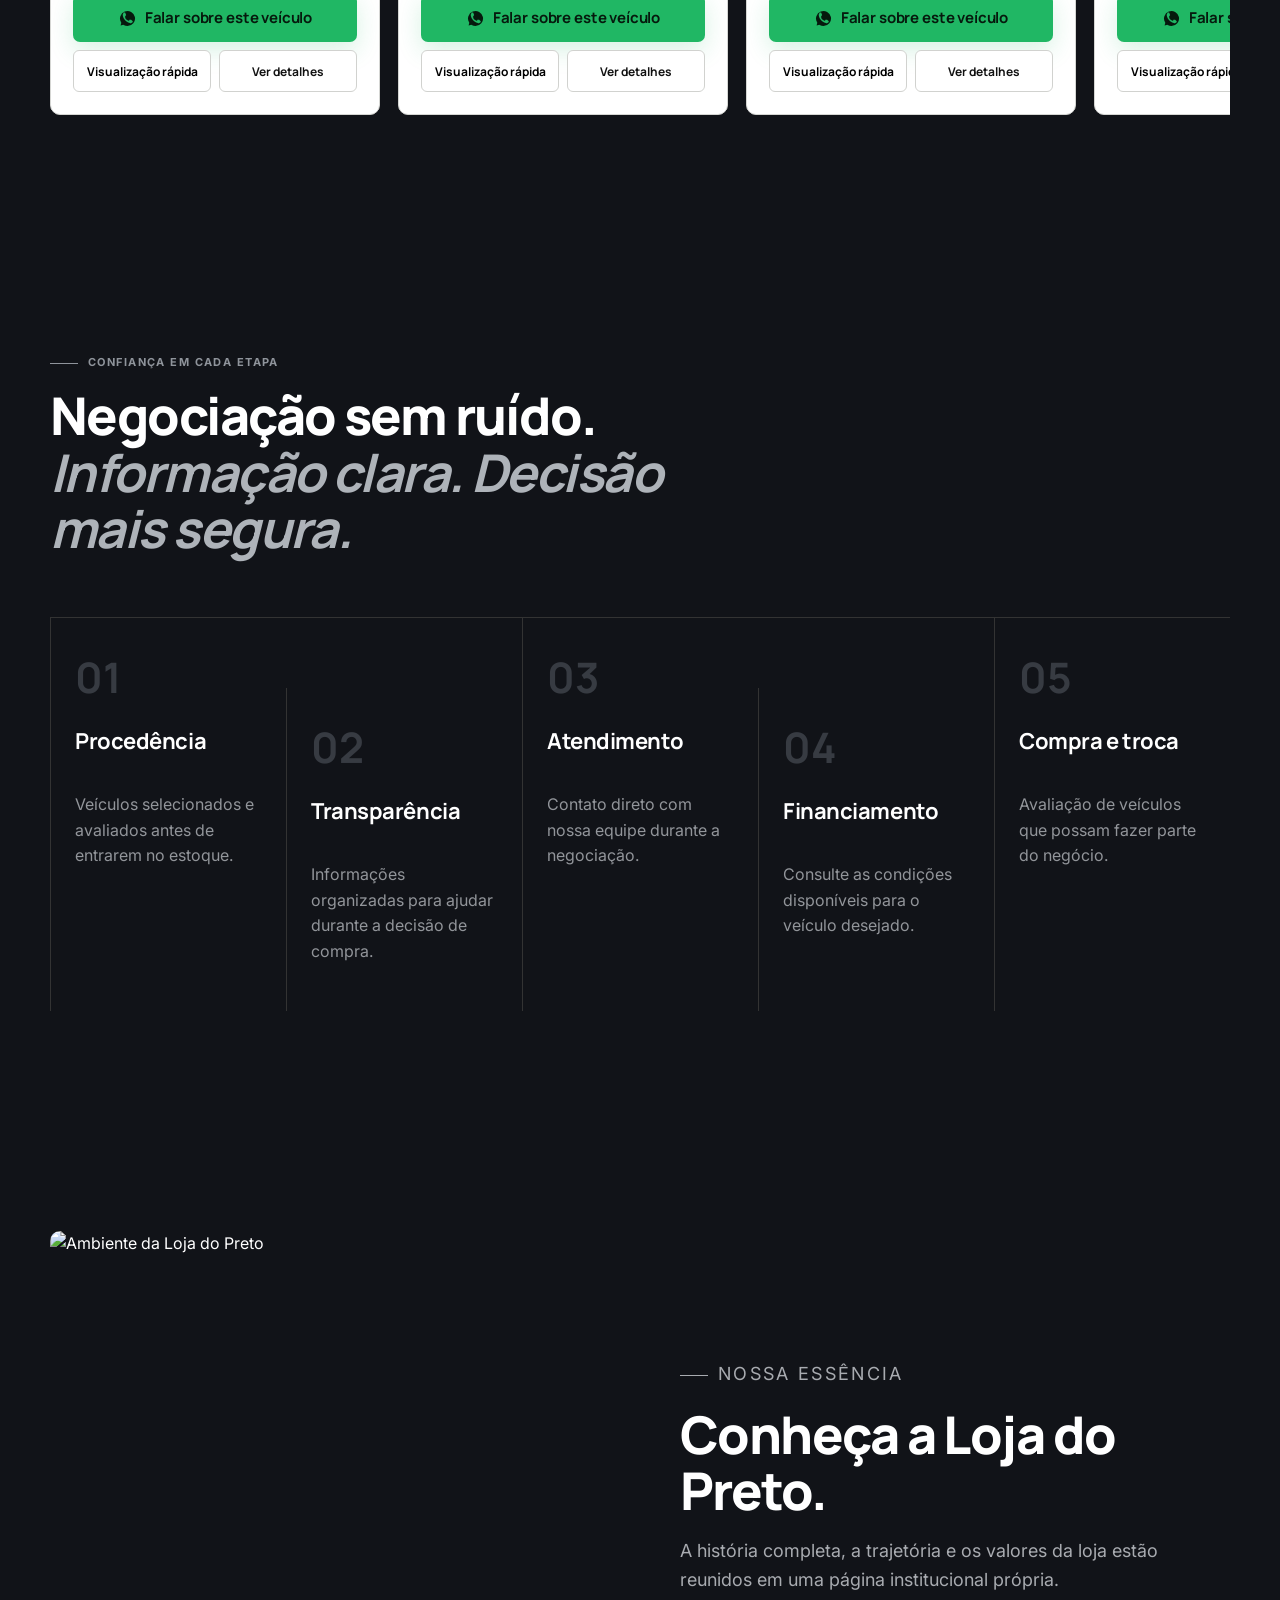
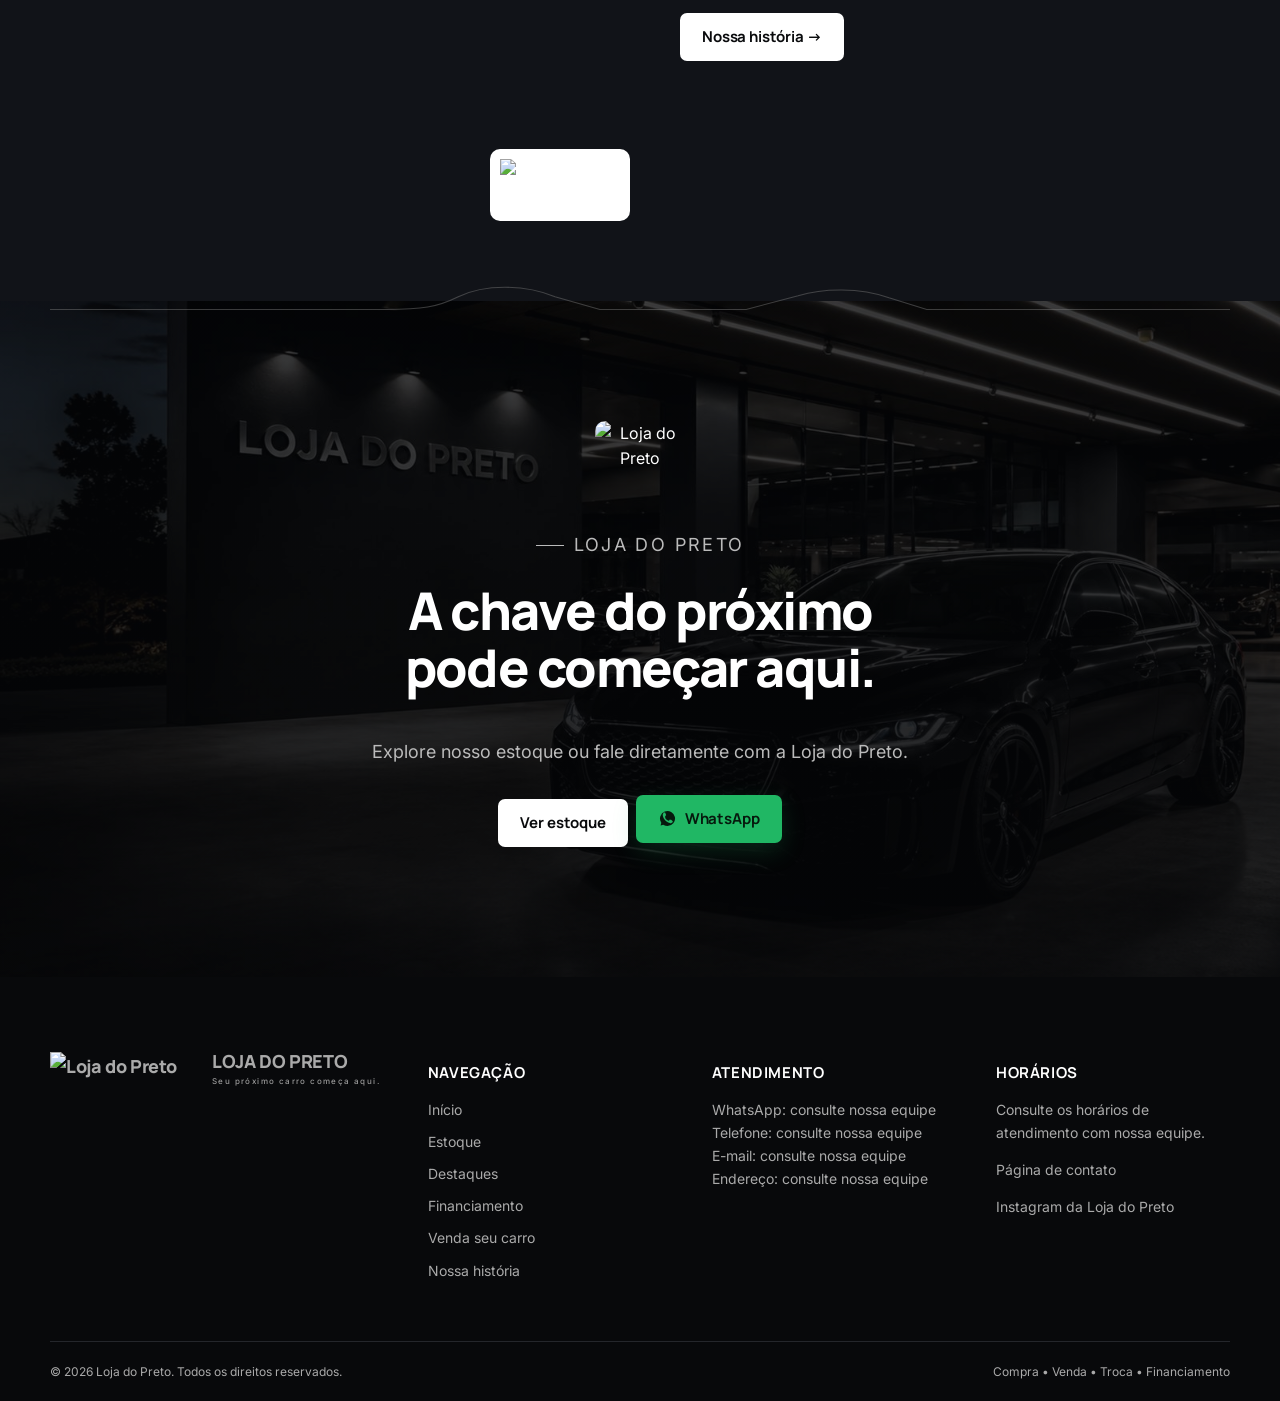
==== commit 25891e4c: "Transform public landing into connected storefront" ====
--- a/index.html
+++ b/index.html
@@ -6,10 +6,11 @@
   <title>Loja do Preto | Carros Novos e Seminovos</title>
   <meta name="description" content="Encontre carros e motos na Loja do Preto. Confira veículos disponíveis, opções de financiamento e fale diretamente com nossa equipe pelo WhatsApp.">
   <meta name="theme-color" content="#090a0c">
-  <link rel="canonical" href="https://loja-do-preto-projeto-sato.vercel.app/">
+  <link rel="canonical" href="https://loja-do-preto.vercel.app/">
   <meta property="og:title" content="Loja do Preto | Carros Novos e Seminovos">
   <meta property="og:description" content="Seu próximo carro começa aqui.">
   <meta property="og:type" content="website">
+  <meta property="og:url" content="https://loja-do-preto.vercel.app/">
   <meta property="og:image" content="https://raw.githubusercontent.com/Sato190/loja-do-preto/main/assets/hero-showroom.jpg">
   <link rel="icon" href="https://raw.githubusercontent.com/Sato190/loja-do-preto/main/assets/logo-clean.png">
   <link rel="preconnect" href="https://fonts.googleapis.com">
@@ -17,7 +18,7 @@
   <link href="https://fonts.googleapis.com/css2?family=Inter:wght@400;500;600&family=Manrope:wght@600;700;800&display=swap" rel="stylesheet">
   <link rel="stylesheet" href="local.css">
   <link rel="stylesheet" href="styles.css">
-  <style>.home-portal .quick,.home-portal .ticker,.home-portal .inventory,.home-portal .lifestyle,.home-portal .finance,.home-portal #avaliacao,.home-portal .deal-builder,.home-portal .proof,.home-portal .faq{display:none}.home-portal #destaques .text-link{display:inline-flex}.home-portal .header nav a.current{color:#fff}.home-portal .header nav a.current:after{transform:scaleX(1)}</style>
+  <style>.home-portal .quick,.home-portal .ticker,.home-portal .inventory,.home-portal .lifestyle,.home-portal .finance,.home-portal #avaliacao,.home-portal .deal-builder,.home-portal .proof,.home-portal .faq{display:none}.home-portal #destaques .text-link{display:inline-flex}.home-portal .header nav a.current{color:#fff}.home-portal .header nav a.current:after{transform:scaleX(1)}.home-portal .hero{height:min(720px,82svh);min-height:610px}.home-portal .journey{padding-block:72px}@media(max-width:720px){.home-portal .hero{height:auto;min-height:590px;padding-block:100px 38px;align-items:flex-end}.home-portal .hero-content{margin:0 16px;width:auto}.home-portal .trust{margin-bottom:0}.home-portal .journey{padding-block:52px}}@media(max-width:390px){.home-portal .hero{min-height:560px}.home-portal .hero-content{margin-inline:14px}.home-portal .hero-actions{margin-block:22px}}</style>
 </head>
 <body class="home-portal">
   <div class="scroll-progress" aria-hidden="true"><span></span></div>
--- a/styles.css
+++ b/styles.css
@@ -107,4 +107,9 @@
 @media(max-width:360px){.hero h1{font-size:36px}.hero-content{margin-bottom:74px}.journey-tabs button{font-size:11px}.horizontal-rail,.vehicle-rail{grid-auto-columns:92%}}
 @media(max-width:360px){.journey-tabs,.horizontal-rail,.vehicle-rail,.mode-grid{max-width:100%;min-width:0}.mode-layout>*{min-width:0}.hero-bg{transform:none!important}}
 @media(max-width:430px){.footer-brand{width:100%;min-width:0;gap:14px}.footer-brand img{width:120px;flex:0 0 120px}.footer-brand span{min-width:0;overflow-wrap:anywhere}}
+
+/* Local brand assets: resilient in production and preview environments. */
+.hero-bg{background-image:url('/assets/hero-showroom.png')}
+html,body{max-width:100%;overflow-x:clip}
+.final-cta{background-image:linear-gradient(rgba(4,5,7,.77),rgba(4,5,7,.9)),url('/assets/hero-showroom.png')}
 
